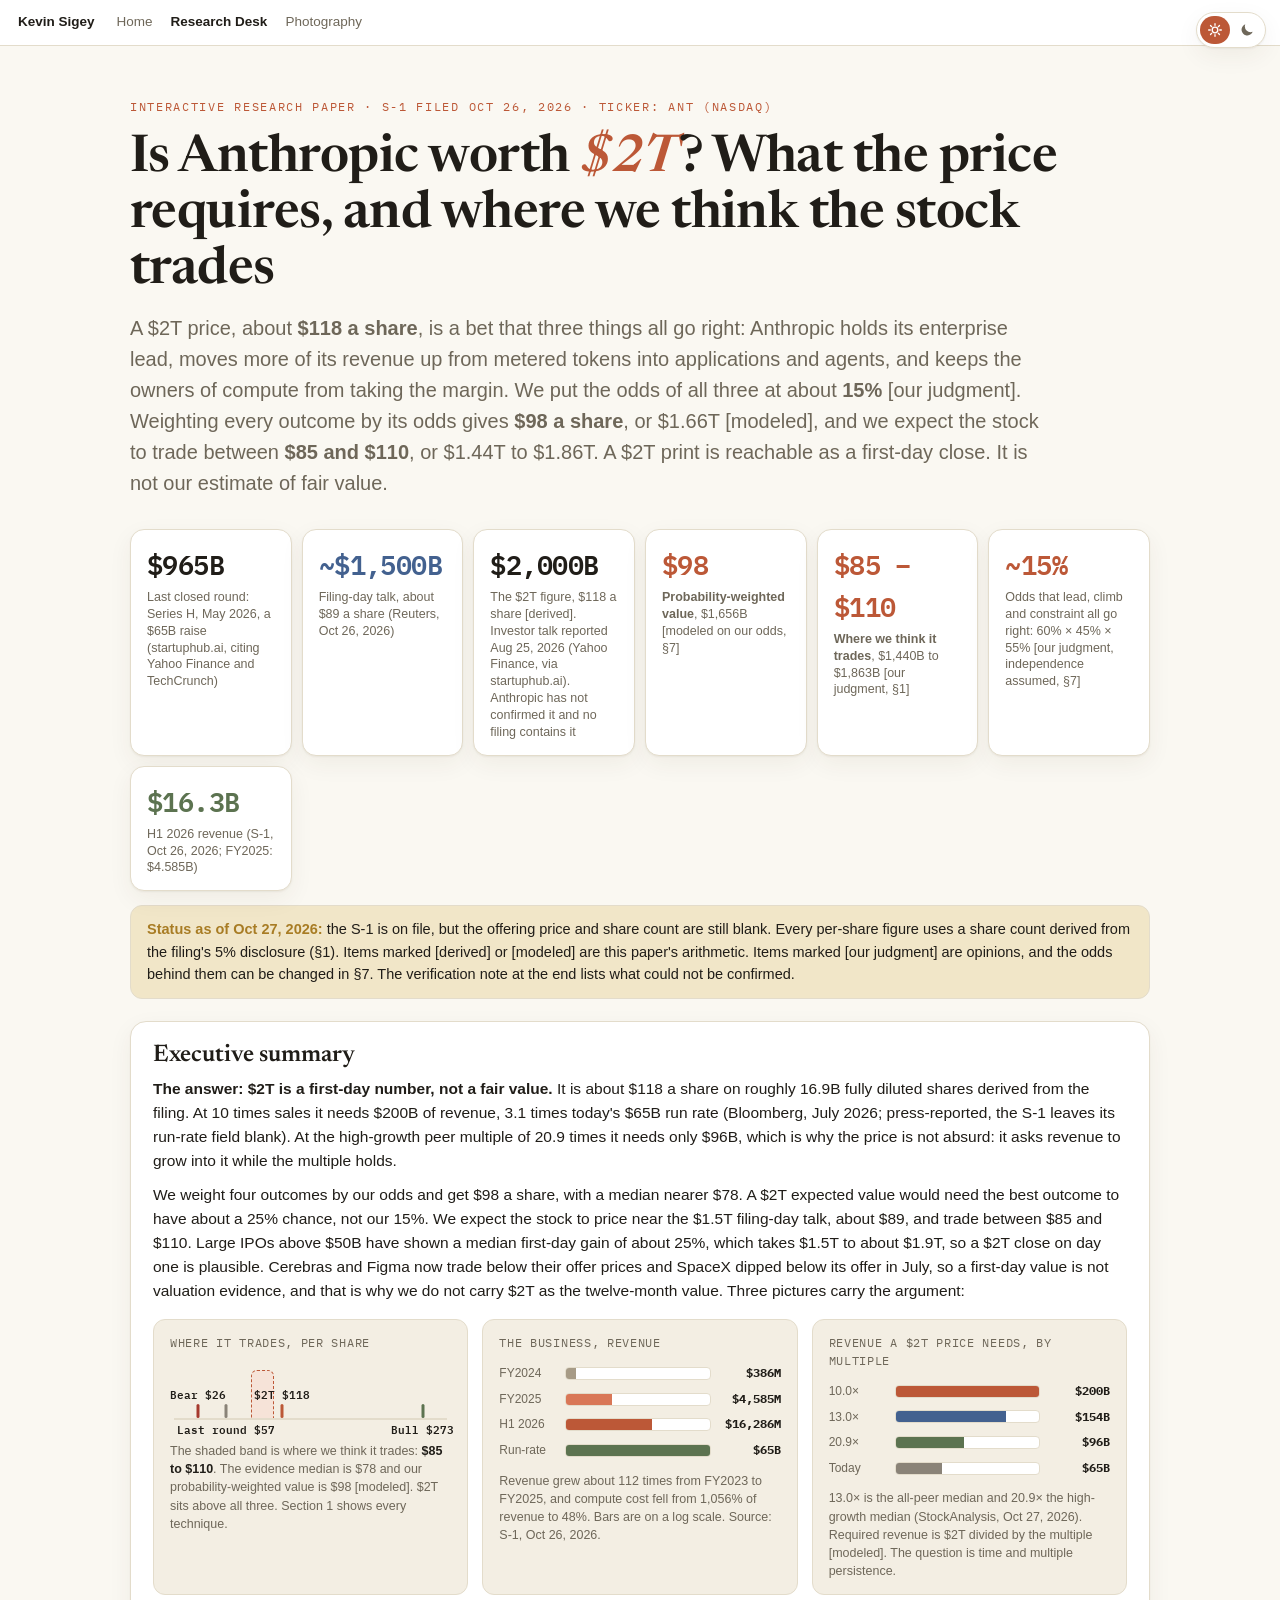
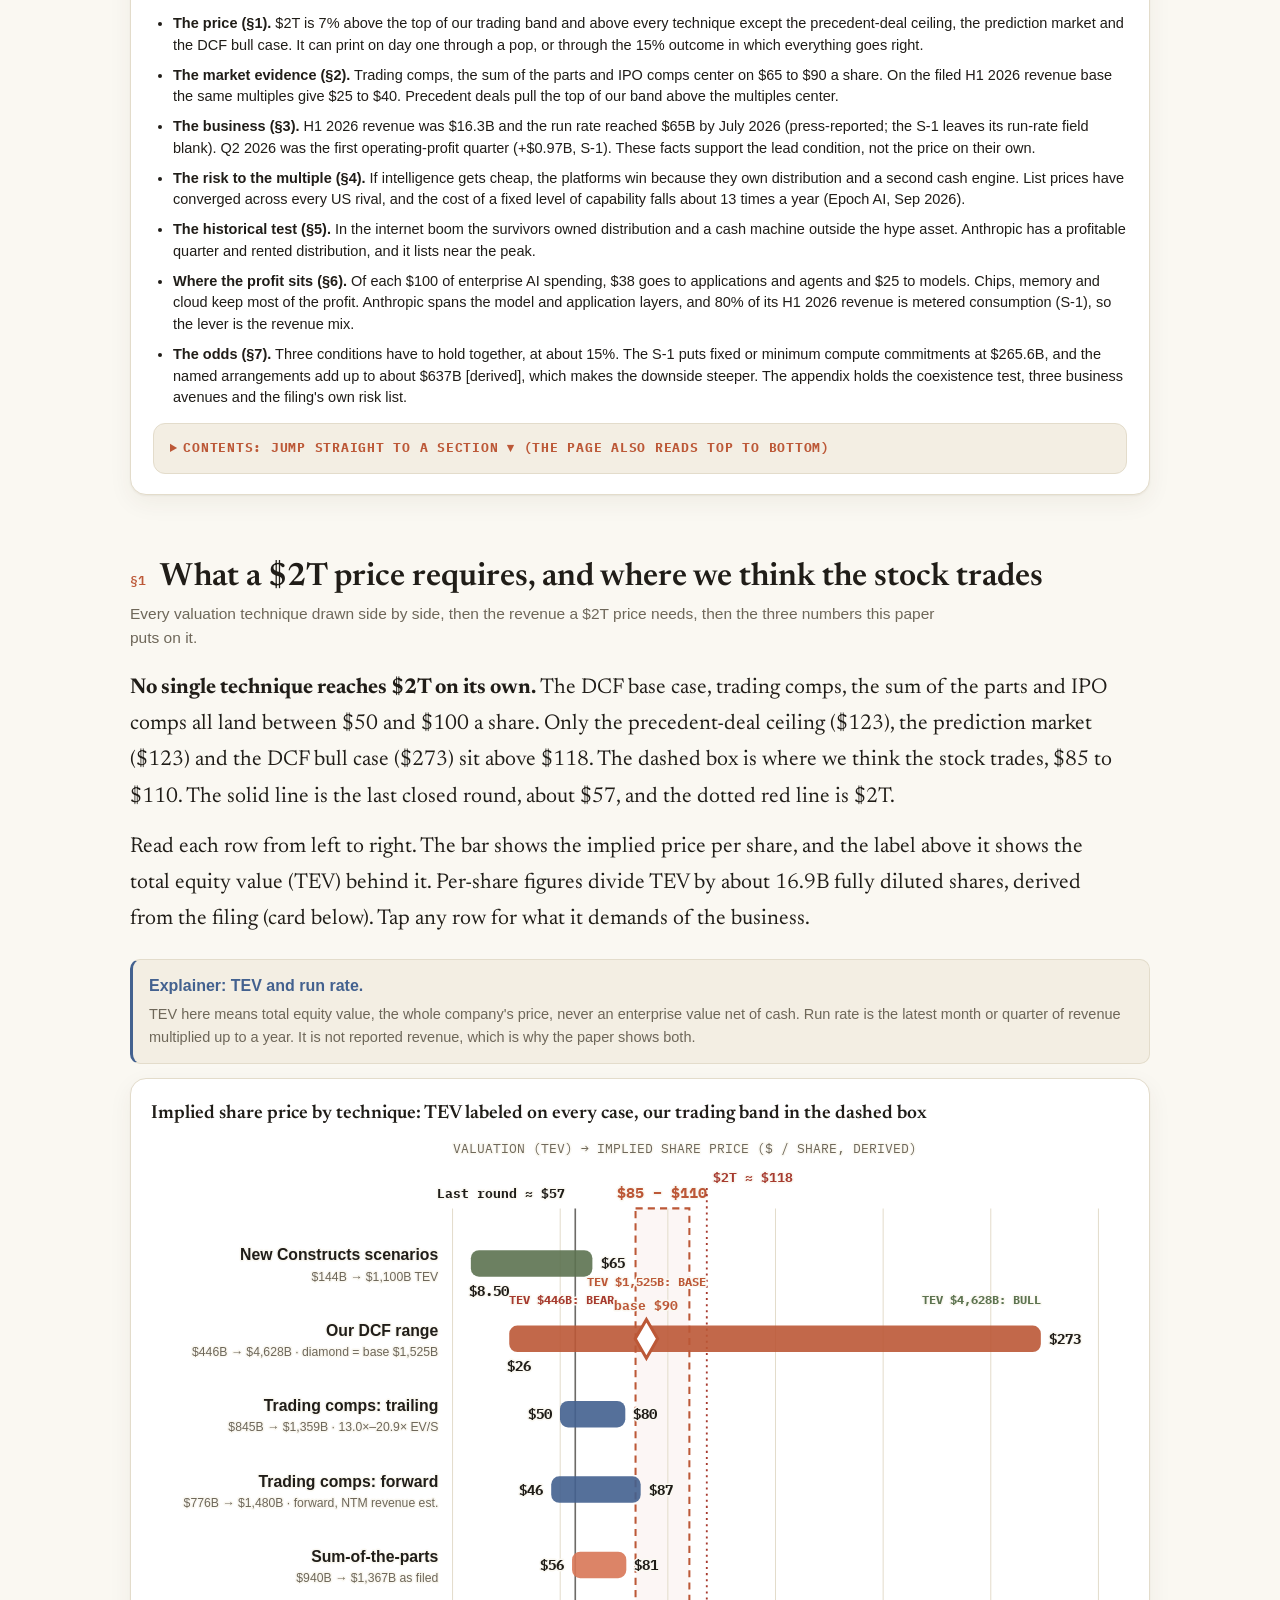
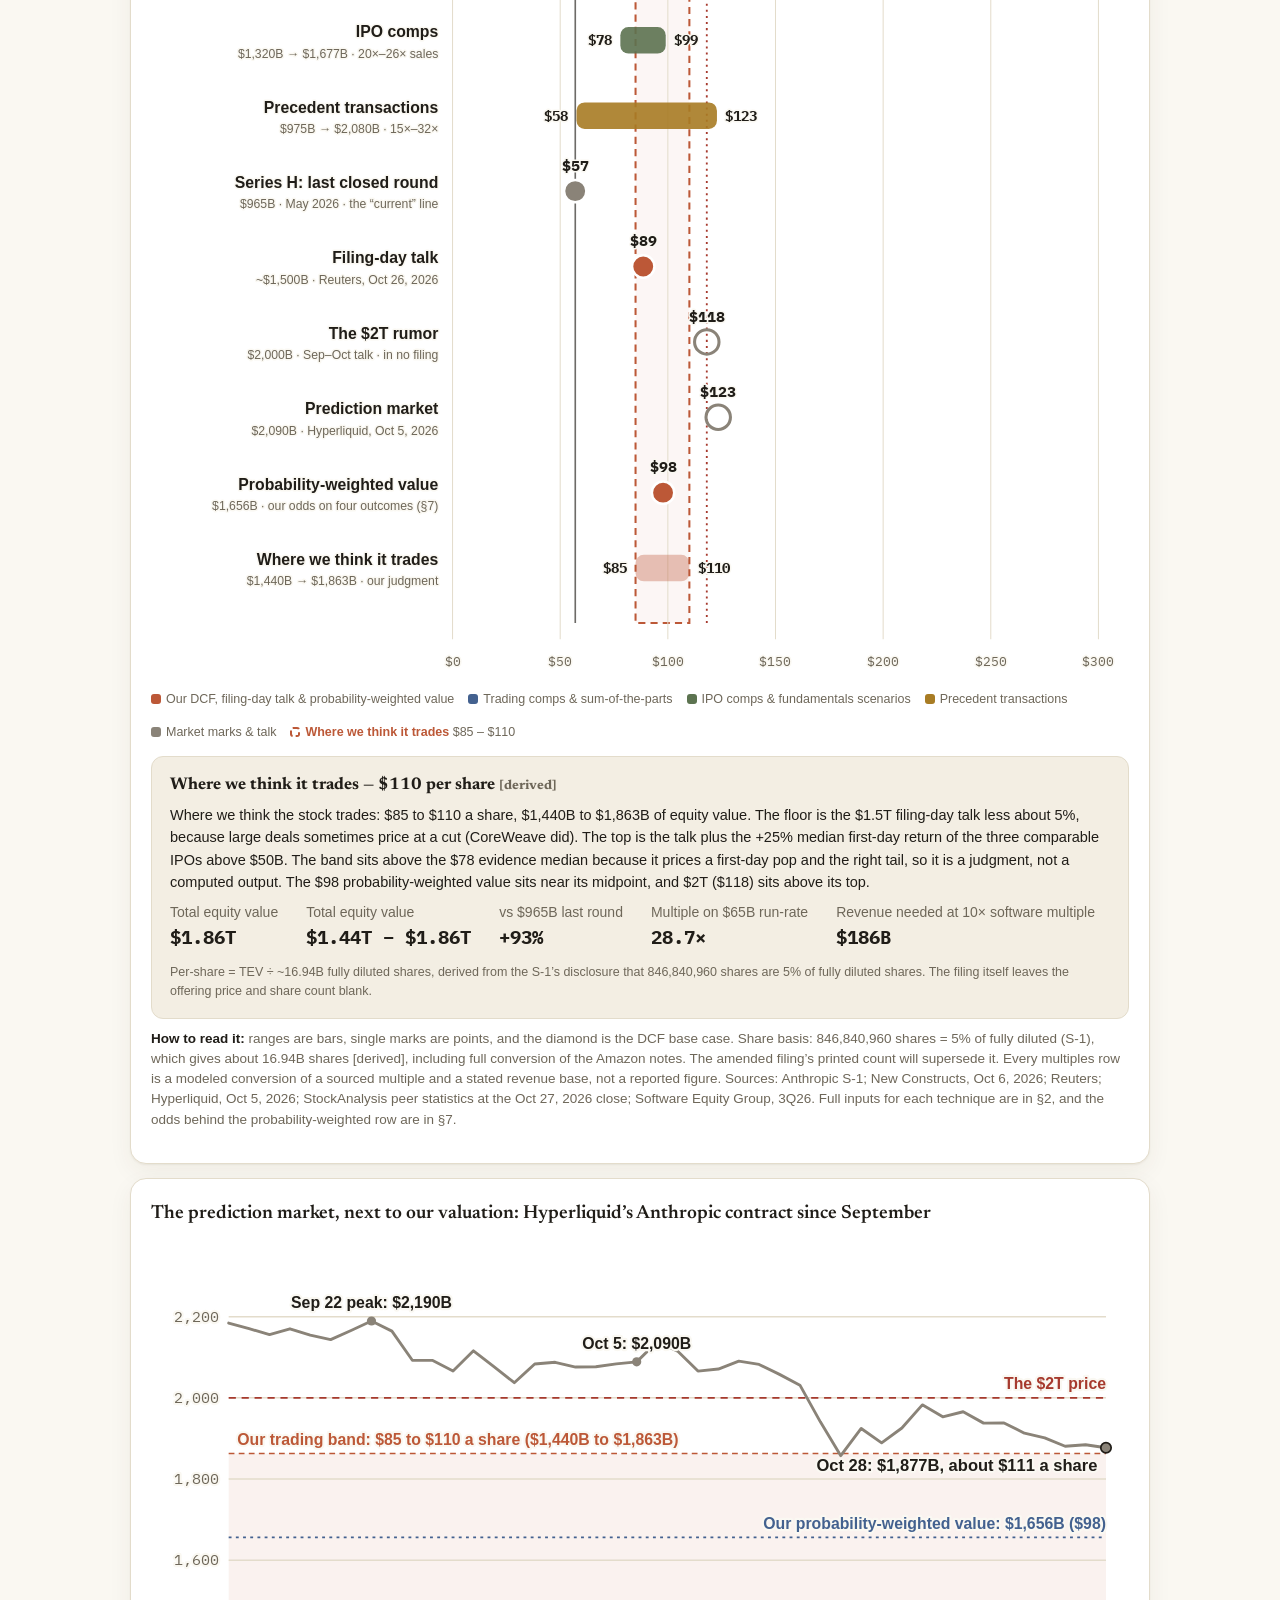
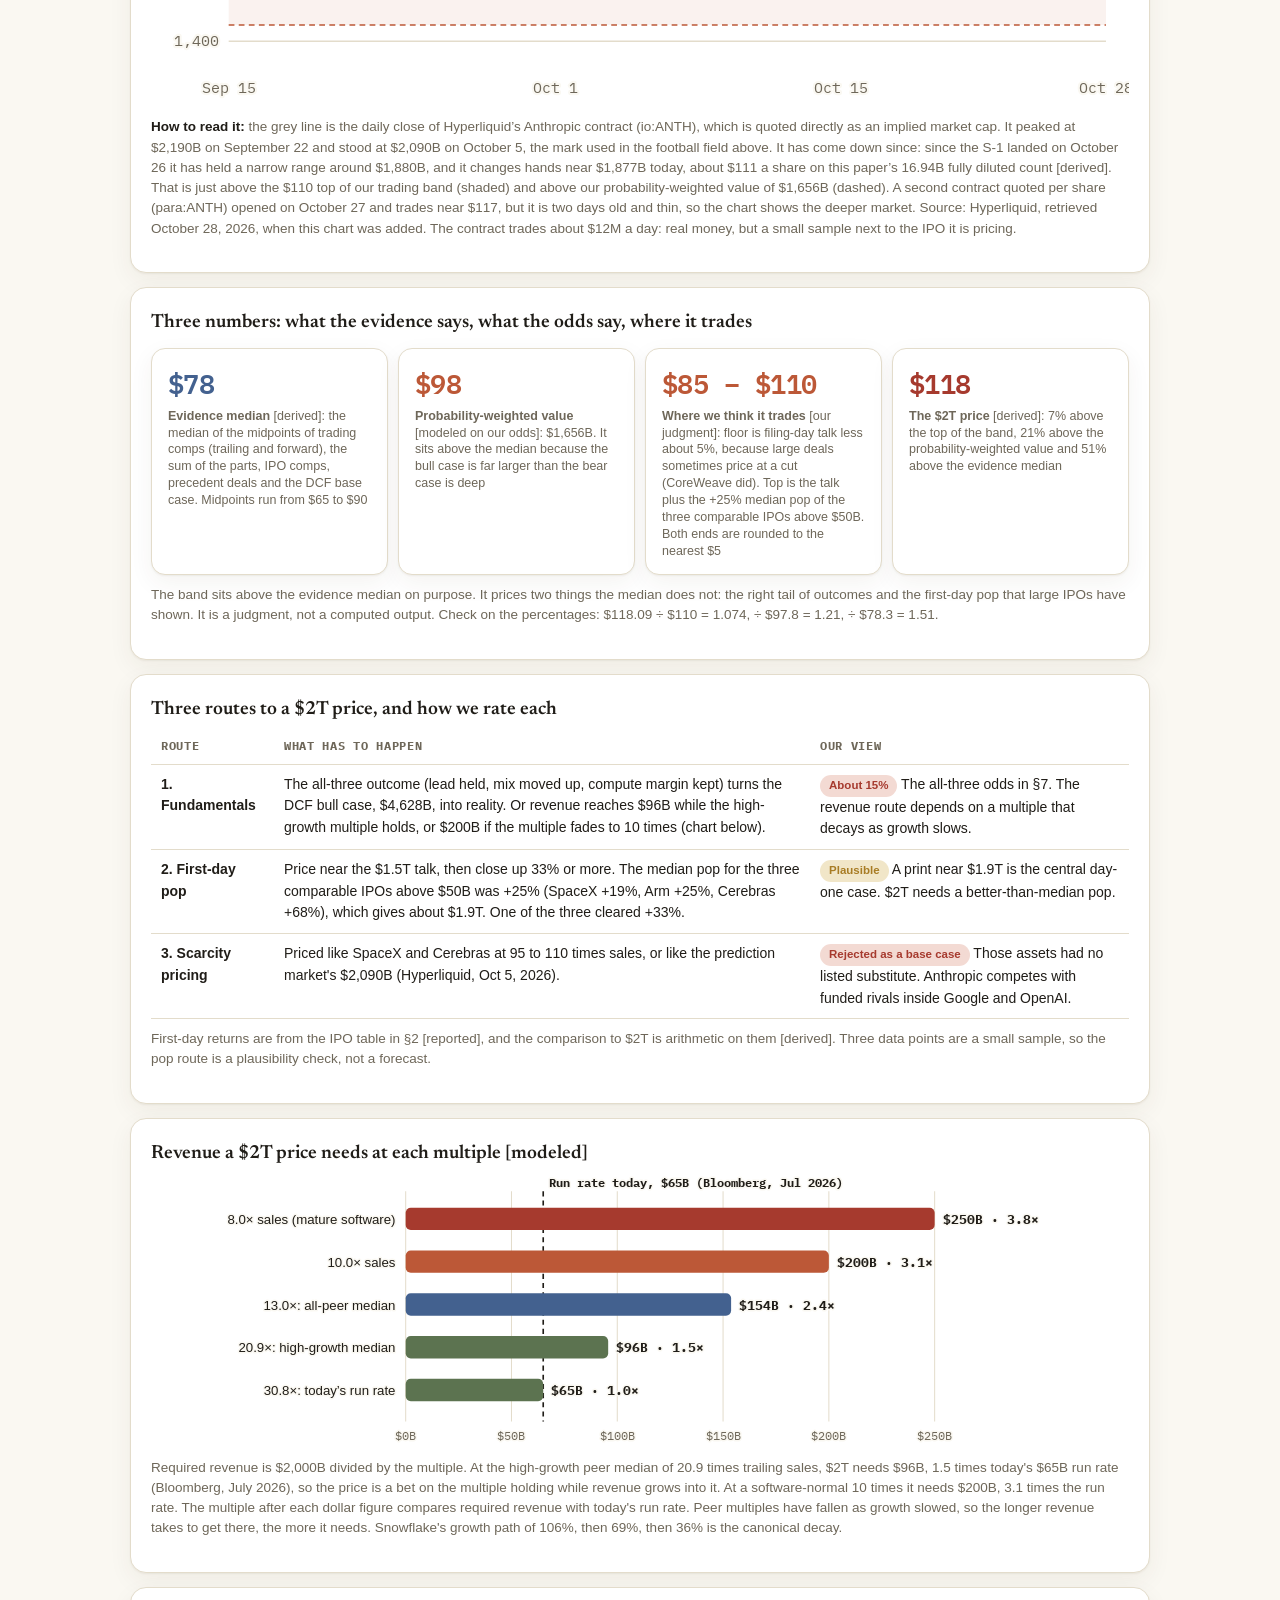
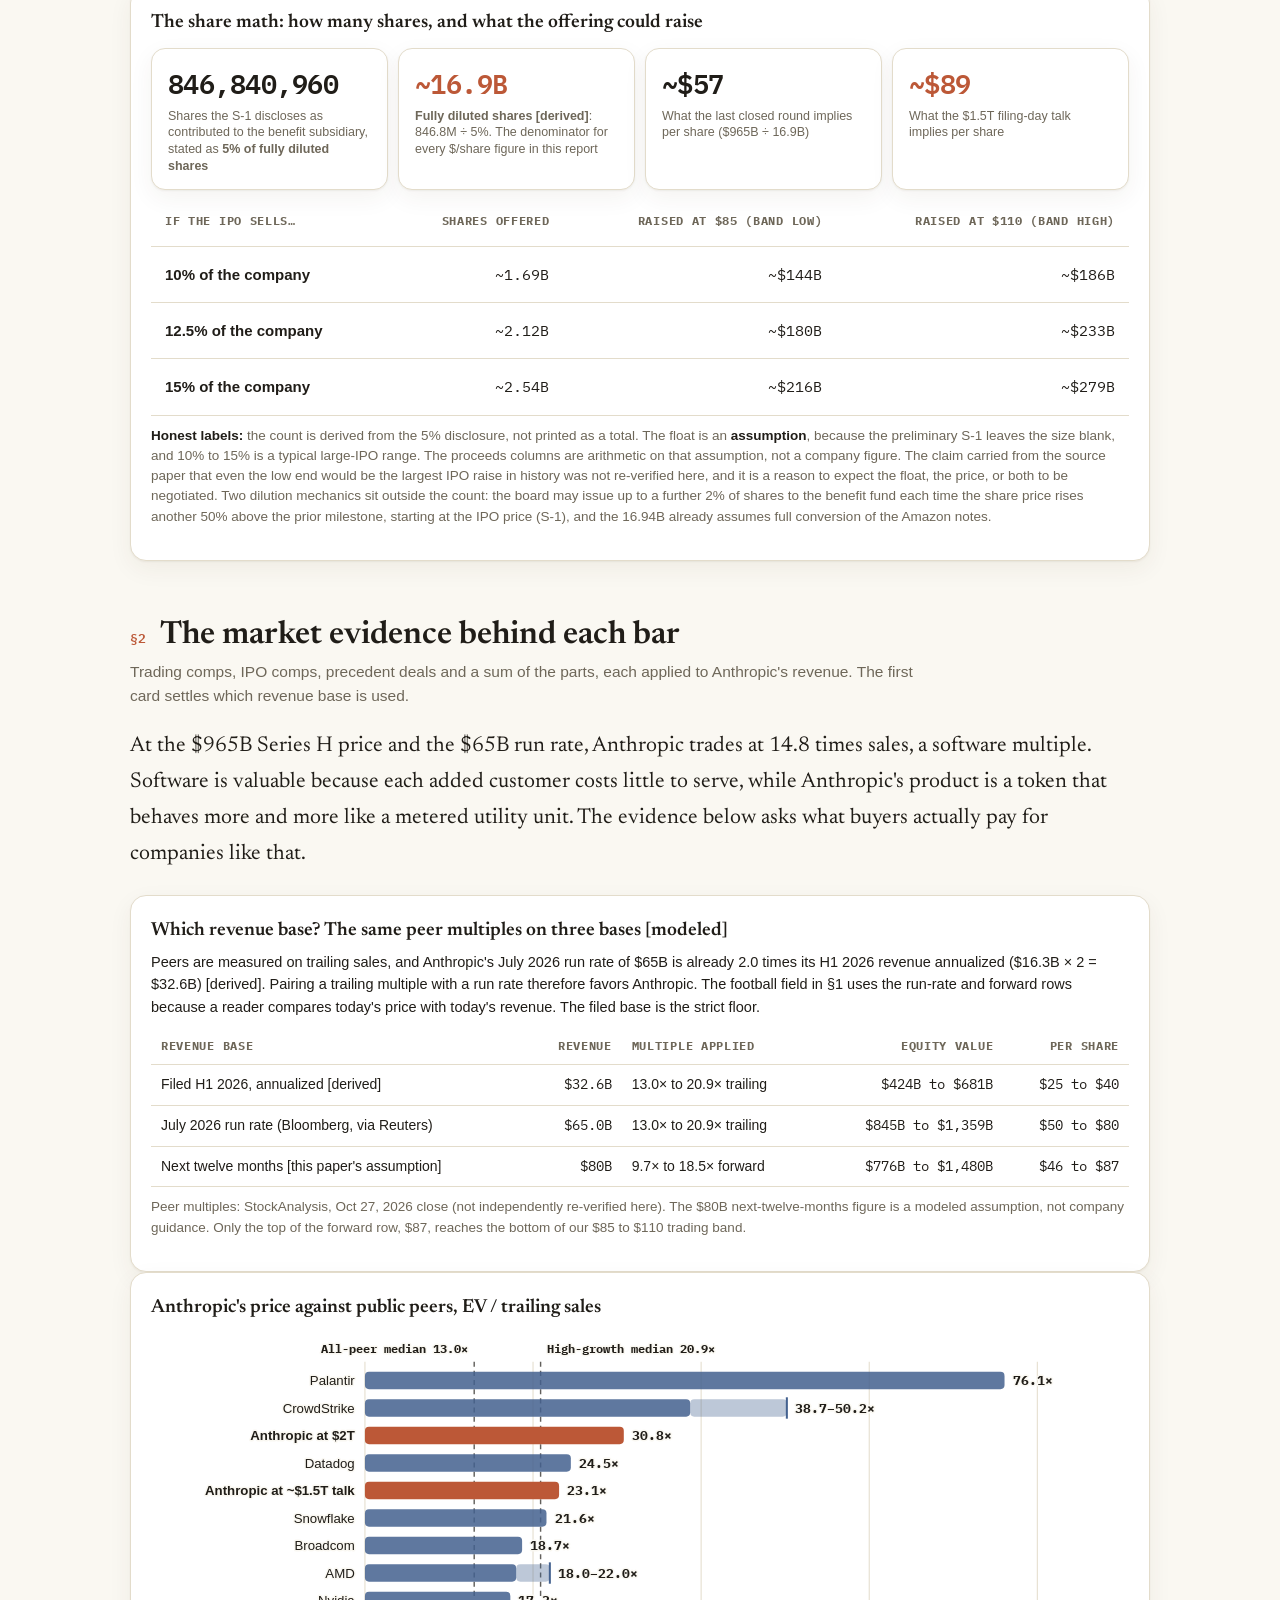
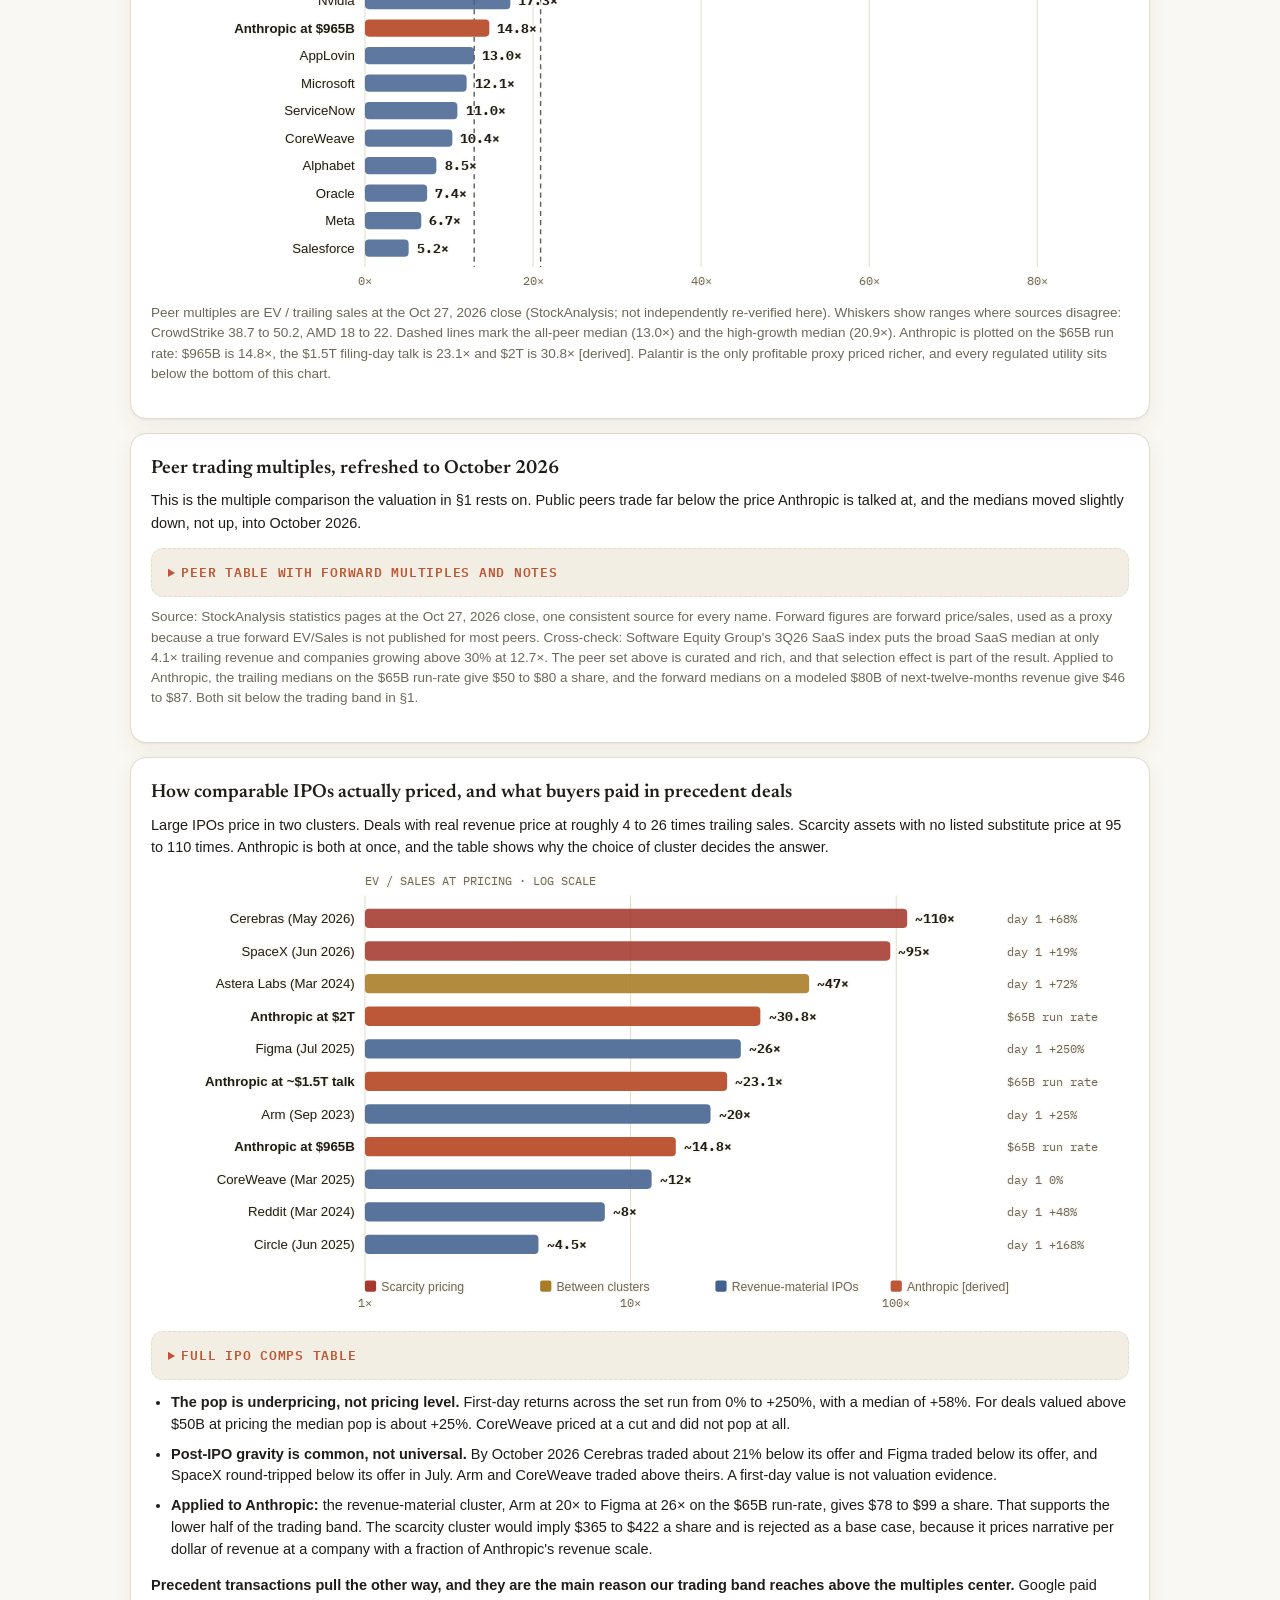
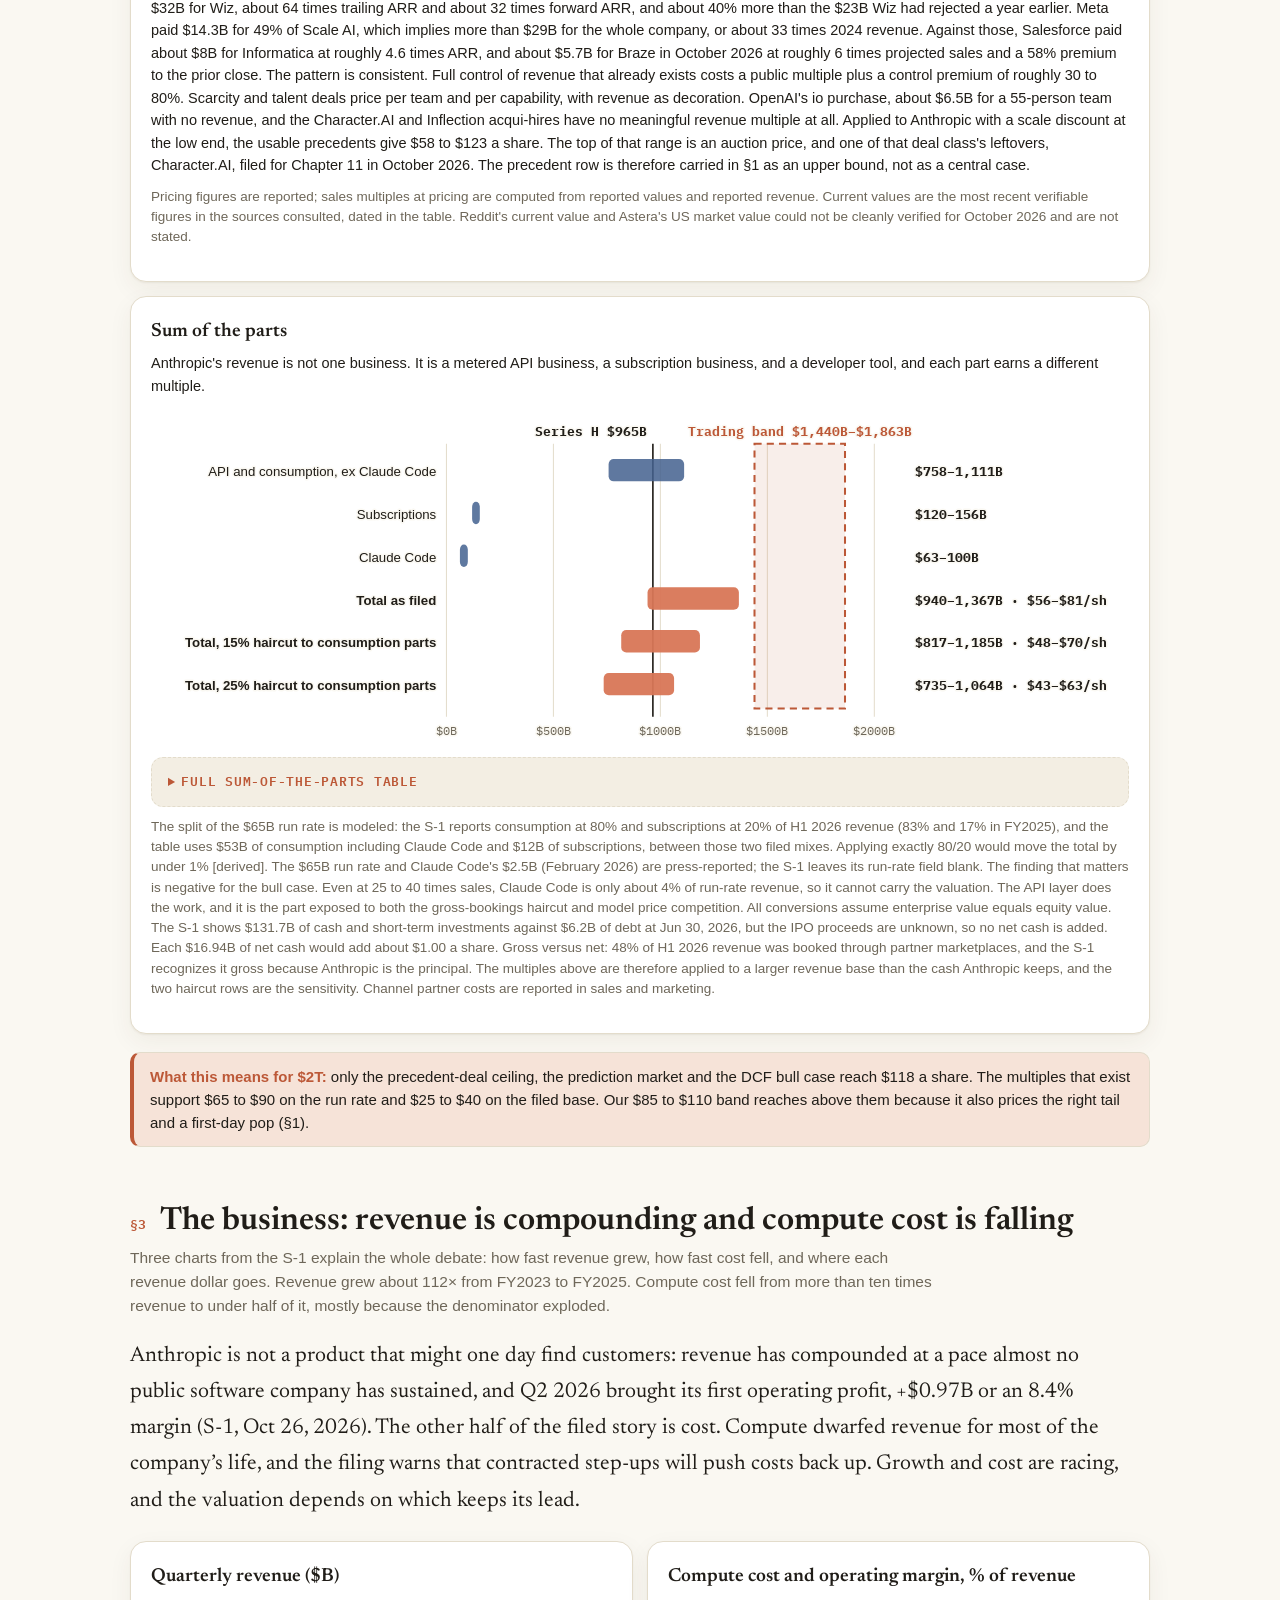
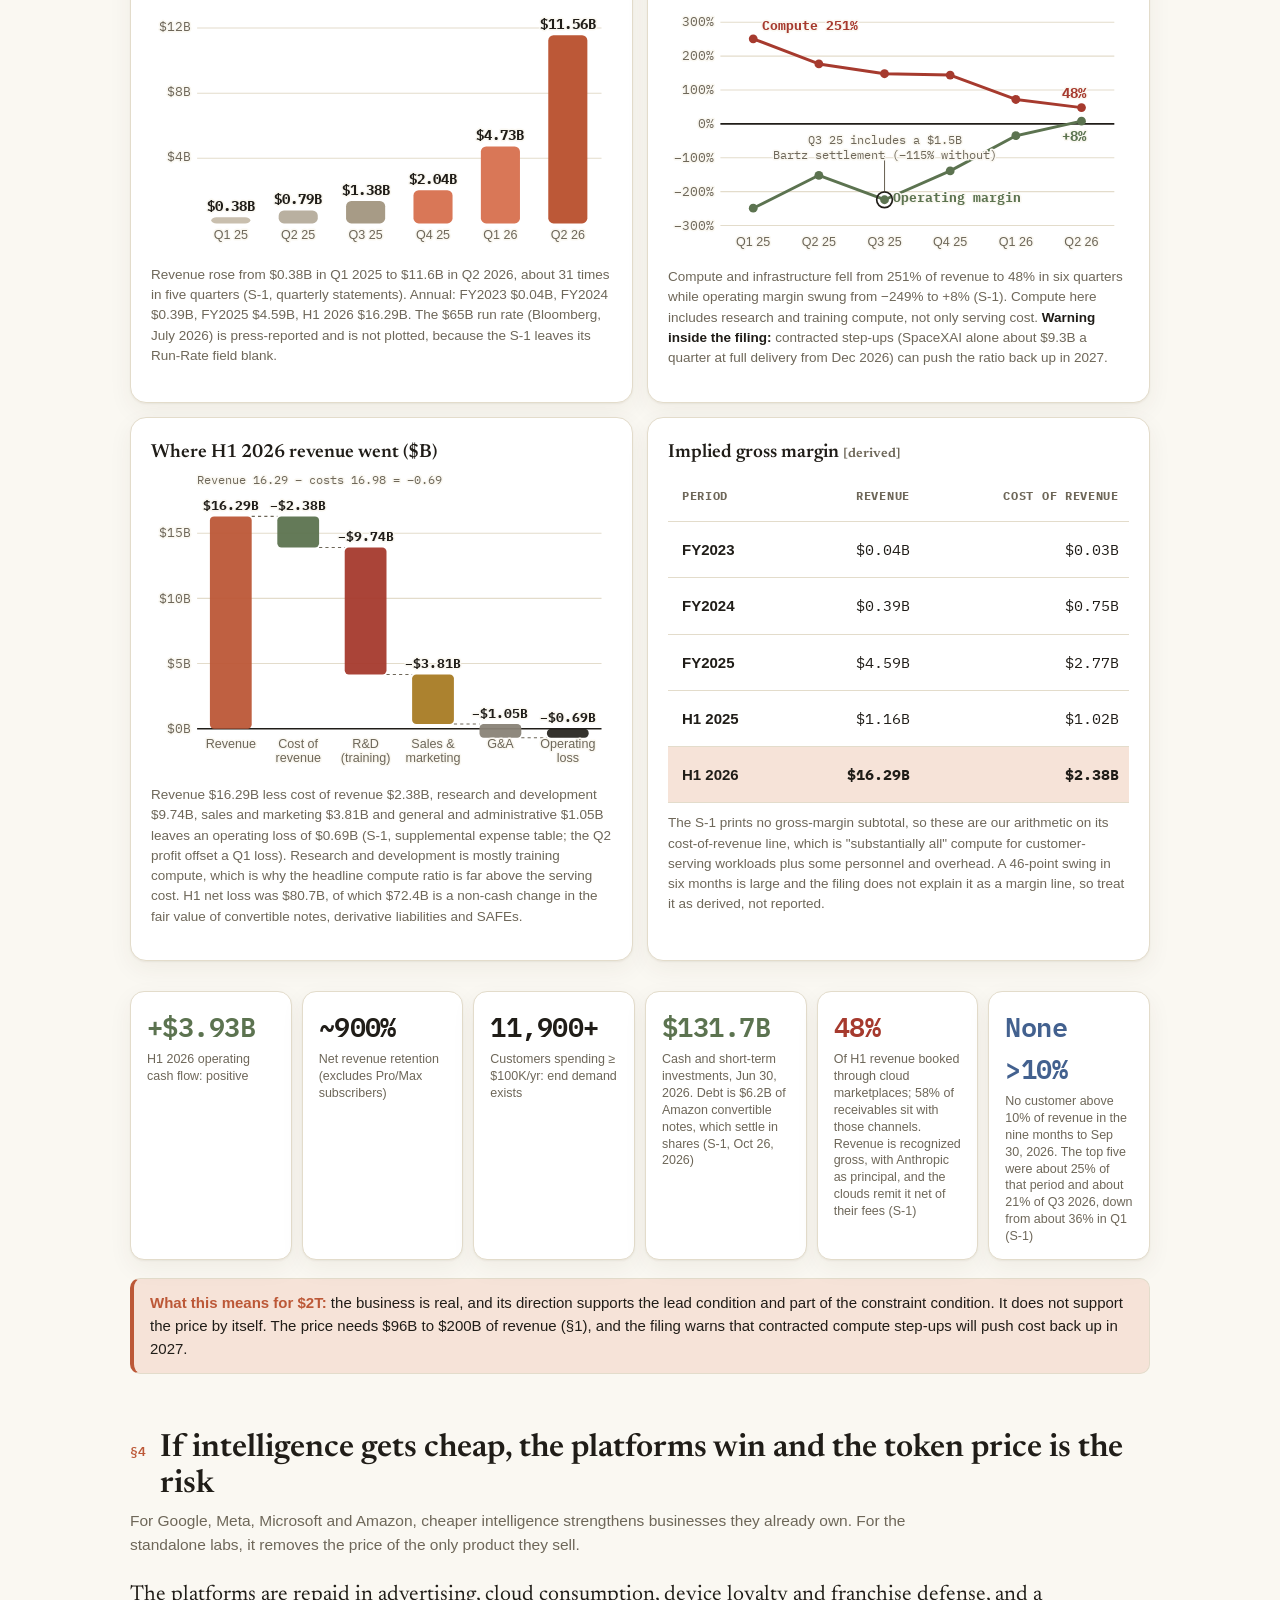
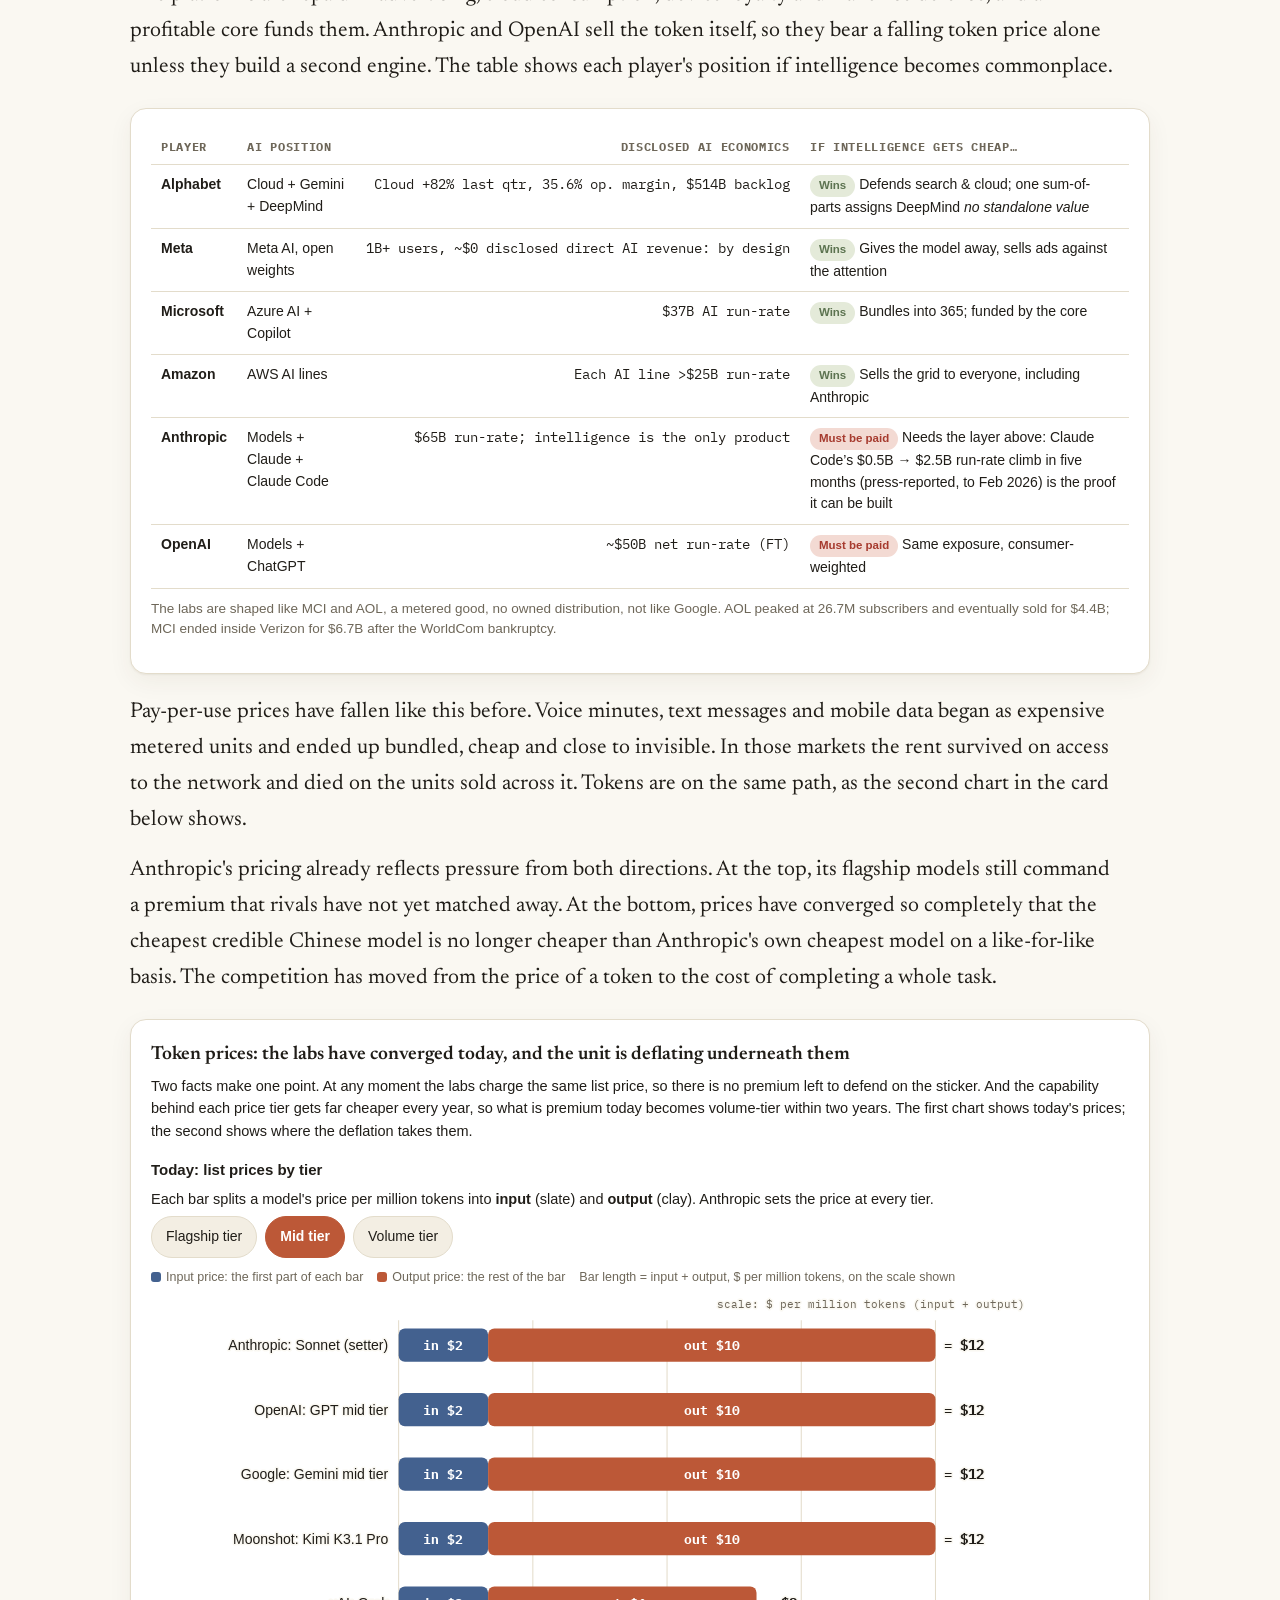
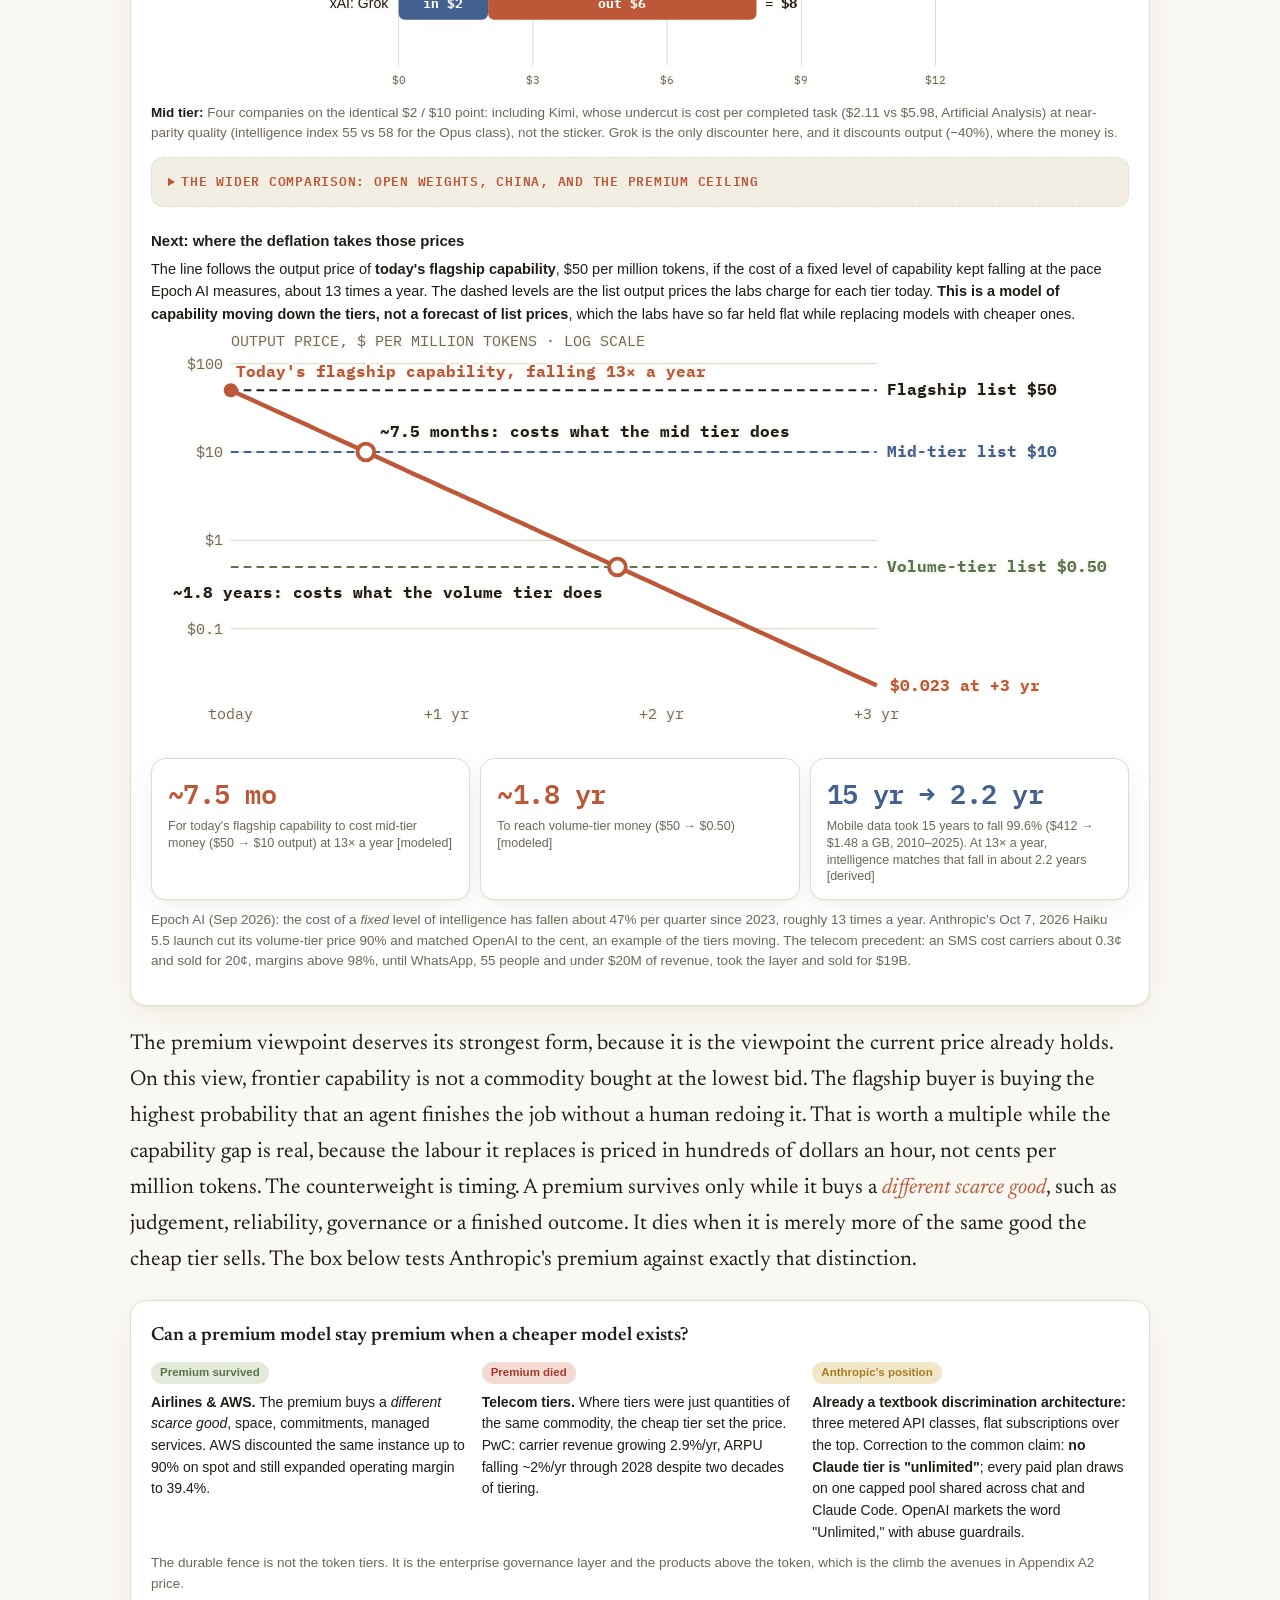
==== anthropic-ipo.html @ aace1b56 "Site integration: Research Desk bar with home link" ====
<!doctype html>
<html lang="en">
<head>
<meta charset="utf-8" />
<meta name="viewport" content="width=device-width, initial-scale=1, viewport-fit=cover" />
<meta name="color-scheme" content="light dark" />
<link rel="icon" href="data:," />
<title>Is Anthropic Worth $2T? What the Price Requires, and Where the Stock Trades</title>
<link rel="icon" href="favicon.ico" sizes="48x48">
<link rel="icon" href="assets/brand/favicon.svg" type="image/svg+xml">
<link rel="apple-touch-icon" href="assets/brand/apple-touch-icon.png">
<link rel="preconnect" href="https://fonts.googleapis.com">
<link href="https://fonts.googleapis.com/css2?family=Newsreader:opsz,wght@6..72,400;6..72,500;6..72,600;6..72,700&family=IBM+Plex+Mono:wght@400;500;600&display=swap" rel="stylesheet">
<script>try{var m=localStorage.getItem("ks-mode");if(m==="dark"||m==="light")localStorage.setItem("theme",m);}catch(e){}</script>
<script>try{var t=localStorage.getItem("theme");if(t==="light"||t==="dark")document.documentElement.setAttribute("data-theme",t);}catch(e){}</script>
<style>
:root{
  --on-accent:#FFFFFF; --bg:#FAF8F2; --panel:#FFFFFF; --panel2:#F3EEE3; --ink:#201D18; --muted:#6E6759;
  --line:#E3DCCB; --clay:#BC5837; --clay2:#D97757; --claysoft:#F6E3D8;
  --sage:#5C7350; --sagesoft:#E4EAD9; --slate:#43618F; --slatesoft:#DEE6F2;
  --gold:#A87C24; --goldsoft:#F1E6C8; --red:#A63A2E; --redsoft:#F3DAD3;
  --shadow:0 1px 2px rgba(60,45,25,.06),0 8px 24px rgba(60,45,25,.06);
}
@media (prefers-color-scheme: dark){
  :root:not([data-theme="light"]){
    /* matched to the Muse app's dark chrome: warm near-black, soft off-white, coral-clay accent */
    --on-accent:#1C1B19; --bg:#1C1B19; --panel:#252422; --panel2:#2E2C29; --ink:#EFECE5; --muted:#A8A29A;
    --line:#3C3A36; --clay:#E0865F; --clay2:#EBA07C; --claysoft:#38302A;
    --sage:#A3BC94; --sagesoft:#2C3325; --slate:#9DB8E4; --slatesoft:#28344A;
    --gold:#DDBB62; --goldsoft:#3B3319; --red:#E08D7C; --redsoft:#3E2723;
    --shadow:0 1px 2px rgba(0,0,0,.35),0 8px 24px rgba(0,0,0,.3);
  }
}
:root[data-theme="dark"]{
    /* matched to the Muse app's dark chrome: warm near-black, soft off-white, coral-clay accent */
    --on-accent:#1C1B19; --bg:#1C1B19; --panel:#252422; --panel2:#2E2C29; --ink:#EFECE5; --muted:#A8A29A;
    --line:#3C3A36; --clay:#E0865F; --clay2:#EBA07C; --claysoft:#38302A;
    --sage:#A3BC94; --sagesoft:#2C3325; --slate:#9DB8E4; --slatesoft:#28344A;
    --gold:#DDBB62; --goldsoft:#3B3319; --red:#E08D7C; --redsoft:#3E2723;
    --shadow:0 1px 2px rgba(0,0,0,.35),0 8px 24px rgba(0,0,0,.3);
}
:root[data-theme="light"]{color-scheme:light}:root[data-theme="dark"]{color-scheme:dark}
.theme-sw{position:fixed;top:12px;right:14px;z-index:60;display:flex;gap:2px;padding:3px;border-radius:999px;background:var(--panel);border:1px solid var(--line);box-shadow:var(--shadow);cursor:pointer}
.theme-sw span{width:30px;height:28px;border-radius:999px;display:grid;place-items:center;color:var(--muted)}
.theme-sw span.on{background:var(--clay);color:var(--on-accent)}
.theme-sw svg{width:16px;height:16px}
.theme-sw:focus-visible{outline:2px solid var(--clay);outline-offset:2px}
*{box-sizing:border-box}
html{scroll-behavior:smooth}
body{margin:0;background:var(--bg);color:var(--ink);
  font-family:-apple-system,BlinkMacSystemFont,"Segoe UI",Roboto,Helvetica,Arial,sans-serif;
  font-size:16px;line-height:1.55;-webkit-font-smoothing:antialiased}
.wrap{max-width:1060px;margin:0 auto;padding:0 20px 80px}
h1,h2,h3,.serif{font-family:"Newsreader",Georgia,"Times New Roman",serif}
.mono{font-family:"IBM Plex Mono",ui-monospace,SFMono-Regular,Menlo,monospace}
a{color:var(--clay)}
/* ---------- hero ---------- */
.hero{padding:52px 0 8px}
.hero .kicker{font-family:"IBM Plex Mono",monospace;font-size:12px;letter-spacing:.14em;text-transform:uppercase;color:var(--clay);margin:0 0 14px}
.hero h1{font-size:clamp(30px,5.2vw,52px);line-height:1.08;font-weight:600;margin:0 0 14px;letter-spacing:-.01em}
.hero h1 em{font-style:italic;color:var(--clay)}
.hero .lede{font-size:clamp(16px,2.2vw,20px);color:var(--muted);max-width:46em;margin:0}
.statgrid{display:grid;grid-template-columns:repeat(auto-fit,minmax(150px,1fr));gap:10px;margin:30px 0 6px}
.stat{background:var(--panel);border:1px solid var(--line);border-radius:14px;padding:14px 16px;box-shadow:var(--shadow)}
.stat .v{font-family:"IBM Plex Mono",monospace;font-size:clamp(20px,2.6vw,27px);font-weight:600;letter-spacing:-.02em}
.stat .v.clay{color:var(--clay)} .stat .v.sage{color:var(--sage)} .stat .v.slate{color:var(--slate)}
.stat .l{font-size:12.5px;color:var(--muted);margin-top:3px;line-height:1.35}
.verdict{margin:22px 0 0;background:var(--claysoft);border-radius:14px;padding:18px 20px;font-size:17px}
.verdict strong{color:var(--clay)}
/* ---------- sections ---------- */
section{margin-top:56px}
.sec-head{display:flex;align-items:baseline;gap:14px;margin-bottom:6px}
.sec-num{font-family:"IBM Plex Mono",monospace;font-size:13px;color:var(--clay);font-weight:600}
h2{font-size:clamp(23px,3.4vw,32px);font-weight:600;margin:0;line-height:1.15}
.sec-sub{color:var(--muted);max-width:52em;margin:6px 0 18px;font-size:15.5px}
.card{background:var(--panel);border:1px solid var(--line);border-radius:16px;box-shadow:var(--shadow);padding:20px}
.card h3{margin:0 0 4px;font-size:19px;font-weight:600}
.card .cap{color:var(--muted);font-size:13.5px;margin-top:10px;line-height:1.5}
.card .cap b{color:var(--ink)}
.grid2{display:grid;grid-template-columns:1fr 1fr;gap:14px}
.grid3{display:grid;grid-template-columns:repeat(3,1fr);gap:14px}
@media(max-width:760px){.grid2,.grid3{grid-template-columns:1fr}}
svg{display:block;width:100%;height:auto}
.axis text,.lbl{font-family:"IBM Plex Mono",monospace}
.legend{display:flex;flex-wrap:wrap;gap:14px;font-size:12.5px;color:var(--muted);margin-top:8px}
.legend i{display:inline-block;width:10px;height:10px;border-radius:3px;margin-right:5px;vertical-align:-1px}
/* ---------- gap bar ---------- */
.gapbar{display:flex;height:64px;border-radius:12px;overflow:hidden;margin:12px 0 6px;border:1px solid var(--line)}
.gapbar div{padding:10px 12px;color:#fff;display:flex;flex-direction:column;justify-content:center;min-width:0}
.gapbar .g1{background:#8A8378;flex:965}.gapbar .g2{background:var(--clay);flex:560}.gapbar .g3{background:#3E3A33;flex:475}
.gapbar b{font-family:"IBM Plex Mono",monospace;font-size:clamp(13px,2vw,19px);white-space:nowrap}
.gapbar span{font-size:11.5px;opacity:.85;white-space:nowrap;overflow:hidden;text-overflow:ellipsis}
@media(max-width:560px){.gapbar span{display:none}.gapbar{height:48px}}
/* ---------- interactive ---------- */
.forkrow{margin:14px 0}
.forkrow .fl{font-family:"IBM Plex Mono",monospace;font-size:12px;letter-spacing:.1em;text-transform:uppercase;color:var(--muted);margin-bottom:7px}
.seg{display:flex;flex-wrap:wrap;gap:8px}
.seg button{font:inherit;font-size:14px;padding:9px 14px;border-radius:999px;border:1px solid var(--line);background:var(--panel2);color:var(--ink);cursor:pointer}
.seg button[aria-pressed="true"]{background:var(--clay);border-color:var(--clay);color:var(--on-accent);font-weight:600}
.fork-out{display:grid;grid-template-columns:repeat(auto-fit,minmax(160px,1fr));gap:10px;margin-top:18px}
.fork-out .stat .v{font-size:clamp(19px,2.4vw,25px)}
input[type=range]{width:100%;accent-color:var(--clay);height:28px}
.slider-row{margin:16px 0}
.slider-row .sl{display:flex;justify-content:space-between;align-items:baseline;gap:10px}
.slider-row .sl b{font-size:15px}
.slider-row .sl output{font-family:"IBM Plex Mono",monospace;font-weight:600;color:var(--clay);font-size:15px}
.slider-row .hint{font-size:12.5px;color:var(--muted)}
.switch{display:flex;align-items:center;gap:10px;font-size:14.5px;margin-top:14px;cursor:pointer}
.switch input{width:20px;height:20px;accent-color:var(--clay)}
/* ---------- quotes / risks ---------- */
.quotes{display:grid;grid-template-columns:repeat(auto-fit,minmax(280px,1fr));gap:14px}
.quote{background:var(--panel);border:1px solid var(--line);border-radius:16px;padding:18px 20px;box-shadow:var(--shadow)}
.quote p{font-family:"Newsreader",Georgia,serif;font-size:18px;font-style:italic;margin:0 0 8px;line-height:1.4}
.quote .src{font-size:12.5px;color:var(--muted)}
.riskblock{border-left:4px solid var(--red);background:var(--redsoft);border-radius:0 12px 12px 0;padding:14px 18px;margin-top:14px;font-size:15px}
/* ---------- tables (contained scroll on phone) ---------- */
.twrap{overflow-x:auto;-webkit-overflow-scrolling:touch}
table{border-collapse:collapse;width:100%;font-size:14px;min-width:520px}
th,td{text-align:left;padding:9px 10px;border-bottom:1px solid var(--line);vertical-align:top}
th{font-family:"IBM Plex Mono",monospace;font-size:11.5px;letter-spacing:.06em;text-transform:uppercase;color:var(--muted)}
td.num,th.num{text-align:right;font-family:"IBM Plex Mono",monospace;white-space:nowrap}
.pill{display:inline-block;font-size:11.5px;font-weight:600;padding:2px 9px;border-radius:999px}
.pill.win{background:var(--sagesoft);color:var(--sage)} .pill.lose{background:var(--redsoft);color:var(--red)} .pill.mid{background:var(--goldsoft);color:var(--gold)}
footer{margin-top:64px;border-top:1px solid var(--line);padding-top:18px;color:var(--muted);font-size:13px}
footer li{margin-bottom:4px}
.tag{display:inline-block;background:var(--panel2);border:1px solid var(--line);border-radius:999px;padding:2px 10px;font-size:12px;color:var(--muted);margin:0 4px 6px 0}
.big-quote{font-family:"Newsreader",Georgia,serif;font-size:clamp(21px,3.4vw,30px);font-style:italic;line-height:1.3;margin:8px 0}
.narrative{font-family:"Newsreader",Georgia,serif;font-size:clamp(18.5px,2.5vw,21.5px);line-height:1.68;color:var(--ink);max-width:46em;margin:20px 0 22px;font-weight:400}
.narrative p{margin:0 0 14px}
.narrative p:last-child{margin-bottom:0}
.narrative em{color:var(--clay)}
.transition{border-top:1px solid var(--line);margin-top:44px;padding-top:6px}
.avenue-num{font-family:"Newsreader",serif;font-size:44px;font-weight:700;color:var(--clay2);line-height:1}
.timeline{display:flex;gap:0;margin:14px 0 4px;flex-wrap:wrap}
.timeline div{flex:1;min-width:120px;border-top:3px solid var(--clay2);padding:8px 10px 0 0;font-size:12.5px;color:var(--muted)}
.timeline div b{display:block;color:var(--ink);font-family:"IBM Plex Mono",monospace;font-size:13px}
/* ---------- bullets ---------- */
.bullets{margin:8px 0;padding-left:20px}
.bullets li{margin-bottom:8px;font-size:14.5px;line-height:1.5}
.bullets li:last-child{margin-bottom:0}
.bullets li b{color:var(--ink)}
/* ---------- spread-out prediction table ---------- */
.spread{font-size:15px;min-width:640px}
.spread th,.spread td{padding:16px 14px}
.spread td:first-child{font-weight:600}
.spread tr.hl td{background:var(--claysoft)}
/* ---------- TEV pop-out ---------- */
.tev-pop{margin-top:14px;background:var(--panel2);border:1px solid var(--line);border-radius:12px;padding:16px 18px;display:none}
.tev-pop.on{display:block}
.tev-pop h4{margin:0 0 4px;font-size:17px;font-family:"Newsreader",Georgia,serif}
.tev-pop .row{display:flex;flex-wrap:wrap;gap:8px 28px;margin-top:8px}
.tev-pop .row div{font-size:14px;color:var(--muted)}
.tev-pop .row b{display:block;font-family:"IBM Plex Mono",monospace;font-size:19px;color:var(--ink)}
.tev-pop .note{font-size:12.5px;color:var(--muted);margin-top:10px}
.ff-hit{cursor:pointer}
.ff-hit:hover{opacity:.85}
/* ---------- flow / io chart ---------- */
.io-legend{display:flex;flex-wrap:wrap;gap:14px;font-size:12.5px;color:var(--muted);margin:10px 0 4px}
.io-legend i{display:inline-block;width:10px;height:10px;border-radius:3px;margin-right:5px;vertical-align:-1px}
.flowtable{font-size:14.5px;min-width:620px}
.flowtable th,.flowtable td{padding:13px 12px}
/* ---------- pies ---------- */
.pie-legend{display:flex;flex-direction:column;gap:7px;font-size:13.5px}
.pie-legend .pr{display:flex;align-items:baseline;gap:8px;border-bottom:1px dashed var(--line);padding-bottom:6px}
.pie-legend .pr:last-child{border-bottom:none}
.pie-legend i{width:11px;height:11px;border-radius:3px;flex:0 0 auto;position:relative;top:1px}
.pie-legend .pl{flex:1;line-height:1.3}
.pie-legend .pl small{display:block;color:var(--muted);font-size:11.5px}
.pie-legend .pv{font-family:"IBM Plex Mono",monospace;font-weight:600;white-space:nowrap}
.pie-legend .pp{font-family:"IBM Plex Mono",monospace;color:var(--muted);white-space:nowrap;min-width:38px;text-align:right}
.negbar{margin-top:14px;border:1.5px dashed var(--red);border-radius:12px;padding:12px 16px;font-size:14px;background:var(--redsoft)}
.negbar b{color:var(--red)}
/* pies side by side + shared cross-legend */
.pies2{display:grid;grid-template-columns:1fr 1fr;gap:18px;align-items:start;margin-top:10px}
@media(max-width:760px){.pies2{grid-template-columns:1fr}}
.pie-head{font-family:"IBM Plex Mono",monospace;font-size:12px;letter-spacing:.08em;text-transform:uppercase;color:var(--muted);text-align:center;margin-bottom:2px}
.profit-frame{border:2.5px solid var(--clay);border-radius:14px;padding:12px 12px 8px;background:var(--claysoft)}
.profit-frame .pie-head{color:var(--clay);font-weight:700}
.missing-callout{margin-top:8px;border:1.5px dashed var(--red);background:var(--redsoft);color:var(--ink);border-radius:10px;padding:9px 12px;font-size:13.5px;text-align:center}
.missing-callout b{color:var(--red)}
path.seg{transition:opacity .15s ease;cursor:pointer}
.pie-dim path.seg{opacity:.28}
.pie-dim path.seg.hl{opacity:1}
.xlegend{margin-top:16px;border-top:1px solid var(--line)}
.xlegend .xhead,.xlegend .xrow{display:grid;grid-template-columns:14px 1fr 118px 118px;gap:10px;align-items:baseline;padding:8px 10px}
.xlegend .xhead{font-family:"IBM Plex Mono",monospace;font-size:11px;letter-spacing:.06em;text-transform:uppercase;color:var(--muted);border-bottom:1px solid var(--line);padding-bottom:4px}
.xlegend .xrow{border-bottom:1px dashed var(--line);border-radius:8px;cursor:pointer;transition:background .15s ease}
.xlegend .xrow:last-child{border-bottom:none}
.xlegend .xrow.hl{background:var(--panel2)}
.xlegend .xrow.missing{background:var(--redsoft)}
.xlegend i{width:11px;height:11px;border-radius:3px;position:relative;top:1px}
.xlegend .xl{line-height:1.3;font-size:14px}
.xlegend .xl small{display:block;color:var(--muted);font-size:11.5px}
.xlegend .xv{font-family:"IBM Plex Mono",monospace;font-weight:600;font-size:13.5px;text-align:right;white-space:nowrap}
.xlegend .xv small{display:block;font-weight:400;color:var(--muted);font-size:11px;white-space:normal}
.xlegend .xv.neg{color:var(--red)}
@media(max-width:640px){.xlegend .xhead,.xlegend .xrow{grid-template-columns:14px 1fr 86px 86px}.xlegend .xv{font-size:12px}}
/* ---------- visual layer stack ---------- */
.stackvis{display:flex;flex-direction:column;gap:6px;margin-top:12px}
.stack-band{display:flex;align-items:center;gap:14px;border:1px solid var(--line);border-radius:10px;padding:11px 14px;background:var(--panel)}
.stack-band .sb-main{flex:1;min-width:0}
.stack-band .sb-name{font-weight:700;font-size:15px}
.stack-band .sb-players{color:var(--muted);font-size:12.5px;line-height:1.4;margin-top:1px}
.stack-band .sb-chip{font-family:"IBM Plex Mono",monospace;font-size:12px;font-weight:600;white-space:nowrap;text-align:right;color:var(--muted)}
.stack-band .sb-chip b{display:block;color:var(--ink);font-size:13px}
.stack-band.here{border:2.5px solid var(--clay);background:var(--claysoft)}
.stack-band.here .sb-name{color:var(--clay)}
.here-tag{display:inline-block;background:var(--clay);color:var(--on-accent);font-size:11px;font-weight:700;letter-spacing:.05em;padding:2px 9px;border-radius:999px;margin-left:8px;vertical-align:2px;text-transform:uppercase}
.stack-arrow{text-align:center;color:var(--muted);font-size:11px;font-family:"IBM Plex Mono",monospace;letter-spacing:.08em}
@media(max-width:640px){.stack-band{flex-direction:column;align-items:flex-start;gap:4px}.stack-band .sb-chip{text-align:left;white-space:normal}}
/* ---------- avenues: full-width rows ---------- */
.avenue-row{display:grid;grid-template-columns:1.15fr .85fr;gap:22px;align-items:start}
@media(max-width:760px){.avenue-row{grid-template-columns:1fr}}
.avenue-vis{background:var(--panel2);border:1px solid var(--line);border-radius:12px;padding:14px 16px}
.avenue-vis h4{margin:0 0 8px;font-size:14.5px;font-family:"Newsreader",Georgia,serif}
.avenue-vis .cap{margin-top:8px}
/* ---------- phone: tables become stacked cards (no sideways scroll) ---------- */
@media(max-width:640px){
  .twrap{overflow-x:visible}
  table,table.spread,table.flowtable{min-width:0;width:100%;font-size:13.5px}
  table tr:first-child{display:none}
  table tr{display:block;border:1px solid var(--line);border-radius:12px;margin-bottom:10px;padding:8px 12px;background:var(--panel)}
  table tr.hl{background:var(--claysoft)}
  table td{display:block;border-bottom:1px dashed var(--line);padding:7px 0;text-align:left;overflow-wrap:anywhere}
  table td:last-child{border-bottom:none}
  table td::before{content:attr(data-label);display:block;font-family:"IBM Plex Mono",monospace;font-size:10.5px;letter-spacing:.05em;text-transform:uppercase;color:var(--muted);margin-bottom:2px}
  table td[data-label=""]::before{display:none}
  table td[data-label=""]{font-weight:600;font-size:14.5px}
  table td.num{text-align:left;white-space:normal;font-size:13.5px}
}

/* ---------- dropdowns (extra context, collapsed by default) ---------- */
details.more{margin-top:14px;border:1px dashed var(--line);border-radius:12px;background:var(--panel2);padding:4px 16px 10px}
details.more summary{cursor:pointer;font-family:"IBM Plex Mono",monospace;font-size:12.5px;letter-spacing:.06em;text-transform:uppercase;color:var(--clay);font-weight:600;padding:10px 0 4px}
details.more .bullets li{font-size:14px}
details.more table{min-width:0}
.footnote-block{font-size:13px;color:var(--muted)}
.footnote-block li{font-size:13px;color:var(--muted)}
.verdict-line{font-size:15px;margin:8px 0 4px;padding:10px 14px;background:var(--claysoft);border-radius:10px}
.verdict-line b{color:var(--clay)}
/* exec summary + TOC dropdown */
.exec{margin-top:22px;background:var(--panel);border:1px solid var(--line);border-radius:16px;box-shadow:var(--shadow);padding:20px 22px}
.exec h2{font-size:24px;margin:0 0 8px}
.exec p{margin:0 0 10px;font-size:15.5px}
details.toc{margin-top:14px;border:1px solid var(--line);border-radius:12px;background:var(--panel2);padding:4px 16px 10px}
details.toc summary{cursor:pointer;font-family:"IBM Plex Mono",monospace;font-size:12.5px;letter-spacing:.06em;text-transform:uppercase;color:var(--clay);font-weight:700;padding:10px 0 6px}
details.toc nav{display:grid;grid-template-columns:1fr 1fr;gap:4px 22px;padding-bottom:8px}
@media(max-width:640px){details.toc nav{grid-template-columns:1fr}}
details.toc nav a{font-size:14px;text-decoration:none;padding:3px 0}
details.toc nav a:hover{text-decoration:underline}
/* high-contrast chart labels with halo so nothing overlaps unreadably */
svg text{paint-order:stroke;stroke:var(--bg);stroke-width:3px;stroke-linejoin:round}
svg text.on-fill{stroke:none}
/* profit frame removed: Pie 2 has no outer box, only the Anthropic tag */
.profit-frame{border:none!important;background:transparent!important;padding:0!important}
.missing-callout{display:inline-block;margin:8px auto 0}
/* two-column pie legends: each column sits beneath its own pie */
.pie-cols{display:grid;grid-template-columns:1fr 1fr;gap:18px;margin-top:14px}
@media(max-width:760px){.pie-cols{grid-template-columns:1fr}}
.pie-col{border-top:1px solid var(--line)}
.pie-col .xhead,.pie-col .xrow{display:grid;grid-template-columns:14px 1fr 92px;gap:8px;align-items:baseline;padding:7px 8px}
.pie-col .xhead{font-family:"IBM Plex Mono",monospace;font-size:11px;letter-spacing:.05em;text-transform:uppercase;color:var(--muted);border-bottom:1px solid var(--line)}
.pie-col .xrow{border-bottom:1px dashed var(--line);cursor:pointer;border-radius:8px}
.pie-col .xrow.hl{background:var(--panel2)}
.pie-col .xrow.missing{background:var(--redsoft)}
.pie-col i{width:11px;height:11px;border-radius:3px;position:relative;top:1px}
.pie-col .xl{font-size:13.5px;line-height:1.3}.pie-col .xl small{display:block;color:var(--muted);font-size:11.5px}
.pie-col .xv{font-family:"IBM Plex Mono",monospace;font-weight:600;font-size:13px;text-align:right;white-space:nowrap}
.pie-col .xv small{display:block;font-weight:400;color:var(--muted);font-size:11px;white-space:normal}
.pie-col .xv.neg{color:var(--red)}
/* exec summary visuals */
.execviz{display:grid;grid-template-columns:repeat(3,1fr);gap:14px;margin:16px 0 18px}
@media(max-width:760px){.execviz{grid-template-columns:1fr}}
.ev{background:var(--panel2);border:1px solid var(--line);border-radius:12px;padding:14px 16px}
.ev-t{font-family:"IBM Plex Mono",monospace;font-size:11.5px;letter-spacing:.06em;text-transform:uppercase;color:var(--muted);margin-bottom:12px}
.ev-cap{font-size:12.5px;color:var(--muted);margin-top:12px;line-height:1.45}
.ev-cap b{color:var(--ink)}
.ev-band{position:relative;height:56px;border-bottom:2px solid var(--line);margin:0 4px}
.ev-zone{position:absolute;left:30%;width:11%;top:6px;bottom:0;background:var(--claysoft);border:1.5px dashed var(--clay);border-bottom:none;border-radius:6px 6px 0 0}
.ev-mark{position:absolute;bottom:0;transform:translateX(-50%)}
.ev-mark i{display:block;width:3px;height:14px;margin:0 auto;border-radius:2px}
.ev-mark span{position:absolute;left:50%;transform:translateX(-50%);white-space:nowrap;font-family:"IBM Plex Mono",monospace;font-size:11px;font-weight:600;color:var(--ink)}
.ev-bars{display:flex;flex-direction:column;gap:7px}
.ev-row{display:grid;grid-template-columns:58px 1fr 62px;gap:8px;align-items:center;font-size:12px}
.ev-row span{color:var(--muted)}
.ev-row b{font-family:"IBM Plex Mono",monospace;font-size:12px;text-align:right}
.ev-track{height:13px;background:var(--panel);border:1px solid var(--line);border-radius:4px;overflow:hidden}
.ev-fill{height:100%}
.ev-stack{display:flex;min-height:34px;border-radius:8px;overflow:hidden;border:1px solid var(--line)}
.ev-stack div{color:#fff;font-size:11px;font-weight:600;display:flex;align-items:center;justify-content:center;text-align:center;line-height:1.2;padding:3px 2px}
/* boom chart + side legend */
.boom-wrap{display:grid;grid-template-columns:1fr 238px;gap:18px;align-items:start}
@media(max-width:820px){.boom-wrap{grid-template-columns:1fr}}
.boom-legend h4{margin:2px 0 10px;font-size:15px}
.bl-row{display:flex;gap:9px;margin-bottom:12px;font-size:13px;line-height:1.45}
.bl-row i{flex:0 0 auto;width:22px;height:5px;border-radius:3px;margin-top:7px}
.bl-row b{color:var(--ink)}
.bl-note{font-size:12.5px;color:var(--muted);border-top:1px dashed var(--line);padding-top:10px;line-height:1.5}
/* pie hover tag */
.pie-tip{position:absolute;pointer-events:none;background:var(--ink);color:var(--bg);padding:9px 13px;border-radius:10px;font-size:13px;line-height:1.4;max-width:250px;opacity:0;transition:opacity .12s ease;z-index:6;box-shadow:var(--shadow)}
.pie-tip.on{opacity:1}
.pie-tip b{display:block;font-size:13.5px}
.pie-tip .pt-v{font-family:"IBM Plex Mono",monospace;font-weight:600}
/* pyramid stack bands */
.pyr-band{margin:0 auto;text-align:center;justify-content:center;flex-direction:column;gap:2px;align-items:center;border:1px solid var(--line)}
.pyr-band .sb-chip{text-align:center}
.pyr-band .sb-name{font-size:15px}
/* funnel stack: widest (most profit) at top, narrowing to the tip */
.stackvis{align-items:center}
.funnel-band{margin:0 auto;text-align:center;justify-content:center;flex-direction:column;gap:2px;align-items:center}
.funnel-band .sb-chip{text-align:center}
@media(max-width:640px){.funnel-band{width:94%!important}}


.explain{background:var(--panel2);border:1px solid var(--line);border-left:3px solid var(--slate);border-radius:10px;padding:14px 16px;margin:14px 0}
.explain b{color:var(--slate)}
.explain p{margin:4px 0 0;color:var(--muted);font-size:14.5px;line-height:1.6}
.asof{border:1px solid var(--line);border-radius:12px;padding:12px 16px;background:var(--goldsoft);font-size:14.5px;margin-top:14px}
.asof b{color:var(--gold)}

/* ---------- v2 additions ---------- */
.tlink{margin-top:18px;border:1px solid var(--line);border-left:4px solid var(--clay);border-radius:10px;background:var(--claysoft);padding:12px 16px;font-size:15px;line-height:1.55}
.tlink b{color:var(--clay)}
.chain{display:grid;grid-template-columns:minmax(0,1fr) 230px;gap:0 14px;margin-top:12px;align-items:stretch}
.chain .stack-band{margin:0}
.chain .conn{text-align:center;font-family:"IBM Plex Mono",monospace;font-size:11px;letter-spacing:.06em;color:var(--muted);padding:3px 0}
.chain .brk{border:2px solid var(--clay);border-left:none;border-radius:0 12px 12px 0;padding:12px 14px;font-size:13px;line-height:1.5;display:flex;flex-direction:column;justify-content:center;background:var(--panel)}
.chain .brk b{color:var(--clay)}
@media(max-width:760px){.chain{grid-template-columns:1fr}.chain .brk{grid-column:1!important;grid-row:12!important;border-left:2px solid var(--clay);border-radius:12px;margin-top:10px}}
.ev-band{margin-bottom:22px}
.sc-row{display:grid;grid-template-columns:minmax(0,1.7fr) 130px minmax(0,1.2fr);gap:12px;align-items:center;padding:11px 0;border-top:1px solid var(--line)}
.sc-name small,.sc-val small{display:block;color:var(--muted);font-size:12.5px;line-height:1.4;font-weight:400;font-family:inherit}
.sc-name b{font-size:15px}
.sc-val{font-family:"IBM Plex Mono",monospace;font-weight:600;font-size:14px}
.sc-ctl{display:flex;align-items:center;gap:10px}
.sc-ctl input{flex:1;accent-color:var(--clay);min-width:0}
.sc-ctl output{font-family:"IBM Plex Mono",monospace;font-weight:700;min-width:46px;text-align:right}
.sc-bar{display:flex;height:28px;border-radius:8px;overflow:hidden;border:1px solid var(--line);margin:14px 0 4px}
.sc-bar div{display:flex;align-items:center;justify-content:center;color:#fff;font-size:11.5px;font-weight:600;transition:width .15s ease;overflow:hidden;white-space:nowrap}
@media(max-width:640px){.sc-row{grid-template-columns:1fr;gap:6px}}
details.appx{margin-top:12px}
details.appx>summary{font-size:13.5px}
details.appx .sec-sub{margin-top:4px}

/* v3: boom/bust small multiples and strip */
.bp-grid{display:grid;grid-template-columns:repeat(3,1fr);gap:12px;margin-top:14px}
@media(max-width:900px){.bp-grid{grid-template-columns:repeat(2,1fr)}}
@media(max-width:560px){.bp-grid{grid-template-columns:1fr}}
.bp{border:1px solid var(--line);border-radius:12px;padding:10px 10px 8px;background:var(--panel)}
.bp h5{margin:0 0 2px;font-size:15px;font-weight:700;display:flex;justify-content:space-between;gap:8px;align-items:baseline}
.bp h5 span{font-size:11.5px;font-weight:600;color:var(--muted);text-transform:uppercase;letter-spacing:.04em}
.bp svg{width:100%;height:auto;display:block}
.bp .bp-stat{margin:4px 0 0;font-size:13px;line-height:1.45;color:var(--muted)}
.bp .bp-stat b{color:var(--ink)}
.bp-h{margin:22px 0 8px;font-size:15px}
.bs-row{display:grid;grid-template-columns:120px 1fr;gap:4px 12px;align-items:center;margin:0 0 12px}
.bs-name{font-size:14px;font-weight:700}
.bs-track{position:relative;height:22px;background:var(--panel2);border-radius:6px}
.bs-bar{position:absolute;top:3px;bottom:3px;border-radius:5px}
.bs-open{background-image:repeating-linear-gradient(135deg,rgba(0,0,0,.22) 0 4px,transparent 4px 8px)}
.bs-tick{position:absolute;top:0;bottom:0;width:2px;background:var(--ink);opacity:.55}
.bs-note{grid-column:2;font-size:13px;color:var(--muted);line-height:1.4}
.bs-note b{color:var(--ink)}
.bs-axis{display:grid;grid-template-columns:120px 1fr;gap:12px;margin-bottom:6px}
.bs-axis div:last-child{position:relative;height:16px;font-size:12px;color:var(--muted)}
.bs-axis i{position:absolute;transform:translateX(-50%);font-style:normal}
@media(max-width:560px){.bs-row,.bs-axis{grid-template-columns:1fr}.bs-note{grid-column:1}.bs-axis>div:first-child{display:none}}
</style>
</head>
<body><div style="position:fixed;top:0;left:0;right:0;z-index:55;height:46px;display:flex;align-items:center;gap:22px;padding:0 170px 0 18px;background:var(--panel);border-bottom:1px solid var(--line);font-size:13.5px"><a href="index.html" style="color:var(--ink);text-decoration:none;font-weight:700">Kevin Sigey</a><nav style="display:flex;gap:18px"><a href="index.html" style="color:var(--muted);text-decoration:none">Home</a><a href="writing.html" style="color:var(--ink);text-decoration:none;font-weight:600">Research Desk</a><a href="photos.html" style="color:var(--muted);text-decoration:none">Photography</a></nav></div><style>body{padding-top:46px !important}</style>
<button class="theme-sw" id="theme-sw" type="button" aria-label="Switch between light and dark mode" title="Light / dark">
  <span id="ts-sun"><svg viewBox="0 0 24 24" fill="none" stroke="currentColor" stroke-width="2" stroke-linecap="round"><circle cx="12" cy="12" r="4.2"/><path d="M12 2.5v2.4M12 19.1v2.4M2.5 12h2.4M19.1 12h2.4M5.3 5.3l1.7 1.7M17 17l1.7 1.7M18.7 5.3L17 7M7 17l-1.7 1.7"/></svg></span>
  <span id="ts-moon"><svg viewBox="0 0 24 24" fill="currentColor"><path d="M20.5 14.6A8.6 8.6 0 0 1 9.4 3.5a8.6 8.6 0 1 0 11.1 11.1z"/></svg></span>
</button>
<script>(function(){var r=document.documentElement,b=document.getElementById("theme-sw");
function cur(){var t=r.getAttribute("data-theme");if(t)return t;return(window.matchMedia&&matchMedia("(prefers-color-scheme: dark)").matches)?"dark":"light";}
function paint(){var d=cur()==="dark";document.getElementById("ts-moon").className=d?"on":"";document.getElementById("ts-sun").className=d?"":"on";b.setAttribute("aria-pressed",d?"true":"false");}
paint();
b.addEventListener("click",function(){var n=cur()==="dark"?"light":"dark";try{localStorage.setItem("theme",n);}catch(e){}r.setAttribute("data-theme",n);paint();location.reload();});})();</script>

<div class="wrap">

<header class="hero">
  <p class="kicker">Interactive research paper · S-1 filed Oct 26, 2026 · Ticker: ANT (Nasdaq)</p>
  <h1>Is Anthropic worth <em>$2T</em>? What the price requires, and where we think the stock trades</h1>
  <p class="lede">A $2T price, about <strong>$118 a share</strong>, is a bet that three things all go right: Anthropic holds its enterprise lead, moves more of its revenue up from metered tokens into applications and agents, and keeps the owners of compute from taking the margin. We put the odds of all three at about <strong>15%</strong> [our judgment]. Weighting every outcome by its odds gives <strong>$98 a share</strong>, or $1.66T [modeled], and we expect the stock to trade between <strong>$85 and $110</strong>, or $1.44T to $1.86T. A $2T print is reachable as a first-day close. It is not our estimate of fair value.</p>
  <div class="statgrid">
    <div class="stat"><div class="v">$965B</div><div class="l">Last closed round: Series H, May 2026, a $65B raise (startuphub.ai, citing Yahoo Finance and TechCrunch)</div></div>
    <div class="stat"><div class="v slate">~$1,500B</div><div class="l">Filing-day talk, about $89 a share (Reuters, Oct 26, 2026)</div></div>
    <div class="stat"><div class="v">$2,000B</div><div class="l">The $2T figure, $118 a share [derived]. Investor talk reported Aug 25, 2026 (Yahoo Finance, via startuphub.ai). Anthropic has not confirmed it and no filing contains it</div></div>
    <div class="stat"><div class="v clay">$98</div><div class="l"><b>Probability-weighted value</b>, $1,656B [modeled on our odds, §7]</div></div>
    <div class="stat"><div class="v clay">$85 – $110</div><div class="l"><b>Where we think it trades</b>, $1,440B to $1,863B [our judgment, §1]</div></div>
    <div class="stat"><div class="v clay">~15%</div><div class="l">Odds that lead, climb and constraint all go right: 60% × 45% × 55% [our judgment, independence assumed, §7]</div></div>
    <div class="stat"><div class="v sage">$16.3B</div><div class="l">H1 2026 revenue (S-1, Oct 26, 2026; FY2025: $4.585B)</div></div>
  </div>
  <div class="asof"><b>Status as of Oct 27, 2026:</b> the S-1 is on file, but the offering price and share count are still blank. Every per-share figure uses a share count derived from the filing's 5% disclosure (§1). Items marked [derived] or [modeled] are this paper's arithmetic. Items marked [our judgment] are opinions, and the odds behind them can be changed in §7. The verification note at the end lists what could not be confirmed.</div>
  <div class="exec" id="summary">
    <h2>Executive summary</h2>
    <p><strong>The answer: $2T is a first-day number, not a fair value.</strong> It is about $118 a share on roughly 16.9B fully diluted shares derived from the filing. At 10 times sales it needs $200B of revenue, 3.1 times today's $65B run rate (Bloomberg, July 2026; press-reported, the S-1 leaves its run-rate field blank). At the high-growth peer multiple of 20.9 times it needs only $96B, which is why the price is not absurd: it asks revenue to grow into it while the multiple holds.</p>
    <p>We weight four outcomes by our odds and get $98 a share, with a median nearer $78. A $2T expected value would need the best outcome to have about a 25% chance, not our 15%. We expect the stock to price near the $1.5T filing-day talk, about $89, and trade between $85 and $110. Large IPOs above $50B have shown a median first-day gain of about 25%, which takes $1.5T to about $1.9T, so a $2T close on day one is plausible. Cerebras and Figma now trade below their offer prices and SpaceX dipped below its offer in July, so a first-day value is not valuation evidence, and that is why we do not carry $2T as the twelve-month value. Three pictures carry the argument:</p>
    <div class="execviz">
      <div class="ev">
        <div class="ev-t">Where it trades, per share</div>
        <div class="ev-band">
          <div class="ev-zone" style="left:28.3%;width:8.4%"></div>
          <div class="ev-mark" style="left:8.7%"><i style="background:var(--red)"></i><span style="bottom:16px">Bear $26</span></div>
          <div class="ev-mark" style="left:19%"><i style="background:#8A8378"></i><span style="top:16px">Last round $57</span></div>
          <div class="ev-mark" style="left:39.4%"><i style="background:var(--clay)"></i><span style="bottom:16px">$2T $118</span></div>
          <div class="ev-mark" style="left:91%"><i style="background:var(--sage)"></i><span style="top:16px">Bull $273</span></div>
        </div>
        <div class="ev-cap">The shaded band is where we think it trades: <b>$85 to $110</b>. The evidence median is $78 and our probability-weighted value is $98 [modeled]. $2T sits above all three. Section 1 shows every technique.</div>
      </div>
      <div class="ev">
        <div class="ev-t">The business, revenue</div>
        <div class="ev-bars">
          <div class="ev-row"><span>FY2024</span><div class="ev-track"><div class="ev-fill" style="width:7%;background:#A79B86"></div></div><b>$386M</b></div>
          <div class="ev-row"><span>FY2025</span><div class="ev-track"><div class="ev-fill" style="width:32%;background:var(--clay2)"></div></div><b>$4,585M</b></div>
          <div class="ev-row"><span>H1 2026</span><div class="ev-track"><div class="ev-fill" style="width:60%;background:var(--clay)"></div></div><b>$16,286M</b></div>
          <div class="ev-row"><span>Run-rate</span><div class="ev-track"><div class="ev-fill" style="width:100%;background:var(--sage)"></div></div><b>$65B</b></div>
        </div>
        <div class="ev-cap">Revenue grew about 112 times from FY2023 to FY2025, and compute cost fell from 1,056% of revenue to 48%. Bars are on a log scale. Source: S-1, Oct 26, 2026.</div>
      </div>
      <div class="ev">
        <div class="ev-t">Revenue a $2T price needs, by multiple</div>
        <div class="ev-bars">
          <div class="ev-row"><span>10.0×</span><div class="ev-track"><div class="ev-fill" style="width:100%;background:var(--clay)"></div></div><b>$200B</b></div>
          <div class="ev-row"><span>13.0×</span><div class="ev-track"><div class="ev-fill" style="width:77%;background:var(--slate)"></div></div><b>$154B</b></div>
          <div class="ev-row"><span>20.9×</span><div class="ev-track"><div class="ev-fill" style="width:48%;background:var(--sage)"></div></div><b>$96B</b></div>
          <div class="ev-row"><span>Today</span><div class="ev-track"><div class="ev-fill" style="width:32.5%;background:#8A8378"></div></div><b>$65B</b></div>
        </div>
        <div class="ev-cap">13.0× is the all-peer median and 20.9× the high-growth median (StockAnalysis, Oct 27, 2026). Required revenue is $2T divided by the multiple [modeled]. The question is time and multiple persistence.</div>
      </div>
    </div>
    <ul class="bullets">
      <li><b>The price (§1).</b> $2T is 7% above the top of our trading band and above every technique except the precedent-deal ceiling, the prediction market and the DCF bull case. It can print on day one through a pop, or through the 15% outcome in which everything goes right.</li>
      <li><b>The market evidence (§2).</b> Trading comps, the sum of the parts and IPO comps center on $65 to $90 a share. On the filed H1 2026 revenue base the same multiples give $25 to $40. Precedent deals pull the top of our band above the multiples center.</li>
      <li><b>The business (§3).</b> H1 2026 revenue was $16.3B and the run rate reached $65B by July 2026 (press-reported; the S-1 leaves its run-rate field blank). Q2 2026 was the first operating-profit quarter (+$0.97B, S-1). These facts support the lead condition, not the price on their own.</li>
      <li><b>The risk to the multiple (§4).</b> If intelligence gets cheap, the platforms win because they own distribution and a second cash engine. List prices have converged across every US rival, and the cost of a fixed level of capability falls about 13 times a year (Epoch AI, Sep 2026).</li>
      <li><b>The historical test (§5).</b> In the internet boom the survivors owned distribution and a cash machine outside the hype asset. Anthropic has a profitable quarter and rented distribution, and it lists near the peak.</li>
      <li><b>Where the profit sits (§6).</b> Of each $100 of enterprise AI spending, $38 goes to applications and agents and $25 to models. Chips, memory and cloud keep most of the profit. Anthropic spans the model and application layers, and 80% of its H1 2026 revenue is metered consumption (S-1), so the lever is the revenue mix.</li>
      <li><b>The odds (§7).</b> Three conditions have to hold together, at about 15%. The S-1 puts fixed or minimum compute commitments at $265.6B, and the named arrangements add up to about $637B [derived], which makes the downside steeper. The appendix holds the coexistence test, three business avenues and the filing's own risk list.</li>
    </ul>
    <details class="toc">
      <summary>Contents: jump straight to a section ▾ (the page also reads top to bottom)</summary>
      <nav>
        <a href="#valuation">§1 What $2T requires, and where it trades</a>
        <a href="#multiples">§2 The market evidence</a>
        <a href="#filed">§3 The business</a>
        <a href="#tokens">§4 Why cheap tokens are the risk</a>
        <a href="#internet">§5 What the internet boom teaches</a>
        <a href="#stack">§6 Where the money goes and who keeps it</a>
        <a href="#forks">§7 The three conditions and the odds</a>
        <a href="#verdict">§8 Conclusion</a>
        <a href="#appendix">Appendix: coexistence, avenues, filing risks</a>
      </nav>
    </details>
  </div>
</header>

<!-- ============ 1. WHAT $2T REQUIRES ============ -->
<section id="valuation">
  <div class="sec-head"><span class="sec-num">§1</span><h2>What a $2T price requires, and where we think the stock trades</h2></div>
  <p class="sec-sub">Every valuation technique drawn side by side, then the revenue a $2T price needs, then the three numbers this paper puts on it.</p>
  <div class="narrative">
    <p><strong>No single technique reaches $2T on its own.</strong> The DCF base case, trading comps, the sum of the parts and IPO comps all land between $50 and $100 a share. Only the precedent-deal ceiling ($123), the prediction market ($123) and the DCF bull case ($273) sit above $118. The dashed box is where we think the stock trades, $85 to $110. The solid line is the last closed round, about $57, and the dotted red line is $2T.</p>
    <p>Read each row from left to right. The bar shows the implied price per share, and the label above it shows the total equity value (TEV) behind it. Per-share figures divide TEV by about 16.9B fully diluted shares, derived from the filing (card below). Tap any row for what it demands of the business.</p>
  </div>
  <div class="explain"><b>Explainer: TEV and run rate.</b><p>TEV here means total equity value, the whole company's price, never an enterprise value net of cash. Run rate is the latest month or quarter of revenue multiplied up to a year. It is not reported revenue, which is why the paper shows both.</p></div>
  <div class="card">
    <h3>Implied share price by technique: TEV labeled on every case, our trading band in the dashed box</h3>
    <div id="ff-chart"></div>
    <div class="legend">
      <span><i style="background:var(--clay)"></i>Our DCF, filing-day talk &amp; probability-weighted value</span>
      <span><i style="background:var(--slate)"></i>Trading comps &amp; sum-of-the-parts</span>
      <span><i style="background:var(--sage)"></i>IPO comps &amp; fundamentals scenarios</span>
      <span><i style="background:var(--gold)"></i>Precedent transactions</span>
      <span><i style="background:#8A8378"></i>Market marks &amp; talk</span>
      <span><i style="background:none;border:2px dashed var(--clay)"></i><b style="color:var(--clay)">Where we think it trades</b>&nbsp;$85 – $110</span>
    </div>
    <div class="tev-pop" id="tev-pop" role="status" aria-live="polite"></div>
    <p class="cap"><b>How to read it:</b> ranges are bars, single marks are points, and the diamond is the DCF base case. Share basis: 846,840,960 shares = 5% of fully diluted (S-1), which gives about 16.94B shares [derived], including full conversion of the Amazon notes. The amended filing’s printed count will supersede it. Every multiples row is a modeled conversion of a sourced multiple and a stated revenue base, not a reported figure. Sources: Anthropic S-1; New Constructs, Oct 6, 2026; Reuters; Hyperliquid, Oct 5, 2026; StockAnalysis peer statistics at the Oct 27, 2026 close; Software Equity Group, 3Q26. Full inputs for each technique are in §2, and the odds behind the probability-weighted row are in §7.</p>
  </div>

  <div class="card" style="margin-top:14px">
    <h3>The prediction market, next to our valuation: Hyperliquid’s Anthropic contract since September</h3>
    <svg viewBox="0 0 680 330" style="width:100%;height:auto;display:block" role="img" aria-label="Line chart of Hyperliquid's Anthropic prediction contract, daily closes from September 15 to October 28, 2026, quoted as implied market cap. It peaked at 2,190 billion dollars on September 22, stood at 2,090 billion on October 5, and has fallen since the October 26 filing to about 1,877 billion, just above the paper's trading band of 1,440 to 1,863 billion dollars.">
<rect x="54" y="153.3" width="610" height="119.3" fill="var(--clay)" opacity="0.08"/>
<line x1="54" y1="283.9" x2="664" y2="283.9" stroke="var(--line)" stroke-width="1"/><text x="47" y="287.4" text-anchor="end" font-size="10.5" fill="var(--muted)" font-family="'IBM Plex Mono',monospace">1,400</text><line x1="54" y1="227.5" x2="664" y2="227.5" stroke="var(--line)" stroke-width="1"/><text x="47" y="231.0" text-anchor="end" font-size="10.5" fill="var(--muted)" font-family="'IBM Plex Mono',monospace">1,600</text><line x1="54" y1="171.1" x2="664" y2="171.1" stroke="var(--line)" stroke-width="1"/><text x="47" y="174.6" text-anchor="end" font-size="10.5" fill="var(--muted)" font-family="'IBM Plex Mono',monospace">1,800</text><line x1="54" y1="114.6" x2="664" y2="114.6" stroke="var(--line)" stroke-width="1"/><text x="47" y="118.1" text-anchor="end" font-size="10.5" fill="var(--muted)" font-family="'IBM Plex Mono',monospace">2,000</text><line x1="54" y1="58.2" x2="664" y2="58.2" stroke="var(--line)" stroke-width="1"/><text x="47" y="61.7" text-anchor="end" font-size="10.5" fill="var(--muted)" font-family="'IBM Plex Mono',monospace">2,200</text>
<line x1="54" y1="114.6" x2="664" y2="114.6" stroke="var(--red)" stroke-width="1.2" stroke-dasharray="5 4"/>
<line x1="54" y1="153.3" x2="664" y2="153.3" stroke="var(--clay)" stroke-width="1" stroke-dasharray="4 3"/>
<line x1="54" y1="272.6" x2="664" y2="272.6" stroke="var(--clay)" stroke-width="1" stroke-dasharray="4 3"/>
<line x1="54" y1="211.7" x2="664" y2="211.7" stroke="var(--slate)" stroke-width="1.2" stroke-dasharray="2 3"/>
<text x="664" y="108.6" text-anchor="end" font-size="11" font-weight="600" fill="var(--red)">The $2T price</text>
<text x="60" y="147.3" font-size="11" font-weight="600" fill="var(--clay)">Our trading band: $85 to $110 a share ($1,440B to $1,863B)</text>
<text x="664" y="205.7" text-anchor="end" font-size="11" font-weight="600" fill="var(--slate)">Our probability-weighted value: $1,656B ($98)</text>
<path d="M 54.0 62.6 L 68.2 66.5 L 82.4 70.7 L 96.6 66.6 L 110.7 71.0 L 124.9 74.1 L 139.1 67.8 L 153.3 61.2 L 167.5 68.2 L 181.7 88.5 L 195.9 88.6 L 210.0 95.9 L 224.2 81.9 L 238.4 92.9 L 252.6 104.1 L 266.8 91.1 L 281.0 89.9 L 295.2 93.2 L 309.3 93.0 L 323.5 91.0 L 337.7 89.6 L 351.9 75.6 L 366.1 82.1 L 380.3 96.0 L 394.5 94.6 L 408.7 89.1 L 422.8 91.4 L 437.0 98.3 L 451.2 105.8 L 465.4 131.3 L 479.6 154.8 L 493.8 135.9 L 508.0 145.9 L 522.1 135.6 L 536.3 119.5 L 550.5 127.8 L 564.7 124.3 L 578.9 132.2 L 593.1 132.1 L 607.3 139.2 L 621.4 142.5 L 635.6 148.3 L 649.8 147.2 L 664.0 149.3" fill="none" stroke="#8A8378" stroke-width="2" stroke-linejoin="round" stroke-linecap="round"/>
<circle cx="153.3" cy="61.2" r="3.2" fill="#8A8378"/>
<text x="153.3" y="52.2" text-anchor="middle" font-size="11" font-weight="600" fill="var(--ink)">Sep 22 peak: $2,190B</text>
<circle cx="337.7" cy="89.6" r="3.2" fill="#8A8378"/>
<text x="337.7" y="80.6" text-anchor="middle" font-size="11" font-weight="600" fill="var(--ink)">Oct 5: $2,090B</text>
<circle cx="664.0" cy="149.3" r="3.6" fill="#8A8378" stroke="var(--ink)" stroke-width="1.2"/>
<text x="658.0" y="165.3" text-anchor="end" font-size="11.5" font-weight="700" fill="var(--ink)">Oct 28: $1,877B, about $111 a share</text>
<text x="54.0" y="320" text-anchor="middle" font-size="10.5" fill="var(--muted)" font-family="'IBM Plex Mono',monospace">Sep 15</text><text x="281.0" y="320" text-anchor="middle" font-size="10.5" fill="var(--muted)" font-family="'IBM Plex Mono',monospace">Oct 1</text><text x="479.6" y="320" text-anchor="middle" font-size="10.5" fill="var(--muted)" font-family="'IBM Plex Mono',monospace">Oct 15</text><text x="664.0" y="320" text-anchor="middle" font-size="10.5" fill="var(--muted)" font-family="'IBM Plex Mono',monospace">Oct 28</text>
</svg>
    <p class="cap"><b>How to read it:</b> the grey line is the daily close of Hyperliquid’s Anthropic contract (io:ANTH), which is quoted directly as an implied market cap. It peaked at $2,190B on September 22 and stood at $2,090B on October 5, the mark used in the football field above. It has come down since: since the S-1 landed on October 26 it has held a narrow range around $1,880B, and it changes hands near $1,877B today, about $111 a share on this paper’s 16.94B fully diluted count [derived]. That is just above the $110 top of our trading band (shaded) and above our probability-weighted value of $1,656B (dashed). A second contract quoted per share (para:ANTH) opened on October 27 and trades near $117, but it is two days old and thin, so the chart shows the deeper market. Source: Hyperliquid, retrieved October 28, 2026, when this chart was added. The contract trades about $12M a day: real money, but a small sample next to the IPO it is pricing.</p>
  </div>

  <div class="card" style="margin-top:14px">
    <h3>Three numbers: what the evidence says, what the odds say, where it trades</h3>
    <div class="statgrid" style="margin-top:10px">
      <div class="stat"><div class="v slate">$78</div><div class="l"><b>Evidence median</b> [derived]: the median of the midpoints of trading comps (trailing and forward), the sum of the parts, IPO comps, precedent deals and the DCF base case. Midpoints run from $65 to $90</div></div>
      <div class="stat"><div class="v clay">$98</div><div class="l"><b>Probability-weighted value</b> [modeled on our odds]: $1,656B. It sits above the median because the bull case is far larger than the bear case is deep</div></div>
      <div class="stat"><div class="v clay">$85 – $110</div><div class="l"><b>Where we think it trades</b> [our judgment]: floor is filing-day talk less about 5%, because large deals sometimes price at a cut (CoreWeave did). Top is the talk plus the +25% median pop of the three comparable IPOs above $50B. Both ends are rounded to the nearest $5</div></div>
      <div class="stat"><div class="v" style="color:var(--red)">$118</div><div class="l"><b>The $2T price</b> [derived]: 7% above the top of the band, 21% above the probability-weighted value and 51% above the evidence median</div></div>
    </div>
    <p class="cap">The band sits above the evidence median on purpose. It prices two things the median does not: the right tail of outcomes and the first-day pop that large IPOs have shown. It is a judgment, not a computed output. Check on the percentages: $118.09 ÷ $110 = 1.074, ÷ $97.8 = 1.21, ÷ $78.3 = 1.51.</p>
  </div>

  <div class="card" style="margin-top:14px">
    <h3>Three routes to a $2T price, and how we rate each</h3>
    <div class="twrap"><table>
      <tr><th>Route</th><th>What has to happen</th><th>Our view</th></tr>
      <tr><td><b>1. Fundamentals</b></td><td>The all-three outcome (lead held, mix moved up, compute margin kept) turns the DCF bull case, $4,628B, into reality. Or revenue reaches $96B while the high-growth multiple holds, or $200B if the multiple fades to 10 times (chart below).</td><td><span class="pill lose">About 15%</span> The all-three odds in §7. The revenue route depends on a multiple that decays as growth slows.</td></tr>
      <tr><td><b>2. First-day pop</b></td><td>Price near the $1.5T talk, then close up 33% or more. The median pop for the three comparable IPOs above $50B was +25% (SpaceX +19%, Arm +25%, Cerebras +68%), which gives about $1.9T. One of the three cleared +33%.</td><td><span class="pill mid">Plausible</span> A print near $1.9T is the central day-one case. $2T needs a better-than-median pop.</td></tr>
      <tr><td><b>3. Scarcity pricing</b></td><td>Priced like SpaceX and Cerebras at 95 to 110 times sales, or like the prediction market's $2,090B (Hyperliquid, Oct 5, 2026).</td><td><span class="pill lose">Rejected as a base case</span> Those assets had no listed substitute. Anthropic competes with funded rivals inside Google and OpenAI.</td></tr>
    </table></div>
    <p class="cap">First-day returns are from the IPO table in §2 [reported], and the comparison to $2T is arithmetic on them [derived]. Three data points are a small sample, so the pop route is a plausibility check, not a forecast.</p>
  </div>

  <div class="card" style="margin-top:14px">
    <h3>Revenue a $2T price needs at each multiple [modeled]</h3>
    <div id="req-chart"></div>
    <p class="cap">Required revenue is $2,000B divided by the multiple. At the high-growth peer median of 20.9 times trailing sales, $2T needs $96B, 1.5 times today's $65B run rate (Bloomberg, July 2026), so the price is a bet on the multiple holding while revenue grows into it. At a software-normal 10 times it needs $200B, 3.1 times the run rate. The multiple after each dollar figure compares required revenue with today's run rate. Peer multiples have fallen as growth slowed, so the longer revenue takes to get there, the more it needs. Snowflake's growth path of 106%, then 69%, then 36% is the canonical decay.</p>
  </div>

  <div class="card" style="margin-top:14px">
    <h3>The share math: how many shares, and what the offering could raise</h3>
    <div class="statgrid" style="margin-top:10px">
      <div class="stat"><div class="v">846,840,960</div><div class="l">Shares the S-1 discloses as contributed to the benefit subsidiary, stated as <b>5% of fully diluted shares</b></div></div>
      <div class="stat"><div class="v clay">~16.9B</div><div class="l"><b>Fully diluted shares [derived]</b>: 846.8M ÷ 5%. The denominator for every $/share figure in this report</div></div>
      <div class="stat"><div class="v">~$57</div><div class="l">What the last closed round implies per share ($965B ÷ 16.9B)</div></div>
      <div class="stat"><div class="v clay">~$89</div><div class="l">What the $1.5T filing-day talk implies per share</div></div>
    </div>
    <div class="twrap"><table class="spread">
      <tr><th>If the IPO sells…</th><th class="num">Shares offered</th><th class="num">Raised at $85 (band low)</th><th class="num">Raised at $110 (band high)</th></tr>
      <tr><td>10% of the company</td><td class="num">~1.69B</td><td class="num">~$144B</td><td class="num">~$186B</td></tr>
      <tr><td>12.5% of the company</td><td class="num">~2.12B</td><td class="num">~$180B</td><td class="num">~$233B</td></tr>
      <tr><td>15% of the company</td><td class="num">~2.54B</td><td class="num">~$216B</td><td class="num">~$279B</td></tr>
    </table></div>
    <p class="cap"><b>Honest labels:</b> the count is derived from the 5% disclosure, not printed as a total. The float is an <b>assumption</b>, because the preliminary S-1 leaves the size blank, and 10% to 15% is a typical large-IPO range. The proceeds columns are arithmetic on that assumption, not a company figure. The claim carried from the source paper that even the low end would be the largest IPO raise in history was not re-verified here, and it is a reason to expect the float, the price, or both to be negotiated. Two dilution mechanics sit outside the count: the board may issue up to a further 2% of shares to the benefit fund each time the share price rises another 50% above the prior milestone, starting at the IPO price (S-1), and the 16.94B already assumes full conversion of the Amazon notes.</p>
  </div>
</section>


<!-- ============ 2. THE MARKET EVIDENCE ============ -->
<section id="multiples">
  <div class="sec-head"><span class="sec-num">§2</span><h2>The market evidence behind each bar</h2></div>
  <p class="sec-sub">Trading comps, IPO comps, precedent deals and a sum of the parts, each applied to Anthropic's revenue. The first card settles which revenue base is used.</p>
  <div class="narrative">
    <p>At the $965B Series H price and the $65B run rate, Anthropic trades at 14.8 times sales, a software multiple. Software is valuable because each added customer costs little to serve, while Anthropic's product is a token that behaves more and more like a metered utility unit. The evidence below asks what buyers actually pay for companies like that.</p>
  </div>
  <div class="card">
    <h3>Which revenue base? The same peer multiples on three bases [modeled]</h3>
    <p style="font-size:14.5px;margin:6px 0 10px">Peers are measured on trailing sales, and Anthropic's July 2026 run rate of $65B is already 2.0 times its H1 2026 revenue annualized ($16.3B × 2 = $32.6B) [derived]. Pairing a trailing multiple with a run rate therefore favors Anthropic. The football field in §1 uses the run-rate and forward rows because a reader compares today's price with today's revenue. The filed base is the strict floor.</p>
    <div class="twrap"><table>
      <tr><th>Revenue base</th><th class="num">Revenue</th><th>Multiple applied</th><th class="num">Equity value</th><th class="num">Per share</th></tr>
      <tr><td>Filed H1 2026, annualized [derived]</td><td class="num">$32.6B</td><td>13.0× to 20.9× trailing</td><td class="num">$424B to $681B</td><td class="num">$25 to $40</td></tr>
      <tr><td>July 2026 run rate (Bloomberg, via Reuters)</td><td class="num">$65.0B</td><td>13.0× to 20.9× trailing</td><td class="num">$845B to $1,359B</td><td class="num">$50 to $80</td></tr>
      <tr><td>Next twelve months [this paper's assumption]</td><td class="num">$80B</td><td>9.7× to 18.5× forward</td><td class="num">$776B to $1,480B</td><td class="num">$46 to $87</td></tr>
    </table></div>
    <p class="cap">Peer multiples: StockAnalysis, Oct 27, 2026 close (not independently re-verified here). The $80B next-twelve-months figure is a modeled assumption, not company guidance. Only the top of the forward row, $87, reaches the bottom of our $85 to $110 trading band.</p>
  </div>

  <div class="grid2" style="grid-template-columns:1fr">
    <div class="card">
      <h3>Anthropic's price against public peers, EV / trailing sales</h3>
      <div id="mult-chart"></div>
      <p class="cap">Peer multiples are EV / trailing sales at the Oct 27, 2026 close (StockAnalysis; not independently re-verified here). Whiskers show ranges where sources disagree: CrowdStrike 38.7 to 50.2, AMD 18 to 22. Dashed lines mark the all-peer median (13.0×) and the high-growth median (20.9×). Anthropic is plotted on the $65B run rate: $965B is 14.8×, the $1.5T filing-day talk is 23.1× and $2T is 30.8× [derived]. Palantir is the only profitable proxy priced richer, and every regulated utility sits below the bottom of this chart.</p>
    </div>
  </div>

  <div class="card" style="margin-top:14px">
    <h3>Peer trading multiples, refreshed to October 2026</h3>
    <p style="font-size:14.5px;margin:6px 0 10px">This is the multiple comparison the valuation in §1 rests on. Public peers trade far below the price Anthropic is talked at, and the medians moved slightly down, not up, into October 2026.</p>
    <details class="more"><summary>Peer table with forward multiples and notes</summary>
    <div class="twrap"><table>
      <tr><th>Company</th><th class="num">EV / Sales, trailing</th><th class="num">Forward P / S</th><th>Note</th></tr>
      <tr><td data-label="">Palantir</td><td class="num" data-label="EV / Sales, trailing">76.1×</td><td class="num" data-label="Forward P / S">~58× (est.)</td><td data-label="Note">The outlier. Government and AI platform scarcity</td></tr>
      <tr><td data-label="">CrowdStrike</td><td class="num" data-label="EV / Sales, trailing">38.7–50.2×</td><td class="num" data-label="Forward P / S">41.3×</td><td data-label="Note">Sources disagree on the revenue base; shown as a range</td></tr>
      <tr><td data-label="">Datadog</td><td class="num" data-label="EV / Sales, trailing">24.5×</td><td class="num" data-label="Forward P / S">20.4×</td><td data-label="Note">NTM EV/Revenue 18.85× (TIKR)</td></tr>
      <tr><td data-label="">Snowflake</td><td class="num" data-label="EV / Sales, trailing">21.6×</td><td class="num" data-label="Forward P / S">16.6×</td><td data-label="Note">TTM revenue $5.43B, growing 32%</td></tr>
      <tr><td data-label="">AMD</td><td class="num" data-label="EV / Sales, trailing">18–22×</td><td class="num" data-label="Forward P / S">~9.8× (FY27)</td><td data-label="Note">Forward figure is a fiscal-year basis</td></tr>
      <tr><td data-label="">Broadcom</td><td class="num" data-label="EV / Sales, trailing">18.7×</td><td class="num" data-label="Forward P / S">10.4×</td><td data-label="Note">FinanceCharts prints 23.5× trailing; StockAnalysis used for consistency</td></tr>
      <tr><td data-label="">Nvidia</td><td class="num" data-label="EV / Sales, trailing">17.3×</td><td class="num" data-label="Forward P / S">9.8×</td><td data-label="Note">TTM revenue $303B, growing 83%</td></tr>
      <tr><td data-label="">AppLovin</td><td class="num" data-label="EV / Sales, trailing">13.0×</td><td class="num" data-label="Forward P / S">9.7×</td><td data-label="Note">The all-peer median company</td></tr>
      <tr><td data-label="">Microsoft</td><td class="num" data-label="EV / Sales, trailing">12.1×</td><td class="num" data-label="Forward P / S">10.1×</td><td data-label="Note"></td></tr>
      <tr><td data-label="">ServiceNow</td><td class="num" data-label="EV / Sales, trailing">11.0×</td><td class="num" data-label="Forward P / S">9.1×</td><td data-label="Note"></td></tr>
      <tr><td data-label="">CoreWeave</td><td class="num" data-label="EV / Sales, trailing">10.4×</td><td class="num" data-label="Forward P / S">1.7×</td><td data-label="Note">Only 4.3× on price/sales. The gap is debt inside enterprise value</td></tr>
      <tr><td data-label="">Alphabet</td><td class="num" data-label="EV / Sales, trailing">8.5×</td><td class="num" data-label="Forward P / S">7.1×</td><td data-label="Note"></td></tr>
      <tr><td data-label="">Oracle</td><td class="num" data-label="EV / Sales, trailing">7.4×</td><td class="num" data-label="Forward P / S">4.0×</td><td data-label="Note"></td></tr>
      <tr><td data-label="">Meta</td><td class="num" data-label="EV / Sales, trailing">6.7×</td><td class="num" data-label="Forward P / S">5.4×</td><td data-label="Note"></td></tr>
      <tr><td data-label="">Salesforce</td><td class="num" data-label="EV / Sales, trailing">5.2×</td><td class="num" data-label="Forward P / S">4.1×</td><td data-label="Note"></td></tr>
      <tr class="hl"><td data-label=""><b>Medians</b></td><td class="num" data-label="EV / Sales, trailing"><b>13.0× all peers · 20.9× high-growth · 18.7× AI infrastructure</b></td><td class="num" data-label="Forward P / S"><b>9.7×</b></td><td data-label="Note">High-growth software only, forward: 18.5×</td></tr>
    </table></div>
    </details>
    <p class="cap">Source: StockAnalysis statistics pages at the Oct 27, 2026 close, one consistent source for every name. Forward figures are forward price/sales, used as a proxy because a true forward EV/Sales is not published for most peers. Cross-check: Software Equity Group's 3Q26 SaaS index puts the broad SaaS median at only 4.1× trailing revenue and companies growing above 30% at 12.7×. The peer set above is curated and rich, and that selection effect is part of the result. Applied to Anthropic, the trailing medians on the $65B run-rate give $50 to $80 a share, and the forward medians on a modeled $80B of next-twelve-months revenue give $46 to $87. Both sit below the trading band in §1.</p>
  </div>

  <div class="card" style="margin-top:14px">
    <h3>How comparable IPOs actually priced, and what buyers paid in precedent deals</h3>
    <p style="font-size:14.5px;margin:6px 0 10px">Large IPOs price in two clusters. Deals with real revenue price at roughly 4 to 26 times trailing sales. Scarcity assets with no listed substitute price at 95 to 110 times. Anthropic is both at once, and the table shows why the choice of cluster decides the answer.</p>
    <div id="ipo-chart"></div>
    <details class="more"><summary>Full IPO comps table</summary>
    <div class="twrap"><table>
      <tr><th>IPO</th><th>Priced</th><th class="num">Offer</th><th class="num">Value at pricing</th><th class="num">Sales multiple</th><th class="num">First day</th><th>Where it stands</th></tr>
      <tr><td data-label=""><b>SpaceX (SPCX)</b></td><td data-label="Priced">Jun 2026</td><td class="num" data-label="Offer">$135</td><td class="num" data-label="Value at pricing">$1.77T</td><td class="num" data-label="Sales multiple">~95×</td><td class="num" data-label="First day">+19%</td><td data-label="Where it stands">Oct 27, 2026: $148.58, value $1.98–2.02T. It dipped below the offer price in July</td></tr>
      <tr><td data-label=""><b>Cerebras</b></td><td data-label="Priced">May 2026</td><td class="num" data-label="Offer">$185</td><td class="num" data-label="Value at pricing">~$56B</td><td class="num" data-label="Sales multiple">~110×</td><td class="num" data-label="First day">+68%</td><td data-label="Where it stands">Oct 2026: about $147, below the offer, value ~$39B</td></tr>
      <tr><td data-label=""><b>Figma</b></td><td data-label="Priced">Jul 2025</td><td class="num" data-label="Offer">$33</td><td class="num" data-label="Value at pricing">~$19.3B</td><td class="num" data-label="Sales multiple">~26×</td><td class="num" data-label="First day">+250%</td><td data-label="Where it stands">Oct 2026: below the $33 offer, value ~$12–15B</td></tr>
      <tr><td data-label=""><b>Arm</b></td><td data-label="Priced">Sep 2023</td><td class="num" data-label="Offer">$51</td><td class="num" data-label="Value at pricing">$54.5B</td><td class="num" data-label="Sales multiple">~20×</td><td class="num" data-label="First day">+25%</td><td data-label="Where it stands">Oct 27, 2026: $226.60, value $224.4B. The durable winner of the set</td></tr>
      <tr><td data-label=""><b>CoreWeave</b></td><td data-label="Priced">Mar 2025</td><td class="num" data-label="Offer">$40</td><td class="num" data-label="Value at pricing">~$23B diluted</td><td class="num" data-label="Sales multiple">~12×</td><td class="num" data-label="First day">0%</td><td data-label="Where it stands">Priced at a cut from the $47–55 range. Oct 27, 2026: $59.57</td></tr>
      <tr><td data-label=""><b>Reddit</b></td><td data-label="Priced">Mar 2024</td><td class="num" data-label="Offer">$34</td><td class="num" data-label="Value at pricing">~$6.5B</td><td class="num" data-label="Sales multiple">~8×</td><td class="num" data-label="First day">+48%</td><td data-label="Where it stands">A down round against its $10B private mark in 2021</td></tr>
      <tr><td data-label=""><b>Astera Labs</b></td><td data-label="Priced">Mar 2024</td><td class="num" data-label="Offer">$36</td><td class="num" data-label="Value at pricing">$5.45B</td><td class="num" data-label="Sales multiple">~47×</td><td class="num" data-label="First day">+72%</td><td data-label="Where it stands">AI connectivity scarcity, priced between the two clusters</td></tr>
      <tr><td data-label=""><b>Circle</b></td><td data-label="Priced">Jun 2025</td><td class="num" data-label="Offer">$31</td><td class="num" data-label="Value at pricing">~$8B diluted</td><td class="num" data-label="Sales multiple">~4–5×</td><td class="num" data-label="First day">+168%</td><td data-label="Where it stands">Upsized and priced above its range, and still left 168% on the table</td></tr>
    </table></div>
    </details>
    <ul class="bullets" style="margin-top:12px">
      <li><b>The pop is underpricing, not pricing level.</b> First-day returns across the set run from 0% to +250%, with a median of +58%. For deals valued above $50B at pricing the median pop is about +25%. CoreWeave priced at a cut and did not pop at all.</li>
      <li><b>Post-IPO gravity is common, not universal.</b> By October 2026 Cerebras traded about 21% below its offer and Figma traded below its offer, and SpaceX round-tripped below its offer in July. Arm and CoreWeave traded above theirs. A first-day value is not valuation evidence.</li>
      <li><b>Applied to Anthropic:</b> the revenue-material cluster, Arm at 20× to Figma at 26× on the $65B run-rate, gives $78 to $99 a share. That supports the lower half of the trading band. The scarcity cluster would imply $365 to $422 a share and is rejected as a base case, because it prices narrative per dollar of revenue at a company with a fraction of Anthropic's revenue scale.</li>
    </ul>
    <p style="font-size:14.5px;margin:14px 0 0"><b>Precedent transactions pull the other way, and they are the main reason our trading band reaches above the multiples center.</b> Google paid $32B for Wiz, about 64 times trailing ARR and about 32 times forward ARR, and about 40% more than the $23B Wiz had rejected a year earlier. Meta paid $14.3B for 49% of Scale AI, which implies more than $29B for the whole company, or about 33 times 2024 revenue. Against those, Salesforce paid about $8B for Informatica at roughly 4.6 times ARR, and about $5.7B for Braze in October 2026 at roughly 6 times projected sales and a 58% premium to the prior close. The pattern is consistent. Full control of revenue that already exists costs a public multiple plus a control premium of roughly 30 to 80%. Scarcity and talent deals price per team and per capability, with revenue as decoration. OpenAI's io purchase, about $6.5B for a 55-person team with no revenue, and the Character.AI and Inflection acqui-hires have no meaningful revenue multiple at all. Applied to Anthropic with a scale discount at the low end, the usable precedents give $58 to $123 a share. The top of that range is an auction price, and one of that deal class's leftovers, Character.AI, filed for Chapter 11 in October 2026. The precedent row is therefore carried in §1 as an upper bound, not as a central case.</p>
    <p class="cap">Pricing figures are reported; sales multiples at pricing are computed from reported values and reported revenue. Current values are the most recent verifiable figures in the sources consulted, dated in the table. Reddit's current value and Astera's US market value could not be cleanly verified for October 2026 and are not stated.</p>
  </div>

  <div class="card" style="margin-top:14px">
    <h3>Sum of the parts</h3>
    <p style="font-size:14.5px;margin:6px 0 10px">Anthropic's revenue is not one business. It is a metered API business, a subscription business, and a developer tool, and each part earns a different multiple.</p>
    <div id="sotp-chart"></div>
    <details class="more"><summary>Full sum-of-the-parts table</summary>
    <div class="twrap"><table>
      <tr><th>Part</th><th class="num">Run-rate revenue</th><th class="num">Multiple</th><th class="num">Value</th><th>Why that multiple</th></tr>
      <tr><td data-label="">API and consumption, excluding Claude Code</td><td class="num" data-label="Run-rate revenue">$50.5B</td><td class="num" data-label="Multiple">15–22×</td><td class="num" data-label="Value">$758–1,111B</td><td data-label="Why that multiple">Usage-based and price-competitive, with thinner margins than SaaS. Bracketed by the AI infrastructure median of 18.7× and the high-growth median of 20.9×</td></tr>
      <tr><td data-label="">Subscriptions</td><td class="num" data-label="Run-rate revenue">$12.0B</td><td class="num" data-label="Multiple">10–13×</td><td class="num" data-label="Value">$120–156B</td><td data-label="Why that multiple">Recurring seat revenue. Anchored on ServiceNow at 11.0×, Microsoft at 12.1× and the SEG median of 12.7× for fast growers</td></tr>
      <tr><td data-label="">Claude Code</td><td class="num" data-label="Run-rate revenue">$2.5B</td><td class="num" data-label="Multiple">25–40×</td><td class="num" data-label="Value">$63–100B</td><td data-label="Why that multiple">A hypergrowth developer tool with platform optionality. Anchored on Datadog at 24.5× and Cloudflare at 40.1×</td></tr>
      <tr class="hl"><td data-label=""><b>Total, as filed</b></td><td class="num" data-label="Run-rate revenue"><b>$65.0B</b></td><td class="num" data-label="Multiple"><b>14.5–21.0× blended</b></td><td class="num" data-label="Value"><b>$940–1,367B · $55–$81 a share</b></td><td data-label="Why that multiple"></td></tr>
      <tr><td data-label="">With a 15% haircut to the consumption parts</td><td class="num" data-label="Run-rate revenue"></td><td class="num" data-label="Multiple"></td><td class="num" data-label="Value">$817–1,185B · $48–$70</td><td data-label="Why that multiple">About 47 to 48% of revenue is booked gross through cloud marketplaces, which overstates the economic revenue on that slice</td></tr>
      <tr><td data-label="">With a 25% haircut to the consumption parts</td><td class="num" data-label="Run-rate revenue"></td><td class="num" data-label="Multiple"></td><td class="num" data-label="Value">$735–1,064B · $43–$63</td><td data-label="Why that multiple">The marketplace net take rate is not disclosed, so the haircut size is a modeled assumption</td></tr>
    </table></div>
    </details>
    <p class="cap">The split of the $65B run rate is modeled: the S-1 reports consumption at 80% and subscriptions at 20% of H1 2026 revenue (83% and 17% in FY2025), and the table uses $53B of consumption including Claude Code and $12B of subscriptions, between those two filed mixes. Applying exactly 80/20 would move the total by under 1% [derived]. The $65B run rate and Claude Code's $2.5B (February 2026) are press-reported; the S-1 leaves its run-rate field blank. The finding that matters is negative for the bull case. Even at 25 to 40 times sales, Claude Code is only about 4% of run-rate revenue, so it cannot carry the valuation. The API layer does the work, and it is the part exposed to both the gross-bookings haircut and model price competition. All conversions assume enterprise value equals equity value. The S-1 shows $131.7B of cash and short-term investments against $6.2B of debt at Jun 30, 2026, but the IPO proceeds are unknown, so no net cash is added. Each $16.94B of net cash would add about $1.00 a share. Gross versus net: 48% of H1 2026 revenue was booked through partner marketplaces, and the S-1 recognizes it gross because Anthropic is the principal. The multiples above are therefore applied to a larger revenue base than the cash Anthropic keeps, and the two haircut rows are the sensitivity. Channel partner costs are reported in sales and marketing.</p>
  </div>
  <div class="tlink"><b>What this means for $2T:</b> only the precedent-deal ceiling, the prediction market and the DCF bull case reach $118 a share. The multiples that exist support $65 to $90 on the run rate and $25 to $40 on the filed base. Our $85 to $110 band reaches above them because it also prices the right tail and a first-day pop (§1).</div>
</section>


<section id="filed">
  <div class="sec-head"><span class="sec-num">§3</span><h2>The business: revenue is compounding and compute cost is falling</h2></div>
  <p class="sec-sub">Three charts from the S-1 explain the whole debate: how fast revenue grew, how fast cost fell, and where each revenue dollar goes. Revenue grew about 112× from FY2023 to FY2025. Compute cost fell from more than ten times revenue to under half of it, mostly because the denominator exploded.</p>
  <div class="narrative">
    <p>Anthropic is not a product that might one day find customers: revenue has compounded at a pace almost no public software company has sustained, and Q2 2026 brought its first operating profit, +$0.97B or an 8.4% margin (S-1, Oct 26, 2026). The other half of the filed story is cost. Compute dwarfed revenue for most of the company’s life, and the filing warns that contracted step-ups will push costs back up. Growth and cost are racing, and the valuation depends on which keeps its lead.</p>
  </div>
  <div class="grid2">
    <div class="card">
      <h3>Quarterly revenue ($B)</h3>
      <div id="rev-chart"></div>
      <p class="cap">Revenue rose from $0.38B in Q1 2025 to $11.6B in Q2 2026, about 31 times in five quarters (S-1, quarterly statements). Annual: FY2023 $0.04B, FY2024 $0.39B, FY2025 $4.59B, H1 2026 $16.29B. The $65B run rate (Bloomberg, July 2026) is press-reported and is not plotted, because the S-1 leaves its Run-Rate field blank.</p>
    </div>
    <div class="card">
      <h3>Compute cost and operating margin, % of revenue</h3>
      <div id="compute-chart"></div>
      <p class="cap">Compute and infrastructure fell from 251% of revenue to 48% in six quarters while operating margin swung from −249% to +8% (S-1). Compute here includes research and training compute, not only serving cost. <b>Warning inside the filing:</b> contracted step-ups (SpaceXAI alone about $9.3B a quarter at full delivery from Dec 2026) can push the ratio back up in 2027.</p>
    </div>
  </div>
  <div class="grid2" style="margin-top:14px;grid-template-columns:minmax(0,1fr) minmax(0,1fr)">
    <div class="card">
      <h3>Where H1 2026 revenue went ($B)</h3>
      <div id="wf-chart"></div>
      <p class="cap">Revenue $16.29B less cost of revenue $2.38B, research and development $9.74B, sales and marketing $3.81B and general and administrative $1.05B leaves an operating loss of $0.69B (S-1, supplemental expense table; the Q2 profit offset a Q1 loss). Research and development is mostly training compute, which is why the headline compute ratio is far above the serving cost. H1 net loss was $80.7B, of which $72.4B is a non-cash change in the fair value of convertible notes, derivative liabilities and SAFEs.</p>
    </div>
    <div class="card">
      <h3>Implied gross margin <span style="font-size:13px;color:var(--muted)">[derived]</span></h3>
      <div class="twrap"><table class="spread">
        <tr><th>Period</th><th class="num">Revenue</th><th class="num">Cost of revenue</th><th class="num">Gross margin</th></tr>
        <tr><td data-label="">FY2023</td><td class="num" data-label="Revenue">$0.04B</td><td class="num" data-label="Cost of revenue">$0.03B</td><td class="num" data-label="Gross margin">36.6%</td></tr>
        <tr><td data-label="">FY2024</td><td class="num" data-label="Revenue">$0.39B</td><td class="num" data-label="Cost of revenue">$0.75B</td><td class="num" data-label="Gross margin">−94.8%</td></tr>
        <tr><td data-label="">FY2025</td><td class="num" data-label="Revenue">$4.59B</td><td class="num" data-label="Cost of revenue">$2.77B</td><td class="num" data-label="Gross margin">39.5%</td></tr>
        <tr><td data-label="">H1 2025</td><td class="num" data-label="Revenue">$1.16B</td><td class="num" data-label="Cost of revenue">$1.02B</td><td class="num" data-label="Gross margin">12.4%</td></tr>
        <tr class="hl"><td data-label=""><b>H1 2026</b></td><td class="num" data-label="Revenue"><b>$16.29B</b></td><td class="num" data-label="Cost of revenue"><b>$2.38B</b></td><td class="num" data-label="Gross margin"><b>85.4%</b></td></tr>
      </table></div>
      <p class="cap">The S-1 prints no gross-margin subtotal, so these are our arithmetic on its cost-of-revenue line, which is "substantially all" compute for customer-serving workloads plus some personnel and overhead. A 46-point swing in six months is large and the filing does not explain it as a margin line, so treat it as derived, not reported.</p>
    </div>
  </div>
  <div class="statgrid">
    <div class="stat"><div class="v sage">+$3.93B</div><div class="l">H1 2026 operating cash flow: positive</div></div>
    <div class="stat"><div class="v">~900%</div><div class="l">Net revenue retention (excludes Pro/Max subscribers)</div></div>
    <div class="stat"><div class="v">11,900+</div><div class="l">Customers spending ≥ $100K/yr: end demand exists</div></div>
    <div class="stat"><div class="v sage">$131.7B</div><div class="l">Cash and short-term investments, Jun 30, 2026. Debt is $6.2B of Amazon convertible notes, which settle in shares (S-1, Oct 26, 2026)</div></div>
    <div class="stat"><div class="v" style="color:var(--red)">48%</div><div class="l">Of H1 revenue booked through cloud marketplaces; 58% of receivables sit with those channels. Revenue is recognized gross, with Anthropic as principal, and the clouds remit it net of their fees (S-1)</div></div>
    <div class="stat"><div class="v slate">None &gt;10%</div><div class="l">No customer above 10% of revenue in the nine months to Sep 30, 2026. The top five were about 25% of that period and about 21% of Q3 2026, down from about 36% in Q1 (S-1)</div></div>
  </div>
  <div class="tlink"><b>What this means for $2T:</b> the business is real, and its direction supports the lead condition and part of the constraint condition. It does not support the price by itself. The price needs $96B to $200B of revenue (§1), and the filing warns that contracted compute step-ups will push cost back up in 2027.</div>
</section>

<section id="tokens">
  <div class="sec-head"><span class="sec-num">§4</span><h2>If intelligence gets cheap, the platforms win and the token price is the risk</h2></div>
  <p class="sec-sub">For Google, Meta, Microsoft and Amazon, cheaper intelligence strengthens businesses they already own. For the standalone labs, it removes the price of the only product they sell.</p>
  <div class="narrative">
    <p>The platforms are repaid in advertising, cloud consumption, device loyalty and franchise defense, and a profitable core funds them. Anthropic and OpenAI sell the token itself, so they bear a falling token price alone unless they build a second engine. The table shows each player's position if intelligence becomes commonplace.</p>
  </div>
  <div class="card">
    <div class="twrap"><table>
      <tr><th>Player</th><th>AI position</th><th class="num">Disclosed AI economics</th><th>If intelligence gets cheap…</th></tr>
      <tr><td><b>Alphabet</b></td><td>Cloud + Gemini + DeepMind</td><td class="num">Cloud +82% last qtr, 35.6% op. margin, $514B backlog</td><td><span class="pill win">Wins</span> Defends search &amp; cloud; one sum-of-parts assigns DeepMind <em>no standalone value</em></td></tr>
      <tr><td><b>Meta</b></td><td>Meta AI, open weights</td><td class="num">1B+ users, ~$0 disclosed direct AI revenue: by design</td><td><span class="pill win">Wins</span> Gives the model away, sells ads against the attention</td></tr>
      <tr><td><b>Microsoft</b></td><td>Azure AI + Copilot</td><td class="num">$37B AI run-rate</td><td><span class="pill win">Wins</span> Bundles into 365; funded by the core</td></tr>
      <tr><td><b>Amazon</b></td><td>AWS AI lines</td><td class="num">Each AI line &gt;$25B run-rate</td><td><span class="pill win">Wins</span> Sells the grid to everyone, including Anthropic</td></tr>
      <tr><td><b>Anthropic</b></td><td>Models + Claude + Claude Code</td><td class="num">$65B run-rate; intelligence is the only product</td><td><span class="pill lose">Must be paid</span> Needs the layer above: Claude Code’s $0.5B → $2.5B run-rate climb in five months (press-reported, to Feb 2026) is the proof it can be built</td></tr>
      <tr><td><b>OpenAI</b></td><td>Models + ChatGPT</td><td class="num">~$50B net run-rate (FT)</td><td><span class="pill lose">Must be paid</span> Same exposure, consumer-weighted</td></tr>
    </table></div>
    <p class="cap">The labs are shaped like MCI and AOL, a metered good, no owned distribution, not like Google. AOL peaked at 26.7M subscribers and eventually sold for $4.4B; MCI ended inside Verizon for $6.7B after the WorldCom bankruptcy.</p>
  </div>

  <div class="narrative">
    <p>Pay-per-use prices have fallen like this before. Voice minutes, text messages and mobile data began as expensive metered units and ended up bundled, cheap and close to invisible. In those markets the rent survived on access to the network and died on the units sold across it. Tokens are on the same path, as the second chart in the card below shows.</p>
    <p>Anthropic's pricing already reflects pressure from both directions. At the top, its flagship models still command a premium that rivals have not yet matched away. At the bottom, prices have converged so completely that the cheapest credible Chinese model is no longer cheaper than Anthropic's own cheapest model on a like-for-like basis. The competition has moved from the price of a token to the cost of completing a whole task.</p>
  </div>
    <div class="card">
      <h3>Token prices: the labs have converged today, and the unit is deflating underneath them</h3>
      <p style="font-size:14.5px;margin:6px 0 0">Two facts make one point. At any moment the labs charge the same list price, so there is no premium left to defend on the sticker. And the capability behind each price tier gets far cheaper every year, so what is premium today becomes volume-tier within two years. The first chart shows today's prices; the second shows where the deflation takes them.</p>
      <h4 style="margin:16px 0 4px;font-size:15px">Today: list prices by tier</h4>
      <p style="font-size:14.5px;margin:6px 0 0">Each bar splits a model's price per million tokens into <b>input</b> (slate) and <b>output</b> (clay). Anthropic sets the price at every tier.</p>
      <div class="seg" data-tier-seg style="margin:6px 0 2px">
        <button data-t="flagship" aria-pressed="false">Flagship tier</button>
        <button data-t="mid" aria-pressed="true">Mid tier</button>
        <button data-t="volume" aria-pressed="false">Volume tier</button>
      </div>
      <div class="io-legend">
        <span><i style="background:var(--slate)"></i>Input price: the first part of each bar</span>
        <span><i style="background:var(--clay)"></i>Output price: the rest of the bar</span>
        <span>Bar length = input + output, $ per million tokens, on the scale shown</span>
      </div>
      <div id="io-chart"></div>
      <p class="cap" id="io-note">All three US labs have converged on identical list points at every tier: <b>$0.10/$0.50</b> per M tokens (in/out) at volume, <b>$2/$10</b> mid, <b>$10/$50</b> flagship. The differences that survive are at the edges: Grok discounts output, Kimi matches the sticker and wins on cost per task, and DeepSeek's floor price now sits <em>above</em> Haiku's. Output is where the money is, at the flagship it is five-sixths of the combined price, which is why output discounts (Grok) matter more than input discounts.</p>
      <details class="more"><summary>The wider comparison: open weights, China, and the premium ceiling</summary><p style="font-size:13.5px;margin:6px 0">Chinese models took <b>57–67% of OpenRouter token volume</b> by mid-September 2026 (token share, not revenue; the US frontier still leads spending). Open weights set the ceiling, DeepSeek-class pricing sets the floor: Anthropic’s defensible premium for routable work caps at roughly <b>2–3×</b>. Counterweights: Kimi K3 hallucinates at ~51% on the Omniscience measure; DHS banned DeepSeek across federal civilian agencies in October; Anthropic’s Feb 2026 disclosure counted 24,000+ fraudulent accounts and 16M+ distillation exchanges by DeepSeek, Moonshot and MiniMax. Nobody in the chain is paid for the token itself anymore, aggregators pass through at list.</p></details>
      <h4 style="margin:22px 0 4px;font-size:15px">Next: where the deflation takes those prices</h4>
      <p style="font-size:14.5px;margin:6px 0 0">The line follows the output price of <b>today's flagship capability</b>, $50 per million tokens, if the cost of a fixed level of capability kept falling at the pace Epoch AI measures, about 13 times a year. The dashed levels are the list output prices the labs charge for each tier today. <b>This is a model of capability moving down the tiers, not a forecast of list prices</b>, which the labs have so far held flat while replacing models with cheaper ones.</p>
      <div id="defl-chart"></div>
      <div class="statgrid" style="margin-top:8px">
        <div class="stat"><div class="v clay">~7.5 mo</div><div class="l">For today's flagship capability to cost mid-tier money ($50 → $10 output) at 13× a year [modeled]</div></div>
        <div class="stat"><div class="v clay">~1.8 yr</div><div class="l">To reach volume-tier money ($50 → $0.50) [modeled]</div></div>
        <div class="stat"><div class="v slate">15 yr → 2.2 yr</div><div class="l">Mobile data took 15 years to fall 99.6% ($412 → $1.48 a GB, 2010–2025). At 13× a year, intelligence matches that fall in about 2.2 years [derived]</div></div>
      </div>
      <p class="cap">Epoch AI (Sep 2026): the cost of a <em>fixed</em> level of intelligence has fallen about 47% per quarter since 2023, roughly 13 times a year. Anthropic's Oct 7, 2026 Haiku 5.5 launch cut its volume-tier price 90% and matched OpenAI to the cent, an example of the tiers moving. The telecom precedent: an SMS cost carriers about 0.3¢ and sold for 20¢, margins above 98%, until WhatsApp, 55 people and under $20M of revenue, took the layer and sold for $19B.</p>
    </div>

  <div class="narrative">
    <p>The premium viewpoint deserves its strongest form, because it is the viewpoint the current price already holds. On this view, frontier capability is not a commodity bought at the lowest bid. The flagship buyer is buying the highest probability that an agent finishes the job without a human redoing it. That is worth a multiple while the capability gap is real, because the labour it replaces is priced in hundreds of dollars an hour, not cents per million tokens. The counterweight is timing. A premium survives only while it buys a <em>different scarce good</em>, such as judgement, reliability, governance or a finished outcome. It dies when it is merely more of the same good the cheap tier sells. The box below tests Anthropic's premium against exactly that distinction.</p>
  </div>

  <div class="card" style="margin-top:14px">
    <h3>Can a premium model stay premium when a cheaper model exists?</h3>
    <div class="grid3" style="margin-top:8px">
      <div><span class="pill win">Premium survived</span><p style="font-size:14px;margin:8px 0 0"><b>Airlines &amp; AWS.</b> The premium buys a <em>different scarce good</em>, space, commitments, managed services. AWS discounted the same instance up to 90% on spot and still expanded operating margin to 39.4%.</p></div>
      <div><span class="pill lose">Premium died</span><p style="font-size:14px;margin:8px 0 0"><b>Telecom tiers.</b> Where tiers were just quantities of the same commodity, the cheap tier set the price. PwC: carrier revenue growing 2.9%/yr, ARPU falling ~2%/yr through 2028 despite two decades of tiering.</p></div>
      <div><span class="pill mid">Anthropic's position</span><p style="font-size:14px;margin:8px 0 0"><b>Already a textbook discrimination architecture:</b> three metered API classes, flat subscriptions over the top. Correction to the common claim: <b>no Claude tier is "unlimited"</b>; every paid plan draws on one capped pool shared across chat and Claude Code. OpenAI markets the word "Unlimited," with abuse guardrails.</p></div>
    </div>
    <p class="cap">The durable fence is not the token tiers. It is the enterprise governance layer and the products above the token, which is the climb the avenues in Appendix A2 price.</p>
  </div>

  <div class="narrative">
    <p>The conclusion is narrower than either camp admits. The premium viewpoint is right about the present. Flagship buyers demonstrably pay for capability and reliability, and Anthropic's payer data shows customers choosing the expensive option on purpose. The precedents are right about the direction. None of that protects a premium whose only content is more of the same tokens. So the premium question and the layer question are the same question. If the flagship price is still charged per million tokens in five years, the telecom ending applies. If it has become a price per resolved ticket or per merged pull request, the airline and AWS endings apply. The three conditions in §7 ask which of those two prices Anthropic will be charging.</p>
  </div>
  <div class="tlink"><b>What this means for $2T:</b> this is the layer condition. A business priced per million tokens is exposed to a fall in the cost of fixed capability of about 13 times a year (Epoch AI, Sep 2026). The revenue under a $2T price has to come increasingly from products priced per outcome. Today 80% of revenue is metered consumption (S-1, H1 2026), and the filing does not split that between the API and metered applications.</div>
</section>

<section id="internet">
  <div class="sec-head"><span class="sec-num">§5</span><h2>What the internet boom teaches about who ends up on top</h2></div>
  <p class="sec-sub">The last time a technology was priced like this, the technology won and most of the pioneers did not. The survivors shared two things: distribution they owned, and customers and cash that did not depend on the hype asset itself. The financials below show which company had which.</p>
  <div class="narrative">
    <p>The internet boom is the closest precedent for who ends up owning the customer. It ran the sequence AI is running now: a transformative technology, capital pricing the future as if it had already arrived, a build-out far ahead of demand, and a crash that destroyed most of the pioneers while leaving their infrastructure behind for the survivors. The survivors were sorted by two things: <em>distribution they owned, and a cash machine that did not depend on the hype asset itself.</em></p>
  </div>
  <div class="card">
    <h3>Boom and bust: how far each company fell from its own peak, and how long it stayed there</h3>
    <p style="font-size:14.5px;margin:6px 0 0"><b>How to read it:</b> each panel shows the percent below that company's own previous high, so 0% means at its peak and −90% means the price lost nine tenths of it. The shared scale lets you compare depth and duration across panels. Solid lines are real monthly closes. Dashed lines connect only a few verified dates, because no price series was retrievable for them in this build.</p>
    <div class="statgrid bp-stats">
      <div class="stat"><div class="v" id="bps-ndx">−78%</div><div class="l">Nasdaq Composite, Mar 2000 → Oct 2002 (close 5,048.62 → 1,114.11)</div></div>
      <div class="stat"><div class="v" id="bps-amzn">−94%</div><div class="l">Amazon, monthly closes from its Dec 1999 peak to Sep 2001</div></div>
      <div class="stat"><div class="v" id="bps-yhoo">−97%</div><div class="l">Yahoo, peak to trough (paper anchors; secondary sources)</div></div>
      <div class="stat"><div class="v sage">×18</div><div class="l">Google from its $85 IPO to end-2015 (index 1,831; secondary anchors). It listed after the bust</div></div>
    </div>
    <div id="boom-chart" class="bp-grid"></div>
    <h4 class="bp-h">Years underwater: from the peak to the first close back at it</h4>
    <div id="boom-strip"></div>
    <p class="cap" id="boom-cap"></p>
    <ul class="bullets" style="margin-top:12px">
      <li><b>The benchmark:</b> the Nasdaq fell <b>5,048.62 → 1,114.11 (−78%)</b>, Mar 2000 → Oct 2002, and did not close above its peak again until April 2015. Amazon fell −94% and survived; Yahoo fell −96.6% peak to trough and never recovered its position.</li>
      <li><b>The build-out outlived the builders:</b> over $500B went into fiber in 1996–2001 and only 2–5% was lit by 2001; the dark fiber later carried the winners' cloud and streaming traffic. Grids get overbuilt; the question is who owns what runs on them.</li>
      <li><b>The IPO mania (Loughran &amp; Ritter):</b> 803 IPOs in 1999–2000, average first-day return 65%, and 79–86% of them unprofitable. Roughly $5 trillion of tech market value was destroyed.</li>
    </ul>
    <details class="more"><summary>Chart sourcing &amp; honesty notes: what is real data and what is not</summary>
      <ul class="bullets">
        <li><b>Real monthly closes:</b> Amazon, Microsoft and Google are monthly closing prices from the <code>vega_datasets</code> stocks file (a Yahoo Finance extract), January 2000 to March 2010, dated at month-end. Amazon's December 1999 peak close ($106.69) is a verified single-day anchor added to its series. The Microsoft series appears to be dividend-adjusted and starts one month after Microsoft's December 1999 high, so its drawdown is slightly understated. Google's series starts at its August 2004 IPO month.</li>
        <li><b>Anchor-only lines:</b> the Nasdaq Composite uses three verified dates (peak close 5,048.62 on Mar 10, 2000; trough close 1,114.11 on Oct 9, 2002; first close back at the peak, Apr 2015, set equal to the peak) and Yahoo uses two secondary-source anchors (peak Jan 2000, trough about −96.6% in Sep 2001). The straight dashed lines between anchors are not prices. The FRED <code>NASDAQCOM</code> daily series would replace the Nasdaq line, and Yahoo Finance (YHOO / AABA) the Yahoo line, when the fetch script in the portfolio repo runs.</li>
        <li><b>Basis:</b> closing prices only, split-adjusted, dividends excluded except where noted. Market capitalisations and transaction values are not plotted. Yahoo’s $4.48B (2017) was the price for its core business only; its investment stakes were retained by shareholders (Altaba).</li>
        <li><b>Monthly sampling understates intramonth lows.</b> Amazon's monthly-close low is $5.97 in September 2001, which gives −94.4% from the December 1999 peak; some sources put the low in October on sub-$6 intraday prints, so "Sep–Oct 2001" is the defensible label.</li>
        <li><b>Why the Google line changed:</b> the earlier version drew Google to 1,831 (index, end-2015) from secondary-source anchors, including a single Apr 2015 quote table (GOOGL $557.46, treat as ± a few dollars). The 1,831 figure is kept as a headline above, labeled secondary, but is no longer drawn as a line.</li>
        <li><b>Microsoft’s end-2002 cap ($276B)</b> comes from a table that says only "by 2002"; its Feb 2014 ~$300B cap is approximate and secondary only. Yahoo’s ~$125B peak cap is universal in secondary reporting but is not tied to a specific January day or share count.</li>
        <li><b>Pets.com’s exact IPO trading day</b> (Feb 9, 10 or 11 in different secondary sources) and the one-day variance on its liquidation announcement could not be pinned to a primary source; the paper prints Feb 2000 and Nov 7, 2000. Webvan’s peak value (~$4.8B–$8B) is not plotted because sources disagree.</li>
      </ul>
    </details>
  </div>

  <div class="card" style="margin-top:14px">
    <h3>The financials behind the lines: who had customers and cash that did not depend on the boom</h3>
    <p style="font-size:14.5px;margin:6px 0 0">A share price falls for many reasons, so the filings are the better test. The question for each company is whether its revenue kept coming, whether it made money, and whether its balance sheet could outlast the crash.</p>
    <div class="grid2" style="margin-top:12px;grid-template-columns:minmax(0,1fr) minmax(0,1fr)">
      <div>
        <h4 style="margin:0 0 4px;font-size:15px">Revenue after the 2000 peak (2000 = 100)</h4>
        <div id="fin-rev"></div>
        <p class="cap">Amazon: calendar 2001 and 2002 against 2000. Yahoo: 2001 against 2000. Microsoft: fiscal years ending June, FY2001 and FY2002 against FY2000. Google is omitted because it had no 2000 revenue base worth indexing ($19M).</p>
      </div>
      <div>
        <h4 style="margin:0 0 4px;font-size:15px">What each filing showed</h4>
        <ul class="bullets" style="margin-top:6px;font-size:14.5px">
          <li><b>Microsoft:</b> revenue grew every year, $22.96B in FY2000 to $28.37B in FY2002, with net income of $7.3B to $9.4B and cash and short-term investments rising from $23.8B to $38.7B. The crash was a share price event only.</li>
          <li><b>Google:</b> profitable from 2001 (net income $0.01B on $0.09B of revenue), $0.10B in 2002 and $0.11B in 2003 on $1.47B of revenue. It listed after the bust with its cash machine already running.</li>
          <li><b>Amazon:</b> customers kept buying, with sales up 42% from 2000 to 2002, but it lost $1.4B in 2000 and carried $2.1B of long-term debt against $1.1B of cash. It survived on funding raised during the boom, and free cash flow turned positive at $0.14B in 2002 and $0.35B in 2003.</li>
          <li><b>Yahoo:</b> profitable and holding $1.5B to $1.7B of cash, yet revenue fell 35% in 2001 and it lost $0.09B, because, in its own 10-K, "many of our advertisers are Internet companies" that could lack the money to pay. Cash was not enough when the customers were the boom.</li>
        </ul>
      </div>
    </div>
    <details class="more" open><summary>The numbers ($ billions, from each company's annual report or 10-K)</summary>
    <div class="twrap"><table class="spread">
      <tr><th>Company and period</th><th class="num">Revenue</th><th class="num">Net income (loss)</th><th class="num">Cash and investments</th><th class="num">Long-term debt</th></tr>
      <tr><td data-label="">Amazon 2000 → 2002</td><td class="num" data-label="Revenue">2.76 → 3.93</td><td class="num" data-label="Net income (loss)">(1.41) → (0.15)</td><td class="num" data-label="Cash and investments">1.10 → 1.30</td><td class="num" data-label="Long-term debt">2.13 → 2.28</td></tr>
      <tr><td data-label="">Yahoo 2000 → 2001</td><td class="num" data-label="Revenue">1.11 → 0.72</td><td class="num" data-label="Net income (loss)">0.07 → (0.09)</td><td class="num" data-label="Cash and investments">1.66 → 1.47</td><td class="num" data-label="Long-term debt">not in the selected data</td></tr>
      <tr><td data-label="">Microsoft FY2000 → FY2002</td><td class="num" data-label="Revenue">22.96 → 28.37</td><td class="num" data-label="Net income (loss)">9.42 → 7.83</td><td class="num" data-label="Cash and investments">23.80 → 38.65</td><td class="num" data-label="Long-term debt">not checked</td></tr>
      <tr><td data-label="">Google 2001 → 2003</td><td class="num" data-label="Revenue">0.09 → 1.47</td><td class="num" data-label="Net income (loss)">0.01 → 0.11</td><td class="num" data-label="Cash and investments">0.03 → 0.33</td><td class="num" data-label="Long-term debt">not checked</td></tr>
    </table></div>
    <p class="cap">Sources: Amazon Form 10-K for 2002 (selected data; cash is cash plus marketable securities, our sum) and its Jan 2004 earnings release (free cash flow $0.14B in 2002, $0.35B in 2003); Yahoo Form 10-K for 2001; Microsoft 2002 Annual Report, Financial Highlights; Google Form 10-K for 2004 (2003 revenue shown on the later gross basis, $1.47B; the original IPO filing showed $0.96B). Amazon's 2001 pro forma operating profit of $0.06B in Q4 is from its 2001 shareholder letter. Debt for Yahoo, Microsoft and Google was not retrieved, so none is claimed.</p>
    </details>
    <div class="tlink"><b>What this means for $2T:</b> the filings give three tests. Customers outside the boom: Yahoo failed it. A balance sheet funded before the crash: Amazon passed it narrowly, with debt at 1.9 times cash. Profit that is already running: Microsoft and Google passed it. Anthropic has $131.7B of cash against $6.2B of debt, but also $265.6B of fixed or minimum commitments (S-1), which is the Amazon pattern at far greater scale. The S-1 does not split revenue by customer type, so the Yahoo test, how much revenue comes from other AI companies, cannot be run from the filing. It does show no customer above 10% and more than 11,900 customers above $100K a year.</div>
  </div>

  <div class="card" style="margin-top:14px">
    <h3>How the winners actually won</h3>
    <div class="grid2" style="margin-top:8px">
      <div><span class="pill win">Microsoft</span><p style="font-size:14.5px;margin:8px 0 0">Its Windows and Office license cash never depended on internet revenue, so the crash was a share price event, not a solvency event. It gave Internet Explorer away inside Windows, and Netscape, whose 1995 IPO started the boom, was sold to AOL in 1998 and faded. Azure is now the second-largest cloud, and Microsoft holds about 27% of OpenAI after its October 2025 restructuring, on roughly $13B invested.</p></div>
      <div><span class="pill win">Google</span><p style="font-size:14.5px;margin:8px 0 0">The one pure play that won. It was profitable from 2001 because AdWords charged only per click. It rented distribution inside its rivals first, powering search for Yahoo in 2000 and AOL in 2002, then bought the next era's distribution: Android for about $50M in 2005, Chrome in 2008, and the Safari default for about $20B a year. It listed in August 2004 at $85 a share, about $23B, after the bust had cleared the field.</p></div>
    </div>
    <p style="font-size:14.5px;margin:12px 0 0"><span class="pill lose">The losers</span> Yahoo peaked at about $125B in January 2000 and sold its core business for $4.48B in 2017, with its Alibaba and Yahoo Japan stakes kept by shareholders in Altaba. Pets.com raised $82.5M, reached roughly $290M to $300M on $619K of revenue, and liquidated about 268 days after its IPO.</p>
    <ul class="bullets" style="margin-top:12px">
      <li><b>A cash machine that does not depend on the hype asset.</b> Google had one from 2001. Microsoft's sat outside the internet entirely.</li>
      <li><b>Distribution the winner controls.</b> Google rented it inside its rivals, then bought it. Microsoft already owned it on the desktop.</li>
      <li><b>A balance sheet that lasts through the crash.</b> Google raised public money after the bust, into a cleared field. Microsoft never needed the market's permission to survive.</li>
    </ul>
    <p class="cap">The table below turns that record into four things Anthropic must do now.</p>
  </div>

  <div class="card" style="margin-top:14px">
    <h3>Every hype wave ends with fewer owners</h3>
    <p style="font-size:14.5px;margin:6px 0 0">Every wave in this paper's evidence consolidated around <b>distribution plus funding endurance</b>, not around the best technology or the first mover. Carlota Perez described the mechanism in 2002. Financial capital overbuilds during the installation phase and is impaired in the crash. In the deployment phase that follows, the survivors capture the infrastructure the crash made cheap. Three waves are drawn below, at the size they actually contracted. Circle area is proportional to the count, scaled within each wave.</p>
    <svg viewBox="0 0 940 316" role="img" aria-label="Three contraction diagrams. Automobiles: at least 1,900 US makers became the Big Three. The internet: a dozen or more search engines and portals became one, Google, with about 90 percent of search. Telecom: seven Baby Bells became three carriers." style="margin-top:10px">
      <text x="157" y="26" text-anchor="middle" font-size="14" font-weight="700" fill="var(--ink)">AUTOMOBILES</text>
      <circle cx="118" cy="118" r="64" fill="var(--clay2)" opacity="0.5"/>
      <text x="118" y="124" text-anchor="middle" font-size="19" font-weight="700" fill="var(--ink)" class="lbl">1,900+</text>
      <text x="118" y="204" text-anchor="middle" font-size="11.5" fill="var(--muted)">US car makers formed</text>
      <path d="M192,118 L224,118" stroke="var(--clay)" stroke-width="2.5" marker-end="url(#arrW)"/>
      <circle cx="252" cy="118" r="11" fill="var(--clay)"/>
      <text x="252" y="152" text-anchor="middle" font-size="13" font-weight="700" fill="var(--ink)" class="lbl">3</text>
      <text x="157" y="238" text-anchor="middle" font-size="11.5" fill="var(--muted)">The Big Three: GM, Ford, Chrysler</text>
      <text x="157" y="258" text-anchor="middle" font-size="11.5" fill="var(--muted)">Survivors shared scale manufacturing</text>
      <text x="157" y="274" text-anchor="middle" font-size="11.5" fill="var(--muted)">and dealer distribution networks</text>
      <text x="470" y="26" text-anchor="middle" font-size="14" font-weight="700" fill="var(--ink)">THE INTERNET</text>
      <circle cx="428" cy="118" r="50" fill="var(--clay2)" opacity="0.5"/>
      <text x="428" y="124" text-anchor="middle" font-size="18" font-weight="700" fill="var(--ink)" class="lbl">12+</text>
      <text x="428" y="190" text-anchor="middle" font-size="11.5" fill="var(--muted)">search engines &amp; portals, 1995–99</text>
      <path d="M488,118 L516,118" stroke="var(--clay)" stroke-width="2.5" marker-end="url(#arrW)"/>
      <circle cx="544" cy="118" r="14" fill="var(--clay)"/>
      <text x="544" y="156" text-anchor="middle" font-size="13" font-weight="700" fill="var(--ink)" class="lbl">1</text>
      <text x="470" y="238" text-anchor="middle" font-size="11.5" fill="var(--muted)">Google, at about 90% of global search</text>
      <text x="470" y="258" text-anchor="middle" font-size="11.5" fill="var(--muted)">Survivors shared a better core product,</text>
      <text x="470" y="274" text-anchor="middle" font-size="11.5" fill="var(--muted)">an intent-ad cash machine, syndication</text>
      <text x="783" y="26" text-anchor="middle" font-size="14" font-weight="700" fill="var(--ink)">TELECOM</text>
      <circle cx="742" cy="118" r="42" fill="var(--clay2)" opacity="0.5"/>
      <text x="742" y="124" text-anchor="middle" font-size="18" font-weight="700" fill="var(--ink)" class="lbl">7</text>
      <text x="742" y="182" text-anchor="middle" font-size="11.5" fill="var(--muted)">Baby Bells after the 1984 breakup</text>
      <path d="M794,118 L820,118" stroke="var(--clay)" stroke-width="2.5" marker-end="url(#arrW)"/>
      <circle cx="850" cy="118" r="28" fill="var(--clay)"/>
      <text x="850" y="124" text-anchor="middle" font-size="14" font-weight="700" fill="var(--on-accent)" class="lbl on-fill">3</text>
      <text x="783" y="238" text-anchor="middle" font-size="11.5" fill="var(--muted)">AT&amp;T, Verizon and T-Mobile</text>
      <text x="783" y="258" text-anchor="middle" font-size="11.5" fill="var(--muted)">Survivors owned the local loop, the</text>
      <text x="783" y="274" text-anchor="middle" font-size="11.5" fill="var(--muted)">spectrum and the billing relationship</text>
      <defs><marker id="arrW" markerWidth="8" markerHeight="8" refX="7" refY="4" orient="auto"><path d="M0,0 L8,4 L0,8 Z" fill="var(--clay)"/></marker></defs>
    </svg>
    <p style="font-size:14.5px;margin:4px 0 0">Railroads and airlines followed the same path. Hundreds of railroad companies became six Class I freight railroads, and the airline entry rush after deregulation in 1978 became four carriers flying roughly 80 to 85% of passengers. The survivors carried low leverage through the panic and owned the through-routes and hubs, which is distribution.</p>
    <p class="cap">Across all five waves, consolidation happens around <b>distribution plus funding endurance</b>. That is the standard Anthropic is measured against in the table below.</p>
  </div>

  <div class="card" style="margin-top:14px">
    <h3>What Anthropic must do to become the best AI player: and remain top dog</h3>
    <p style="font-size:14.5px;margin:6px 0 10px">The winners' playbook and Anthropic's task are the same table, because they are the same problem: survive the repricing of a hype asset while ending up owning the customer. Each requirement ties back to the thesis, <b>hold the enterprise lead (share) and own the layer above the token (layer), without letting the constraint owners take the margin</b>.</p>
    <div class="twrap"><table class="flowtable">
      <tr><th>How the winners actually won</th><th>What Anthropic must do</th><th>Where it stands</th></tr>
      <tr><td><b>A cash machine that prints early</b>: Google profitable from 2001, paid per click; Microsoft's license cash was independent of the internet</td><td>Sustain the filed turn to profit, compute at 48% of revenue and a first operating-profit quarter (Q2 2026), through a price war against owners who can give models away. Without this, nothing else funds itself</td><td><span class="pill mid">Evidence filed, not proven</span> Thesis link: layer economics (§3, §6)</td></tr>
      <tr><td><b>Distribution inside rivals before foreclosure</b>: Google powered Yahoo (2000) and AOL (2002), then bought Android, Chrome and the Apple default</td><td>Stay embedded in all three hyperscalers at once <em>and</em> build owned distribution on top, Claude Code and the agent surface, so no cloud's own model can become the default that forecloses it</td><td><span class="pill win">In place: rented, not owned</span> Thesis link: share (§7, condition 1)</td></tr>
      <tr><td><b>Refusal of the portal move</b>: Yahoo, AltaVista, Excite and Lycos died of breadth; Google stayed a single product with a single price</td><td>Hold the focus on frontier models, enterprise and coding, depth over breadth, against a rival broadening into consumer, devices and social. Breadth is how the leader becomes the portal</td><td><span class="pill win">Holding</span> Thesis link: share + layer (Appendix A2)</td></tr>
      <tr><td><b>A balance sheet that funds through the crash</b>: Google IPO'd <em>after</em> the bust, profitable, into a cleared field; Microsoft was never a solvency story</td><td>Convert this IPO window into a fortress balance sheet <em>before</em> the ~$637B commitment stack (§7) bites; Anthropic is IPO-ing into the peak, not after it, so the sequencing has to be manufactured, not inherited</td><td><span class="pill lose">The weakest leg</span> Thesis link: constraint (§7, condition 3)</td></tr>
    </table></div>
    <div class="grid2" style="margin-top:14px">
      <div class="quote"><p>"OpenAI is the next Netscape, doomed and hemorrhaging cash", with Microsoft "trying to keep it afloat."</p><div class="src"><b>Michael Burry</b>, Dec 2025 (attributed argument). Henry Blodget (2026) makes the same Netscape call on OpenAI, and explicitly favours <b>Anthropic</b>, on enterprise and coding strength and on focus. The label, notably, does not land on Anthropic.</div></div>
      <div class="quote"><p>Today's highly valued AI companies "actually have earnings… If you go back to the 90s and the dot-com, these were ideas more than they were companies."</p><div class="src"><b>Jerome Powell</b>: the lead counter-argument, and Anthropic's version is filed: $4.59B in FY2025 and $16.29B in H1 2026, against Pets.com's $619K of revenue. The earnings exist; the question is whether they survive the layer and constraint conditions.</div></div>
    </div>
    <p class="cap">No credible 2025–26 source names a "Yahoo of AI" or a "Pets.com of AI", and none is invented here. The conclusion returns to these four conditions. They are the strategy, not a historical detour.</p>
  </div>
  <div class="tlink"><b>What this means for $2T:</b> the precedent argues for caution on the day-one price, not against the company. Anthropic has the early profit turn the winners had, but it rents its distribution, and it lists near the peak where Google listed after the bust. The weakest leg is the balance sheet before the commitments arrive (§7).</div>
</section>

<section id="stack">
  <div class="sec-head"><span class="sec-num">§6</span><h2>Where each $100 of enterprise AI spending goes, who keeps it, and where Anthropic sits</h2></div>
  <p class="sec-sub">Applications and agents collect the largest share of the bill, and chips and cloud keep the most profit. Anthropic sits in two layers at once, so the question is the mix.</p>
<div class="statgrid">
    <div class="stat"><div class="v clay">$38 of $100</div><div class="l"><b>Applications and agents take the largest share of the bill</b> (Menlo Ventures, Dec 2025, with Gartner services restored) [derived]</div></div>
    <div class="stat"><div class="v" style="color:var(--red)">−$29.0B</div><div class="l"><b>The model layer lost money in 2025</b>: Anthropic and OpenAI combined operating result [filed / reported]. It is a layer figure, not Anthropic's own: Anthropic alone reported +$0.97B of operating profit in Q2 2026 (S-1)</div></div>
    <div class="stat"><div class="v slate">~42%</div><div class="l"><b>Of the positive profit pool sits with silicon</b>: chips, memory, networking and foundry (~$14.60 of every $100) [derived, assumption-driven; see the note under the pies]</div></div>
  </div>

  <div class="card" style="margin-top:14px;position:relative">
    <h3>The $100 model: who gets paid, and who keeps it</h3>
    <p style="font-size:14.5px;margin:6px 0 0">The left pie shows who the enterprise pays, counted once, out of $100. The right pie shows who keeps the profit, out of a positive pool of about $34.60. A layer keeps its color in both pies. Hover or tap a slice to see the layer and its value, and to light it up in both pies and both columns.</p>
    <div class="pie-tip" id="pie-tip" role="status"></div>
    <div class="pies2">
      <div>
        <div class="pie-head">Pie 1: Revenue: who gets paid</div>
        <div id="pie-rev"></div>
      </div>
      <div class="profit-frame">
        <div class="pie-head">Pie 2: Profit: who keeps the money</div>
        <div id="pie-profit"></div>
        <div class="missing-callout"><b>The model layer (Anthropic and OpenAI) is not in the profit pie.</b> It lost money in 2025. Anthropic alone turned operating-profitable in Q2 2026, so this is a layer picture, not Anthropic's P&amp;L.</div>
      </div>
    </div>
    <div class="pie-cols"><div class="pie-col" id="legend-rev"></div><div class="pie-col" id="legend-profit"></div></div>
    <div class="seg" data-loss-seg style="margin-top:16px">
      <button data-l="asfiled" aria-pressed="true">As filed: with the model layer's current loss</button>
      <button data-l="removed" aria-pressed="false">Model it: the big loss removed</button>
    </div>
    <div class="negbar" id="negbar-asfiled"><b>The model layer, as filed (Anthropic and OpenAI combined, not Anthropic alone):</b> the combined operating result was <b>−$29.0B in calendar 2025</b> [filed / leaked-audited] and about <b>−$22.3B in H1 2026</b> [filed / reported], a drag of roughly <b>−$26 to +$3 per $100 bill (midpoint about −$10)</b> [derived]. So of the $34.60 of positive profit, only <b>about $24.60 is kept</b> once the loss is netted. Anthropic's own results are better than the layer figure: Q2 2026 operating profit was +$0.97B, an 8.4% margin, and H1 2026 operating cash flow was +$3.93B (S-1, Oct 26, 2026). How the combined loss divides between the two companies is not disclosed in the sources used here, and the S-1 warns that margins will compress again as contracted compute arrives.</div>
    <div class="negbar" id="negbar-removed" style="display:none;border-color:var(--sage);background:var(--sagesoft)"><b>With the loss removed:</b> if the model layer merely <b>broke even</b>, nothing is netted away and the full <b>$34.60 per $100</b> is kept, but the layer's profit is <b>still $0</b>, because removing a loss is not earning a profit. To <em>appear</em> in Pie 2 at cloud-like margins (~37%) on its $25 to $33 gross pool, the model layer would need to keep roughly <b>$9 to $12 of every $100</b>, the second-largest slice in the stack. That gap, between −$10 and +$10 per $100, is the layer condition in §7.</div>
    <details class="more"><summary>Methods: how the two pies were derived</summary><p style="font-size:13.5px;margin:6px 0"><b>Pie 1 [derived]:</b> Menlo Ventures (Dec 2025; 495 US enterprise decision-makers) measured $37B of GenAI product spend (applications 51%, model APIs 34%, training infrastructure 11%, data orchestration 4%) but excluded services; restoring services (Gartner: 22.6% of total AI spend) dilutes those shares to the midpoints shown, ranges in the legend. Chips, fabrication and memory never appear in Pie 1; enterprises don’t pay them directly; they are traced through in the bridge panel. <b>Pie 2 [derived]:</b> each slice = the layer’s gross receipt per $100 × its filed operating margin, cloud ~37% blended (AWS 39.4%, Google Cloud 35.6%, Q2 2026 segment filings; blended, not AI-only; Azure’s standalone margin is undisclosed), chips ~58% (Nvidia 60.4% FY2026, 66.2% Q2 FY27), TSMC 50.8% FY2025, memory ~70% (Micron 80.4% FQ3 2026; a whole-company supercycle margin, <b>not</b> a disclosed HBM margin; none exists), applications ~15% blended GAAP SaaS. In the sensitivity runs of the source paper (not reproduced here), the hardware bloc rivals or beats cloud alone, and no plausible input makes apps or models the largest profit slice. Menlo is an Anthropic investor, disclosed because its vendor shares are used in this report.</p></details>
  </div>

  <p style="font-size:15px;margin-top:14px"><b>Where the profit goes:</b> the enterprise pays applications, models and services directly, but the profit is kept underneath them. Traced through the pass-throughs, cloud and compute providers ultimately book $25 to $30 of each $100, chip vendors $16 to $19, memory makers $3 to $4 and foundries $2 to $3. These are derived ranges. They overlap by construction, so they do not add to Pie 1, and they are assumption-driven: the pass-through shares are estimates, the margins mix gross, operating and net definitions, and memory uses a company-wide supercycle margin, not a disclosed HBM margin. Treat the 42% silicon share as an order of magnitude, not a reported figure. The model layer passes about 48% of its revenue straight to compute, at Anthropic's filed rate for Q2 2026. Revenue pools at the top of the stack. Profit pools at the bottom.</p>

  <div class="card" style="margin-top:14px">
    <h3>The growth asymmetry: Nvidia out-grows the model layer: in dollars, not percent</h3>
    <div id="growth-chart"></div>
    <div class="statgrid" style="margin-top:12px">
      <div class="stat"><div class="v slate">+$118.0B</div><div class="l">Nvidia <b>net income in H1 FY27 alone</b> [filed]: roughly its whole FY2026 net income, in six months</div></div>
      <div class="stat"><div class="v" style="color:var(--red)">≈ −$22.3B</div><div class="l">Model layer's combined <b>operating result, H1 2026</b> [filed / reported]; a ~$140B six-month gap to Nvidia [derived]</div></div>
      <div class="stat"><div class="v clay">~$8–9</div><div class="l">Nvidia's <b>net profit per $100</b> of enterprise AI bill [derived], from a ~$14–15 gross receipt at a 56–62% net margin</div></div>
      <div class="stat"><div class="v">$265.6B</div><div class="l">Anthropic’s expected fixed or minimum purchase commitments, Jun 30, 2026 (S-1 Note 13; $54.6B of it was non-cancelable beyond one year at Dec 31, 2025), growth is <em>contracted into</em> supplier revenue before it is earned</div></div>
    </div>
    <p class="cap"><b>Verdict on "while the model companies’ revenues grow, Nvidia’s grows more": true in dollars, false in percent, in every window tested.</b> The labs win percent by an order of magnitude (Anthropic +1,088% FY2024→FY2025) off bases 50–500× smaller; in dollars it isn’t close: Nvidia’s single-quarter YoY increment (+$49.5B, Q2 FY27) is 3× Anthropic’s entire H1 2026 revenue. The mechanism is filed: chip profit is taken at the time of the build; model profit, if any, only at the time of use. (Nvidia FY2024 revenue is taken from its own release, $60,922M, not the ~$79.8B in some secondary coverage.)</p>
  </div>

  <div class="card" style="margin-top:14px">
    <h3>The stack as a dependency chain, and the two layers Claude sits in</h3>
    <p style="font-size:14.5px;margin:6px 0 0">Each layer is built on the one below it and pays the one below it. Claude is both a model and a set of applications, so Anthropic occupies the top two bands, not the base. Every band shows what it collects from each $100 of enterprise spending and what it keeps as profit [derived].</p>
    <div class="chain">
      <div class="stack-band here" style="grid-column:1;grid-row:1"><div class="sb-main"><div class="sb-name">Applications &amp; agents</div><div class="sb-players">Copilot · Agentforce · Cursor · Claude Code · Claude apps</div></div><div class="sb-chip"><b>$38 of the bill · keeps $5.70</b>about 15% margin</div></div>
      <div class="conn" style="grid-column:1;grid-row:2">▼ BUILT ON</div>
      <div class="stack-band here" style="grid-column:1;grid-row:3"><div class="sb-main"><div class="sb-name">Foundation models / APIs</div><div class="sb-players">Anthropic · OpenAI · DeepMind · xAI</div></div><div class="sb-chip"><b>$25 of the bill · layer lost money in 2025</b>−$29.0B combined; Anthropic alone +$0.97B in Q2 2026</div></div>
      <div class="conn" style="grid-column:1;grid-row:4">▼ RUNS ON</div>
      <div class="stack-band" style="grid-column:1;grid-row:5;background:var(--sagesoft);border-left:7px solid var(--sage)"><div class="sb-main"><div class="sb-name">Cloud &amp; compute</div><div class="sb-players">AWS · Azure · Google Cloud · neoclouds</div></div><div class="sb-chip"><b>$8 direct, $25 to $30 traced · keeps $10.40</b>the largest single profit slice</div></div>
      <div class="conn" style="grid-column:1;grid-row:6">▼ BUYS FROM</div>
      <div class="stack-band" style="grid-column:1;grid-row:7;background:var(--slatesoft);border-left:7px solid var(--slate)"><div class="sb-main"><div class="sb-name">Chips, systems &amp; networking</div><div class="sb-players">NVIDIA · AMD · custom ASICs · Broadcom · Arista</div></div><div class="sb-chip"><b>keeps $10.70</b>chips $9.30 at about 58% margin, networking $1.40</div></div>
      <div class="conn" style="grid-column:1;grid-row:8">▼ BUYS FROM</div>
      <div class="stack-band" style="grid-column:1;grid-row:9;background:var(--goldsoft);border-left:7px solid var(--gold)"><div class="sb-main"><div class="sb-name">Memory (HBM) &amp; fabrication</div><div class="sb-players">SK hynix · Samsung · Micron · TSMC</div></div><div class="sb-chip"><b>keeps $3.90</b>memory $2.50 (supercycle margin), foundry $1.40 (TSMC 50.8%)</div></div>
      <div class="conn" style="grid-column:1;grid-row:10">▼ NEEDS</div>
      <div class="stack-band" style="grid-column:1;grid-row:11;background:var(--panel2);border-left:7px solid var(--muted)"><div class="sb-main"><div class="sb-name">Power &amp; facilities</div><div class="sb-players">Utilities · Vertiv · Equinix</div></div><div class="sb-chip"><b>$2 of the bill · keeps $0.50</b>the binding constraint</div></div>
      <div class="brk" style="grid-column:2;grid-row:1 / 4"><div><b>ANTHROPIC SPANS BOTH</b><br>Filed mix, H1 2026 revenue:<br>Metered consumption <b>80%</b> ($13.1B)<br>Subscriptions <b>20%</b> ($3.2B)<br><span style="color:var(--muted)">Consumption mixes API calls and metered applications, and the S-1 does not split them. Subscriptions were 17% in FY2025, so the application-style share is rising. Moving it up is the lever.</span></div></div>
    </div>
    <p class="cap">Services &amp; integration sits beside the chain: enterprises pay it $22 of each $100 and it keeps $2.60. Data &amp; labeling collects $3 and keeps $0.80, and other categories collect $2. The shape shows order of dependency, not size, and the money figures carry the sizes. The revenue split is filed: consumption was 80% of H1 2026 revenue and subscriptions 20% (83% and 17% in FY2025; 75% and 25% in FY2024). The S-1 does not separate API from metered application revenue, so the application share could be higher than the subscription share shown. Sources: company filings; TrendForce; Synergy; Counterpoint; Menlo (Dec 2025); derived steps are labeled in line.</p>
  </div>

  <div class="tlink"><b>What this means for $2T:</b> 80% of Anthropic's H1 2026 revenue is billed per token of consumption, the part most exposed to the contested model layer, where the profit is thin. The thesis is not that Anthropic must climb out of a base layer. It is that it must shift its mix upward, because only a rising application share lets the revenue line and the profit line both reach a $2T company. The silicon-share figures are order-of-magnitude estimates, so treat them as direction, not precision.</div>
</section>

<!-- ============ 7. CONDITIONS, ODDS, COMMITMENTS ============ -->
<section id="forks">
  <div class="sec-head"><span class="sec-num">§7</span><h2>The three conditions, the odds, and the commitments that raise the stakes</h2></div>
  <p class="sec-sub">A $2T price needs three things to go right at once. This section puts odds on them, converts the odds into a probability-weighted value, and shows what the compute commitments do to the downside.</p>
  <div class="narrative">
    <p>The earlier sections each tested one piece of the price. The filing answers none of the three open questions: does Anthropic <b>hold its enterprise share</b>, does the profit sit in the <b>models</b> or in the <b>applications and agents</b> above them, and do the owners of the scarce inputs underneath <b>claim the margin</b>? The odds below are this paper's judgment. They are meant to be argued with, which is why the sliders are live.</p>
  </div>

  <div class="card">
    <h3>The three conditions, the evidence, and our odds [our judgment]</h3>
    <div class="twrap"><table>
      <tr><th>Condition</th><th>Evidence for</th><th>Evidence against</th><th class="num">Our odds</th></tr>
      <tr><td><b>1. Hold the enterprise lead</b> (share)</td><td>40% of enterprise LLM spend and 54% of coding (Menlo Ventures, Dec 2025). No customer above 10% of revenue. 11,900+ customers at $100K a year or more (S-1).</td><td>List prices have converged across US rivals (§4). 81% of the Global 2000 use three or more model families. Funded rivals sit inside Google, Meta and xAI.</td><td class="num">60%</td></tr>
      <tr><td><b>2. Shift the mix up</b> (layer)</td><td>Claude Code went from $0.5B to $2.5B of run rate in five months (press-reported, to Feb 2026). Subscriptions rose from 17% of revenue in FY2025 to 20% in H1 2026 (S-1).</td><td>80% is still metered consumption. Applications keep only about $5.70 of each $100. Anthropic has made no consumer acquisitions, and only 4.5% of US consumers pay for a chatbot (Appendix A2).</td><td class="num">45%</td></tr>
      <tr><td><b>3. Keep compute owners from taking the margin</b> (constraint)</td><td>Compute fell from 1,056% to 48% of revenue (S-1), a ratio that includes research and training compute. H1 2026 operating cash flow was +$3.93B and cash was $131.7B (S-1).</td><td>$265.6B of fixed or minimum purchase commitments at Jun 30, 2026 (S-1, Note 13). Silicon keeps about 42% of the profit pool [derived, §6]. Contracted step-ups push compute cost up in 2027.</td><td class="num">55%</td></tr>
      <tr class="hl"><td><b>All three together</b></td><td colspan="2">60% × 45% × 55% = 14.85%, rounded to 15%. The conditions are not truly independent, since a successful climb eases the compute constraint, so 15% is a rough guide and not a precise figure.</td><td class="num"><b>~15%</b></td></tr>
    </table></div>
  </div>

  <div class="card" style="margin-top:14px">
    <h3>Four outcomes, weighted by our odds [our judgment]: move a slider to change the weights</h3>
    <p style="font-size:14.5px;margin:6px 0 4px">Each outcome carries a value from this paper's own work. Outcome 4 requires all three conditions. Weights are renormalized to 100%, and every result below updates as you move them. Presets are one tap.</p>
    <div class="seg" data-sc-presets style="margin:8px 0 6px">
      <button data-p="ours" aria-pressed="true">Our odds</button>
      <button data-p="bear" aria-pressed="false">Bear-leaning</button>
      <button data-p="be" aria-pressed="false">Odds that make $2T the expected value</button>
    </div>
    <div class="sc-row" style="border-top:none">
      <div class="sc-name"><b>1 · Token utility</b><small>Share erodes, or tokens stay the only product and compute owners take the margin. DCF bear case.</small></div>
      <div class="sc-val">$446B<small>$26 a share</small></div>
      <div class="sc-ctl"><input type="range" min="0" max="100" value="20" id="w-s1" aria-label="Weight of outcome 1, token utility"><output id="p-s1">20%</output></div>
    </div>
    <div class="sc-row">
      <div class="sc-name"><b>2 · Software multiple on today's mix</b><small>Lead held, revenue stays mostly API, rents stay priced. Equals the center of trading comps and the sum of the parts [derived: mean of the midpoints $1,102B, $1,128B and $1,154B].</small></div>
      <div class="sc-val">$1,130B<small>$67 a share</small></div>
      <div class="sc-ctl"><input type="range" min="0" max="100" value="30" id="w-s2" aria-label="Weight of outcome 2, software multiple on today's mix"><output id="p-s2">30%</output></div>
    </div>
    <div class="sc-row">
      <div class="sc-name"><b>3 · Partial climb</b><small>Lead held, part of the application layer won, rents neutral. DCF base case.</small></div>
      <div class="sc-val">$1,525B<small>$90 a share</small></div>
      <div class="sc-ctl"><input type="range" min="0" max="100" value="35" id="w-s3" aria-label="Weight of outcome 3, partial climb"><output id="p-s3">35%</output></div>
    </div>
    <div class="sc-row">
      <div class="sc-name"><b>4 · All three go right</b><small>Lead held, the layer above owned, constraint kept cheap. DCF bull case.</small></div>
      <div class="sc-val">$4,628B<small>$273 a share</small></div>
      <div class="sc-ctl"><input type="range" min="0" max="100" value="15" id="w-s4" aria-label="Weight of outcome 4, all three go right"><output id="p-s4">15%</output></div>
    </div>
    <div class="sc-bar" id="sc-bar" aria-hidden="true"></div>
    <div class="fork-out">
      <div class="stat"><div class="v clay" id="sc-tev">$1,656B</div><div class="l">Probability-weighted equity value<br><b id="sc-ps">$98 a share</b></div></div>
      <div class="stat"><div class="v" id="sc-gap">−17%</div><div class="l">Weighted value versus the $2T price ($118 a share)</div></div>
      <div class="stat"><div class="v" id="sc-p2t">15%</div><div class="l">Odds of an outcome at or above $2T (outcome 4 only)</div></div>
      <div class="stat"><div class="v" id="sc-be">25%</div><div class="l">Odds outcome 4 would need for $2T to be the expected value, with the other weights in their current proportions</div></div>
    </div>
    <p class="cap">Values come from this paper's DCF bear ($446B), base ($1,525B) and bull ($4,628B) cases, plus the comps-and-sum-of-the-parts center for outcome 2. The odds are a judgment, not an estimate from data. The weighted value is a mean, so the bull case lifts it: with our odds the mean is $98 while the median outcome sits between outcomes 2 and 3, near the $78 evidence median. The DCF cases are the source paper's models and were not rebuilt here. This replaces the earlier fork explorer, whose multipliers were not tied to stated assumptions.</p>
  </div>

  <div class="card" style="margin-top:14px">
    <h3>Why the downside is steeper than it looks: the compute commitments</h3>
    <p style="font-size:14.5px;margin:6px 0 0">Anthropic's grid is contracted compute, hundreds of billions of dollars of commitments signed ahead of the revenue that must pay for them. Customer revenue can be cancelled on 30 to 90 days' notice, while much of this stack cannot be, or only on terms that hand suppliers equity instead of cash. If growth continues, the stack looks like foresight. If it slows, the same stack is how stress turns into dilution.</p>
  </div>
  <div class="card">
    <h3>The named commitments in the filing, by supplier</h3>
    <div id="stack-chart"></div>
    <p class="cap">The stack is <b>not</b> one obligation type: Broadcom’s $161.2B is non-cancellable 5-yr leases; Google (≥$114.5B, to 2033) and Amazon (≥$110B, to 2036) are pay-regardless minimums; SpaceXAI (up to $120.5B) is <b>cancellable on 90 days’ notice</b> after initial periods ending Jan/Mar 2027. Counting rules differ. The filed S-1 puts fixed or minimum commitments at $265.6B at Jun 30, 2026 (Note 13), while the named arrangements here add up to about $637B [derived] because they include cancellable (SpaceXAI) and lease (Broadcom) items. A subsequent-events note also describes agreements signed since Dec 31, 2025 with about $417B of minimum payments, plus $125B to $150B estimated for capacity delivered 2028–31, and the S-1 does not say how those overlap with the $265.6B. Separately, Anthropic can issue up to $42.0B of convertible notes to finance Broadcom lease payments, and $6.2B of Amazon notes are outstanding. New Constructs counted $518B. If revenue plateaus at $30–65B, the stack consumes ~100–200% of it; stress transmits as <b>dilution</b>, because much of it is supplier-financed in equity-linked notes that settle in stock.</p>
  </div>

  <div class="card" style="margin-top:14px">
    <h3>Money flowing in a circle between the same AI companies</h3>
    <div class="statgrid" style="margin-top:10px">
      <div class="stat"><div class="v" style="color:var(--red)">~$1.4T</div><div class="l">Future revenue commitments flowing back to capital providers across 14 AI deals (IMF, Oct 2026)</div></div>
      <div class="stat"><div class="v">48%</div><div class="l">Of Anthropic's H1 revenue via partner marketplaces . Revenue is booked gross (S-1), which inflates the revenue denominator by about 7 to 8% on our assumption [modeled], real but not a scandal</div></div>
      <div class="stat"><div class="v sage">11,900+</div><div class="l">Customers at ≥$100K/yr: the defense: somebody's enterprise budget is still the terminal buyer</div></div>
    </div>
    <p class="cap">The circle buys time; it does not manufacture end demand. OpenAI’s own CRO has written internally that Anthropic’s "stated run rate is inflated"; the labs audit each other’s arithmetic because both need the same terminal buyer.</p>
  </div>

  <div class="card" style="margin-top:14px">
    <h3>Stress inputs behind the outcomes</h3>
    <details class="more"><summary>Show the stress inputs and dials</summary>
      <p style="font-size:14px;margin:6px 0">The stress test that used to sit in its own section pushed the same valuation with four dials; its unique inputs now live here, as the pressures that move you between the four outcomes above. Its verdict logic is unchanged and worth keeping next to the outcomes: <b>commitment coverage near 1× is the whole game</b>, on the base path, 2027–31 cumulative contribution roughly covers the ~$320B of the commitment stack due in-window; push the dials adversely and coverage falls through 0.85× (base case fails) toward 0.5×, where the FY2024 condition returns, compute eating the P&amp;L at ten times the absolute scale, with ~2 years of cash cover, and below that, the dilution-spiral zone, where supplier notes settle in stock at trailing prices.</p>
      <ul class="bullets">
        <li><b>Token volume growth</b> (base +110%/yr, decaying annually, Snowflake’s 106% → 69% → 36% is the canonical decay): agentic workloads multiply tokens per task; the bull case is elasticity &gt; 1 (Opus 4.5: price ↓, per-task cost ↓, revenue growth ↑↑).</li>
        <li><b>Blended API price deflation</b> (base −30%/yr): realized range −20%/yr (bull) to −70%/yr (bear), with a −90% tail in a single-model repricing year (Haiku 5.5). Fixed-capability cost falls far faster, ~13×/yr (Epoch, Sep 2026).</li>
        <li><b>Compute cost, % of revenue</b> (base 45%): filed path 1,056% (2023) → 48% (Q2 2026); settlement range 30% bull / 40–55% base / 80%+ stress. GPU rents are not monotonic, SemiAnalysis’ H100 index rose +17% in 2026 to Oct 5 after two years of falls.</li>
        <li><b>The doom dial</b> (Anthropic’s own factors, bundled): the S-1’s slow-market risk · Amodei’s May 2025 warning (50% of entry-level white-collar jobs in 1–5 yrs) · export-control shutdowns (Jun 2026: two models disabled for <em>all</em> customers) · Economic Index adoption shallowness. Note: no Amodei plateau claim exists, his stated position is the opposite.</li>
        <li><b>The 2027 commitment step-up:</b> SpaceXAI full delivery (~$9.3B/qtr) plus the Microsoft start adds ~8 points to compute’s share of revenue in 2027–28 on the stressed path. The model behind all of this is illustrative, anchored to filed inputs ($65B exit run-rate, Rule A stack, Q2 2026 cost level), not a forecast.</li>
      </ul>
    </details>

  </div>

  <div class="tlink"><b>What this means for $2T:</b> at our odds the weighted value is $98, 17% below $2T, and $2T becomes the expected value only if the all-three outcome carries about a 25% chance. The commitment stack is why the bad outcomes are worse than a simple revenue miss: stress arrives as dilution, not just as a lower multiple.</div>
</section>

<section id="verdict">
  <div class="sec-head"><span class="sec-num">§8</span><h2>Conclusion: $2T is a first-day close, not a fair value</h2></div>
  <div class="narrative">
    <p>Nothing here says the company fails. The price has run ahead of the current business and is waiting for a larger one to arrive: more share, a higher place in the stack, and costs that do not claim the difference. The table shows how each section bears on that.</p>
  </div>
  <div class="card" style="margin:0 0 14px">
    <h3>How each section bears on the thesis</h3>
    <p style="font-size:14.5px;margin:6px 0 10px">The thesis has three conditions: keep the enterprise lead (share), move the revenue mix above the token (layer), and keep the owners of scarce inputs from taking the margin (constraint). The right column says whether each section supports a $2T price.</p>
    <div class="twrap"><table>
      <tr><th>Section</th><th>Condition tested</th><th>What it found</th><th>For a $2T price</th></tr>
      <tr><td>§1 Price</td><td>All three</td><td>$2T is $118 a share, 7% above the top of the $85 to $110 band and above every technique except three.</td><td><span class="pill mid">Stretched</span></td></tr>
      <tr><td>§2 Evidence</td><td>Layer</td><td>Comps, sum of the parts and IPO comps center on $65 to $90, and fall to $25 to $40 on the filed base.</td><td><span class="pill lose">Against</span></td></tr>
      <tr><td>§3 Business</td><td>Share</td><td>Revenue grew 112× from FY2023 to FY2025, compute fell from 1,056% to 48% of revenue, and Q2 2026 was profitable.</td><td><span class="pill win">Supports</span></td></tr>
      <tr><td>§4 Tokens</td><td>Layer</td><td>List prices have converged, and fixed-capability cost falls about 13× a year. The platforms win if AI gets cheap.</td><td><span class="pill lose">Against</span></td></tr>
      <tr><td>§5 Internet boom</td><td>All three</td><td>Survivors owned distribution and an outside cash machine. Anthropic has the profit turn and rents its distribution.</td><td><span class="pill mid">Mixed</span></td></tr>
      <tr><td>§6 Stack</td><td>Layer</td><td>Anthropic spans two layers, 80% of its revenue is metered consumption (S-1), and silicon keeps more profit than models [derived].</td><td><span class="pill mid">Mixed</span></td></tr>
      <tr><td>§7 Odds</td><td>All three</td><td>Joint odds of about 15%, a weighted value of $98, and a $2T expected value only at about 25% odds.</td><td><span class="pill lose">Against</span></td></tr>
      <tr><td>A1 Coexistence</td><td>Share</td><td>Both labs fit only at software multiples ($183B to $275B combined revenue).</td><td><span class="pill mid">Mixed</span></td></tr>
      <tr><td>A3 Filing risks</td><td>Constraint</td><td>The filing leads with compute supply and insurability, not competitors.</td><td><span class="pill lose">Against</span></td></tr>
    </table></div>
  </div>
  <div class="verdict" style="margin-top:0">
    <p style="margin:0 0 8px"><strong>The takeaway: $2T is what the stock earns if everything goes right, and we think that is about a 15% outcome.</strong></p>
    <div class="statgrid" style="margin:10px 0 14px">
      <div class="stat"><div class="v slate">$78</div><div class="l">What the evidence says: the median technique [derived]</div></div>
      <div class="stat"><div class="v clay">$98</div><div class="l">What our odds say: the probability-weighted value [modeled]</div></div>
      <div class="stat"><div class="v clay">$85 – $110</div><div class="l">Where we think it trades: pricing near talk, plus a first-day pop [our judgment]</div></div>
      <div class="stat"><div class="v" style="color:var(--red)">$118</div><div class="l">The $2T price: above all three [derived]</div></div>
    </div>
    <p style="margin:0 0 10px">The price makes three demands at once:</p>
    <ul class="bullets" style="margin-top:0">
      <li><b>Keep the lead:</b> enterprise spending keeps compounding and Anthropic holds top-tier share of it, a strong first or second place, not a winner-take-all monopoly (Appendix A1).</li>
      <li><b>Shift the mix up:</b> move more of the revenue from metered tokens, whose price is collapsing, to applications and agents that customers pay for by the outcome.</li>
      <li><b>Keep the grid owners from taking the margin:</b> if compute, energy or distribution captures the profit instead, the other two demands fail even with share intact.</li>
    </ul>
    <p style="margin:0 0 10px">Telecom's history states the bear case plainly: the carriers built the grid, and Apple ended up worth about ten times all three of them combined. The internet's history sharpens it. After a 78% crash and about $5T destroyed, the winners owned distribution and a cash machine outside the hype asset. Microsoft had its license empire, and Google was profitable early and sat inside its rivals' distribution.</p>
    <p style="margin:0">That is the question the IPO price asks. It is not whether intelligence becomes commonplace, because on every precedent in this report it will. It is whether Anthropic ends as the carrier that built the grid for others to profit on, as the Netscape that created a category a distribution owner gave away, or as the Google of this wave: the focused pure play whose model printed cash early enough, and whose product sat inside everyone else's distribution, to still own the customer when the hype reached the station. At our odds the Google ending is a 15% outcome, and most of the probability sits in the middle, where Anthropic is a durable, well-valued company worth less than $2T. A $2T print is therefore more likely to be a day-one close than a place the stock stays.</p>
  </div>
  <p style="margin-top:16px">
    <button id="dl" style="font:inherit;font-weight:600;padding:11px 18px;border-radius:999px;border:1px solid var(--clay);background:var(--clay);color:var(--on-accent);cursor:pointer">Download this paper as Markdown</button>
  </p>
</section>

<section id="appendix">
  <div class="sec-head"><span class="sec-num">A</span><h2>Appendix: supporting analysis</h2></div>
  <p class="sec-sub">Three pieces of analysis that support the argument but are not needed to follow it. Each opens on tap and prints open in the Markdown download.</p>
  <details class="more appx" id="coexist"><summary>A1 · Can Anthropic and OpenAI both succeed at these prices?</summary>
<p class="sec-sub">Both companies' prices assume each becomes a dominant winner. Adding the two together tests whether the market they are chasing is large enough for both stories to come true at once.</p>
  <div class="narrative">
    <p>Each lab’s price is easiest to justify if it ends up the clear leader, yet both are priced that way at once, alongside funded rivals inside Google, Meta and xAI. They cannot all be the single winner. Coexistence is still possible, because cloud settled into a few large, durable competitors rather than a monopoly. The chart below shows what a shared ending requires of the two labs together, measured against markets that exist today. The dropdown under it explains why sharing is plausible and compares the two labs side by side.</p>
  </div>
  <div class="card">
    <h3>How much revenue both companies would need, compared with markets that exist today</h3>
    <div id="coex-chart"></div>
    <p class="cap"><b>Software frame (10×):</b> the two labs need $183–275B together, 6–9× Gartner’s entire GenAI-models category (~$28–33B), or 15–23% of <em>all</em> global software spend. <b>Utility frame:</b> $680B–$1.13T; a market that does not exist. Combined run-rate today: ~$115B.</p>
  </div>
  <p style="font-size:15px;margin-top:14px">At software multiples, the shared ending needs $183B to $275B of combined revenue. That is demanding, but a few years of 30 to 50% growth from both labs gets there. At utility multiples it needs $680B to $1.13T, and that market does not exist. Coexistence is therefore possible <em>only in the software frame</em>. It is the point §1 makes, reached from the other direction.</p>
  <details class="more"><summary>Supporting detail: why sharing is plausible, and the two labs side by side</summary>
    <div class="grid2" style="margin-top:10px">
      <div>
        <h4 style="margin:0 0 6px;font-family:Newsreader,Georgia,serif">Why the market may be shared rather than winner-take-all</h4>
        <ul class="bullets">
          <li><span class="pill win">81%</span> of the Global 2000 already multi-home across <b>three or more</b> model families.</li>
          <li>Cloud, the last infrastructure land-grab, settled into a durable <b>28 / 20 / 15</b> three-way split, not a monopoly.</li>
          <li>Anthropic leads enterprise LLM share at <b>40%</b> and coding at <b>54%</b> (Menlo Ventures); a strong #1 in enterprise, not an only.</li>
        </ul>
      </div>
      <div>
        <h4 style="margin:0 0 6px;font-family:Newsreader,Georgia,serif">Anthropic and OpenAI, side by side</h4>
        <div class="twrap"><table>
          <tr><th></th><th>Anthropic</th><th>OpenAI</th></tr>
          <tr><td data-label="">Filing</td><td data-label="Anthropic">Public S-1, Oct 26, 2026 (ANT)</td><td data-label="OpenAI">Confidential; IPO a 2027 story</td></tr>
          <tr><td data-label="">Last closed mark</td><td class="num" data-label="Anthropic">$965B</td><td class="num" data-label="OpenAI">$852B</td></tr>
          <tr><td data-label="">Current talk</td><td class="num" data-label="Anthropic">~$1.5T</td><td class="num" data-label="OpenAI">~$1.25T (unclosed)</td></tr>
          <tr><td data-label="">Run-rate revenue</td><td class="num" data-label="Anthropic">$65B</td><td class="num" data-label="OpenAI">~$50B net (FT)</td></tr>
        </table></div>
        <p class="cap">There is no OpenAI filing to compare against: its numbers here are reported, not filed. That asymmetry is itself information.</p>
      </div>
    </div>
  </details>
  </details>
  <details class="more appx" id="avenues"><summary>A2 · Three ways to build a business above the model</summary>
<p class="big-quote">"Consumer AI is a power-user business wearing a mass-market costume."</p>
  <p class="sec-sub">Only 4.5% of US consumers pay for ChatGPT, Gemini or Claude, and spending is concentrated in a small group of heavy users. The three directions below start from that reality rather than from the costume.</p>
  <div class="narrative">
    <p>The public image of consumer AI is mass-market, but the economics are the opposite. A small group of power users, paying meaningful monthly sums, accounts for a disproportionate share of the money, and Anthropic’s base is the clearest example: far smaller than ChatGPT’s, and unusually heavy on its most expensive tier. If the token is heading to commodity pricing, the durable businesses sit around that base. The three avenues are deliberately distinct: <b>deepen the consumer base, de-risk renting the grid, and protect the feedback advantage.</b></p>
  </div>
  <div class="card">
    <div class="avenue-row">
      <div>
        <div class="avenue-num">A</div>
        <h3>Grow the consumer business Anthropic already has</h3>
        <p class="verdict-line"><b>Verdict:</b> build and buy capability, not users: the payer quality is already there (chart, right); the gap is distribution.</p>
        <ul class="bullets">
          <li>Acquire consumer capability and improve the current offering until the client base compounds. The honest starting fact: <b>Anthropic has made zero consumer acquisitions</b>; every deal on record is enterprise or developer infrastructure (Humanloop, Bun, Vercept, Coefficient Bio ~$400M stock, Stainless &gt;$300M).</li>
          <li>Precedents price consumer capability as talent + interface, not users: OpenAI paid ~$6.5B for io (~55 people, no users); Google paid $2.7B for a non-exclusive Character.AI license + founders; Microsoft/Inflection ~$620M.</li>
          <li><b>The asset worth scaling is payer quality</b> (chart, right): the gap is distribution, not willingness to pay.</li>
        </ul>
        <p class="cap">No public source shows Anthropic pursuing this yet; its revealed preference is enterprise. Character.AI's Chapter 11 (filed Oct 12, 2026; $23.6M 2025 revenue vs $56.1M compute in Jan–Aug 2026, <b>carried hedged; sourcing is thinner than other figures here</b>) is what standalone consumer economics look like without a lab behind them.</p>
      </div>
      <div class="avenue-vis">
        <h4>The payer-quality gap: and the distribution gap</h4>
        <div id="avenue-a-chart"></div>
        <p class="cap">Claude's subscribers choose the expensive tier at ~7× ChatGPT's rate (Sensor Tower panel), while ChatGPT has 14× the mobile users and 3× the US paid subscribers. Avenue A is buying reach for a base that already pays.</p>
      </div>
    </div>
  </div>

  <div class="card" style="margin-top:14px">
    <div class="avenue-row">
      <div>
        <div class="avenue-num">B</div>
        <h3>Reduce the risk of renting the whole grid</h3>
        <p class="verdict-line"><b>Verdict:</b> don’t buy the plant: minority stakes buy information, not supply. The version that fits is Broadcom-style co-design plus PPAs: a post-2030 hedge and a bargaining chip for the 2028–31 renegotiation window.</p>
        <ul class="bullets">
          <li><b>Nobody in the precedent set bought a power plant.</b> Microsoft’s Three Mile Island deal is a 20-yr PPA (835 MW, restart 2027); Amazon’s $650M Talen deal bought the data-center <em>campus</em>, not the plant; Meta’s ~6.6 GW is PPAs and funding agreements; Google’s Kairos deal is 500 MW by 2035, first power 2030.</li>
          <li><b>The timing doesn’t close:</b> new nuclear delivers 2030–35; the commitments bite 2026–33. At fully-loaded campus costs, $131.7B prudently funds ~0.5–1 GW owned (15–25% of cash), a single-digit share of what’s rented.</li>
          <li><b>The cost collapse was achieved <em>as a renter</em></b>: 1,056% → 48% of revenue, arbitraging four chip platforms. Ownership would trade that arbitrage for exposure to a single technology’s timeline (the Oklo chart, right).</li>
        </ul>
      </div>
      <div class="avenue-vis">
        <h4>Why not just buy the power? The Oklo warning</h4>
        <div id="oklo-chart"></div>
        <p class="cap">Oklo, the most direct "own the reactor" trade, carries a ~$4.9B market cap and fell ~79% in a year (monthly closes, right). An equity stake in a pre-revenue reactor company is exposure to the theme, not contracted megawatts.</p>
      </div>
    </div>
  </div>

  <div class="card" style="margin-top:14px">
    <div class="avenue-row">
      <div>
        <div class="avenue-num">C</div>
        <h3>Protect the data and feedback advantage behind the product</h3>
        <p class="verdict-line"><b>Verdict:</b> protect the loop, don’t buy the vendor: the Scale AI purchase (visual, right) shows how buying the supplier destroys the neutrality that made it valuable.</p>
        <ul class="bullets">
          <li>Anthropic’s edge is customer focus. Its products are the best to use, and that quality <em>generates</em> the first-party feedback loop (diagram, right). The right investment secures that loop; it does not buy a vendor.</li>
          <li><b>What Anthropic actually owns:</b> Constitutional AI / RLAIF (in-house synthetic feedback since Dec 2022), Surge AI as reported core feedback partner ($1.2B reported 2024 revenue, bootstrapped), Mercor expert supply, and Claude writing &gt;90% of its own codebase (Sep 2026, per S-1 summaries), "closing the loop."</li>
          <li>The moat is verifiers + a fresh real-data anchor (~10% real data retained avoids model collapse, <i>Nature</i>, 2024) + exclusive <em>domain-expert</em> supply. Licensed data is a commodity (~$800M/yr disclosed, all non-exclusive); Anthropic’s largest data cash flow so far is a liability: the $1.5B Bartz settlement (approved Jul 2026).</li>
        </ul>
      </div>
      <div class="avenue-vis">
        <h4>The loop to protect: and the purchase that broke one</h4>
        <svg viewBox="0 0 460 118" role="img" aria-label="Feedback loop: best-to-use products generate first-party feedback, which trains better models, which ship as better products" style="width:100%;height:auto">
          <rect x="2" y="18" width="138" height="52" rx="10" fill="var(--claysoft)"/>
          <text x="71" y="40" text-anchor="middle" font-size="12.5" font-weight="700" fill="var(--ink)">Best-to-use</text>
          <text x="71" y="57" text-anchor="middle" font-size="12.5" font-weight="700" fill="var(--ink)">products</text>
          <rect x="161" y="18" width="138" height="52" rx="10" fill="var(--goldsoft)"/>
          <text x="230" y="40" text-anchor="middle" font-size="12.5" font-weight="700" fill="var(--ink)">First-party</text>
          <text x="230" y="57" text-anchor="middle" font-size="12.5" font-weight="700" fill="var(--ink)">feedback (RLAIF)</text>
          <rect x="320" y="18" width="138" height="52" rx="10" fill="var(--sagesoft)"/>
          <text x="389" y="40" text-anchor="middle" font-size="12.5" font-weight="700" fill="var(--ink)">Better models,</text>
          <text x="389" y="57" text-anchor="middle" font-size="12.5" font-weight="700" fill="var(--ink)">&gt;90% self-coded</text>
          <path d="M140,44 L157,44" stroke="var(--clay)" stroke-width="2.5" marker-end="url(#arrC)"/>
          <path d="M299,44 L316,44" stroke="var(--clay)" stroke-width="2.5" marker-end="url(#arrC)"/>
          <path d="M389,74 C389,102 71,102 71,74" fill="none" stroke="var(--clay)" stroke-width="2" stroke-dasharray="5 4" marker-end="url(#arrC)"/>
          <text x="230" y="112" text-anchor="middle" font-size="11.5" fill="var(--muted)">the loop compounds: if the data stays first-party and fresh</text>
          <defs><marker id="arrC" markerWidth="8" markerHeight="8" refX="7" refY="4" orient="auto"><path d="M0,0 L8,4 L0,8 Z" fill="var(--clay)"/></marker></defs>
        </svg>
        <div class="statgrid" style="margin-top:10px">
          <div class="stat"><div class="v" style="color:var(--red);font-size:20px">$14.3B</div><div class="l">Meta paid for <b>49% non-voting</b> of Scale AI (Jun 2025, $29B valuation)</div></div>
          <div class="stat"><div class="v" style="color:var(--red);font-size:20px">3 labs</div><div class="l">Google, OpenAI and xAI cut ties within weeks; ~14% of staff laid off. <b>Neutrality was Scale's product, buying the vendor destroyed it</b></div></div>
        </div>
      </div>
    </div>
  </div>
  </details>
  <details class="more appx" id="risks"><summary>A3 · The risks Anthropic lists in its own filing</summary>
<p class="sec-sub">The filing's risk section runs to roughly ninety pages. Its order is revealing: the first risks concern compute and supply, not competitors.</p>
  <div class="narrative">
    <p>The filing’s emphasis is informative: Anthropic leads not with a rival’s better model, but with securing, affording and directing enough compute, and with catastrophic liabilities for which insurance may not exist at scale. This paper adds one risk of its own, labeled as such: the open/Chinese undercut, acting on the same variable the whole valuation turns on: the price of a token.</p>
  </div>
  <div class="quotes">
    <div class="quote"><p>"If we are unable to secure adequate compute or if we fail to direct our compute effectively across our workloads, we may be unable to train models that remain competitive."</p><div class="src">S-1 risk summary: the lead risk</div></div>
    <div class="quote"><p>"…no single insurer, and potentially the insurance industry in the aggregate, may have sufficient capacity or expertise to underwrite insurance commensurate with such exposure."</p><div class="src">S-1, p.50: on a catastrophic AI incident (verbatim)</div></div>
    <div class="quote"><p>On chip supply: the company "have not always been able to obtain sufficient quantities of chips on a timely basis."</p><div class="src">S-1: chip concentration; plus the FTC demand and Jun 2026 export-control episode</div></div>
  </div>
  <ul class="bullets" style="margin-top:14px">
    <li><b>Revenue from policy violators:</b> Anthropic estimates that 5% to 7% of revenue in the nine months to Sep 30, 2026 came from customers using its models in violation of its usage policy or commercial terms, and it expects that share to fall (S-1). A multiple applied to revenue that includes a slice the company may have to shut off deserves a quality-of-revenue discount.</li>
    <li><b>Compute &amp; supply lead the filing</b>: the first risks are securing and directing enough compute, and chip concentration ("have not always been able to obtain sufficient quantities of chips on a timely basis"), ahead of any competitor risk.</li>
    <li><b>Catastrophic liability may be uninsurable</b> at the required scale; the p.50 quote above, in the filing’s own words.</li>
    <li><b>State action is a live risk, not a hypothetical:</b> an FTC investigative demand (Oct 2026) and the Jun 2026 export-control episode, in which two models were disabled for <em>all</em> customers.</li>
    <li><b>The commitment stack turns stress into dilution</b>: §7: if revenue plateaus, supplier-financed notes settle in stock at trailing prices.</li>
  </ul>
  <div class="riskblock"><b>Added risk: the Chinese undercut (this paper's addition, labeled as such):</b> open weights set the ceiling and DeepSeek-class pricing sets the floor. Kimi K3.1 Pro matches Sonnet's sticker ($2/$10) and undercuts on cost per completed task ($2.11 vs $5.98, Artificial Analysis) at near-parity performance (index 55 vs 58). Chinese models hold 57–67% of OpenRouter token volume. With fixed-capability costs falling ~13×/yr, each lab needs volume growth on the order of <b>10–18×/yr just to hold and grow revenue</b> if prices track costs down. Counterweights (hallucination rates, the DHS DeepSeek ban, distillation enforcement) are in §4.</div>
  <details class="more"><summary>Footnote: what could not be verified from the public sources</summary>
    <ul class="bullets footnote-block">
      <li><b>Pure consumer revenue:</b> the S-1 never splits Pro/Max from Team/Enterprise inside the $0.79B (FY2025) / $3.2B (H1 2026) subscription lines. Avenue A therefore argues from payer quality, not a disclosed P&amp;L.</li>
      <li><b>The S-1’s verbatim "market developing slower" sentence</b> was not retrieved line-by-line; only the insurance quote above is carried as verbatim.</li>
      <li><b>Where compute cost settles:</b> no company guidance exists; the range behind §7’s stress notes is a synthesis from Q2 actuals, Morningstar’s reconstruction (~44% gross margin now, ~70% required to justify $2T), and rental indices.</li>
      <li><b>Kairos Power’s valuation</b> spans $0.4B–$4B across trackers; <b>Last Energy’s</b> is unverifiable; X-energy’s round history conflicts across sources.</li>
      <li><b>RSI timelines:</b> METR’s corrected task-horizon doubling is ~129 days; Claude’s 50% horizon is ~12–16 hours, its 80%-reliability horizon ~3 hours; the big expert survey’s median for human-level AI is 2047. No credible source quantifies an RSI output multiplier; that gap is a finding, not an omission.</li>
    </ul>
  </details>
  </details>
</section>

<details class="more" style="margin-top:40px"><summary>Verification note: what was checked against the filed S-1 and what was not (Oct 27, 2026)</summary>
  <ul class="bullets footnote-block">
    <li><b>Checked against the filed S-1 (full text read, Oct 27, 2026):</b> the filing is public (EDGAR data/2130357) and lists the Class A stock on Nasdaq under ANT; quarterly revenue and operating results for Q1 2025 to Q2 2026; the function-based expense table behind cost of revenue; cash and short-term investments of $131.7B and operating cash flow of +$3.93B for H1 2026; debt of $6.2B in Amazon convertible notes; the 80% consumption and 20% subscription split of H1 2026 revenue (83/17 in FY2025, 75/25 in FY2024); the 48% marketplace share, gross revenue recognition and 58% receivables share; no customer above 10% and the top-five shares; the $265.6B fixed or minimum commitments (Note 13); the 846,840,960-share disclosure equal to 5% of fully diluted shares; the benefit-fund issuance mechanic; the 5% to 7% policy-violation revenue estimate; and the 1,088% FY2025 revenue growth.</li>
    <li><b>Press-reported, not in the S-1:</b> the $65B run rate (Bloomberg, July 2026; the S-1 leaves its Run-Rate field blank), Claude Code's $2.5B (February 2026), the $965B Series H valuation, the $1.5T and $2T pricing talk, and the OpenAI figures. The outside confirmation for the first three is one secondary page (startuphub.ai, Aug 25, 2026).</li>
    <li><b>Not re-checked:</b> the StockAnalysis peer multiples, current IPO prices, and the Menlo, Gartner and IMF statistics. They keep their original attributions. In the internet-boom chart, Amazon, Microsoft and Google are now real monthly closes (2000 to Mar 2010, Yahoo Finance extract); the Nasdaq and Yahoo lines still rest on a few verified or secondary dates until the portfolio repo's fetch script supplies full series.</li>
    <li><b>Our judgments, not facts:</b> the 60% / 45% / 55% condition odds, the 20 / 30 / 35 / 15 outcome weights, and the $85 to $110 trading band. The band's floor assumes a 5% pricing cut to the $1.5T filing-day talk, and its top applies the +25% median first-day return of three comparable IPOs above $50B (SpaceX, Arm, Cerebras), a small sample.</li>
    <li><b>Derived in this version:</b> the $1,130B outcome-2 value (mean of three technique midpoints), the $78 evidence median, the 25% break-even odds, the $424B to $681B filed-base row, the implied gross margins (cost of revenue against revenue), and the SOTP split of the $65B run rate (modeled between the FY2025 and H1 2026 filed mixes).</li>
    <li><b>Corrected from the previous draft after reading the S-1:</b> "no drawn debt" (there are $6.2B of Amazon notes); the "about 25% from two customers in 2025" concentration claim (not in the filing; replaced with the filed top-five shares); 1,087% growth (the filing says 1,088%); the "78% API / 22% application" split (not a filed split, and the filing's consumption line includes metered applications; replaced with the filed 80/20 consumption and subscription mix); the open gross-versus-net question (answered: gross); the statement that the S-1 has no cost-of-revenue information (it does, in a supplemental table); and $265.6B was described as non-cancelable when the filing calls it fixed or minimum commitments.</li>
    <li><b>Open items:</b> how the combined −$29.0B and −$22.3B model-layer results divide between Anthropic and OpenAI; the claim that a $144B raise would be the largest IPO in history; how the $417B of post-December 2025 agreements overlap with the $265.6B; and the DCF bear, base and bull values, which come from the source paper's models and were not rebuilt. The utility-frame revenue bar from the earlier draft was removed from §1 because its price basis was never stated; the utility-frame totals in Appendix A1 keep the source paper's inputs and could not be re-derived.</li>
    <li><b>Judgment calls carried over:</b> the day in "May 28, 2026" was dropped because only the month is confirmed. The IPO-comps range ($1,320B to $1,677B) is slightly narrower than 20× to 26× on $65B ($1,300B to $1,690B), most likely from unrounded multiples.</li>
  </ul>
</details>
<footer>
  <p><b>Sources (all research Oct 26–27, 2026; full citations and source labels are in-line throughout).</b> Anthropic S-1 (filed Oct 26, 2026; SEC EDGAR data/2130357) and reporting by Reuters, Bloomberg, WSJ, FT · New Constructs (Oct 6, 2026) · Epoch AI · a16z Top 100 Gen AI Consumer Apps (Oct 2026) · Menlo Ventures enterprise data (Dec 2025) · Gartner · Artificial Analysis · IMF Financial Stability Report (Oct 2026) · Shumailov et al., <i>Nature</i> (2024) · Loughran &amp; Ritter (2004) · Perez, <i>Technological Revolutions and Financial Capital</i> (2002) · company filings and segment disclosures (NVIDIA, TSMC, Micron, Amazon, Alphabet, Microsoft, CoreWeave, Arista) · TrendForce, Synergy, Counterpoint · multiples and IPO research (Oct 27–28, 2026): StockAnalysis peer statistics at the Oct 27, 2026 close · Software Equity Group SaaS Index, 3Q26 · TIKR · Renaissance Capital IPO data via DealRoom · Sacra (Wiz) · Barron's (Braze) · boom/bust chart sourcing pass (Oct 27, 2026): AP/AFP, SEC 424B4, contemporaneous press and aggregators as labeled in §5’s sourcing dropdown · Burry (Dec 2025) and Blodget (2026), attributed as arguments; Powell remarks (2025), attributed. Disagreements are shown as ranges in-line.</p>
  <p>Estimates, forecasts and analyst scenarios are labeled as such in-line. Figures whose sources disagree are shown as ranges. Independent valuation analysis, not investment advice.</p>
</footer>

</div>

<script type="application/json" id="boom-data">{"meta":{"asOf":"2026-10-27","basis":"closing prices, split-adjusted, dividends excluded unless noted","notes":[]},"series":[{"id":"ndx","name":"Nasdaq Composite","color":"slate","kind":"anchors","source":"paper anchors only (no price series retrieved)","fate":"Back to its March 2000 close only in April 2015.","points":[["2000-03-10",5048.62],["2002-10-09",1114.11],["2015-04-23",5048.62]]},{"id":"amzn","name":"Amazon","color":"grey","kind":"monthly","source":"vega_datasets monthly closes (Jan 2000 to Mar 2010)","fate":"Fell 94% and survived: customers kept buying, and it carried $2.1B of long-term debt through the bust until free cash flow turned positive in 2002 ($0.14B).","points":[["1999-12-10",106.69],["2000-01",64.56],["2000-02",68.87],["2000-03",67.0],["2000-04",55.19],["2000-05",48.31],["2000-06",36.31],["2000-07",30.12],["2000-08",41.5],["2000-09",38.44],["2000-10",36.62],["2000-11",24.69],["2000-12",15.56],["2001-01",17.31],["2001-02",10.19],["2001-03",10.23],["2001-04",15.78],["2001-05",16.69],["2001-06",14.15],["2001-07",12.49],["2001-08",8.94],["2001-09",5.97],["2001-10",6.98],["2001-11",11.32],["2001-12",10.82],["2002-01",14.19],["2002-02",14.1],["2002-03",14.3],["2002-04",16.69],["2002-05",18.23],["2002-06",16.25],["2002-07",14.45],["2002-08",14.94],["2002-09",15.93],["2002-10",19.36],["2002-11",23.35],["2002-12",18.89],["2003-01",21.85],["2003-02",22.01],["2003-03",26.03],["2003-04",28.69],["2003-05",35.89],["2003-06",36.32],["2003-07",41.64],["2003-08",46.32],["2003-09",48.43],["2003-10",54.43],["2003-11",53.97],["2003-12",52.62],["2004-01",50.4],["2004-02",43.01],["2004-03",43.28],["2004-04",43.6],["2004-05",48.5],["2004-06",54.4],["2004-07",38.92],["2004-08",38.14],["2004-09",40.86],["2004-10",34.13],["2004-11",39.68],["2004-12",44.29],["2005-01",43.22],["2005-02",35.18],["2005-03",34.27],["2005-04",32.36],["2005-05",35.51],["2005-06",33.09],["2005-07",45.15],["2005-08",42.7],["2005-09",45.3],["2005-10",39.86],["2005-11",48.46],["2005-12",47.15],["2006-01",44.82],["2006-02",37.44],["2006-03",36.53],["2006-04",35.21],["2006-05",34.61],["2006-06",38.68],["2006-07",26.89],["2006-08",30.83],["2006-09",32.12],["2006-10",38.09],["2006-11",40.34],["2006-12",39.46],["2007-01",37.67],["2007-02",39.14],["2007-03",39.79],["2007-04",61.33],["2007-05",69.14],["2007-06",68.41],["2007-07",78.54],["2007-08",79.91],["2007-09",93.15],["2007-10",89.15],["2007-11",90.56],["2007-12",92.64],["2008-01",77.7],["2008-02",64.47],["2008-03",71.3],["2008-04",78.63],["2008-05",81.62],["2008-06",73.33],["2008-07",76.34],["2008-08",80.81],["2008-09",72.76],["2008-10",57.24],["2008-11",42.7],["2008-12",51.28],["2009-01",58.82],["2009-02",64.79],["2009-03",73.44],["2009-04",80.52],["2009-05",77.99],["2009-06",83.66],["2009-07",85.76],["2009-08",81.19],["2009-09",93.36],["2009-10",118.81],["2009-11",135.91],["2009-12",134.52],["2010-01",125.41],["2010-02",118.4],["2010-03",128.82]]},{"id":"yhoo","name":"Yahoo","color":"gold","kind":"anchors","source":"paper anchors only (no price series retrieved)","fate":"Never regained its peak; the core business sold for $4.48B in 2017.","points":[["2000-01-03",100.0],["2001-09",3.4]],"openThrough":"2017-06"},{"id":"msft","name":"Microsoft","color":"sage","kind":"monthly","source":"vega_datasets monthly closes (Jan 2000 to Mar 2010)","fate":"License cash never depended on internet revenue: a price event, not a solvency event.","points":[["2000-01",39.81],["2000-02",36.35],["2000-03",43.22],["2000-04",28.37],["2000-05",25.45],["2000-06",32.54],["2000-07",28.4],["2000-08",28.4],["2000-09",24.53],["2000-10",28.02],["2000-11",23.34],["2000-12",17.65],["2001-01",24.84],["2001-02",24.0],["2001-03",22.25],["2001-04",27.56],["2001-05",28.14],["2001-06",29.7],["2001-07",26.93],["2001-08",23.21],["2001-09",20.82],["2001-10",23.65],["2001-11",26.12],["2001-12",26.95],["2002-01",25.92],["2002-02",23.73],["2002-03",24.53],["2002-04",21.26],["2002-05",20.71],["2002-06",22.25],["2002-07",19.52],["2002-08",19.97],["2002-09",17.79],["2002-10",21.75],["2002-11",23.46],["2002-12",21.03],["2003-01",19.31],["2003-02",19.34],["2003-03",19.76],["2003-04",20.87],["2003-05",20.09],["2003-06",20.93],["2003-07",21.56],["2003-08",21.65],["2003-09",22.69],["2003-10",21.45],["2003-11",21.1],["2003-12",22.46],["2004-01",22.69],["2004-02",21.77],["2004-03",20.46],["2004-04",21.45],["2004-05",21.53],["2004-06",23.44],["2004-07",23.38],["2004-08",22.47],["2004-09",22.76],["2004-10",23.02],["2004-11",24.6],["2004-12",24.52],["2005-01",24.11],["2005-02",23.15],["2005-03",22.24],["2005-04",23.28],["2005-05",23.82],["2005-06",22.93],["2005-07",23.64],["2005-08",25.35],["2005-09",23.83],["2005-10",23.8],["2005-11",25.71],["2005-12",24.29],["2006-01",26.14],["2006-02",25.04],["2006-03",25.36],["2006-04",22.5],["2006-05",21.19],["2006-06",21.8],["2006-07",22.51],["2006-08",24.13],["2006-09",25.68],["2006-10",26.96],["2006-11",27.66],["2006-12",28.13],["2007-01",29.07],["2007-02",26.63],["2007-03",26.35],["2007-04",28.3],["2007-05",29.11],["2007-06",27.95],["2007-07",27.5],["2007-08",27.34],["2007-09",28.04],["2007-10",35.03],["2007-11",32.09],["2007-12",34.0],["2008-01",31.13],["2008-02",26.07],["2008-03",27.21],["2008-04",27.34],["2008-05",27.25],["2008-06",26.47],["2008-07",24.75],["2008-08",26.36],["2008-09",25.78],["2008-10",21.57],["2008-11",19.66],["2008-12",18.91],["2009-01",16.63],["2009-02",15.81],["2009-03",17.99],["2009-04",19.84],["2009-05",20.59],["2009-06",23.42],["2009-07",23.18],["2009-08",24.43],["2009-09",25.49],["2009-10",27.48],["2009-11",29.27],["2009-12",30.34],["2010-01",28.05],["2010-02",28.67],["2010-03",28.8]]},{"id":"goog","name":"Google","color":"clay","kind":"monthly","source":"vega_datasets monthly closes (Jan 2000 to Mar 2010)","fate":"Listed after the bust, profitable; its only deep drawdown was 2008.","points":[["2004-08",102.37],["2004-09",129.6],["2004-10",190.64],["2004-11",181.98],["2004-12",192.79],["2005-01",195.62],["2005-02",187.99],["2005-03",180.51],["2005-04",220.0],["2005-05",277.27],["2005-06",294.15],["2005-07",287.76],["2005-08",286.0],["2005-09",316.46],["2005-10",372.14],["2005-11",404.91],["2005-12",414.86],["2006-01",432.66],["2006-02",362.62],["2006-03",390.0],["2006-04",417.94],["2006-05",371.82],["2006-06",419.33],["2006-07",386.6],["2006-08",378.53],["2006-09",401.9],["2006-10",476.39],["2006-11",484.81],["2006-12",460.48],["2007-01",501.5],["2007-02",449.45],["2007-03",458.16],["2007-04",471.38],["2007-05",497.91],["2007-06",522.7],["2007-07",510.0],["2007-08",515.25],["2007-09",567.27],["2007-10",707.0],["2007-11",693.0],["2007-12",691.48],["2008-01",564.3],["2008-02",471.18],["2008-03",440.47],["2008-04",574.29],["2008-05",585.8],["2008-06",526.42],["2008-07",473.75],["2008-08",463.29],["2008-09",400.52],["2008-10",359.36],["2008-11",292.96],["2008-12",307.65],["2009-01",338.53],["2009-02",337.99],["2009-03",348.06],["2009-04",395.97],["2009-05",417.23],["2009-06",421.59],["2009-07",443.05],["2009-08",461.67],["2009-09",495.85],["2009-10",536.12],["2009-11",583.0],["2009-12",619.98],["2010-01",529.94],["2010-02",526.8],["2010-03",560.19]]}]}</script>
<script>
(function(){
"use strict";
var NS="http://www.w3.org/2000/svg";
function el(tag,attrs,parent){var e=document.createElementNS(NS,tag);for(var k in attrs)e.setAttribute(k,attrs[k]);if(parent)parent.appendChild(e);return e;}
function txt(parent,x,y,str,attrs){var t=el("text",attrs||{},parent);t.setAttribute("x",x);t.setAttribute("y",y);t.textContent=str;return t;}
function css(v){return getComputedStyle(document.documentElement).getPropertyValue(v).trim();}
var C={};
function loadColors(){C={panel:css("--panel"),ink:css("--ink"),muted:css("--muted"),line:css("--line"),clay:css("--clay"),clay2:css("--clay2"),sage:css("--sage"),slate:css("--slate"),gold:css("--gold"),red:css("--red"),panel2:css("--panel2")};}
loadColors();
function textOn(hex){var h=String(hex).replace('#','');if(h.length===3)h=h.replace(/(.)/g,'$1$1');var r=parseInt(h.substr(0,2),16)/255,g=parseInt(h.substr(2,2),16)/255,b=parseInt(h.substr(4,2),16)/255;function f(v){return v<=0.03928?v/12.92:Math.pow((v+0.055)/1.055,2.4);}var L=0.2126*f(r)+0.7152*f(g)+0.0722*f(b);return L>0.30?'#1C1B19':'#FFFFFF';}
function fmtB(v){return v>=1000?"$"+(v/1000).toFixed(v>=2000?1:2).replace(/\.?0+$/,"")+"T":"$"+Math.round(v)+"B";}

/* ---------- FOOTBALL FIELD: PER-SHARE, MY VIEW DASHED BOX ---------- */
var FD_SHARES=16.9368; /* billion fully diluted shares [derived]: 846,840,960 = 5% per S-1 */
function ps(tevB){return tevB/FD_SHARES;}
function fmtPS(v){return "$"+(v>=100?Math.round(v):v.toFixed(v<10?2:0));}
var ffRows=[
  {id:"nc",label:"New Constructs scenarios",sub:"$144B → $1,100B TEV",lo:144,hi:1100,ckey:"sage",detail:"A fundamentals-anchored range: $144B if only filed earnings power counts, $1,100B in their middle case. Their published math: a $2T price would need $3.6T of revenue by 2035 at a 10% margin held for a decade."},
  {id:"dcf",label:"Our DCF range",sub:"$446B → $4,628B · diamond = base $1,525B",lo:446,hi:4628,base:1525,ckey:"clay",detail:"Our scenario DCFs: bear $446B, base $1,525B, bull $4,628B. The base case, $90 a share, sits inside the trading band, just above its floor. The bull case runs far past every market marker on the field."},
  {id:"compsltm",label:"Trading comps: trailing",sub:"$845B → $1,359B · 13.0×–20.9× EV/S",lo:845,hi:1359,ckey:"slate",detail:"Public peers trade at a median of 13.0× trailing sales across all peers and 20.9× for high-growth names (StockAnalysis, Oct 27, 2026). Applied to the $65B run-rate, the whole range sits below the trading band. On the filed H1 2026 annualized base ($32.6B) it would be lower still, at $25 to $40 a share."},
  {id:"compsntm",label:"Trading comps: forward",sub:"$776B → $1,480B · forward, NTM revenue est.",lo:776,hi:1480,ckey:"slate",detail:"Forward multiples are lower than trailing ones because the market pays for this kind of growth on a trailing base. The forward median is 9.7× across peers and 18.5× for high-growth software, applied here to a modeled $80B of next-twelve-months revenue. The top end only just reaches the floor of the band."},
  {id:"sotp",label:"Sum-of-the-parts",sub:"$940B → $1,367B as filed",lo:940,hi:1367,ckey:"clay2",detail:"The parts: API and consumption at 15× to 22×, subscriptions at 10× to 13×, and Claude Code at 25× to 40×. With a 15% haircut to the consumption parts, because about 47 to 48% of revenue is booked gross through cloud marketplaces, the range falls to $48 to $70 a share. Claude Code is only about 4% of run-rate revenue at its last reported figure, so it cannot carry the valuation. The API layer does the work. Full table in §2."},
  {id:"ipo",label:"IPO comps",sub:"$1,320B → $1,677B · 20×–26× sales",lo:1320,hi:1677,ckey:"sage",detail:"Scaled technology IPOs price at about 4× to 26× trailing sales. SpaceX (~95×) and Cerebras (~110×) priced far above that on scarcity. The revenue-material cluster, Arm at 20× to Figma at 26×, applied to the run-rate gives $78 to $99 a share, which supports the lower half of the trading band. Full table in §2."},
  {id:"prec",label:"Precedent transactions",sub:"$975B → $2,080B · 15×–32×",lo:975,hi:2080,ckey:"gold",detail:"Control deals with real revenue run from about 5× sales for mature software (Salesforce and Informatica) to 29× to 33× for Wiz and Scale AI. Applied with a scale discount at the low end, the range is $58 to $123 a share. This is the technique that pulls the high end of the trading band above the multiples center. Its top end is an auction price for a scarce asset, paid by a strategic buyer, so the row is an upper bound rather than a central case."},
  {id:"seriesh",label:"Series H: last closed round",sub:"$965B · May 2026 · the “current” line",point:965,ckey:"grey",detail:"The last price actually paid in a closed round: ~$57 a share on the derived basis. Everything above it is talk, a model, or a prediction market, not a transaction."},
  {id:"talk",label:"Filing-day talk",sub:"~$1,500B · Reuters, Oct 26, 2026",point:1500,ckey:"clay",detail:"Where the talk actually landed on filing morning. It came down from the rumor, landed within about 2% of the DCF base case, and sits inside the trading band, just above its floor."},
  {id:"rumor",label:"The $2T rumor",sub:"$2,000B · Sep–Oct talk · in no filing",point:2000,ckey:"grey",hollow:true,detail:"The late-September / early-October talking number. It was never in any filing, and filing-day reporting moved the talk down to ~$1.5T."},
  {id:"pred",label:"Prediction market",sub:"$2,090B · Hyperliquid, Oct 5, 2026",point:2090,ckey:"grey",hollow:true,detail:"A traded prediction contract, not an analyst estimate. It is the market's own highest marker, and it sits above the top of the trading band."},
  {id:"pw",label:"Probability-weighted value",sub:"$1,656B \u00b7 our odds on four outcomes (\u00a77)",point:1656,ckey:"clay",detail:"Weights four outcomes by our odds: 20% token utility ($446B), 30% software multiple on today\u2019s mix ($1,130B), 35% partial climb ($1,525B) and 15% all three go right ($4,628B). The mean is $1,656B, or $98 a share. It sits above the $78 evidence median because the bull case is far larger than the bear case is deep. Change the odds in \u00a77."},
  {id:"view",label:"Where we think it trades",sub:"$1,440B \u2192 $1,863B \u00b7 our judgment",lo:1440,hi:1863,ckey:"clay",view:true,detail:"Where we think the stock trades: $85 to $110 a share, $1,440B to $1,863B of equity value. The floor is the $1.5T filing-day talk less about 5%, because large deals sometimes price at a cut (CoreWeave did). The top is the talk plus the +25% median first-day return of the three comparable IPOs above $50B. The band sits above the $78 evidence median because it prices a first-day pop and the right tail, so it is a judgment, not a computed output. The $98 probability-weighted value sits near its midpoint, and $2T ($118) sits above its top."}
];
function ffImplied(v){return {mult:(v/65).toFixed(1)+"\u00d7",req:"$"+Math.round(v/10)+"B",vs:(v>=965?"+":"\u2212")+Math.abs(Math.round((v/965-1)*100))+"%"};}
function ffShow(r){
  var pop=document.getElementById("tev-pop"); if(!pop)return;
  var main=(r.point!==undefined)?r.point:(r.base||r.hi);
  var im=ffImplied(main);
  var range=(r.lo!==undefined)?('<div>Total equity value<b>'+fmtB(r.lo)+" \u2013 "+fmtB(r.hi)+'</b></div>'):'';
  pop.innerHTML='<h4>'+r.label+' \u2014 '+fmtPS(ps(main))+' per share <span style="font-size:13px;color:var(--muted)">[derived]</span></h4>'
    +'<div style="font-size:14.5px">'+r.detail+'</div>'
    +'<div class="row">'
    +'<div>Total equity value<b>'+fmtB(main)+'</b></div>'+range
    +'<div>vs $965B last round<b>'+im.vs+'</b></div>'
    +'<div>Multiple on $65B run-rate<b>'+im.mult+'</b></div>'
    +'<div>Revenue needed at 10\u00d7 software multiple<b>'+im.req+'</b></div></div>'
    +'<div class="note">Per-share = TEV \u00f7 ~16.94B fully diluted shares, derived from the S-1\u2019s disclosure that 846,840,960 shares are 5% of fully diluted shares. The filing itself leaves the offering price and share count blank.</div>';
  pop.classList.add("on");
}
function football(){
  var host=document.getElementById("ff-chart"); if(!host)return;
  var W=960,ml=296,mr=30,mt=100,rowH=56,gap=18;
  var H=mt+ffRows.length*(rowH+gap)+66,axisY=H-42;
  var max=300, x0=ml, x1=W-mr;
  var X=function(v){return x0+(Math.max(0,v)/max)*(x1-x0);};
  var svg=el("svg",{viewBox:"0 0 "+W+" "+H,role:"img","aria-label":"Football field of implied share prices by scenario. A dashed box marks where we think the stock trades, 85 to 110 dollars per share. A dotted red line marks the 2 trillion dollar price at about 118 dollars. Tap a row for what it implies."},host);
  txt(svg,ml,20,"VALUATION (TEV) \u2192 IMPLIED SHARE PRICE ($ / SHARE, DERIVED)",{fill:C.muted,"font-size":12.5,"class":"lbl"});
  var rowsTop=mt, rowsBot=mt+ffRows.length*(rowH+gap)-gap;
  /* Valuation dashed box (behind rows): price range on top, identified in the legend */
  el("rect",{x:X(85),y:rowsTop-26,width:X(110)-X(85),height:(rowsBot-rowsTop)+52,fill:C.clay,opacity:.05},svg);
  el("rect",{x:X(85),y:rowsTop-26,width:X(110)-X(85),height:(rowsBot-rowsTop)+52,fill:"none",stroke:C.clay,"stroke-width":2,"stroke-dasharray":"7 5"},svg);
  txt(svg,(X(85)+X(110))/2,rowsTop-36,"$85 \u2013 $110",{fill:C.clay,"font-size":15,"font-weight":700,"text-anchor":"middle","class":"lbl"});
  /* last-round vertical line */
  el("line",{x1:X(57),y1:rowsTop-26,x2:X(57),y2:rowsBot+26,stroke:C.ink,"stroke-width":1.6,opacity:.65},svg);
  txt(svg,X(57)-10,rowsTop-36,"Last round \u2248 $57",{fill:C.ink,"font-size":13,"font-weight":700,"text-anchor":"end","class":"lbl"});
  /* $2T line */
  el("line",{x1:X(118.09),y1:rowsTop-46,x2:X(118.09),y2:rowsBot+26,stroke:C.red,"stroke-width":1.8,"stroke-dasharray":"2 4"},svg);
  txt(svg,X(118.09)+6,rowsTop-52,"$2T \u2248 $118",{fill:C.red,"font-size":13,"font-weight":700,"text-anchor":"start","class":"lbl"});
  [0,50,100,150,200,250,300].forEach(function(g){
    el("line",{x1:X(g),y1:rowsTop-26,x2:X(g),y2:axisY,stroke:C.line,"stroke-width":1},svg);
    txt(svg,X(g),H-16,"$"+g,{fill:C.muted,"font-size":13,"text-anchor":"middle","class":"lbl"});
  });
  ffRows.forEach(function(r,i){
    var color=(r.ckey==="grey")?"#8A8378":C[r.ckey];
    var y=mt+i*(rowH+gap), cy=y+rowH/2;
    txt(svg,ml-14,cy-3,r.label,{fill:C.ink,"font-size":15.5,"font-weight":600,"text-anchor":"end"});
    txt(svg,ml-14,cy+17,r.sub,{fill:C.muted,"font-size":12,"text-anchor":"end"});
    var hit=el("rect",{x:ml-6,y:y-4,width:(x1-ml)+12,height:rowH+8,fill:"transparent","class":"ff-hit"},svg);
    hit.addEventListener("click",function(){ffShow(r);});
    if(r.lo!==undefined){
      var bx=X(ps(r.lo)), bw=Math.max(4,X(ps(r.hi))-bx);
      var bar=el("rect",{x:bx,y:cy-13,width:bw,height:26,rx:8,fill:color,opacity:r.view?.35:.9,"class":"ff-hit"},svg);
      bar.addEventListener("click",function(){ffShow(r);});
      if(bx-ml<64){txt(svg,bx-2,cy+32,fmtPS(ps(r.lo)),{fill:C.ink,"font-size":14,"font-weight":700,"class":"lbl"});}
      else{txt(svg,bx-8,cy+5,fmtPS(ps(r.lo)),{fill:C.ink,"font-size":14,"font-weight":700,"text-anchor":"end","class":"lbl"});}
      txt(svg,bx+bw+8,cy+5,fmtPS(ps(r.hi)),{fill:C.ink,"font-size":14,"font-weight":700,"class":"lbl"});
      if(r.id==="dcf"){
        txt(svg,bx,cy-34,"TEV $446B: BEAR",{fill:C.red,"font-size":11.5,"font-weight":700,"class":"lbl"});
        txt(svg,bx+bw,cy-34,"TEV $4,628B: BULL",{fill:C.sage,"font-size":11.5,"font-weight":700,"text-anchor":"end","class":"lbl"});
      }
      if(r.base){
        var mx=X(ps(r.base));
        txt(svg,mx,cy-52,"TEV $1,525B: BASE",{fill:color,"font-size":11.5,"font-weight":700,"text-anchor":"middle","class":"lbl"});
        var dia=el("path",{d:"M"+mx+","+(cy-19)+" L"+(mx+11)+","+cy+" L"+mx+","+(cy+19)+" L"+(mx-11)+","+cy+" Z",fill:C.panel,stroke:color,"stroke-width":3,"class":"ff-hit"},svg);
        dia.addEventListener("click",function(){ffShow(r);});
        txt(svg,mx,cy-28,"base "+fmtPS(ps(r.base)),{fill:color,"font-size":12.5,"font-weight":700,"text-anchor":"middle","class":"lbl"});
      }
    }
    if(r.point!==undefined){
      var px=X(ps(r.point)), circ;
      if(r.hollow){circ=el("circle",{cx:px,cy:cy,r:12,fill:"none",stroke:color,"stroke-width":3,"class":"ff-hit"},svg);}
      else{circ=el("circle",{cx:px,cy:cy,r:11,fill:color,stroke:C.panel,"stroke-width":2.5,"class":"ff-hit"},svg);}
      circ.addEventListener("click",function(){ffShow(r);});
      txt(svg,px,cy-20,fmtPS(ps(r.point)),{fill:C.ink,"font-size":14.5,"font-weight":700,"text-anchor":"middle","class":"lbl"});
    }
  });
  ffShow(ffRows[ffRows.length-1]);
}
football();

/* ---------- generic bar chart ---------- */
function bars(hostId,data,opts){
  var host=document.getElementById(hostId); if(!host)return;
  var W=440,H=opts.h||250,ml=opts.ml||44,mr=10,mt=16,mb=30;
  var svg=el("svg",{viewBox:"0 0 "+W+" "+H,role:"img"},host);
  var max=opts.max, log=opts.log;
  var y0=H-mb, y1=mt;
  function Y(v){ if(log){var lo=Math.log10(opts.min),hi=Math.log10(max);return y0-((Math.log10(v)-lo)/(hi-lo))*(y0-y1);} return y0-(v/max)*(y0-y1); }
  (opts.grid||[]).forEach(function(g){
    el("line",{x1:ml,y1:Y(g.v),x2:W-mr,y2:Y(g.v),stroke:C.line},svg);
    txt(svg,ml-6,Y(g.v)+3,g.t,{fill:C.muted,"font-size":12,"text-anchor":"end","class":"lbl"});
  });
  var bw=(W-ml-mr)/data.length;
  data.forEach(function(d,i){
    var w=Math.min(64,bw*0.58), x=ml+bw*i+(bw-w)/2, y=Y(d.v);
    el("rect",{x:x,y:y,width:w,height:y0-y,rx:5,fill:d.c||C.clay,opacity:d.o||1},svg);
    txt(svg,x+w/2,y-6,d.t,{fill:C.ink,"font-size":13,"font-weight":700,"text-anchor":"middle","class":"lbl"});
    txt(svg,x+w/2,y0+15,d.l,{fill:C.muted,"font-size":12,"text-anchor":"middle"});
    if(d.l2)txt(svg,x+w/2,y0+28,d.l2,{fill:C.muted,"font-size":12,"text-anchor":"middle"});
  });
}
/* Quarterly revenue (linear, $B): S-1 quarterly statements */
bars("rev-chart",[
  {v:0.376,t:"$0.38B",l:"Q1 25",c:"#C9BFAE"},
  {v:0.787,t:"$0.79B",l:"Q2 25",c:"#B9B0A0"},
  {v:1.382,t:"$1.38B",l:"Q3 25",c:"#A79B86"},
  {v:2.040,t:"$2.04B",l:"Q4 25",c:C.clay2},
  {v:4.731,t:"$4.73B",l:"Q1 26",c:C.clay2},
  {v:11.555,t:"$11.56B",l:"Q2 26",c:C.clay}
],{max:13,h:248,ml:44,grid:[{v:4,t:"$4B"},{v:8,t:"$8B"},{v:12,t:"$12B"}]});
/* Revenue after the 2000 peak, indexed (annual reports and 10-Ks) */
bars("fin-rev",[
  {v:113,t:"113",l:"Amazon",l2:"2001",c:"#8A8378"},
  {v:142,t:"142",l:"Amazon",l2:"2002",c:"#8A8378"},
  {v:65,t:"65",l:"Yahoo",l2:"2001",c:C.gold},
  {v:110,t:"110",l:"Microsoft",l2:"FY01",c:C.sage},
  {v:124,t:"124",l:"Microsoft",l2:"FY02",c:C.sage}
],{max:160,h:240,ml:40,grid:[{v:50,t:"50"},{v:100,t:"100"},{v:150,t:"150"}]});
/* Compute % of revenue and operating margin, quarterly (S-1) */
(function(){
  var host=document.getElementById("compute-chart"); if(!host)return;
  var W=440,H=250,ml=50,mr=14,mt=26,mb=30,lo=-300,hi=300;
  var svg=el("svg",{viewBox:"0 0 "+W+" "+H,role:"img","aria-label":"Quarterly compute and infrastructure as a percent of revenue falls from 251 to 48, while operating margin rises from minus 249 to plus 8 percent"},host);
  function X(i){return ml+(i+0.5)*(W-ml-mr)/6;}
  function Y(v){return mt+((hi-v)/(hi-lo))*(H-mt-mb);}
  [-300,-200,-100,0,100,200,300].forEach(function(g){
    el("line",{x1:ml,y1:Y(g),x2:W-mr,y2:Y(g),stroke:g===0?C.ink:C.line,"stroke-width":g===0?1.6:1},svg);
    txt(svg,ml-6,Y(g)+4,(g<0?"\u2212":"")+Math.abs(g)+"%",{fill:C.muted,"font-size":12,"text-anchor":"end","class":"lbl"});
  });
  var Q=["Q1 25","Q2 25","Q3 25","Q4 25","Q1 26","Q2 26"];
  Q.forEach(function(q,i){txt(svg,X(i),H-10,q,{fill:C.muted,"font-size":12,"text-anchor":"middle"});});
  var comp=[251,177,148,144,72,48], marg=[-249,-152,-224,-139,-35,8];
  function line(arr,col,dash){
    var d=arr.map(function(v,i){return (i?"L":"M")+X(i).toFixed(1)+","+Y(v).toFixed(1);}).join(" ");
    el("path",{d:d,fill:"none",stroke:col,"stroke-width":2.8,"stroke-linejoin":"round"},svg);
    arr.forEach(function(v,i){el("circle",{cx:X(i),cy:Y(v),r:4.2,fill:col},svg);});
  }
  line(comp,C.red); line(marg,C.sage);
  txt(svg,X(0)+8,Y(251)-8,"Compute 251%",{fill:C.red,"font-size":12.5,"font-weight":700,"class":"lbl"});
  txt(svg,X(5)+4,Y(48)-9,"48%",{fill:C.red,"font-size":13,"font-weight":700,"text-anchor":"end","class":"lbl"});
  txt(svg,X(3.1),Y(-139)+30,"Operating margin",{fill:C.sage,"font-size":12.5,"font-weight":700,"text-anchor":"middle","class":"lbl"});
  txt(svg,X(5)+4,Y(8)+19,"+8%",{fill:C.sage,"font-size":13,"font-weight":700,"text-anchor":"end","class":"lbl"});
  el("circle",{cx:X(2),cy:Y(-224),r:7.5,fill:"none",stroke:C.ink,"stroke-width":1.6},svg);
  el("line",{x1:X(2),y1:Y(-224)-8,x2:X(2),y2:Y(-95),stroke:C.muted,"stroke-width":1},svg);
  txt(svg,X(2),Y(-60),"Q3 25 includes a $1.5B",{fill:C.muted,"font-size":11.5,"text-anchor":"middle","class":"lbl"});
  txt(svg,X(2),Y(-60)+14,"Bartz settlement (\u2212115% without)",{fill:C.muted,"font-size":11.5,"text-anchor":"middle","class":"lbl"});
})();
/* H1 2026 waterfall: revenue to operating loss ($B), S-1 supplemental expense table */
(function(){
  var host=document.getElementById("wf-chart"); if(!host)return;
  var W=440,H=290,ml=44,mr=10,mt=22,mb=44,max=18;
  var svg=el("svg",{viewBox:"0 0 "+W+" "+H,role:"img","aria-label":"Waterfall from H1 2026 revenue of 16.29 billion dollars through cost of revenue, research and development, sales and marketing and general and administrative to an operating loss of 0.69 billion"},host);
  function Y(v){return H-mb-(v/max)*(H-mb-mt);}
  [0,5,10,15].forEach(function(g){
    el("line",{x1:ml,y1:Y(g),x2:W-mr,y2:Y(g),stroke:g===0?C.ink:C.line,"stroke-width":g===0?1.4:1},svg);
    txt(svg,ml-6,Y(g)+4,"$"+g+"B",{fill:C.muted,"font-size":12,"text-anchor":"end","class":"lbl"});
  });
  var steps=[
    {l:"Revenue",l2:"",v:16.286,start:0,c:C.clay,t:"$16.29B"},
    {l:"Cost of",l2:"revenue",v:2.380,c:C.sage,t:"\u2212$2.38B"},
    {l:"R&D",l2:"(training)",v:9.741,c:C.red,t:"\u2212$9.74B"},
    {l:"Sales &",l2:"marketing",v:3.808,c:C.gold,t:"\u2212$3.81B"},
    {l:"G&A",l2:"",v:1.050,c:"#8A8378",t:"\u2212$1.05B"},
    {l:"Operating",l2:"loss",v:0.693,c:C.ink,t:"\u2212$0.69B",end:true}
  ];
  var n=steps.length,bw=(W-ml-mr)/n,run=0;
  steps.forEach(function(st,i){
    var w=Math.min(46,bw*0.62), x=ml+bw*i+(bw-w)/2, top, bot;
    if(i===0){top=st.v;bot=0;run=st.v;}
    else if(st.end){top=0;bot=-st.v;}
    else{top=run;bot=run-st.v;run=bot;}
    var y1=Y(Math.max(top,bot)), y2=Y(Math.min(top,bot));
    el("rect",{x:x,y:y1,width:w,height:Math.max(3,y2-y1),rx:4,fill:st.c,opacity:st.end?.9:.95},svg);
    txt(svg,x+w/2,y1-6,st.t,{fill:C.ink,"font-size":12.5,"font-weight":700,"text-anchor":"middle","class":"lbl"});
    txt(svg,x+w/2,H-26,st.l,{fill:C.muted,"font-size":12,"text-anchor":"middle"});
    if(st.l2)txt(svg,x+w/2,H-12,st.l2,{fill:C.muted,"font-size":12,"text-anchor":"middle"});
    if(i<n-1){ /* connector to next */
      el("line",{x1:x+w,y1:Y(run),x2:x+bw,y2:Y(run),stroke:C.muted,"stroke-width":1,"stroke-dasharray":"3 3"},svg);
    }
  });
  txt(svg,ml,12,"Revenue 16.29 \u2212 costs 16.98 = \u22120.69",{fill:C.muted,"font-size":11.5,"class":"lbl"});
})();
/* Multiples: all peers, medians, whiskers for source disagreement */
(function(){
  var host=document.getElementById("mult-chart"); if(!host)return;
  var data=[
    ["Palantir",76.1,0,"s"],["CrowdStrike",38.7,50.2,"s"],["Anthropic at $2T",30.8,0,"a"],["Datadog",24.5,0,"s"],
    ["Anthropic at ~$1.5T talk",23.1,0,"a"],["Snowflake",21.6,0,"s"],["Broadcom",18.7,0,"s"],["AMD",18.0,22,"s"],["Nvidia",17.3,0,"s"],
    ["Anthropic at $965B",14.8,0,"a"],["AppLovin",13.0,0,"s"],["Microsoft",12.1,0,"s"],["ServiceNow",11.0,0,"s"],
    ["CoreWeave",10.4,0,"s"],["Alphabet",8.5,0,"s"],["Oracle",7.4,0,"s"],["Meta",6.7,0,"s"],["Salesforce",5.2,0,"s"]];
  var W=960,ml=210,mr=90,top=40,rh=27,H=top+data.length*rh+30,max=80;
  var svg=el("svg",{viewBox:"0 0 "+W+" "+H,role:"img","aria-label":"Horizontal bars of EV to trailing sales for 15 public peers and three Anthropic price points, with median lines at 13.0 and 20.9 times"},host);
  var X=function(v){return ml+(v/max)*(W-ml-mr);};
  [0,20,40,60,80].forEach(function(g){el("line",{x1:X(g),y1:top-6,x2:X(g),y2:H-26,stroke:C.line},svg);txt(svg,X(g),H-8,g+"×",{fill:C.muted,"font-size":12,"text-anchor":"middle","class":"lbl"});});
  [[13.0,"All-peer median 13.0×","start"],[20.9,"High-growth median 20.9×","start"]].forEach(function(m,i){
    el("line",{x1:X(m[0]),y1:top-6,x2:X(m[0]),y2:H-26,stroke:C.ink,"stroke-width":1.4,"stroke-dasharray":"5 4",opacity:.7},svg);
    txt(svg,X(m[0])+(i?6:-6),top-14,m[1],{fill:C.ink,"font-size":12,"font-weight":700,"text-anchor":i?"start":"end","class":"lbl"});
  });
  data.forEach(function(d,i){
    var y=top+i*rh, isA=d[3]==="a", col=isA?C.clay:C.slate;
    txt(svg,ml-10,y+17,d[0],{fill:C.ink,"font-size":13,"font-weight":isA?700:500,"text-anchor":"end"});
    el("rect",{x:ml,y:y+4,width:X(d[1])-ml,height:17,rx:4,fill:col,opacity:isA?1:.85},svg);
    if(d[2]){var x1=X(d[1]),x2=X(d[2]);el("rect",{x:x1,y:y+4,width:x2-x1,height:17,rx:4,fill:col,opacity:.35},svg);el("line",{x1:x2,y1:y+2,x2:x2,y2:y+23,stroke:col,"stroke-width":2},svg);}
    txt(svg,X(d[2]||d[1])+8,y+17,d[2]?d[1].toFixed(1)+"–"+d[2].toFixed(1)+"×":d[1].toFixed(1)+"×",{fill:C.ink,"font-size":13,"font-weight":700,"class":"lbl"});
  });
})();
/* Required revenue for a $2T price at each multiple */
(function(){
  var host=document.getElementById("req-chart"); if(!host)return;
  var data=[["8.0× sales (mature software)",250,C.red,"$250B · 3.8×"],["10.0× sales",200,C.clay,"$200B · 3.1×"],["13.0×: all-peer median",153.8,C.slate,"$154B · 2.4×"],["20.9×: high-growth median",95.7,C.sage,"$96B · 1.5×"],["30.8×: today’s run rate",65,C.sage,"$65B · 1.0×"]];
  var W=960,ml=250,mr=170,top=26,rh=42,H=top+data.length*rh+34;
  var svg=el("svg",{viewBox:"0 0 "+W+" "+H,role:"img","aria-label":"Revenue needed to justify a 2 trillion dollar price at each sales multiple, compared with the 65 billion dollar run rate"},host);
  var X=function(v){return ml+(v/260)*(W-ml-mr);};
  [0,50,100,150,200,250].forEach(function(g){el("line",{x1:X(g),y1:top-8,x2:X(g),y2:H-26,stroke:C.line},svg);txt(svg,X(g),H-8,"$"+g+"B",{fill:C.muted,"font-size":12,"text-anchor":"middle","class":"lbl"});});
  el("line",{x1:X(65),y1:top-8,x2:X(65),y2:H-26,stroke:C.ink,"stroke-width":1.6,"stroke-dasharray":"5 4"},svg);
  txt(svg,X(65)+6,top-12,"Run rate today, $65B (Bloomberg, Jul 2026)",{fill:C.ink,"font-size":12,"font-weight":700,"class":"lbl"});
  data.forEach(function(d,i){var y=top+i*rh;
    txt(svg,ml-10,y+24,d[0],{fill:C.ink,"font-size":13,"text-anchor":"end"});
    el("rect",{x:ml,y:y+8,width:X(d[1])-ml,height:22,rx:5,fill:d[2]},svg);
    txt(svg,X(d[1])+8,y+24,d[3],{fill:C.ink,"font-size":13,"font-weight":700,"class":"lbl"});});
})();
/* IPO comps: sales multiple at pricing, log scale */
(function(){
  var host=document.getElementById("ipo-chart"); if(!host)return;
  var data=[["Cerebras (May 2026)",110,"s","day 1 +68%"],["SpaceX (Jun 2026)",95,"s","day 1 +19%"],["Astera Labs (Mar 2024)",47,"m","day 1 +72%"],
    ["Anthropic at $2T",30.8,"a","$65B run rate"],["Figma (Jul 2025)",26,"r","day 1 +250%"],["Anthropic at ~$1.5T talk",23.1,"a","$65B run rate"],["Arm (Sep 2023)",20,"r","day 1 +25%"],
    ["Anthropic at $965B",14.8,"a","$65B run rate"],["CoreWeave (Mar 2025)",12,"r","day 1 0%"],["Reddit (Mar 2024)",8,"r","day 1 +48%"],["Circle (Jun 2025)",4.5,"r","day 1 +168%"]];
  var col={s:C.red,m:C.gold,r:C.slate,a:C.clay};
  var W=960,ml=210,mr=150,top=34,rh=32,H=top+data.length*rh+54;
  var svg=el("svg",{viewBox:"0 0 "+W+" "+H,role:"img","aria-label":"Sales multiple at pricing for comparable IPOs on a log scale, with Anthropic at three prices"},host);
  var X=function(v){return ml+(Math.log10(v)/Math.log10(200))*(W-ml-mr);};
  [1,10,100].forEach(function(g){el("line",{x1:X(g),y1:top-8,x2:X(g),y2:H-28,stroke:C.line},svg);txt(svg,X(g),H-10,g+"×",{fill:C.muted,"font-size":12,"text-anchor":"middle","class":"lbl"});});
  txt(svg,ml,16,"EV / SALES AT PRICING · LOG SCALE",{fill:C.muted,"font-size":12,"class":"lbl"});
  data.forEach(function(d,i){var y=top+i*rh,a=d[2]==="a";
    txt(svg,ml-10,y+19,d[0],{fill:C.ink,"font-size":13,"font-weight":a?700:500,"text-anchor":"end"});
    el("rect",{x:ml,y:y+5,width:X(d[1])-ml,height:19,rx:4,fill:col[d[2]],opacity:a?1:.88},svg);
    txt(svg,X(d[1])+8,y+19,"~"+d[1]+"×",{fill:C.ink,"font-size":13,"font-weight":700,"class":"lbl"});
    txt(svg,W-mr+30,y+19,d[3],{fill:C.muted,"font-size":12,"class":"lbl"});});
  var lg=[["Scarcity pricing",C.red],["Between clusters",C.gold],["Revenue-material IPOs",C.slate],["Anthropic [derived]",C.clay]];
  lg.forEach(function(l,i){var lx=ml+i*172;el("rect",{x:lx,y:H-36,width:11,height:11,rx:2,fill:l[1]},svg);txt(svg,lx+16,H-26,l[0],{fill:C.muted,"font-size":12});});
})();
/* SOTP: ranges against the trading band */
(function(){
  var host=document.getElementById("sotp-chart"); if(!host)return;
  var rows=[["API and consumption, ex Claude Code",758,1111],["Subscriptions",120,156],["Claude Code",63,100],["Total as filed",940,1367],["Total, 15% haircut to consumption parts",817,1185],["Total, 25% haircut to consumption parts",735,1064]];
  var W=960,ml=290,mr=250,top=44,rh=42,H=top+rows.length*rh+34,max=2000,fm=function(v){return v.toLocaleString("en-US");};
  var svg=el("svg",{viewBox:"0 0 "+W+" "+H,role:"img","aria-label":"Sum-of-the-parts value ranges against the 1,440 to 1,863 billion trading band and the 965 billion Series H mark"},host);
  var X=function(v){return ml+(v/max)*(W-ml-mr);};
  [0,500,1000,1500,2000].forEach(function(g){el("line",{x1:X(g),y1:top-8,x2:X(g),y2:H-26,stroke:C.line},svg);txt(svg,X(g),H-8,"$"+g+"B",{fill:C.muted,"font-size":12,"text-anchor":"middle","class":"lbl"});});
  el("rect",{x:X(1440),y:top-8,width:X(1863)-X(1440),height:rows.length*rh+8,fill:C.clay,opacity:.1},svg);
  el("rect",{x:X(1440),y:top-8,width:X(1863)-X(1440),height:rows.length*rh+8,fill:"none",stroke:C.clay,"stroke-width":2,"stroke-dasharray":"7 5"},svg);
  txt(svg,(X(1440)+X(1863))/2,top-16,"Trading band $1,440B–$1,863B",{fill:C.clay,"font-size":12.5,"font-weight":700,"text-anchor":"middle","class":"lbl"});
  el("line",{x1:X(965),y1:top-8,x2:X(965),y2:H-26,stroke:C.ink,"stroke-width":1.6},svg);
  txt(svg,X(965)-6,top-16,"Series H $965B",{fill:C.ink,"font-size":12.5,"font-weight":700,"text-anchor":"end","class":"lbl"});
  rows.forEach(function(r,i){var y=top+i*rh,tot=i>=3;
    txt(svg,ml-10,y+24,r[0],{fill:C.ink,"font-size":13,"font-weight":tot?700:500,"text-anchor":"end"});
    el("rect",{x:X(r[1]),y:y+7,width:Math.max(4,X(r[2])-X(r[1])),height:22,rx:5,fill:tot?C.clay2:C.slate,opacity:tot?.95:.85},svg);
    txt(svg,W-mr+40,y+24,"$"+fm(r[1])+"–"+fm(r[2])+"B"+(tot?" · $"+Math.round(r[1]/16.9368)+"–$"+Math.round(r[2]/16.9368)+"/sh":""),{fill:C.ink,"font-size":12.5,"font-weight":700,"class":"lbl"});});
})();
/* Coexistence */
(function(){
  var host=document.getElementById("coex-chart"); if(!host)return;
  var data=[
    ["GenAI models category, entire (Gartner)",31,"#8A8378","~$28–33B"],
    ["Combined run-rate today",115,C.slate,"$115B"],
    ["Required: low end (software)",183,C.clay,"$183B"],
    ["Required: high end (software)",275,C.clay,"$275B"],
    ["Required: utility frame (low)",680,C.red,"$680B"],
    ["Required: utility frame (high)",1130,C.red,"$1,130B"]
  ];
  var W=960,H=268,ml=308,mr=70,top=6,rh=40;
  var svg=el("svg",{viewBox:"0 0 "+W+" "+H,role:"img"},host);
  [0,250,500,750,1000].forEach(function(g){var x=ml+(g/1200)*(W-ml-mr);el("line",{x1:x,y1:top,x2:x,y2:H-24,stroke:C.line},svg);txt(svg,x,H-6,"$"+g+"B",{fill:C.muted,"font-size":10.5,"text-anchor":"middle","class":"lbl"});});
  data.forEach(function(d,i){
    var y=top+i*rh, w=(d[1]/1200)*(W-ml-mr);
    txt(svg,ml-10,y+19,d[0],{fill:C.ink,"font-size":12.5,"text-anchor":"end"});
    el("rect",{x:ml,y:y+5,width:Math.max(3,w),height:20,rx:5,fill:d[2]},svg);
    txt(svg,ml+w+8,y+20,d[3],{fill:C.ink,"font-size":12,"font-weight":700,"class":"lbl"});
  });
})();
/* Commitment stack */
(function(){
  var host=document.getElementById("stack-chart"); if(!host)return;
  var data=[
    ["Broadcom: TPU leases (non-cancellable)",161.2,C.red],
    ["SpaceXAI: GPUs (90-day cancel from 2027)",120.5,C.gold],
    ["Google Cloud: minimum, to 2033",114.5,C.clay],
    ["Amazon AWS: minimum, to 2036",110.0,C.clay],
    ["Microsoft Azure: from Nov 2026",44.9,C.clay2],
    ["Nscale: GPUs, to 2033",44.6,C.clay2],
    ["Lambda: GPUs, to 2034",41.3,C.clay2]
  ];
  var W=960,H=306,ml=330,mr=64,top=6,rh=41;
  var svg=el("svg",{viewBox:"0 0 "+W+" "+H,role:"img"},host);
  data.forEach(function(d,i){
    var y=top+i*rh, w=(d[1]/175)*(W-ml-mr);
    txt(svg,ml-10,y+19,d[0],{fill:C.ink,"font-size":12.5,"text-anchor":"end"});
    el("rect",{x:ml,y:y+5,width:w,height:20,rx:5,fill:d[2]},svg);
    txt(svg,ml+w+8,y+20,"$"+d[1].toFixed(1)+"B",{fill:C.ink,"font-size":12,"font-weight":700,"class":"lbl"});
  });
})();
/* Deflation: today's flagship capability falling at Epoch's ~13x/yr, against today's tier list prices (output $/M tokens) */
window.drawDefl=function(){
  var host=document.getElementById("defl-chart"); if(!host)return; host.innerHTML="";
  var narrow=host.clientWidth<560;
  var W=narrow?400:760,H=narrow?340:330,ml=narrow?46:62,mr=narrow?14:196,mt=narrow?34:30,mb=46,RATE=13,P0=50,T=3;
  var svg=el("svg",{viewBox:"0 0 "+W+" "+H,role:"img","aria-label":"Log-scale chart of output price per million tokens. Today's flagship capability at 50 dollars falls to the 10 dollar mid-tier price in about 7.5 months and the 50 cent volume-tier price in about 1.8 years if it keeps falling 13 times a year"},host);
  var y0=H-mb,y1=mt,lo=Math.log10(0.02),hi=Math.log10(100), fs=narrow?12.5:12.5;
  function X(t){return ml+(t/T)*(W-ml-mr);}
  function Y(v){return y0-((Math.log10(v)-lo)/(hi-lo))*(y0-y1);}
  txt(svg,ml-(narrow?40:0),16,"OUTPUT PRICE, $ PER MILLION TOKENS · LOG SCALE",{fill:C.muted,"font-size":narrow?11.5:12,"class":"lbl"});
  [0.1,1,10,100].forEach(function(g){el("line",{x1:ml,y1:Y(g),x2:W-mr,y2:Y(g),stroke:C.line},svg);txt(svg,ml-6,Y(g)+4,"$"+g,{fill:C.muted,"font-size":12,"text-anchor":"end","class":"lbl"});});
  [0,1,2,3].forEach(function(t){txt(svg,X(t),H-24,t===0?"today":"+"+t+" yr",{fill:C.muted,"font-size":12,"text-anchor":t===3&&narrow?"end":"middle","class":"lbl"});});
  [[50,"Flagship list","$50",C.ink],[10,"Mid-tier list","$10",C.slate],[0.5,"Volume-tier list","$0.50",C.sage]].forEach(function(l){
    el("line",{x1:ml,y1:Y(l[0]),x2:W-mr,y2:Y(l[0]),stroke:l[3],"stroke-width":1.6,"stroke-dasharray":"6 4"},svg);
    if(narrow) txt(svg,W-mr,Y(l[0])-6,l[1]+" "+l[2],{fill:l[3],"font-size":12,"font-weight":700,"text-anchor":"end","class":"lbl"});
    else txt(svg,W-mr+8,Y(l[0])+4,l[1]+" "+l[2],{fill:l[3],"font-size":12.5,"font-weight":700,"class":"lbl"});
  });
  var dd="";for(var k=0;k<=60;k++){var t=T*k/60;dd+=(k?"L":"M")+X(t).toFixed(1)+","+Y(P0/Math.pow(RATE,t)).toFixed(1)+" ";}
  el("path",{d:dd,fill:"none",stroke:C.clay,"stroke-width":3.4,"stroke-linejoin":"round"},svg);
  el("circle",{cx:X(0),cy:Y(P0),r:5.5,fill:C.clay},svg);
  [[Math.log(P0/10)/Math.log(RATE),10,narrow?"~7.5 months: mid-tier price":"~7.5 months: costs what the mid tier does"],[Math.log(P0/0.5)/Math.log(RATE),0.5,narrow?"~1.8 years: volume-tier price":"~1.8 years: costs what the volume tier does"]].forEach(function(c){
    el("circle",{cx:X(c[0]),cy:Y(c[1]),r:6.5,fill:C.panel,stroke:C.clay,"stroke-width":3},svg);
    txt(svg,X(c[0])+(c[1]>1?11:-11),Y(c[1])+(c[1]>1?(narrow?24:-12):24),c[2],{fill:C.ink,"font-size":fs,"font-weight":700,"text-anchor":c[1]>1?"start":"end","class":"lbl"});
  });
  txt(svg,X(0)+4,Y(P0)+(narrow?24:-10),narrow?"Today's flagship capability":"Today's flagship capability, falling 13× a year",{fill:C.clay,"font-size":fs,"font-weight":700,"class":"lbl"});
  var endv="$"+(P0/Math.pow(RATE,T)).toFixed(3)+" at +3 yr";
  if(narrow) txt(svg,X(T)-8,Y(P0/Math.pow(RATE,T))-12,endv,{fill:C.clay,"font-size":fs,"font-weight":700,"text-anchor":"end","class":"lbl"});
  else txt(svg,X(T)+10,Y(P0/Math.pow(RATE,T))+4,endv,{fill:C.clay,"font-size":fs,"font-weight":700,"class":"lbl"});
};
window.drawDefl();
/* Input / output SPLIT bars: pick a tier, bars partition in vs out */
var ioData={
  flagship:{max:60,grid:[0,15,30,45,60],rows:[
    ["Anthropic: Opus (setter)",10,50],
    ["OpenAI: GPT flagship",10,50],
    ["Google: Gemini flagship",10,50]
  ],note:"The three US labs sit on the identical $10 in / $50 out list point: Anthropic set it, the others matched. Output is $50 of the $60 combined price: five-sixths of the bar: which is why the flagship premium is really an output premium, and the last defended price point in the market."},
  mid:{max:14,grid:[0,3,6,9,12],rows:[
    ["Anthropic: Sonnet (setter)",2,10],
    ["OpenAI: GPT mid tier",2,10],
    ["Google: Gemini mid tier",2,10],
    ["Moonshot: Kimi K3.1 Pro",2,10],
    ["xAI: Grok",2,6]
  ],note:"Four companies on the identical $2 / $10 point: including Kimi, whose undercut is cost per completed task ($2.11 vs $5.98, Artificial Analysis) at near-parity quality (intelligence index 55 vs 58 for the Opus class), not the sticker. Grok is the only discounter here, and it discounts output (−40%), where the money is."},
  volume:{max:0.8,grid:[0,0.2,0.4,0.6,0.8],dec:2,rows:[
    ["Anthropic: Haiku 5.5",0.10,0.50],
    ["OpenAI: cheapest tier",0.10,0.50],
    ["Google: volume tier",0.10,0.50],
    ["DeepSeek: Flash",0.15,0.60]
  ],note:"Haiku 5.5's 90% cut at launch (Oct 7, 2026) matched OpenAI's cheapest model to the cent: and left DeepSeek Flash ($0.15 / $0.60), the market's floor-setter, more expensive than the US floor. The floor moved under it: there is no Chinese undercut at the bottom of the market."}
};
var ioTier="mid";
function ioDraw(tier){
  var host=document.getElementById("io-chart"); if(!host)return;
  ioTier=tier; host.innerHTML="";
  var d=ioData[tier], dec=d.dec||0, narrow=host.clientWidth<560;
  var rh=narrow?66:62, W=narrow?380:940, ml=narrow?6:238, mr=narrow?66:100, top=narrow?30:36, H=top+d.rows.length*rh+40;
  var svg=el("svg",{viewBox:"0 0 "+W+" "+H,role:"img","aria-label":"Stacked bars splitting each model's price into input and output, dollars per million tokens"},host);
  var X=function(v){return ml+(v/d.max)*(W-ml-mr);};
  d.grid.forEach(function(g){
    el("line",{x1:X(g),y1:top-8,x2:X(g),y2:H-26,stroke:C.line},svg);
    txt(svg,X(g),H-8,"$"+g.toFixed(dec),{fill:C.muted,"font-size":narrow?12:11,"text-anchor":"middle","class":"lbl"});
  });
  txt(svg,narrow?ml:W-mr,16,"scale: $ per million tokens (input + output)",{fill:C.muted,"font-size":narrow?12:11,"text-anchor":narrow?"start":"end","class":"lbl"});
  d.rows.forEach(function(r,i){
    var y=top+i*rh+(narrow?16:0), h=narrow?28:32, fs=narrow?13:12.5;
    if(narrow) txt(svg,ml,y-4,r[0],{fill:C.ink,"font-size":13.5,"font-weight":600});
    else txt(svg,ml-10,y+h/2+5,r[0],{fill:C.ink,"font-size":13.5,"text-anchor":"end"});
    var wi=Math.max(2,X(r[1])-ml), wo=Math.max(2,X(r[1]+r[2])-X(r[1]));
    el("rect",{x:ml,y:y,width:wi,height:h,rx:6,fill:C.slate},svg);
    el("rect",{x:ml+wi,y:y,width:wo,height:h,rx:6,fill:C.clay},svg);
    if(wi>44) txt(svg,ml+wi/2,y+h/2+5,"in $"+r[1].toFixed(dec),{fill:textOn(C.slate),"font-size":fs,"font-weight":700,"text-anchor":"middle","class":"lbl on-fill"});
    txt(svg,ml+wi+wo/2,y+h/2+5,"out $"+r[2].toFixed(dec),{fill:textOn(C.clay),"font-size":fs,"font-weight":700,"text-anchor":"middle","class":"lbl on-fill"});
    txt(svg,ml+wi+wo+8,y+h/2+5,"= $"+(r[1]+r[2]).toFixed(dec),{fill:C.ink,"font-size":13,"font-weight":700,"class":"lbl"});
    if(wi<=44) txt(svg,ml+wi+wo+8,y+h/2+19,"in $"+r[1].toFixed(dec),{fill:C.slate,"font-size":11.5,"font-weight":700,"class":"lbl"});
  });
  var note=document.getElementById("io-note");
  if(note) note.innerHTML="<b>"+tier.charAt(0).toUpperCase()+tier.slice(1)+" tier:</b> "+d.note;
}
document.querySelectorAll("[data-tier-seg] button").forEach(function(b){
  b.addEventListener("click",function(){
    document.querySelectorAll("[data-tier-seg] button").forEach(function(x){x.setAttribute("aria-pressed","false");});
    b.setAttribute("aria-pressed","true");
    ioDraw(b.getAttribute("data-t"));
  });
});
ioDraw("mid");
var _rz;window.addEventListener("resize",function(){clearTimeout(_rz);_rz=setTimeout(function(){ioDraw(ioTier);if(window.drawDefl)window.drawDefl();},200);});
/* ---------- PIES: $100 of enterprise AI spending ---------- */
var DARK=(function(){var t=document.documentElement.getAttribute("data-theme");if(t)return t==="dark";return !!(window.matchMedia&&window.matchMedia("(prefers-color-scheme: dark)").matches);})();
function pick(pair){return DARK?pair[1]:pair[0];}
var pieRev=[
  {key:"apps",label:"Applications & agent software",v:38,c:pick(["#BC5837","#E0865F"])},
  {key:"models",label:"Foundation models / APIs (direct)",v:25,c:pick(["#43618F","#9DB8E4"])},
  {key:"services",label:"Services & integration",v:22,c:pick(["#A87C24","#DDBB62"])},
  {key:"cloud",label:"Cloud & compute (bought directly)",v:8,c:pick(["#5C7350","#A3BC94"])},
  {key:"data",label:"Data, labeling & orchestration (direct)",v:3,c:pick(["#96876A","#BFAF8E"])},
  {key:"power",label:"Power (paid directly: on-prem & colo)",v:2,c:pick(["#8A8378","#A79E8C"])},
  {key:"other",label:"Other (AI security, governance)",v:2,c:pick(["#C9C2B2","#6B6558"])}
];
var pieProfit=[
  {key:"cloud",label:"Cloud & compute (hyperscalers)",v:10.4,c:pick(["#5C7350","#A3BC94"])},
  {key:"chips",label:"Chips & accelerators / systems",v:9.3,c:pick(["#8C4A2F","#C08A5F"])},
  {key:"apps",label:"Applications & agents",v:5.7,c:pick(["#BC5837","#E0865F"])},
  {key:"services",label:"Services & integration",v:2.6,c:pick(["#A87C24","#DDBB62"])},
  {key:"memory",label:"Memory / HBM",v:2.5,c:pick(["#5B7DA6","#84A3CC"])},
  {key:"networking",label:"Networking",v:1.4,c:pick(["#56706B","#7FA39C"])},
  {key:"fab",label:"Fabrication (foundry)",v:1.4,c:pick(["#7A6C4F","#B3A077"])},
  {key:"data",label:"Data & labeling",v:0.8,c:pick(["#96876A","#BFAF8E"])},
  {key:"power",label:"Power & facilities",v:0.5,c:pick(["#8A8378","#A79E8C"])}
];
function drawPie(hostId,data,centerTop,centerBot){
  var host=document.getElementById(hostId); if(!host)return;
  var W=430,H=430,cx=215,cy=205,R=168,rIn=104;
  var svg=el("svg",{viewBox:"0 0 "+W+" "+H,role:"img","aria-label":centerTop+" pie chart","class":"pie-svg"},host);
  var total=data.reduce(function(s,d){return s+d.v;},0);
  var a0=-Math.PI/2;
  function pt(r,a){return [cx+r*Math.cos(a),cy+r*Math.sin(a)];}
  data.forEach(function(d){
    var a1=a0+(d.v/total)*Math.PI*2;
    var large=(a1-a0)>Math.PI?1:0;
    var p1=pt(R,a0),p2=pt(R,a1),p3=pt(rIn,a1),p4=pt(rIn,a0);
    el("path",{d:"M"+p1[0].toFixed(1)+","+p1[1].toFixed(1)+" A"+R+","+R+" 0 "+large+" 1 "+p2[0].toFixed(1)+","+p2[1].toFixed(1)+" L"+p3[0].toFixed(1)+","+p3[1].toFixed(1)+" A"+rIn+","+rIn+" 0 "+large+" 0 "+p4[0].toFixed(1)+","+p4[1].toFixed(1)+" Z",fill:d.c,stroke:css("--bg"),"stroke-width":2,"class":"seg","data-key":d.key},svg);
    var pct=d.v/total*100;
    if(pct>=9){
      var mid=(a0+a1)/2, lp=pt((R+rIn)/2,mid);
      txt(svg,lp[0],lp[1]+5,Math.round(pct)+"%",{fill:textOn(d.c),"font-size":15,"font-weight":700,"text-anchor":"middle","class":"lbl on-fill"});
    }
    a0=a1;
  });
  txt(svg,cx,cy-6,centerTop,{fill:C.ink,"font-size":19,"font-weight":700,"text-anchor":"middle","class":"lbl"});
  txt(svg,cx,cy+16,centerBot,{fill:C.muted,"font-size":11.5,"text-anchor":"middle","class":"lbl"});
}
drawPie("pie-rev",pieRev,"of $100","paid out, counted once");
drawPie("pie-profit",pieProfit,"of ~$34.6","positive profit per $100");
/* Two-column legends: Pie 1 column under Pie 1, Pie 2 column under Pie 2.
   Hover/tap on any slice or row lights that layer in both pies and both columns. */
var xRows=[
  {key:"apps",label:"Applications & agents",note:"Copilot · Agentforce · Cursor · Claude Code the largest single share of the bill",bill:"$38",bsub:"range $30–51",profit:"$5.70",psub:"~15% SaaS margin"},
  {key:"models",label:"Foundation models / APIs: the layer Claude's models sit in",note:"Anthropic · OpenAI · DeepMind · xAI: a layer figure. In the revenue pie, missing from the profit pie; Anthropic alone was operating-profitable in Q2 2026",bill:"$25",bsub:"range $20–34",profit:"−$10",psub:"drag, midpoint [derived]",missing:true},
  {key:"services",label:"Services & integration",note:"Accenture · Deloitte · PwC · McKinsey: Gartner: 22.6% of total AI spend",bill:"$22",bsub:"range $15–30",profit:"$2.60",psub:"~12% margin"},
  {key:"cloud",label:"Cloud & compute",note:"AWS · Azure · Google Cloud: only $8 is bought in the enterprise's own name; the rest arrives embedded in model and app prices",bill:"$8 direct",bsub:"$25–30 traced",profit:"$10.40",psub:"~37% margin: biggest keeper"},
  {key:"chips",label:"Chips & systems",note:"NVIDIA · AMD · custom ASICs: reached through cloud and model pass-throughs",bill:"—",bsub:"$16–19 traced",profit:"$9.30",psub:"~58% margin"},
  {key:"memory",label:"Memory / HBM",note:"SK hynix · Samsung · Micron: only three suppliers exist",bill:"—",bsub:"$3–4 traced",profit:"$2.50",psub:"~70% margin"},
  {key:"networking",label:"Networking",note:"NVIDIA · Broadcom · Arista: inside the compute bill, not on the enterprise's invoice",bill:"—",bsub:"in traced cloud",profit:"$1.40",psub:"~45% margin"},
  {key:"fab",label:"Fabrication (foundry)",note:"TSMC · Samsung: the layer under the chips",bill:"—",bsub:"$2–3 traced",profit:"$1.40",psub:"TSMC 50.8% margin"},
  {key:"data",label:"Data & labeling",note:"Surge · Scale · Mercor: the labs buy most labeling themselves, so the direct line is small",bill:"$3",bsub:"range $2–5",profit:"$0.80",psub:"~15% [est.]"},
  {key:"power",label:"Power & facilities",note:"Utilities · Vertiv · Equinix: in a cloud-delivered bill, power hides inside the cloud price",bill:"$2",bsub:"range $0–4",profit:"$0.50",psub:"small profit, binding constraint"},
  {key:"other",label:"Other (AI security, governance)",note:"Gartner: AI cybersecurity ≈ 2.0% of total AI spend: no separately tracked profit pool",bill:"$2",bsub:"range $1–4",profit:"—",psub:"not tracked"}
];
function pieColor(which,key){
  var arr=(which==="rev")?pieRev:pieProfit;
  for(var i=0;i<arr.length;i++) if(arr[i].key===key) return arr[i].c;
  return null;
}
(function(){
  var lr=document.getElementById("legend-rev"), lp=document.getElementById("legend-profit");
  if(!lr||!lp)return;
  function rowHtml(r,side){
    var c=pieColor(side==="rev"?"rev":"profit",r.key);
    var chip=c?('background:'+c):(r.missing?'background:transparent;border:2px dashed var(--red);width:9px;height:9px':'background:transparent;border:1px solid var(--line)');
    var val=side==="rev"?r.bill:r.profit, sub=side==="rev"?r.bsub:r.psub;
    var neg=side==="profit"&&r.missing;
    return '<div class="xrow'+(r.missing&&side==="profit"?" missing":"")+'" data-key="'+r.key+'"><i style="'+chip+'"></i><span class="xl">'+r.label+'<small>'+r.note+'</small></span><span class="xv'+(neg?" neg":"")+'"'+(neg?' id="xl-models-profit"':'')+'>'+val+'<small>'+sub+'</small></span></div>';
  }
  lr.innerHTML='<div class="xhead"><span></span><span>Layer: of the $100 bill · Pie 1</span><span style="text-align:right">Revenue</span></div>'+xRows.map(function(r){return rowHtml(r,"rev");}).join("");
  lp.innerHTML='<div class="xhead"><span></span><span>Layer: kept as profit · Pie 2</span><span style="text-align:right">Profit</span></div>'+xRows.map(function(r){return rowHtml(r,"profit");}).join("");
  var pinned=null;
  function setHL(key){
    document.querySelectorAll(".pie-svg").forEach(function(sv){sv.classList.toggle("pie-dim",!!key);});
    document.querySelectorAll("path.seg").forEach(function(pth){pth.classList.toggle("hl",pth.getAttribute("data-key")===key);});
    document.querySelectorAll(".pie-col .xrow").forEach(function(row){row.classList.toggle("hl",row.getAttribute("data-key")===key);});
  }
  function bind(node){
    var key=node.getAttribute("data-key"); if(!key)return;
    node.addEventListener("mouseenter",function(){setHL(key);});
    node.addEventListener("mouseleave",function(){setHL(pinned);});
    node.addEventListener("click",function(){pinned=(pinned===key)?null:key;setHL(pinned||key);});
  }
  /* Hover tag: names the layer and its value at the cursor, no scrolling to the legend */
  var tip=document.getElementById("pie-tip");
  var tipData={};
  pieRev.forEach(function(d){tipData["rev|"+d.key]={label:d.label,v:"$"+d.v+" of every $100",s:"revenue, "+Math.round(d.v)+"% of the bill"};});
  pieProfit.forEach(function(d){tipData["profit|"+d.key]={label:d.label,v:"$"+d.v.toFixed(1)+" kept per $100",s:"profit, "+Math.round(d.v/34.6*100)+"% of the positive pool"};});
  function showTip(node,key,which,evt){
    var d=tipData[which+"|"+key]; if(!d||!tip)return;
    tip.innerHTML="<b>"+d.label+"</b><span class='pt-v'>"+d.v+"</span> · "+d.s;
    var card=tip.parentNode, r=card.getBoundingClientRect(), x, y;
    if(evt&&evt.clientX){x=evt.clientX-r.left+14; y=evt.clientY-r.top+16;}
    else{var b=node.getBoundingClientRect(); x=b.left-r.left+b.width/2-60; y=b.top-r.top-46;}
    x=Math.max(4,Math.min(x,r.width-262)); y=Math.max(4,y);
    tip.style.left=x+"px"; tip.style.top=y+"px";
    tip.classList.add("on");
  }
  function hideTip(){if(tip)tip.classList.remove("on");}
  document.querySelectorAll("path.seg").forEach(function(node){
    bind(node);
    var key=node.getAttribute("data-key");
    var hostEl=node;
    while(hostEl&&hostEl.id!=="pie-rev"&&hostEl.id!=="pie-profit") hostEl=hostEl.parentNode;
    var which=(hostEl&&hostEl.id==="pie-rev")?"rev":"profit";
    node.addEventListener("mouseenter",function(e){showTip(node,key,which,e);});
    node.addEventListener("mousemove",function(e){showTip(node,key,which,e);});
    node.addEventListener("mouseleave",hideTip);
    node.addEventListener("click",function(){showTip(node,key,which,null);});
  });
  document.querySelectorAll(".pie-col .xrow").forEach(bind);
})();
/* Loss-removal toggle: as filed vs the big loss modelled out */
document.querySelectorAll("[data-loss-seg] button").forEach(function(b){
  b.addEventListener("click",function(){
    document.querySelectorAll("[data-loss-seg] button").forEach(function(x){x.setAttribute("aria-pressed","false");});
    b.setAttribute("aria-pressed","true");
    var removed=b.getAttribute("data-l")==="removed";
    document.getElementById("negbar-asfiled").style.display=removed?"none":"block";
    document.getElementById("negbar-removed").style.display=removed?"block":"none";
    var cell=document.getElementById("xl-models-profit");
    if(cell) cell.innerHTML=removed?'$0<small>break-even: loss removed, still no layer profit</small>':'−$10<small>drag, midpoint [derived]</small>';
  });
});
/* Growth asymmetry bars: revenue added, dollars */
(function(){
  var host=document.getElementById("growth-chart"); if(!host)return;
  var data=[
    ["NVIDIA: added FY2024 → FY2026 [filed]",155.0,C.slate,"+$155.0B · +254%"],
    ["OpenAI: added CY2024 → CY2025 [reported]",9.4,"#8A8378","+$9.4B · +253%"],
    ["Anthropic: added FY2024 → FY2025 [filed]",4.2,C.clay,"+$4.2B · +1,088%"]
  ];
  var W=920,H=176,ml=330,mr=190,top=10,rh=46;
  var svg=el("svg",{viewBox:"0 0 "+W+" "+H,role:"img","aria-label":"Revenue added in dollars: Nvidia plus 155 billion, OpenAI plus 9.4 billion, Anthropic plus 4.2 billion"},host);
  var X=function(v){return ml+(v/160)*(W-ml-mr);};
  data.forEach(function(d,i){
    var y=top+i*rh;
    txt(svg,ml-10,y+18,d[0],{fill:C.ink,"font-size":12.5,"text-anchor":"end"});
    el("rect",{x:ml,y:y+4,width:Math.max(3,X(d[1])-ml),height:20,rx:5,fill:d[2]},svg);
    txt(svg,X(d[1])+8,y+19,d[3],{fill:C.ink,"font-size":12,"font-weight":700,"class":"lbl"});
  });
  txt(svg,ml,H-20,"Same windows, opposite stories: the labs grow ~4–17× faster in percent, off bases 50–500× smaller.",{fill:C.muted,"font-size":11.5});
  txt(svg,ml,H-4,"Anthropic's entire H1 2026 revenue ($16.3B) is smaller than NVIDIA's single-quarter increment (+$49.5B, Q2 FY27).",{fill:C.muted,"font-size":11.5});
})();
/* Avenue A: payer quality vs distribution */
(function(){
  var host=document.getElementById("avenue-a-chart"); if(!host)return;
  var W=460,H=196,ml=118,mr=64;
  var svg=el("svg",{viewBox:"0 0 "+W+" "+H,role:"img","aria-label":"Claude subscribers on the top tier 7.3 percent versus ChatGPT 1.1 percent; mobile users indexed, ChatGPT 14 versus Claude 1"},host);
  function grp(y,label,rows,max,fmt){
    txt(svg,0,y-8,label,{fill:C.muted,"font-size":11,"font-weight":700,"class":"lbl"});
    rows.forEach(function(r,i){
      var yy=y+i*30, w=(r[1]/max)*(W-ml-mr);
      txt(svg,ml-8,yy+15,r[0],{fill:C.ink,"font-size":11.5,"text-anchor":"end"});
      el("rect",{x:ml,y:yy,width:Math.max(3,w),height:18,rx:5,fill:r[2]},svg);
      txt(svg,ml+w+7,yy+14,fmt(r[1]),{fill:C.ink,"font-size":11.5,"font-weight":700,"class":"lbl"});
    });
  }
  grp(26,"% OF SUBSCRIBERS ON THE TOP TIER (MAX)",[["Claude",7.3,C.clay],["ChatGPT",1.1,"#8A8378"]],8,function(v){return v.toFixed(1)+"%";});
  grp(122,"MOBILE USERS, INDEXED (CLAUDE = 1)",[["ChatGPT",14,C.slate],["Claude",1,C.clay]],15,function(v){return v+"×";});
})();
/* OKLO sparkline */
(function(){
  var host=document.getElementById("oklo-chart"); if(!host)return;
  var pts=[["Oct 25",171.0],["Nov",104.2],["Dec",103.0],["Jan 26",97.1],["Feb",63.9],["Mar",59.7],["Apr",63.4],["May",67.2],["Jun",60.7],["Jul",41.7],["Aug",44.4],["Sep",36.0],["Oct 26",26.4]];
  var W=460,H=150,ml=8,mr=8,mt=18,mb=20;
  var svg=el("svg",{viewBox:"0 0 "+W+" "+H,role:"img","aria-label":"Oklo share price, monthly closes, October 2025 to October 2026"},host);
  var max=180;
  function X(i){return ml+(i/(pts.length-1))*(W-ml-mr);}
  function Y(v){return mt+(1-v/max)*(H-mt-mb);}
  var d=pts.map(function(p,i){return (i?"L":"M")+X(i).toFixed(1)+","+Y(p[1]).toFixed(1);}).join(" ");
  el("path",{d:d+" L"+X(pts.length-1)+","+(H-mb)+" L"+X(0)+","+(H-mb)+" Z",fill:C.red,opacity:.12,stroke:"none"},svg);
  el("path",{d:d,fill:"none",stroke:C.red,"stroke-width":2.2,"stroke-linejoin":"round"},svg);
  txt(svg,X(0)+2,Y(171)-5,"$171",{fill:C.red,"font-size":10.5,"font-weight":700,"class":"lbl"});
  txt(svg,X(pts.length-1)-2,Y(26.4)-5,"$26",{fill:C.red,"font-size":10.5,"font-weight":700,"text-anchor":"end","class":"lbl"});
  txt(svg,ml,H-3,"OKLO monthly closes, Oct 2025 → Oct 2026 (−79% 1-yr)",{fill:C.muted,"font-size":10});
})();

/* Boom & bust: drawdown small multiples + years underwater. Data layer: #boom-data JSON,
   overridable by data/boom-bust.json (written by scripts/fetch_boom_bust.py in the portfolio repo). */
(function(){
  var host=document.getElementById("boom-chart"); if(!host)return;
  var MON=["Jan","Feb","Mar","Apr","May","Jun","Jul","Aug","Sep","Oct","Nov","Dec"];
  function tOf(d){var p=String(d).split("-"),y=+p[0],m=+p[1];
    if(p.length===2)return y+m/12;
    var doy=(Date.UTC(y,m-1,+p[2])-Date.UTC(y,0,1))/864e5; return y+doy/365.25;}
  function lab(d){var p=String(d).split("-");return MON[+p[1]-1]+" "+p[0];}
  function colorOf(k){return k==="grey"?"#8A8378":C[k]||C.ink;}
  function stats(sr){
    var pts=sr.points.slice().sort(function(a,b){return tOf(a[0])-tOf(b[0]);});
    var pk=-1,pkI=0,dd=[],mn=0,mnI=0;
    pts.forEach(function(p,i){ if(p[1]>pk){pk=p[1];pkI=i;} var d=(p[1]/pk-1)*100; dd.push(d); if(d<mn){mn=d;mnI=i;} });
    /* peak that precedes the deepest trough */
    var pk2=-1,pk2I=0; for(var i=0;i<=mnI;i++){ if(pts[i][1]>pk2){pk2=pts[i][1];pk2I=i;} }
    var rec=null; for(var k=mnI+1;k<pts.length;k++){ if(pts[k][1]>=pk2){rec=k;break;} }
    return {pts:pts,dd:dd,min:mn,peakI:pk2I,troughI:mnI,recI:rec,peakT:tOf(pts[pk2I][0]),troughT:tOf(pts[mnI][0]),
            recT:rec===null?null:tOf(pts[rec][0]),endT:tOf(pts[pts.length-1][0])};
  }
  var X0=1999.4,X1=2016.2;
  function panel(sr,st,parent){
    var W=300,H=190,ml=36,mr=8,mt=48,mb=24, col=colorOf(sr.color), anchors=sr.kind==="anchors";
    var box=document.createElement("div"); box.className="bp"; parent.appendChild(box);
    var h=document.createElement("h5"); h.innerHTML=sr.name+"<span>"+(anchors?"anchors only":sr.kind==="weekly"?"weekly closes":"monthly closes")+"</span>"; box.appendChild(h);
    var svg=el("svg",{viewBox:"0 0 "+W+" "+H,role:"img","aria-label":sr.name+": deepest fall "+Math.round(st.min)+" percent from its peak, "+lab(sr.points[st.peakI]?st.pts[st.peakI][0]:st.pts[0][0])+" to "+lab(st.pts[st.troughI][0])},box);
    function X(t){return ml+((t-X0)/(X1-X0))*(W-ml-mr);}
    function Y(d){return mt+(-d/100)*(H-mt-mb);}
    [0,-25,-50,-75,-100].forEach(function(g){
      el("line",{x1:ml,y1:Y(g),x2:W-mr,y2:Y(g),stroke:g===0?C.ink:C.line,"stroke-width":g===0?1.4:1},svg);
      txt(svg,ml-5,Y(g)+4,g===0?"0":"−"+Math.abs(g)+"%",{fill:C.muted,"font-size":11,"text-anchor":"end","class":"lbl"});
    });
    [2000,2005,2010,2015].forEach(function(y){txt(svg,X(y),H-7,y,{fill:C.muted,"font-size":11,"text-anchor":"middle","class":"lbl"});});
    var d=st.pts.map(function(p,i){return (i?"L":"M")+X(tOf(p[0])).toFixed(1)+","+Y(st.dd[i]).toFixed(1);}).join(" ");
    if(!anchors){
      el("path",{d:d+" L"+X(st.endT).toFixed(1)+","+Y(0)+" L"+X(tOf(st.pts[0][0])).toFixed(1)+","+Y(0)+" Z",fill:C.red,opacity:.12,stroke:"none"},svg);
      el("path",{d:d,fill:"none",stroke:col,"stroke-width":2.2,"stroke-linejoin":"round"},svg);
    } else {
      el("path",{d:d,fill:"none",stroke:col,"stroke-width":2.2,"stroke-dasharray":"6 4","stroke-linejoin":"round"},svg);
      st.pts.forEach(function(p,i){el("circle",{cx:X(tOf(p[0])),cy:Y(st.dd[i]),r:4,fill:C.panel,stroke:col,"stroke-width":2},svg);});
    }
    if(!anchors&&st.endT<2015){
      el("line",{x1:X(st.endT),y1:mt,x2:X(st.endT),y2:H-mb,stroke:C.muted,"stroke-width":1,"stroke-dasharray":"2 3"},svg);
    }
    /* peak marker */
    el("circle",{cx:X(st.peakT),cy:Y(0),r:4.5,fill:C.ink},svg);
    txt(svg,X(st.peakT),mt-28,"peak "+lab(st.pts[st.peakI][0]),{fill:C.ink,"font-size":11,"font-weight":700,"text-anchor":st.peakT>2010?"end":"start","class":"lbl"});
    /* trough marker */
    var tx=X(st.troughT), ty=Y(st.min), right=tx<W-90;
    el("circle",{cx:tx,cy:ty,r:5.5,fill:C.red,stroke:C.panel,"stroke-width":1.5},svg);
    txt(svg,tx+(right?9:-9),ty+4,"−"+Math.abs(st.min).toFixed(st.min<-90?1:0)+"%",{fill:C.red,"font-size":13,"font-weight":700,"text-anchor":right?"start":"end","class":"lbl"});
    /* recovery marker */
    if(st.recT!==null){
      el("circle",{cx:X(st.recT),cy:Y(0),r:5,fill:C.sage,stroke:C.panel,"stroke-width":1.5},svg);
      txt(svg,X(st.recT),mt-12,"back "+lab(st.pts[st.recI][0]),{fill:C.sage,"font-size":11,"font-weight":700,"text-anchor":"end","class":"lbl"});
    }
    var p=document.createElement("p"); p.className="bp-stat";
    var yrs=st.recT!==null?(st.recT-st.peakT):null;
    p.innerHTML="<b>−"+Math.abs(st.min).toFixed(1)+"%</b> from "+lab(st.pts[st.peakI][0])+" to "+lab(st.pts[st.troughI][0])+". "+
      (st.recT!==null?"Back at the peak in "+lab(st.pts[st.recI][0])+" ("+yrs.toFixed(1)+" years after it).":(sr.openThrough?"Never regained its peak (secondary sources).":"No close back at the peak in this series."));
    box.appendChild(p);
  }
  function keyCard(parent){
    var box=document.createElement("div"); box.className="bp"; box.style.background="var(--panel2)";
    box.innerHTML='<h5>What each panel shows</h5><p class="bp-stat"><b>Black dot:</b> the previous high. <b style="color:var(--red)">Red dot:</b> the deepest point after it. <b style="color:var(--sage)">Green dot:</b> the first close back at the high. The shaded area is the time spent below it. A dotted vertical line marks where a real-data series ends (Mar 2010).</p><p class="bp-stat">Every panel uses the same horizontal and vertical scale, so a deeper or longer shaded area is a worse and slower recovery. <b>Microsoft and Google fall to the same scale but never sat on a boom-era peak this high</b>; they are the survivors, shown for contrast.</p>';
    parent.appendChild(box);
  }
  function strip(list){
    var el2=document.getElementById("boom-strip"); if(!el2)return; el2.innerHTML="";
    var A0=1999,A1=2017.6; function pct(t){return ((t-A0)/(A1-A0))*100;}
    var axis=document.createElement("div"); axis.className="bs-axis"; axis.innerHTML="<div></div><div></div>";
    [2000,2005,2010,2015].forEach(function(y){var i=document.createElement("i");i.style.left=pct(y)+"%";i.textContent=y;axis.lastChild.appendChild(i);});
    el2.appendChild(axis);
    list.forEach(function(it){
      var sr=it.sr, st=it.st, col=colorOf(sr.color), row=document.createElement("div"); row.className="bs-row";
      var open=(st.recT===null), endT=open?(sr.openThrough?tOf(sr.openThrough):st.endT):st.recT;
      var nm=document.createElement("div"); nm.className="bs-name"; nm.textContent=sr.name; row.appendChild(nm);
      var tr=document.createElement("div"); tr.className="bs-track";
      var bar=document.createElement("div"); bar.className="bs-bar"+(open?" bs-open":""); bar.style.left=pct(st.peakT)+"%"; bar.style.width=Math.max(0.6,pct(endT)-pct(st.peakT))+"%"; bar.style.background=col; tr.appendChild(bar);
      var tk=document.createElement("div"); tk.className="bs-tick"; tk.style.left=pct(st.troughT)+"%"; tr.appendChild(tk);
      row.appendChild(tr);
      var note=document.createElement("div"); note.className="bs-note";
      var yrs=endT-st.peakT;
      note.innerHTML=open
        ? "<b>"+(sr.openThrough?"Never recovered":"Not recovered by "+lab(st.pts[st.pts.length-1][0])+" (series end)")+".</b> "+(sr.openThrough?"":"At least "+yrs.toFixed(1)+" years below the peak. ")+sr.fate
        : "<b>"+yrs.toFixed(1)+" years underwater</b> ("+lab(st.pts[st.peakI][0])+" to "+lab(st.pts[st.recI][0])+"). "+sr.fate;
      row.appendChild(note); el2.appendChild(row);
    });
  }
  function render(data){
    host.innerHTML="";
    var list=data.series.map(function(sr){return {sr:sr,st:stats(sr)};});
    list.forEach(function(it){panel(it.sr,it.st,host);});
    keyCard(host);
    strip(list.filter(function(it){return it.sr.id!=="goog";}));
    list.forEach(function(it){var e=document.getElementById("bps-"+it.sr.id); if(e)e.textContent="−"+Math.abs(it.st.min).toFixed(0)+"%";});
    var cap=document.getElementById("boom-cap"); if(cap){
      var kinds=list.map(function(it){return it.sr.name+": "+it.sr.source;}).join(" · ");
      cap.innerHTML="<b>Data:</b> "+kinds+". Drawdown = close ÷ highest earlier close − 1. A bar ends at the first close back at the previous high; hatched bars mean it had not happened by the end of the series. Black tick = trough.";
    }
  }
  var inline=null; try{inline=JSON.parse(document.getElementById("boom-data").textContent);}catch(e){}
  if(inline)render(inline);
  if(/^https?:/.test(location.protocol))try{ fetch("data/boom-bust.json",{cache:"no-store"}).then(function(r){return r.ok?r.json():null;}).then(function(d){ if(d&&d.series&&d.series.length>2)render(d); }).catch(function(){}); }catch(e){}
})();

/* ---------- OUTCOME SLIDERS: probability-weighted value ---------- */
(function(){
  var V=[446,1130,1525,4628], K=["s1","s2","s3","s4"], T2=2000, SH=FD_SHARES;
  var COLS=[C.red,C.slate,C.clay2,C.sage], PRESETS={ours:[20,30,35,15],bear:[35,35,22,8]};
  if(!document.getElementById("w-s1"))return;
  function pct(x){return Math.round(x*100)+"%";}
  function update(){
    var w=K.map(function(k){return +document.getElementById("w-"+k).value;});
    var tot=w.reduce(function(a,b){return a+b;},0);
    var p=w.map(function(x){return tot?x/tot:0.25;});
    K.forEach(function(k,i){document.getElementById("p-"+k).textContent=pct(p[i]);});
    var bar=document.getElementById("sc-bar"); bar.innerHTML="";
    p.forEach(function(x,i){var d=document.createElement("div");d.style.width=(x*100)+"%";d.style.background=COLS[i];d.style.color=textOn(COLS[i]);d.textContent=x>=0.07?pct(x):"";bar.appendChild(d);});
    var tev=p.reduce(function(s,x,i){return s+x*V[i];},0);
    document.getElementById("sc-tev").textContent=fmtB(tev);
    document.getElementById("sc-ps").textContent=fmtPS(tev/SH)+" a share";
    var gap=Math.round((tev/T2-1)*100);
    document.getElementById("sc-gap").textContent=(gap>=0?"+":"−")+Math.abs(gap)+"%";
    document.getElementById("sc-p2t").textContent=pct(p[3]);
    var others=p[0]+p[1]+p[2], be=null;
    if(others>0){var m=(p[0]*V[0]+p[1]*V[1]+p[2]*V[2])/others; be=(T2-m)/(V[3]-m);}
    document.getElementById("sc-be").textContent=(be===null)?"n/a":(be<=0?"already met":Math.round(be*100)+"%");
  }
  function setW(arr){K.forEach(function(k,i){document.getElementById("w-"+k).value=Math.round(arr[i]);});update();}
  K.forEach(function(k){document.getElementById("w-"+k).addEventListener("input",function(){
    document.querySelectorAll("[data-sc-presets] button").forEach(function(x){x.setAttribute("aria-pressed","false");});
    update();});});
  document.querySelectorAll("[data-sc-presets] button").forEach(function(b){
    b.addEventListener("click",function(){
      document.querySelectorAll("[data-sc-presets] button").forEach(function(x){x.setAttribute("aria-pressed","false");});
      b.setAttribute("aria-pressed","true");
      var key=b.getAttribute("data-p");
      if(key==="be"){
        var base=PRESETS.ours, o=base[0]+base[1]+base[2];
        var m=(base[0]*V[0]+base[1]*V[1]+base[2]*V[2])/o, be=(T2-m)/(V[3]-m);
        var rest=(1-be)*100;
        setW([base[0]/o*rest, base[1]/o*rest, base[2]/o*rest, be*100]);
      } else setW(PRESETS[key]);
    });
  });
  update();
})();

/* ---------- PHONE TABLES: label each cell from its column header ---------- */
document.querySelectorAll("table").forEach(function(t){
  var rows=t.querySelectorAll("tr"); if(rows.length<2)return;
  var heads=[];
  rows[0].querySelectorAll("th,td").forEach(function(c){heads.push(c.textContent.trim());});
  for(var i=1;i<rows.length;i++){
    rows[i].querySelectorAll("td").forEach(function(td,j){td.setAttribute("data-label",heads[j]||"");});
  }
});

/* ---------- DOWNLOAD ---------- */
document.getElementById("dl").addEventListener("click",function(){
  var main=document.querySelector(".wrap");
  var clone=main.cloneNode(true);
  clone.querySelectorAll("details").forEach(function(d){d.setAttribute("open","");});
  clone.style.cssText="position:absolute;left:-99999px;top:0;width:900px";
  document.body.appendChild(clone);
  var text="# Is Anthropic Worth $2T? What the Price Requires, and Where We Think the Stock Trades\n\n"+clone.innerText.replace(/\n{3,}/g,"\n\n");
  clone.remove();
  var blob=new Blob([text],{type:"text/markdown"});
  var a=document.createElement("a");a.href=URL.createObjectURL(blob);a.download="anthropic-2t-what-the-price-requires.md";a.click();
  setTimeout(function(){URL.revokeObjectURL(a.href);},2000);
});
})();
</script>
<script>
/* Portfolio bridge: keep this paper's theme and the portfolio's ks-mode in agreement. */
(function(){try{
  var root=document.documentElement;
  function toDesk(t){ if(t==="dark"||t==="light"){ try{localStorage.setItem("ks-mode",t);}catch(e){} } }
  toDesk(root.getAttribute("data-theme"));
  new MutationObserver(function(){ toDesk(root.getAttribute("data-theme")); }).observe(root,{attributes:true,attributeFilter:["data-theme"]});
  window.addEventListener("storage",function(e){ if(e.key==="ks-mode"&&(e.newValue==="dark"||e.newValue==="light")){ try{localStorage.setItem("theme",e.newValue);}catch(err){} root.setAttribute("data-theme",e.newValue); } });
}catch(e){}})();
</script>
</body>
</html>
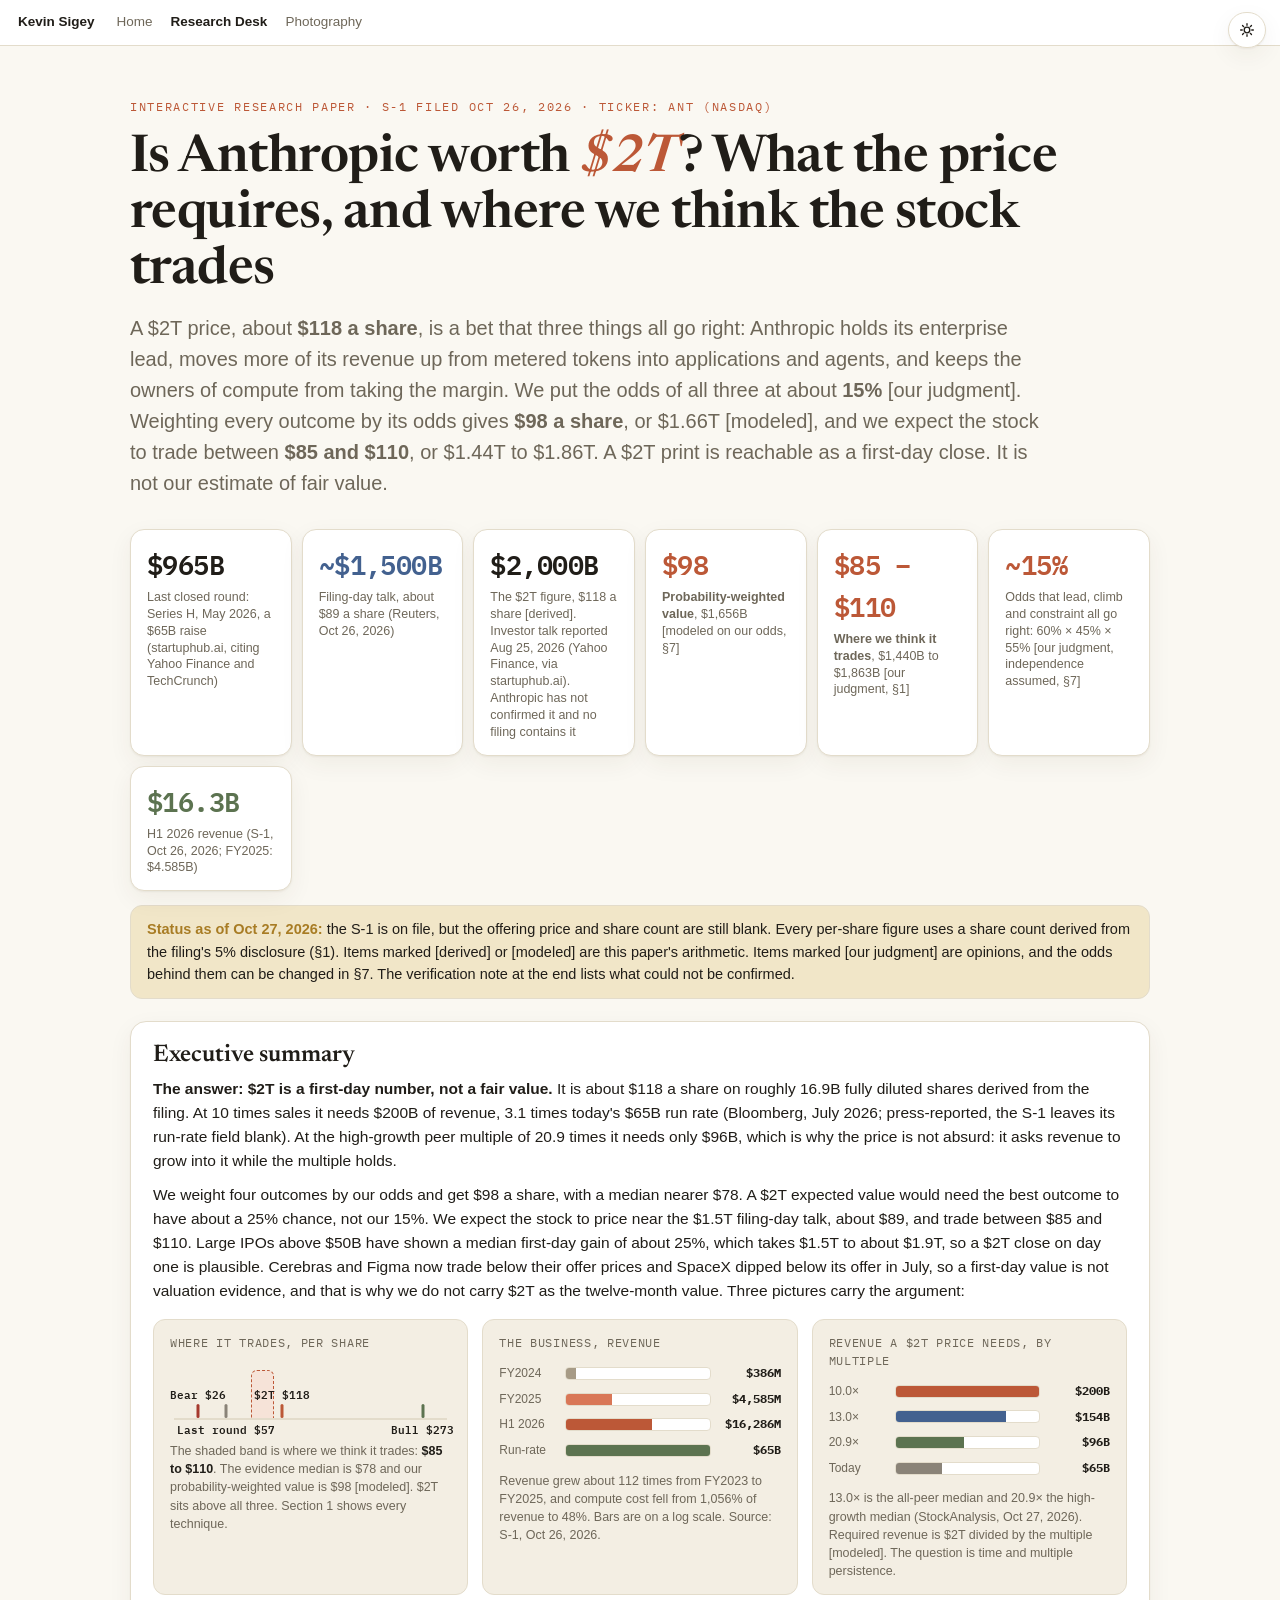
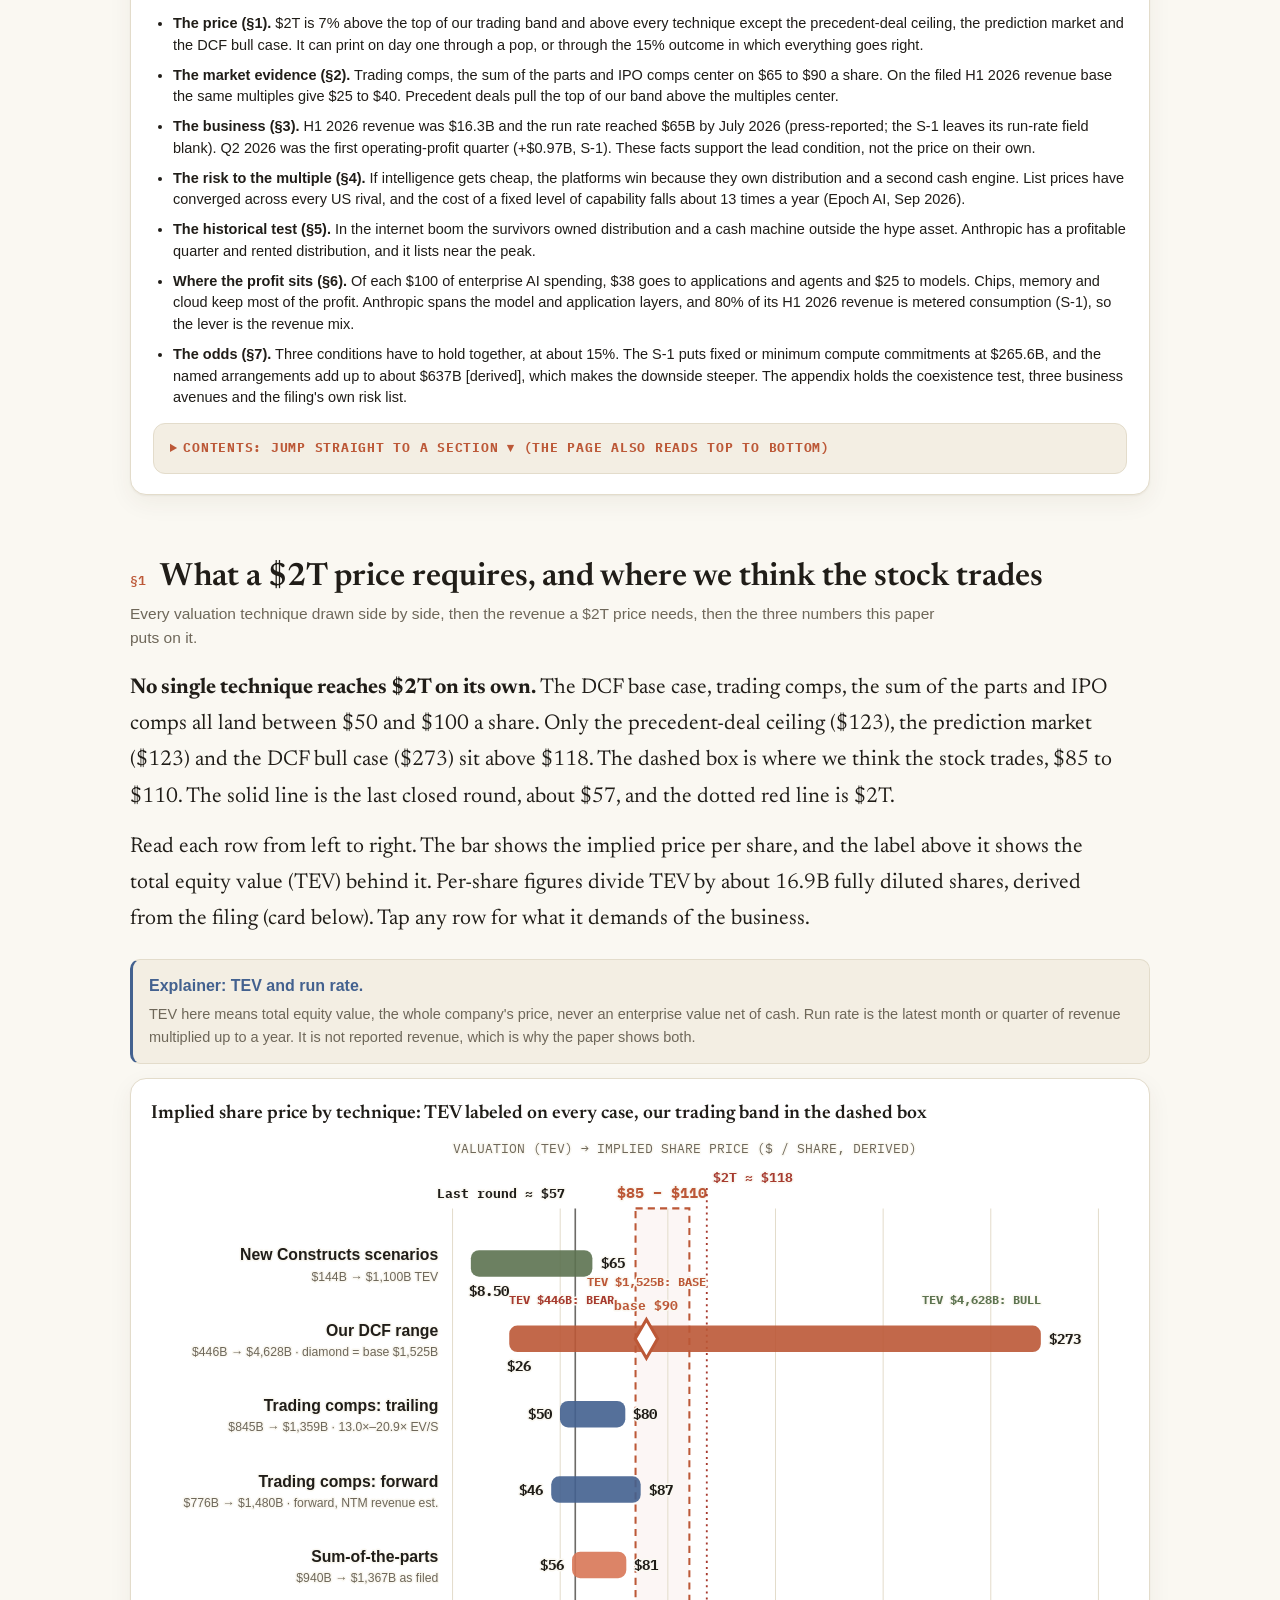
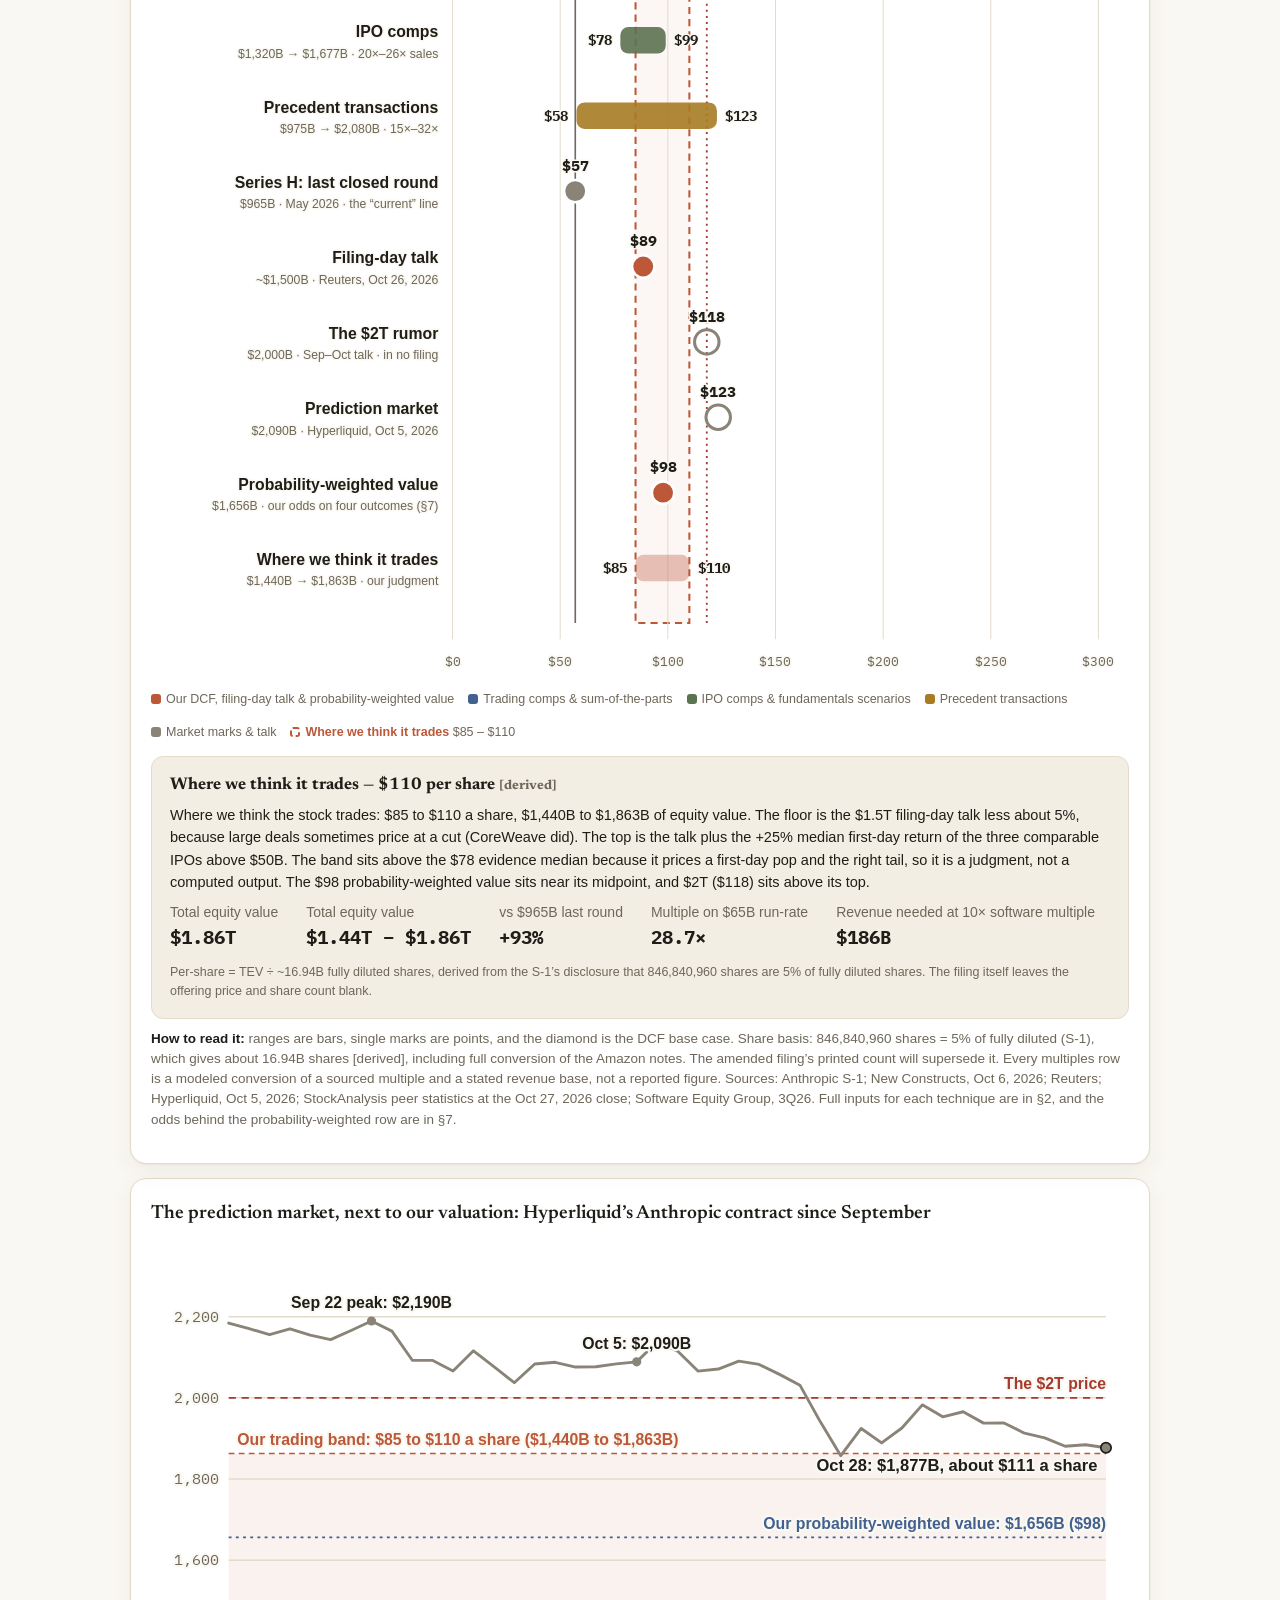
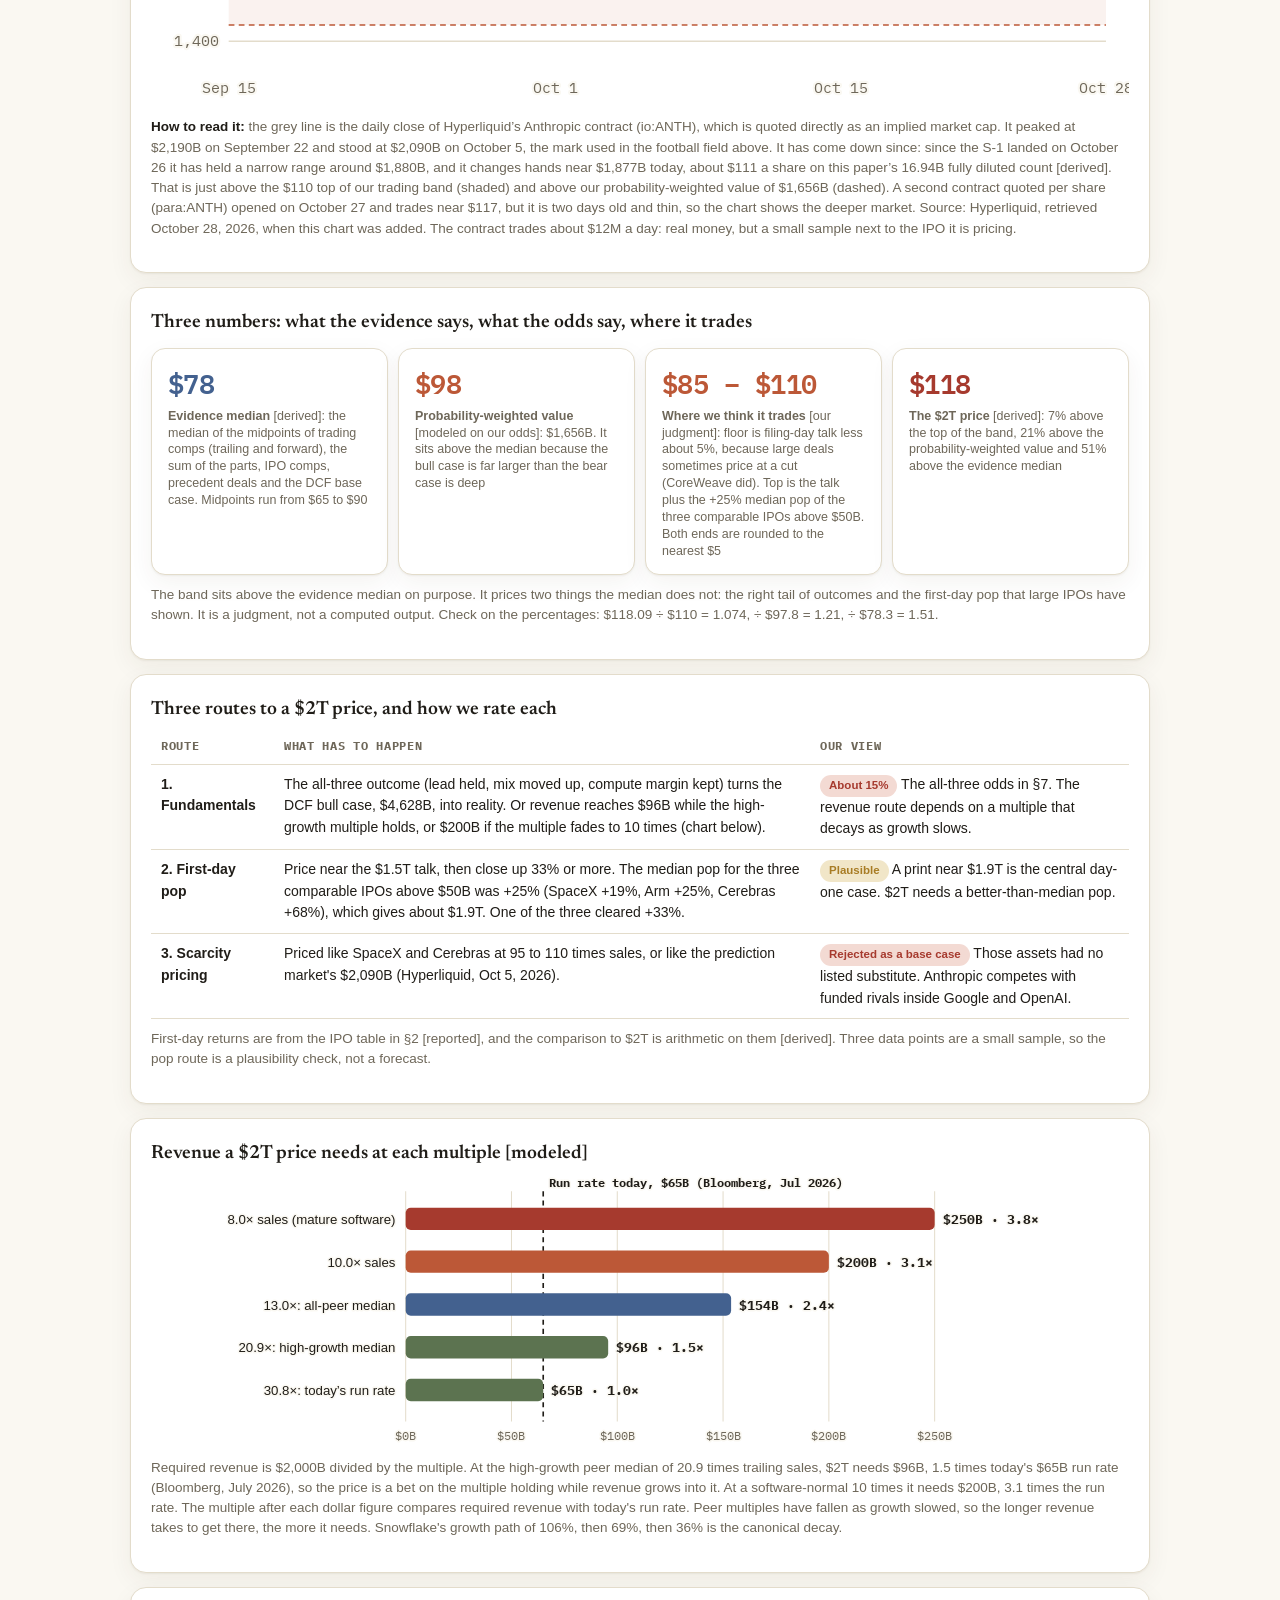
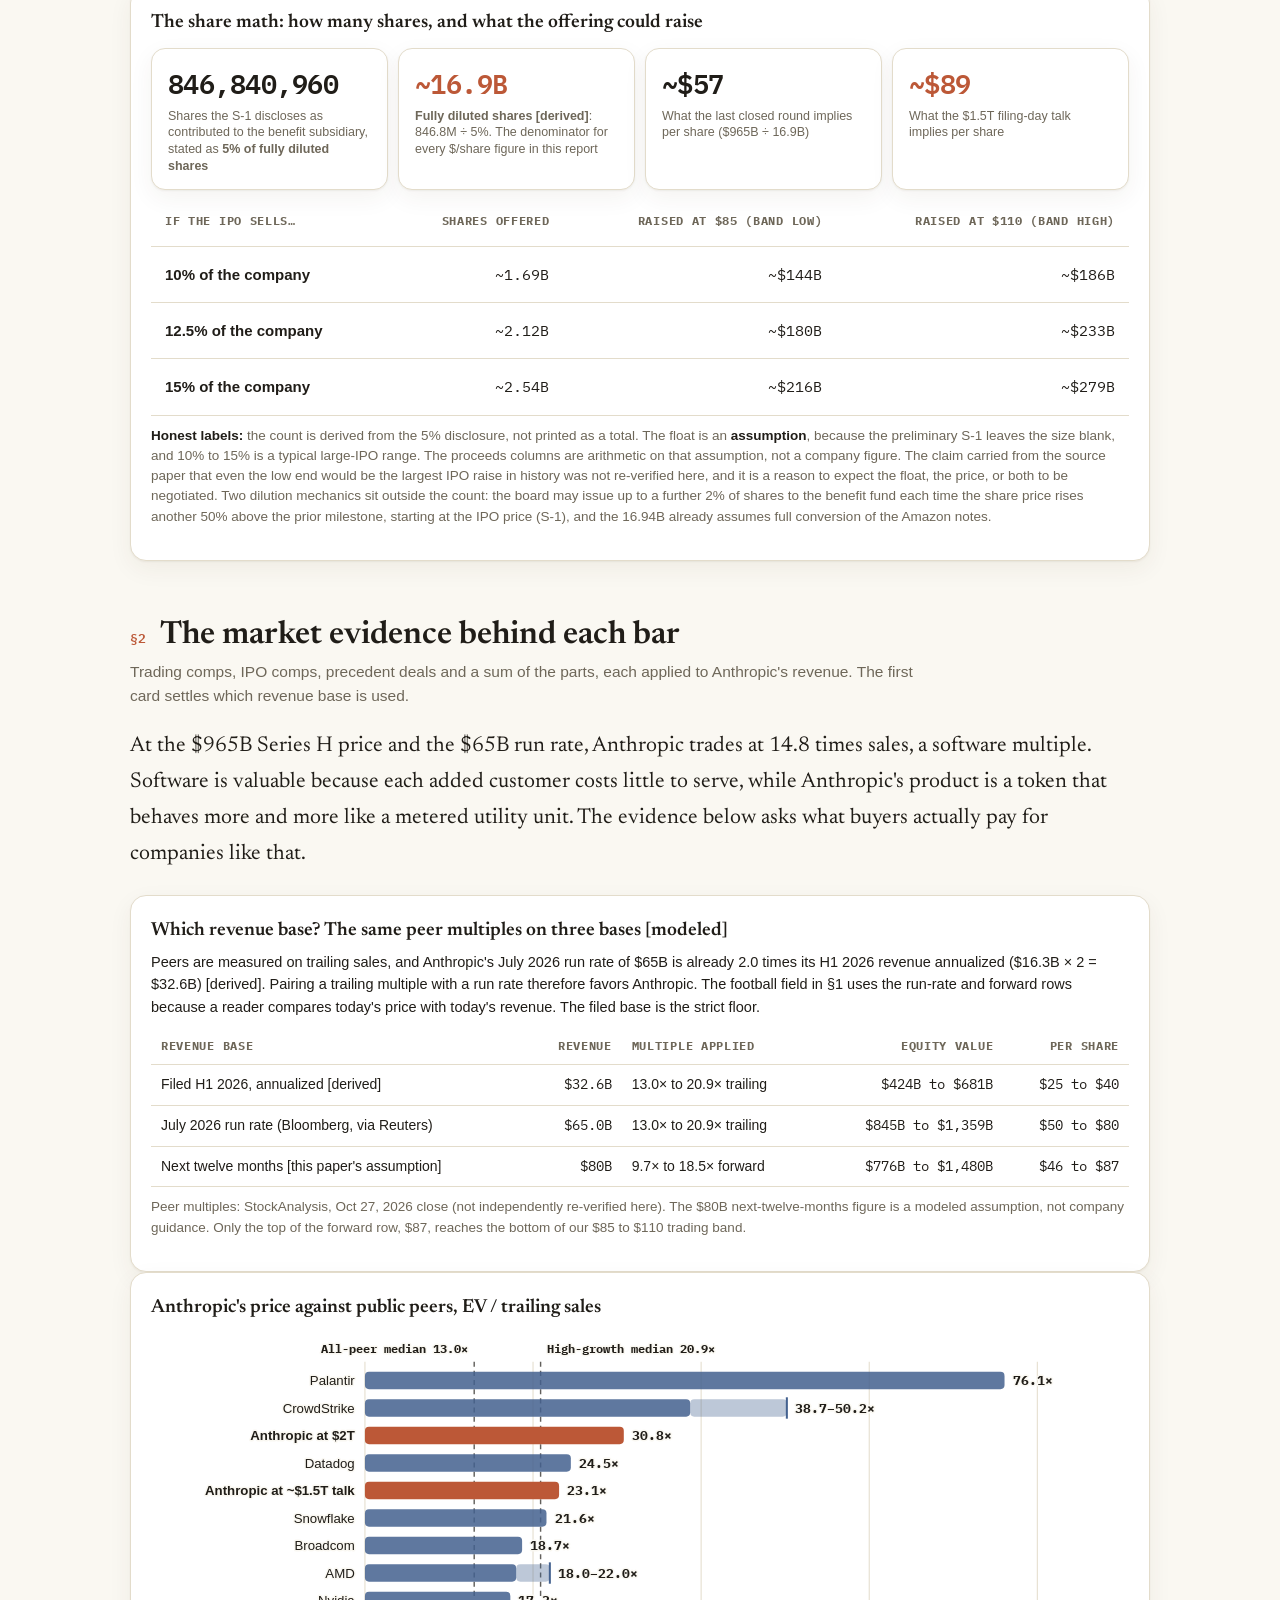
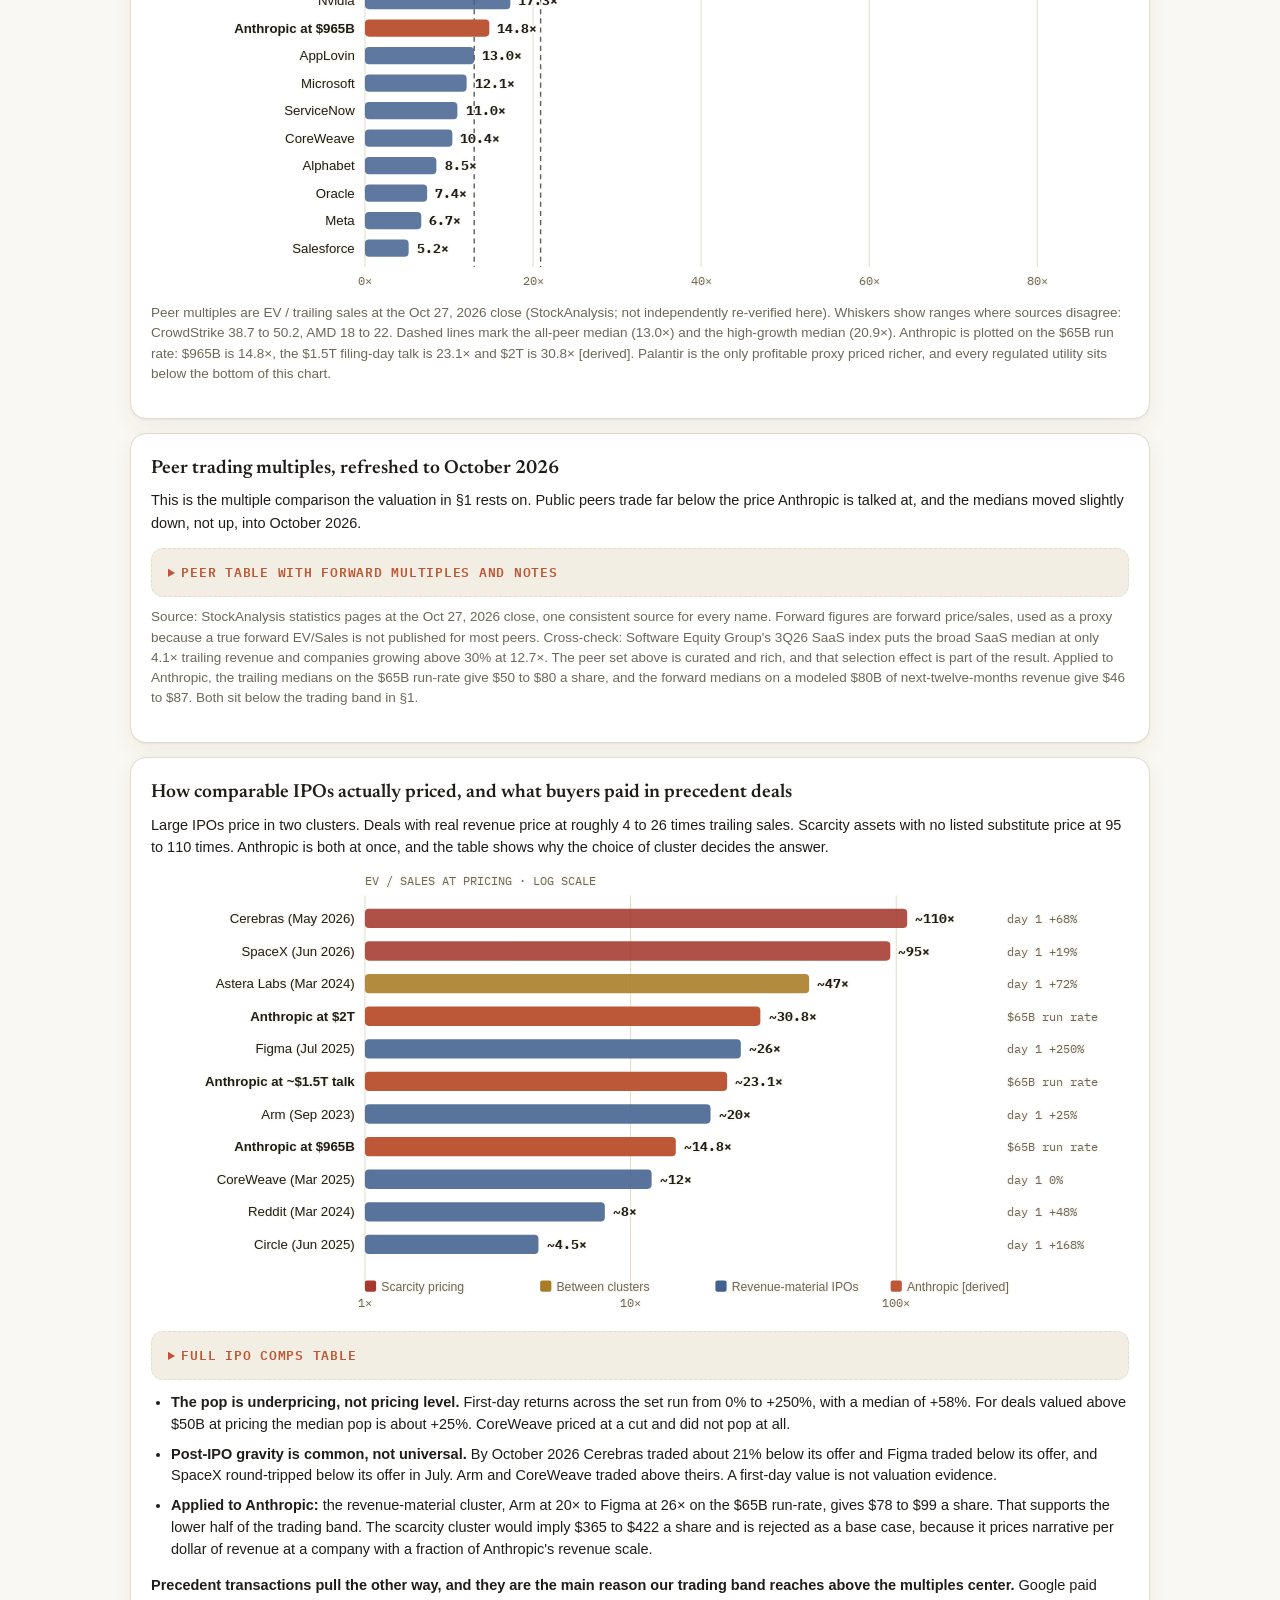
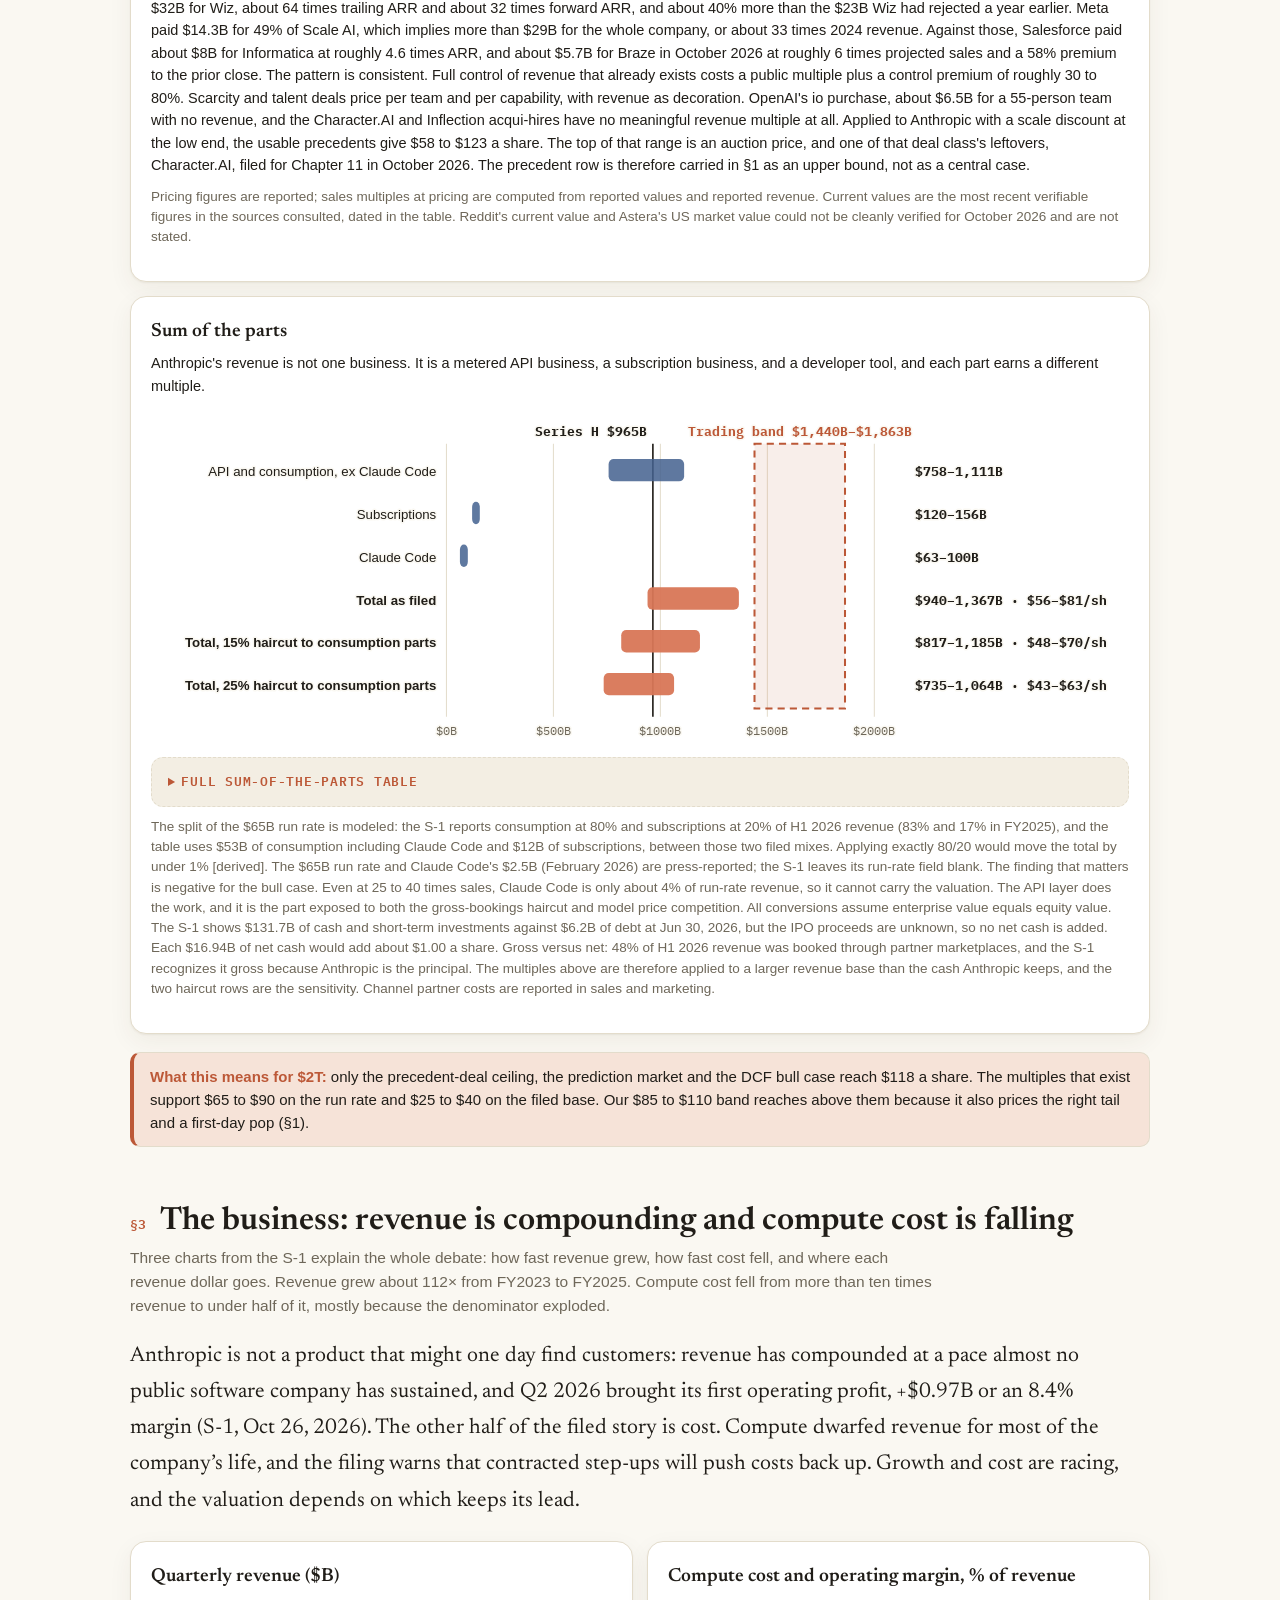
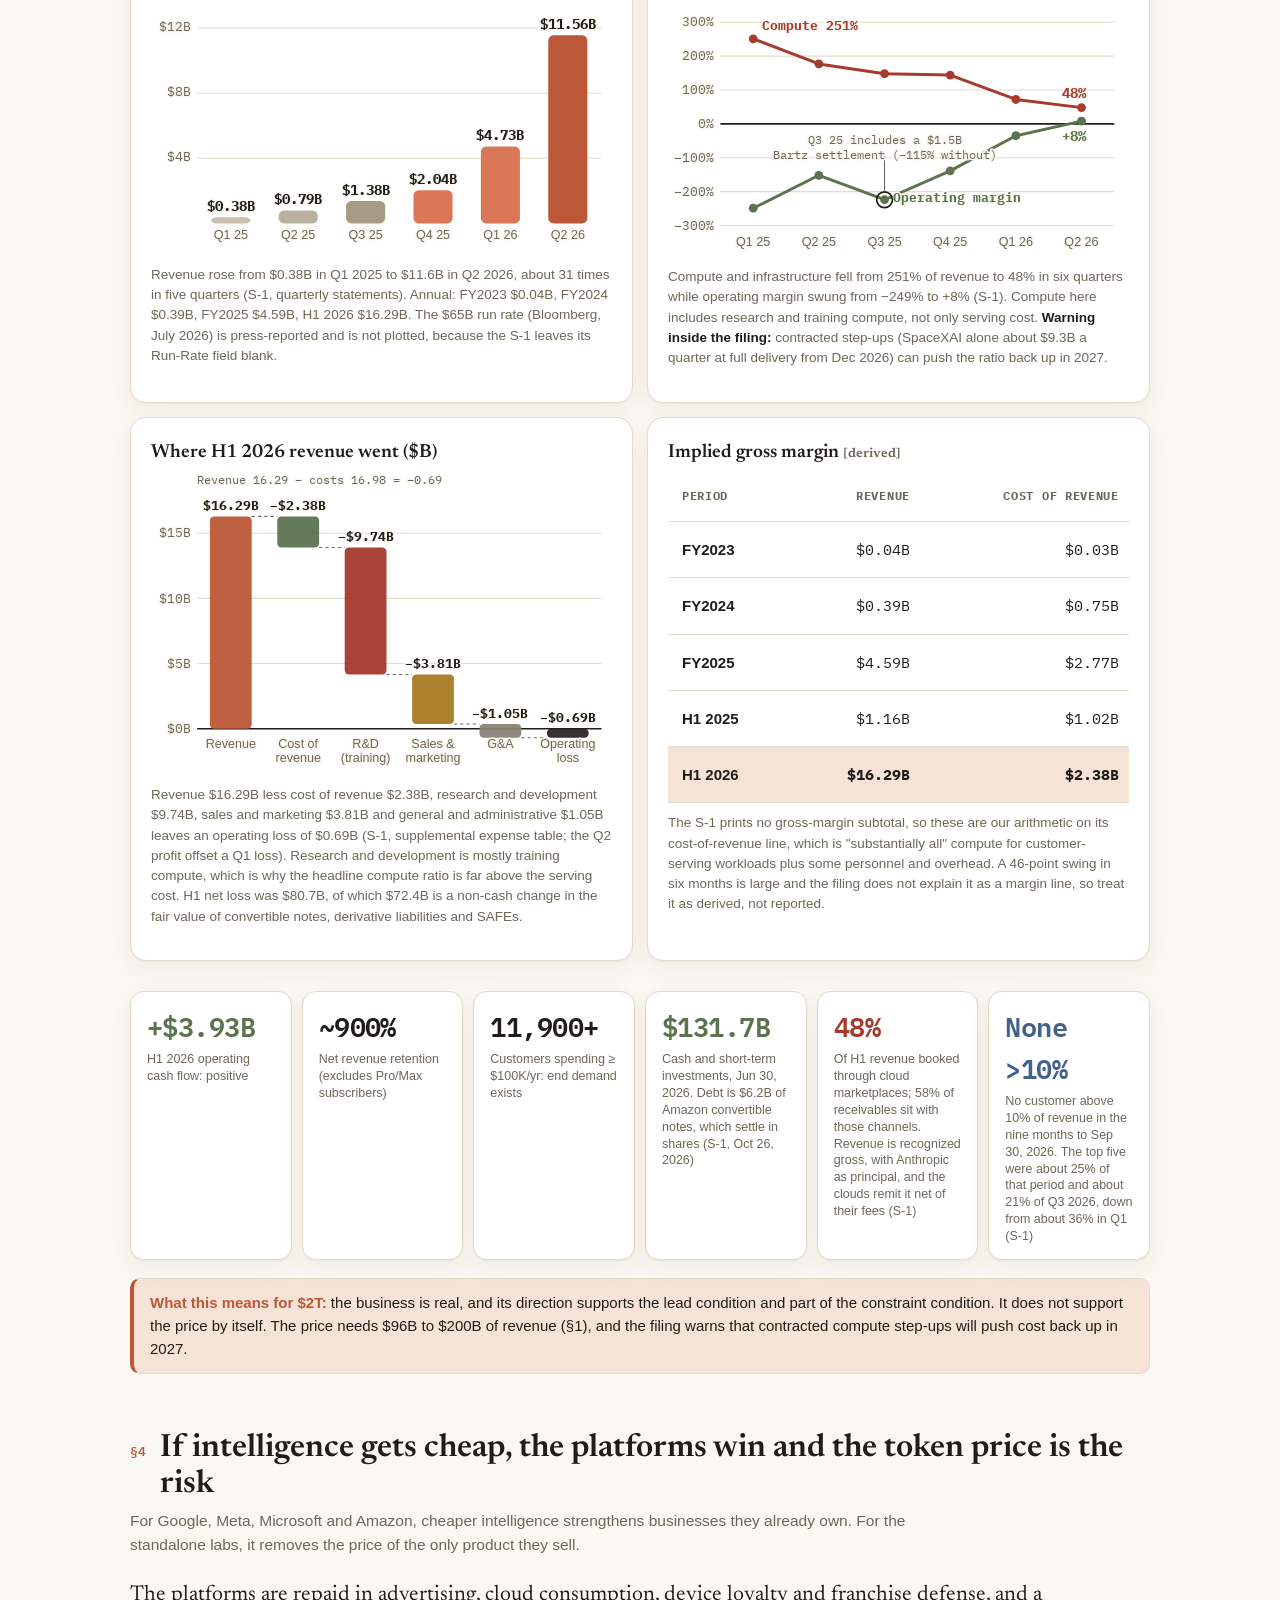
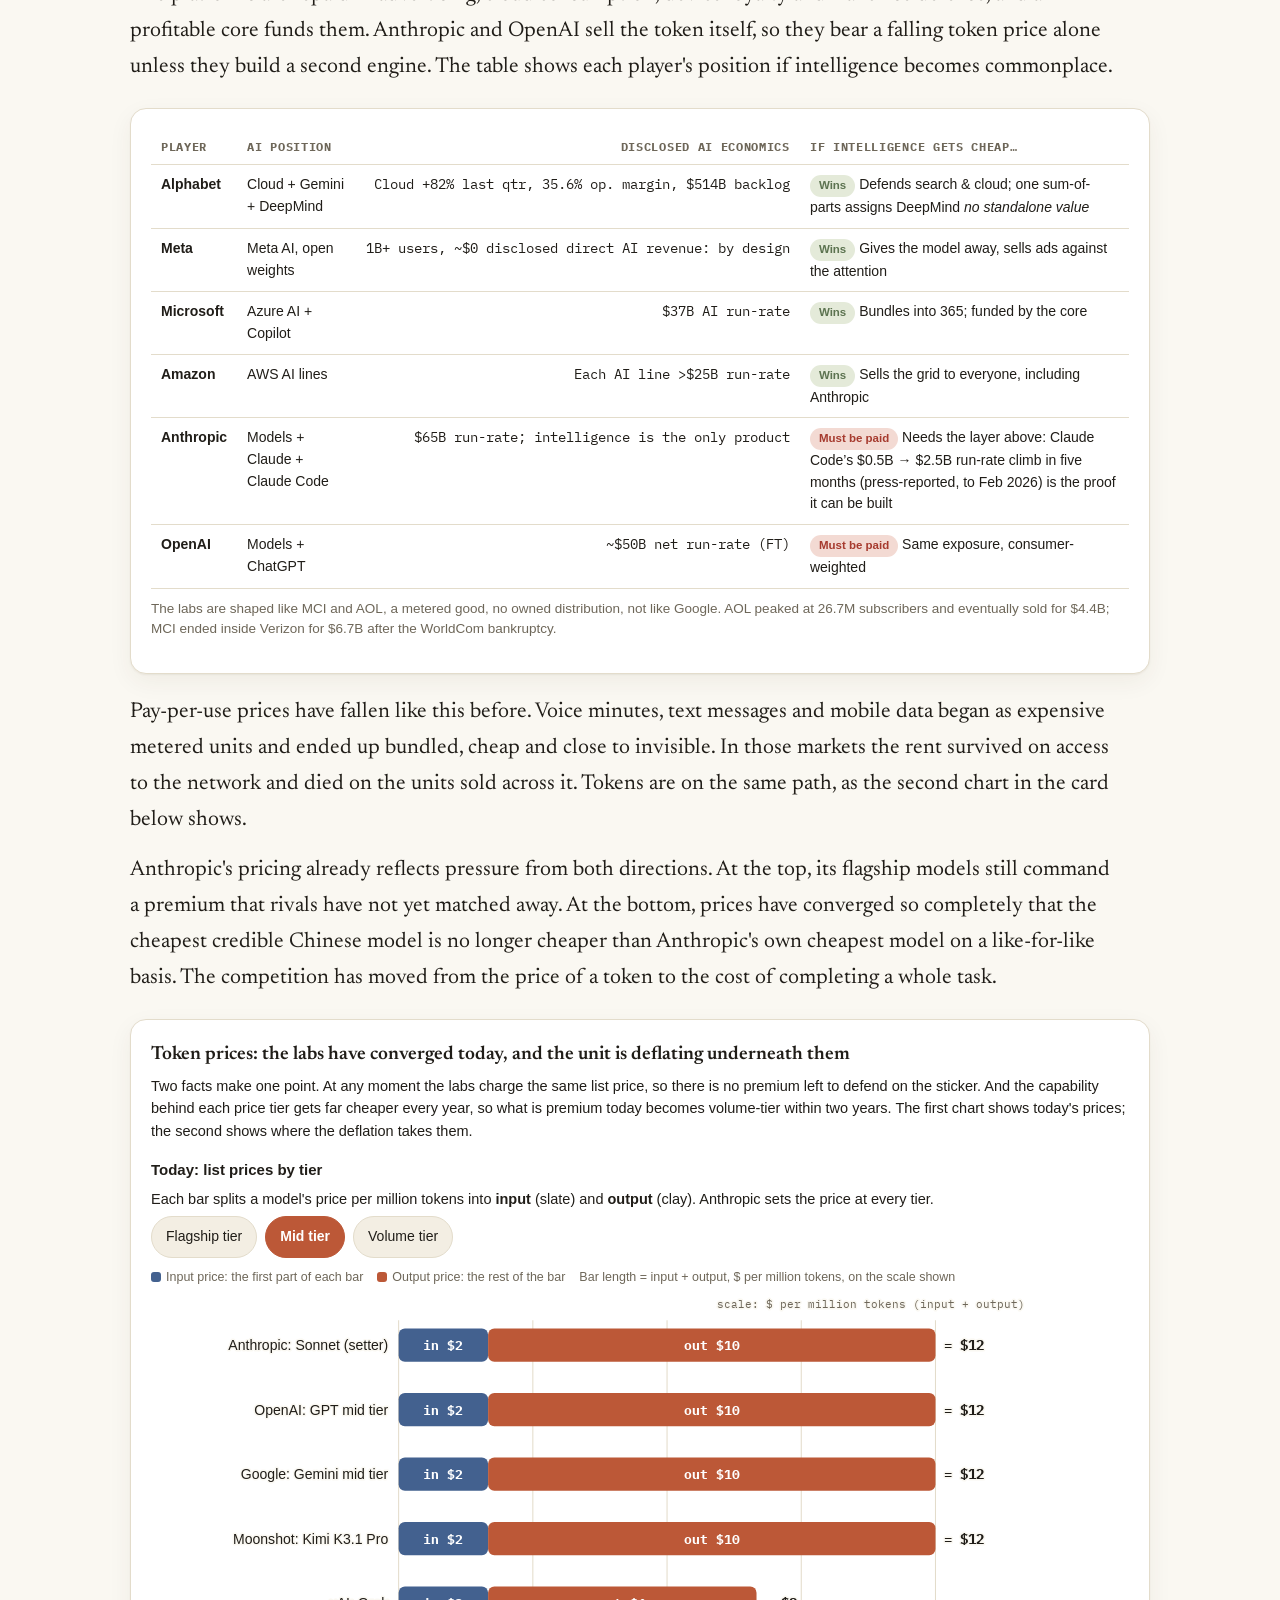
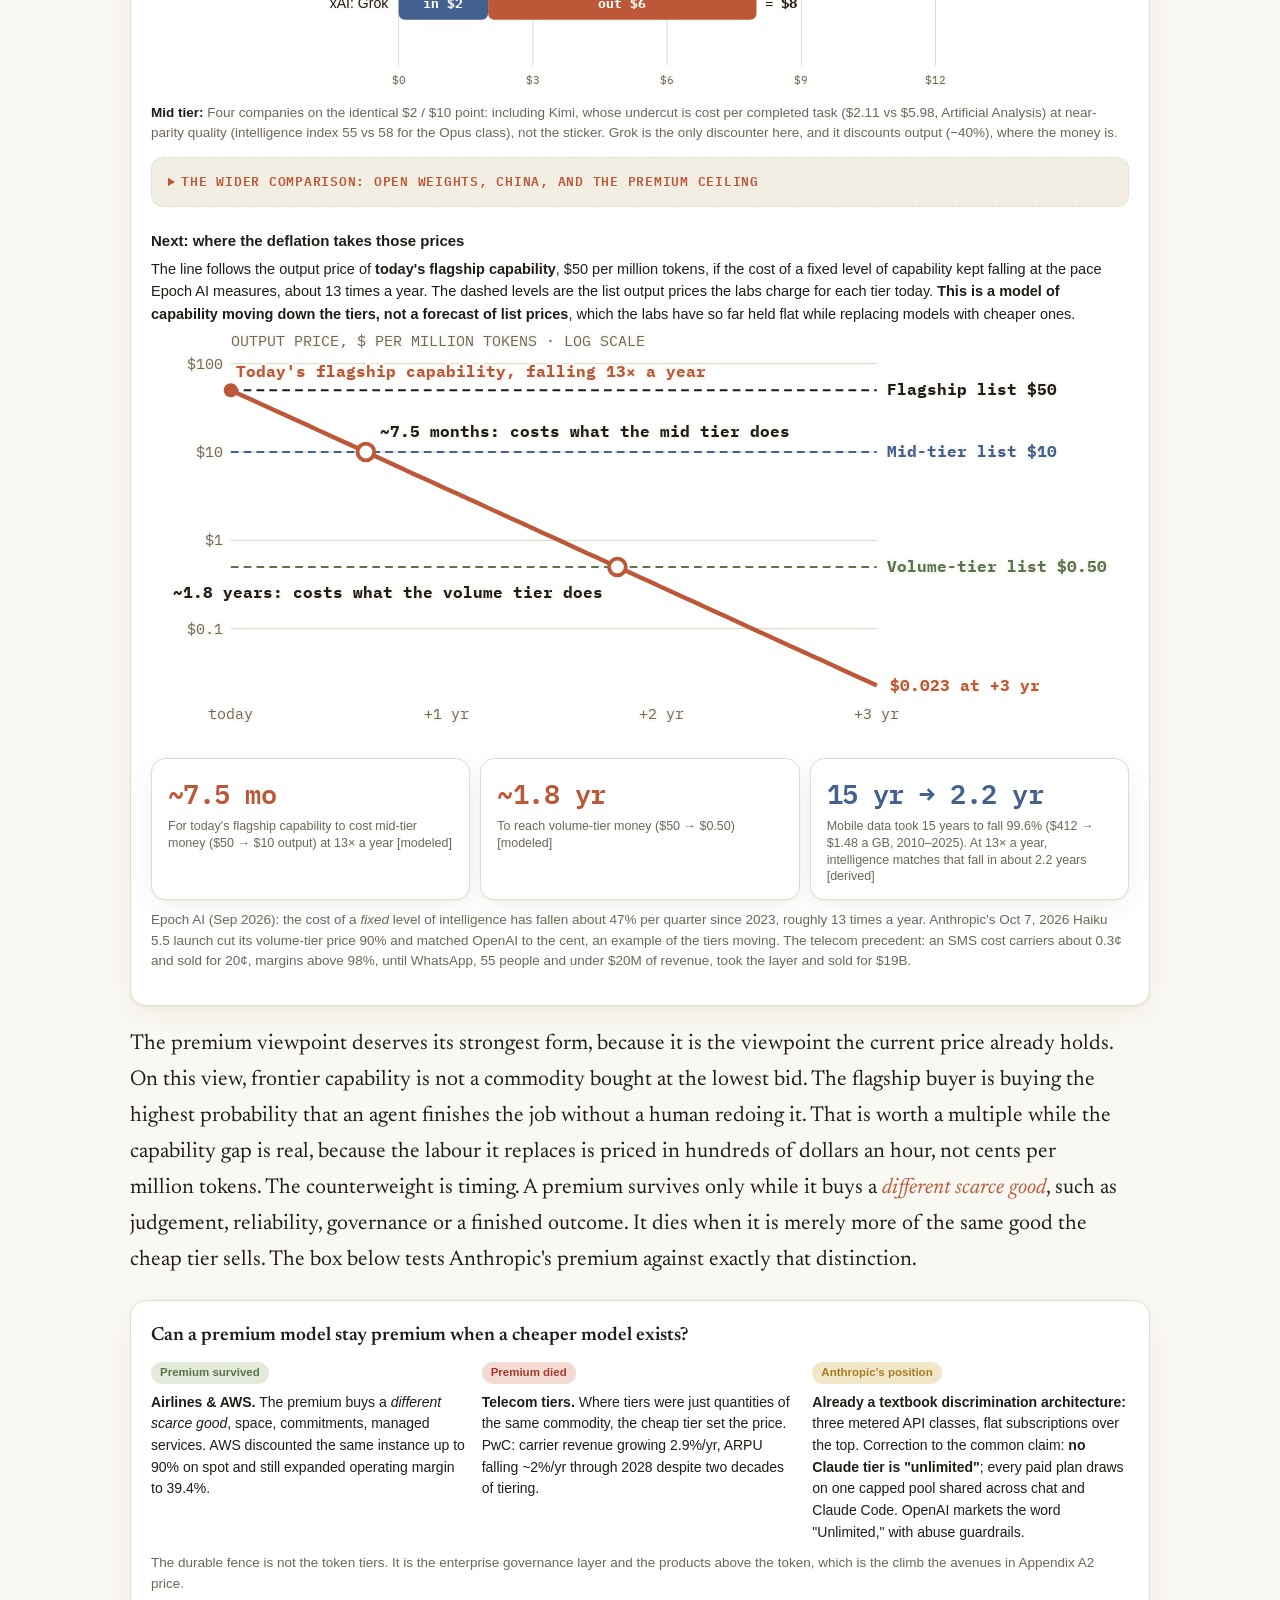
==== commit db4bb555: "Mobile pass: sun/moon mode toggle with light theme, chart panel pop-outs (anthropic-ipo)" ====
--- a/anthropic-ipo.html
+++ b/anthropic-ipo.html
@@ -4,10 +4,18 @@
 <meta charset="utf-8" />
 <meta name="viewport" content="width=device-width, initial-scale=1, viewport-fit=cover" />
 <meta name="color-scheme" content="light dark" />
-<link rel="icon" href="data:," />
 <title>Is Anthropic Worth $2T? What the Price Requires, and Where the Stock Trades</title>
 <link rel="icon" href="favicon.ico" sizes="48x48">
-<link rel="icon" href="assets/brand/favicon.svg" type="image/svg+xml">
+<link rel="icon" href="favicons/research.svg" type="image/svg+xml">
+<meta property="og:title" content="Is Anthropic Worth $2T?">
+<meta property="og:description" content="A $2T price, about $118 a share, is a bet that three things all go right: Anthropic holds its enterprise lead, moves more of its revenue up from metered tokens into applications and agents, and keeps the owners of compute from taking the margin. We put the odds of all three at about 15% [our…">
+<meta property="og:image" content="https://kevinsigey.github.io/portfolio/og/anthropic-ipo.png">
+<meta property="og:url" content="https://kevinsigey.github.io/portfolio/anthropic-ipo.html">
+<meta property="og:type" content="article">
+<meta name="twitter:card" content="summary_large_image">
+<meta name="twitter:title" content="Is Anthropic Worth $2T?">
+<meta name="twitter:description" content="A $2T price, about $118 a share, is a bet that three things all go right: Anthropic holds its enterprise lead, moves more of its revenue up from metered tokens into applications and agents, and keeps the owners of compute from taking the margin. We put the odds of all three at about 15% [our…">
+<meta name="twitter:image" content="https://kevinsigey.github.io/portfolio/og/anthropic-ipo.png">
 <link rel="apple-touch-icon" href="assets/brand/apple-touch-icon.png">
 <link rel="preconnect" href="https://fonts.googleapis.com">
 <link href="https://fonts.googleapis.com/css2?family=Newsreader:opsz,wght@6..72,400;6..72,500;6..72,600;6..72,700&family=IBM+Plex+Mono:wght@400;500;600&display=swap" rel="stylesheet">
@@ -41,8 +49,11 @@
 }
 :root[data-theme="light"]{color-scheme:light}:root[data-theme="dark"]{color-scheme:dark}
 .theme-sw{position:fixed;top:12px;right:14px;z-index:60;display:flex;gap:2px;padding:3px;border-radius:999px;background:var(--panel);border:1px solid var(--line);box-shadow:var(--shadow);cursor:pointer}
-.theme-sw span{width:30px;height:28px;border-radius:999px;display:grid;place-items:center;color:var(--muted)}
-.theme-sw span.on{background:var(--clay);color:var(--on-accent)}
+.theme-sw span{width:30px;height:28px;border-radius:999px;display:none;place-items:center;color:var(--ink)}
+:root[data-theme="light"] .theme-sw #ts-sun{display:grid}
+:root[data-theme="dark"] .theme-sw #ts-moon{display:grid}
+:root:not([data-theme]) .theme-sw #ts-sun{display:grid}
+@media (prefers-color-scheme: dark){:root:not([data-theme]) .theme-sw #ts-sun{display:none}:root:not([data-theme]) .theme-sw #ts-moon{display:grid}}
 .theme-sw svg{width:16px;height:16px}
 .theme-sw:focus-visible{outline:2px solid var(--clay);outline-offset:2px}
 *{box-sizing:border-box}
@@ -366,9 +377,29 @@
 .bs-axis i{position:absolute;transform:translateX(-50%);font-style:normal}
 @media(max-width:560px){.bs-row,.bs-axis{grid-template-columns:1fr}.bs-note{grid-column:1}.bs-axis>div:first-child{display:none}}
 </style>
+<style>
+/* panelpop: chart-panel pop-out viewer (site-wide, Nov 2026).
+   A marked panel ([data-panel-pop]) opens whole: chart, title, caption,
+   in a full-screen viewer, the way photos open on the Photography page. */
+[data-panel-pop]{cursor:zoom-in;position:relative}
+[data-panel-pop]:focus-visible{outline:2px solid var(--accent,#b4552d);outline-offset:3px}
+.pp-badge{position:absolute;top:10px;right:10px;width:30px;height:30px;border-radius:999px;display:grid;place-items:center;background:var(--card,var(--paper,#fffdf8));color:var(--ink-2,var(--muted,#8b96a5));border:1px solid var(--line,#ccc);opacity:0;pointer-events:none;transition:opacity .15s;z-index:6}
+[data-panel-pop]:hover .pp-badge,[data-panel-pop]:focus-visible .pp-badge{opacity:.94}
+@media(hover:none){.pp-badge{opacity:.78}}
+.pp-overlay{position:fixed;inset:0;z-index:400;background:rgba(8,10,12,.76);-webkit-backdrop-filter:blur(3px);backdrop-filter:blur(3px);display:none;overflow-y:auto;overscroll-behavior:contain;padding:26px 14px 44px;box-sizing:border-box}
+.pp-overlay.open{display:block}
+.pp-stage{max-width:920px;margin:0 auto;position:relative}
+.pp-stage [data-panel-pop]{cursor:default}
+.pp-close{position:fixed;top:12px;right:12px;z-index:410;width:42px;height:42px;border-radius:999px;border:1px solid rgba(255,255,255,.4);background:rgba(14,16,20,.88);color:#fff;display:grid;place-items:center;cursor:pointer;padding:0}
+.pp-close svg{width:19px;height:19px;display:block}
+body.pp-lock{overflow:hidden}
+.pp-ph{border:1px dashed var(--line,#ccc);border-radius:8px;box-sizing:border-box}
+@media(max-width:720px){.pp-overlay{padding:14px 8px 30px}.pp-stage{max-width:100%}}
+.pp-badge{background:var(--panel);color:var(--muted);border-color:var(--line)}
+</style>
 </head>
 <body><div style="position:fixed;top:0;left:0;right:0;z-index:55;height:46px;display:flex;align-items:center;gap:22px;padding:0 170px 0 18px;background:var(--panel);border-bottom:1px solid var(--line);font-size:13.5px"><a href="index.html" style="color:var(--ink);text-decoration:none;font-weight:700">Kevin Sigey</a><nav style="display:flex;gap:18px"><a href="index.html" style="color:var(--muted);text-decoration:none">Home</a><a href="writing.html" style="color:var(--ink);text-decoration:none;font-weight:600">Research Desk</a><a href="photos.html" style="color:var(--muted);text-decoration:none">Photography</a></nav></div><style>body{padding-top:46px !important}</style>
-<button class="theme-sw" id="theme-sw" type="button" aria-label="Switch between light and dark mode" title="Light / dark">
+<button class="theme-sw" id="theme-sw" type="button" data-mode-toggle aria-label="Switch between light and dark mode" title="Light / dark">
   <span id="ts-sun"><svg viewBox="0 0 24 24" fill="none" stroke="currentColor" stroke-width="2" stroke-linecap="round"><circle cx="12" cy="12" r="4.2"/><path d="M12 2.5v2.4M12 19.1v2.4M2.5 12h2.4M19.1 12h2.4M5.3 5.3l1.7 1.7M17 17l1.7 1.7M18.7 5.3L17 7M7 17l-1.7 1.7"/></svg></span>
   <span id="ts-moon"><svg viewBox="0 0 24 24" fill="currentColor"><path d="M20.5 14.6A8.6 8.6 0 0 1 9.4 3.5a8.6 8.6 0 1 0 11.1 11.1z"/></svg></span>
 </button>
@@ -2086,5 +2117,101 @@
   window.addEventListener("storage",function(e){ if(e.key==="ks-mode"&&(e.newValue==="dark"||e.newValue==="light")){ try{localStorage.setItem("theme",e.newValue);}catch(err){} root.setAttribute("data-theme",e.newValue); } });
 }catch(e){}})();
 </script>
+<script data-goatcounter="https://kevinsigey.goatcounter.com/count" async src="//gc.zgo.at/count.js"></script>
+<script>
+['boom-chart','ff-chart','coex-chart','compute-chart','defl-chart','avenue-a-chart'].forEach(function(id){
+  var e=document.getElementById(id);
+  if(e){var c=e.closest('.card')||e.parentElement;c.setAttribute('data-panel-pop','');}
+});
+</script>
+<script>
+/* panelpop: chart-panel pop-out viewer (site-wide, Nov 2026).
+   Clicking a marked panel moves the whole panel (chart, title, caption)
+   into a full-screen viewer; closing returns it to its exact place.
+   Interactive elements inside a panel keep their own behavior. */
+(function () {
+  "use strict";
+  var overlay = null, stage = null, closeBtn = null, current = null, ph = null, lastFocus = null;
+  var INTERACTIVE = 'a,button,input,select,textarea,summary,label,[data-bucket],[role="slider"]';
+  function build() {
+    overlay = document.createElement('div');
+    overlay.className = 'pp-overlay';
+    overlay.setAttribute('role', 'dialog');
+    overlay.setAttribute('aria-modal', 'true');
+    overlay.setAttribute('aria-label', 'Expanded panel');
+    closeBtn = document.createElement('button');
+    closeBtn.className = 'pp-close';
+    closeBtn.type = 'button';
+    closeBtn.setAttribute('aria-label', 'Close expanded panel');
+    closeBtn.innerHTML = '<svg viewBox="0 0 24 24" fill="none" stroke="currentColor" stroke-width="2.2" stroke-linecap="round" aria-hidden="true"><path d="M5 5l14 14M19 5L5 19"/></svg>';
+    stage = document.createElement('div');
+    stage.className = 'pp-stage';
+    overlay.appendChild(closeBtn);
+    overlay.appendChild(stage);
+    document.body.appendChild(overlay);
+    closeBtn.addEventListener('click', close);
+    overlay.addEventListener('click', function (e) { if (e.target === overlay) close(); });
+  }
+  function refit() { try { window.dispatchEvent(new Event('resize')); } catch (e) {} }
+  function open(panel) {
+    if (!overlay) build();
+    if (current) return;
+    lastFocus = document.activeElement;
+    ph = document.createElement('div');
+    ph.className = 'pp-ph';
+    ph.style.height = panel.offsetHeight + 'px';
+    panel.parentNode.insertBefore(ph, panel);
+    stage.appendChild(panel);
+    current = panel;
+    overlay.classList.add('open');
+    document.body.classList.add('pp-lock');
+    overlay.scrollTop = 0;
+    closeBtn.focus();
+    setTimeout(refit, 60);
+  }
+  function close() {
+    if (!current) return;
+    ph.parentNode.insertBefore(current, ph);
+    ph.remove(); ph = null; current = null;
+    overlay.classList.remove('open');
+    document.body.classList.remove('pp-lock');
+    if (lastFocus && lastFocus.focus) lastFocus.focus();
+    setTimeout(refit, 60);
+  }
+  document.addEventListener('click', function (e) {
+    if (current) return;
+    var t = e.target;
+    if (!t.closest) return;
+    var panel = t.closest('[data-panel-pop]');
+    if (!panel) return;
+    if (t.closest(INTERACTIVE)) return;
+    open(panel);
+  });
+  document.addEventListener('keydown', function (e) {
+    if (e.key === 'Escape' && current) { close(); return; }
+    if (current) return;
+    if ((e.key === 'Enter' || e.key === ' ') && e.target && e.target.hasAttribute && e.target.hasAttribute('data-panel-pop')) {
+      e.preventDefault(); open(e.target);
+    }
+  });
+  function dress(scope) {
+    var ps = (scope || document).querySelectorAll('[data-panel-pop]');
+    for (var i = 0; i < ps.length; i++) {
+      var p = ps[i];
+      if (!p.hasAttribute('tabindex')) p.setAttribute('tabindex', '0');
+      if (!p.querySelector('.pp-badge')) {
+        var b = document.createElement('span');
+        b.className = 'pp-badge';
+        b.setAttribute('aria-hidden', 'true');
+        b.innerHTML = '<svg viewBox="0 0 24 24" width="15" height="15" fill="none" stroke="currentColor" stroke-width="2" stroke-linecap="round" stroke-linejoin="round"><path d="M9 4H4v5M15 4h5v5M9 20H4v-5M15 20h5v-5"/></svg>';
+        p.appendChild(b);
+      }
+    }
+  }
+  if (document.readyState === 'loading') document.addEventListener('DOMContentLoaded', function () { dress(); });
+  else dress();
+  window.__panelpop = { open: open, close: close, dress: dress };
+})();
+</script>
 </body>
 </html>
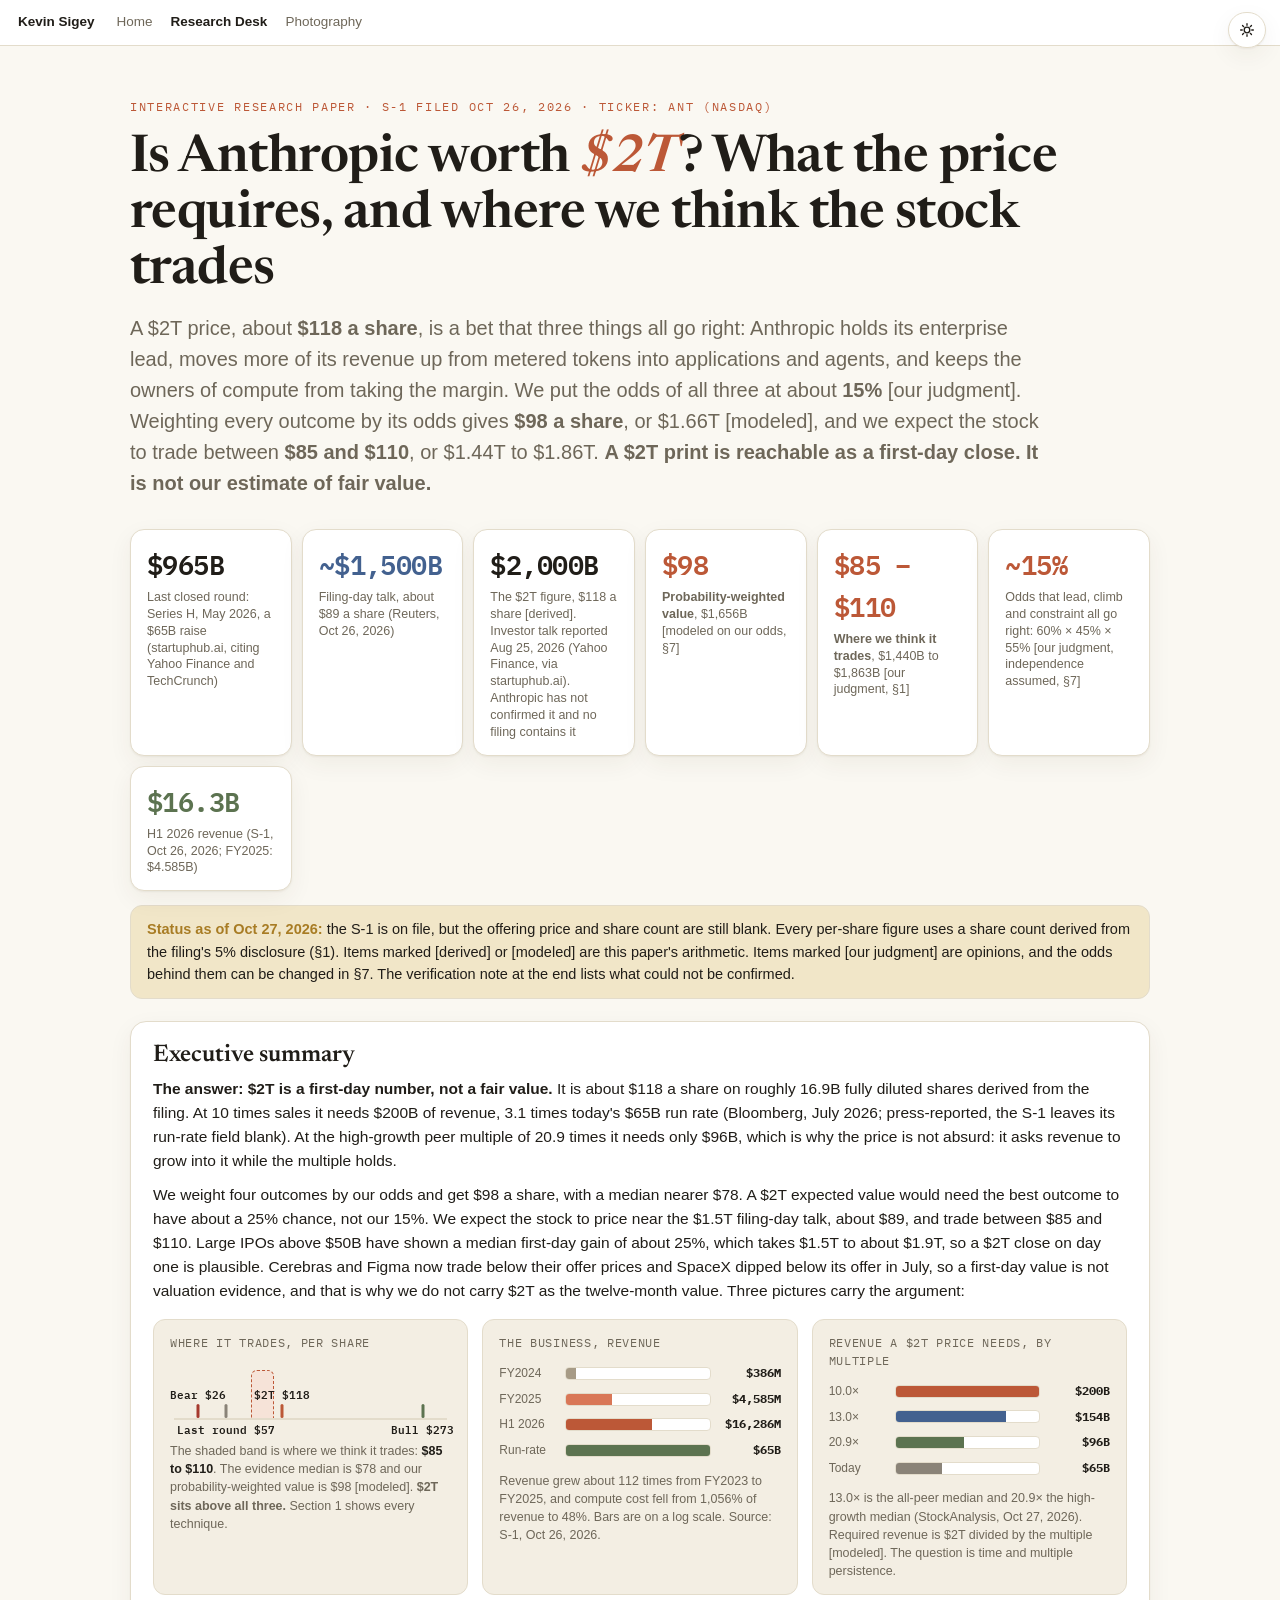
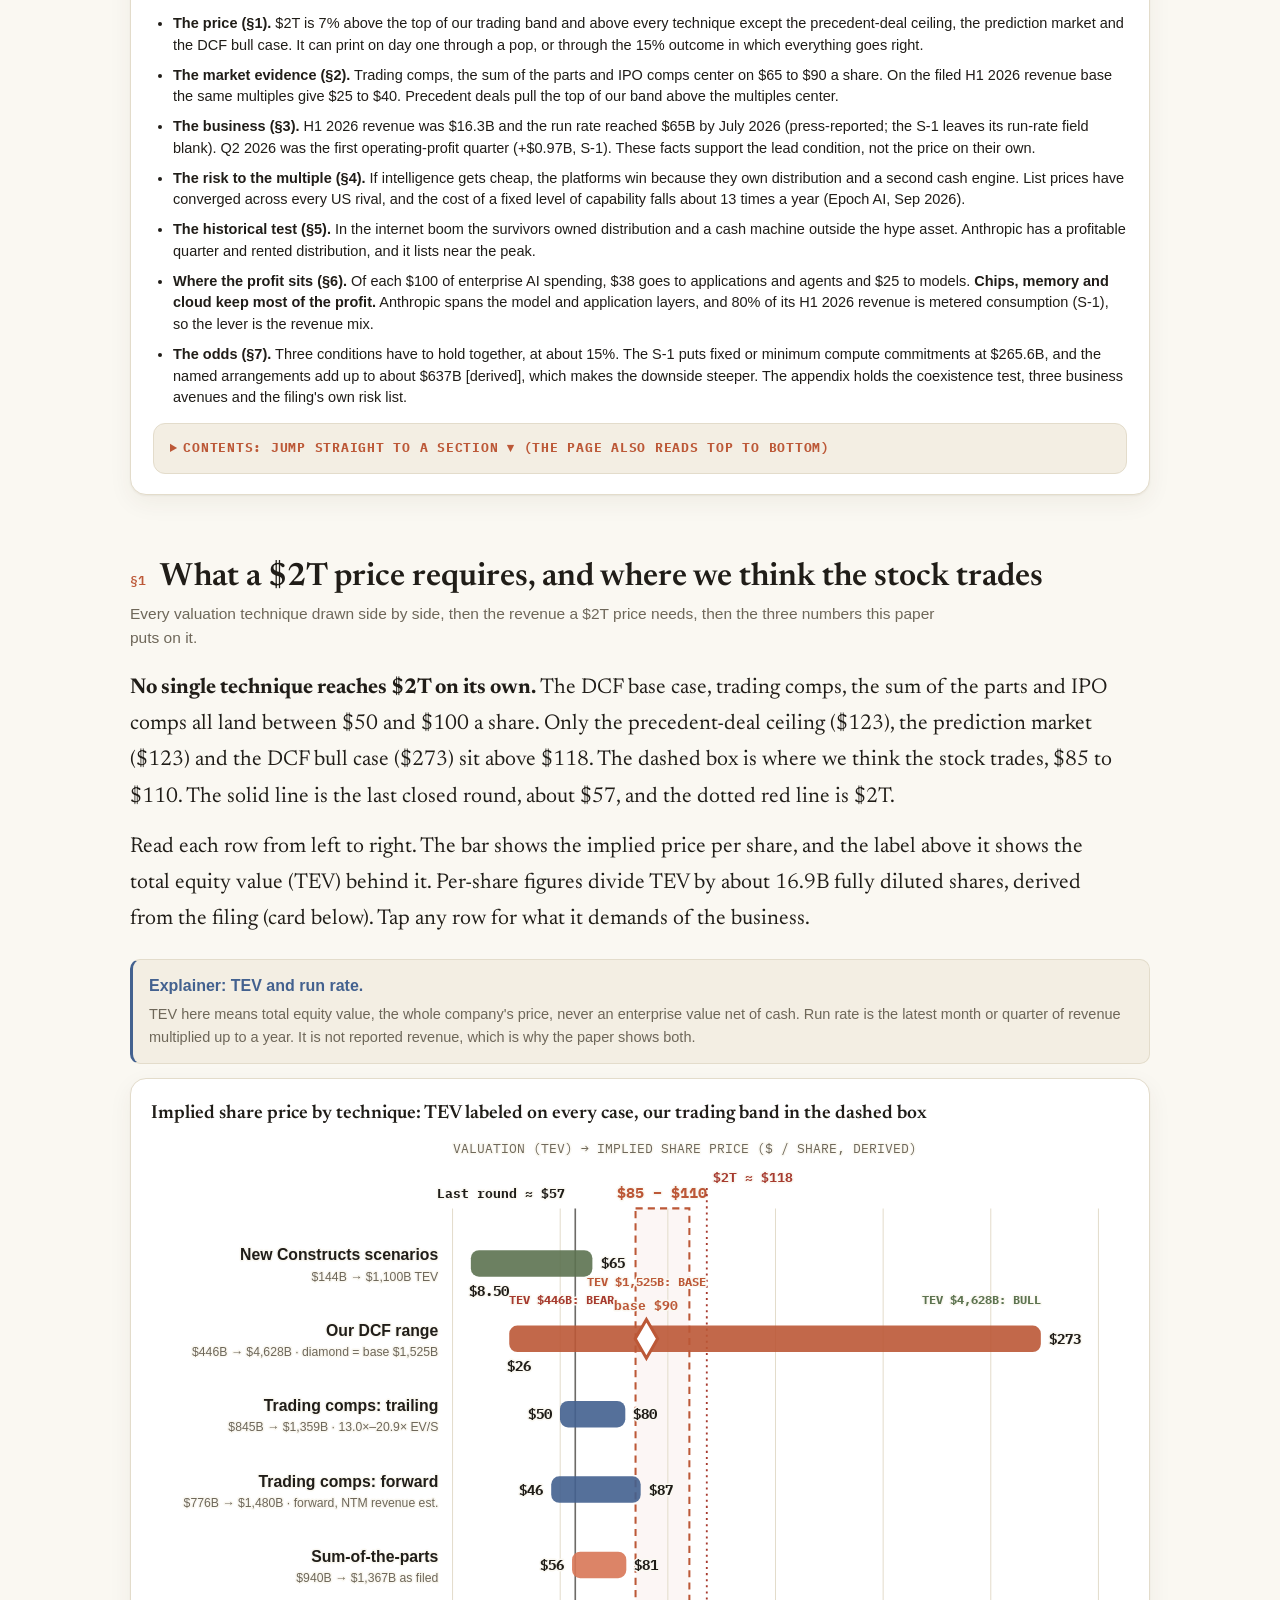
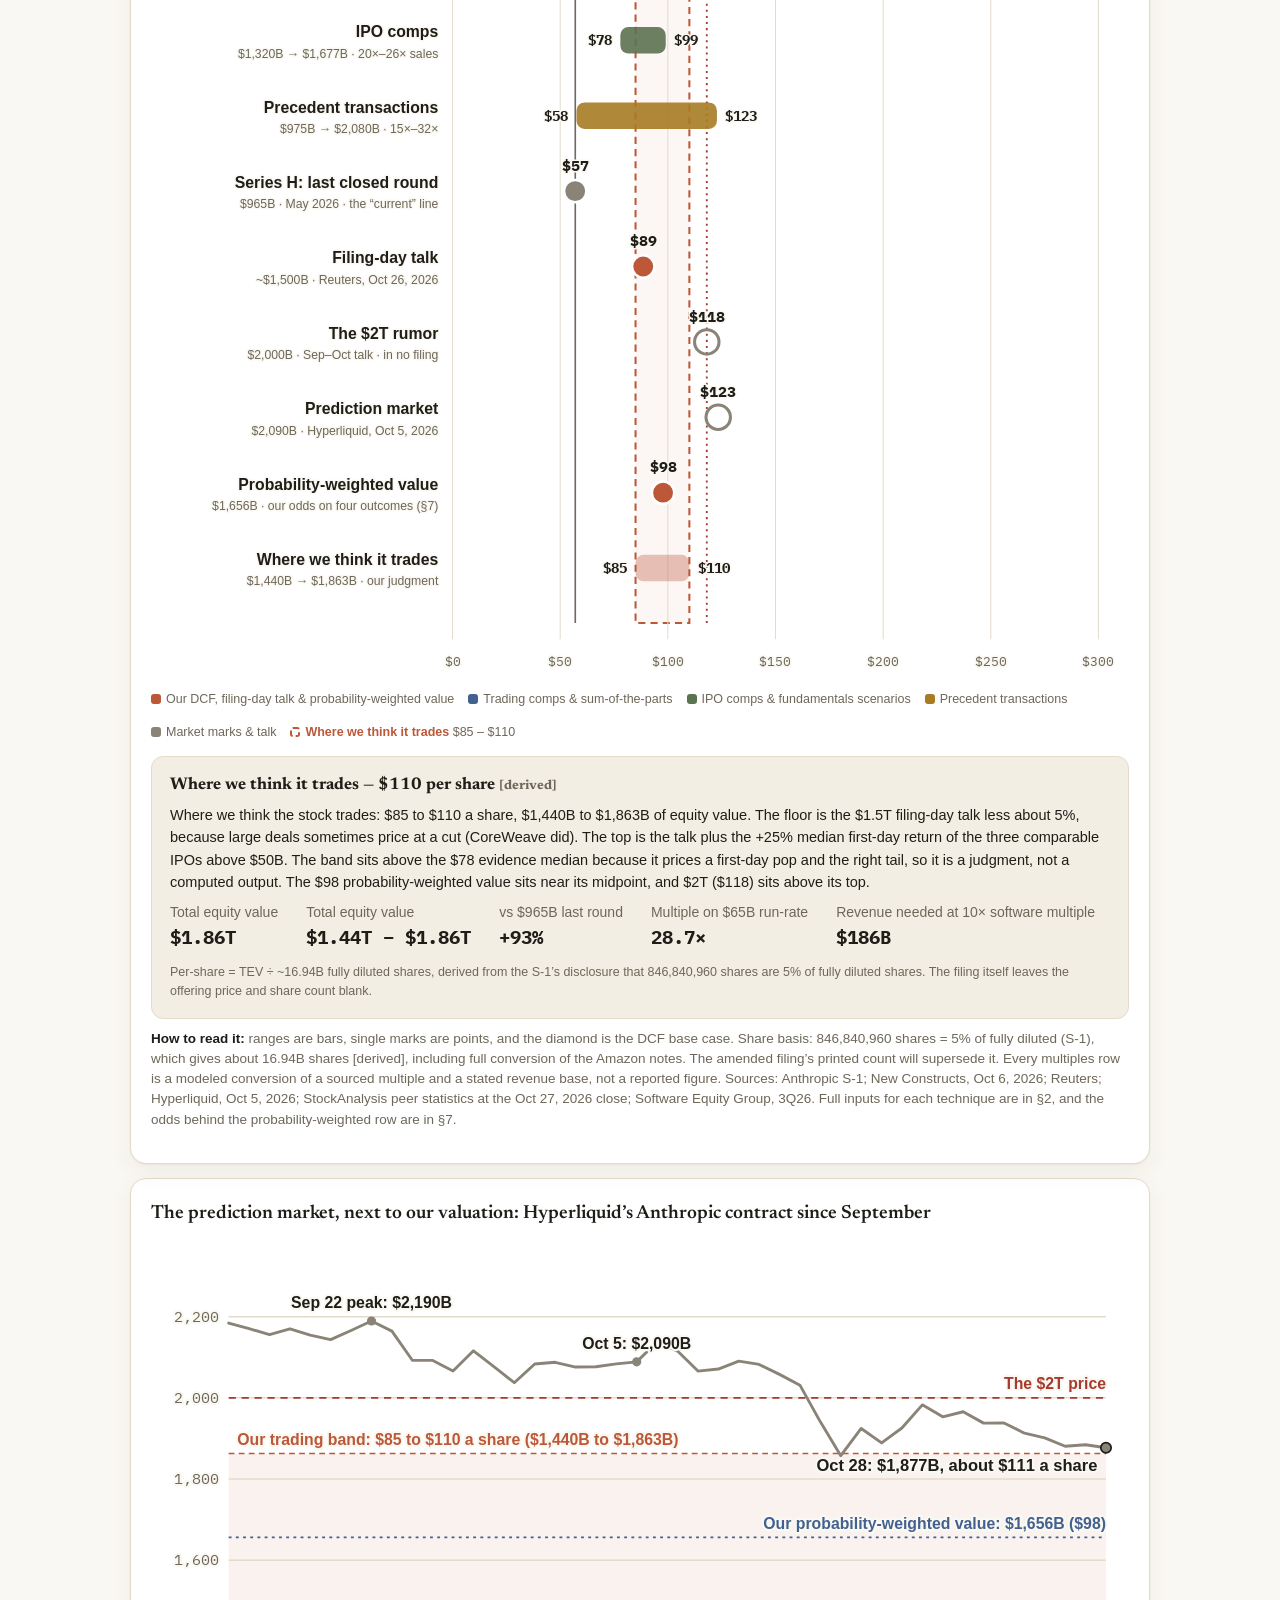
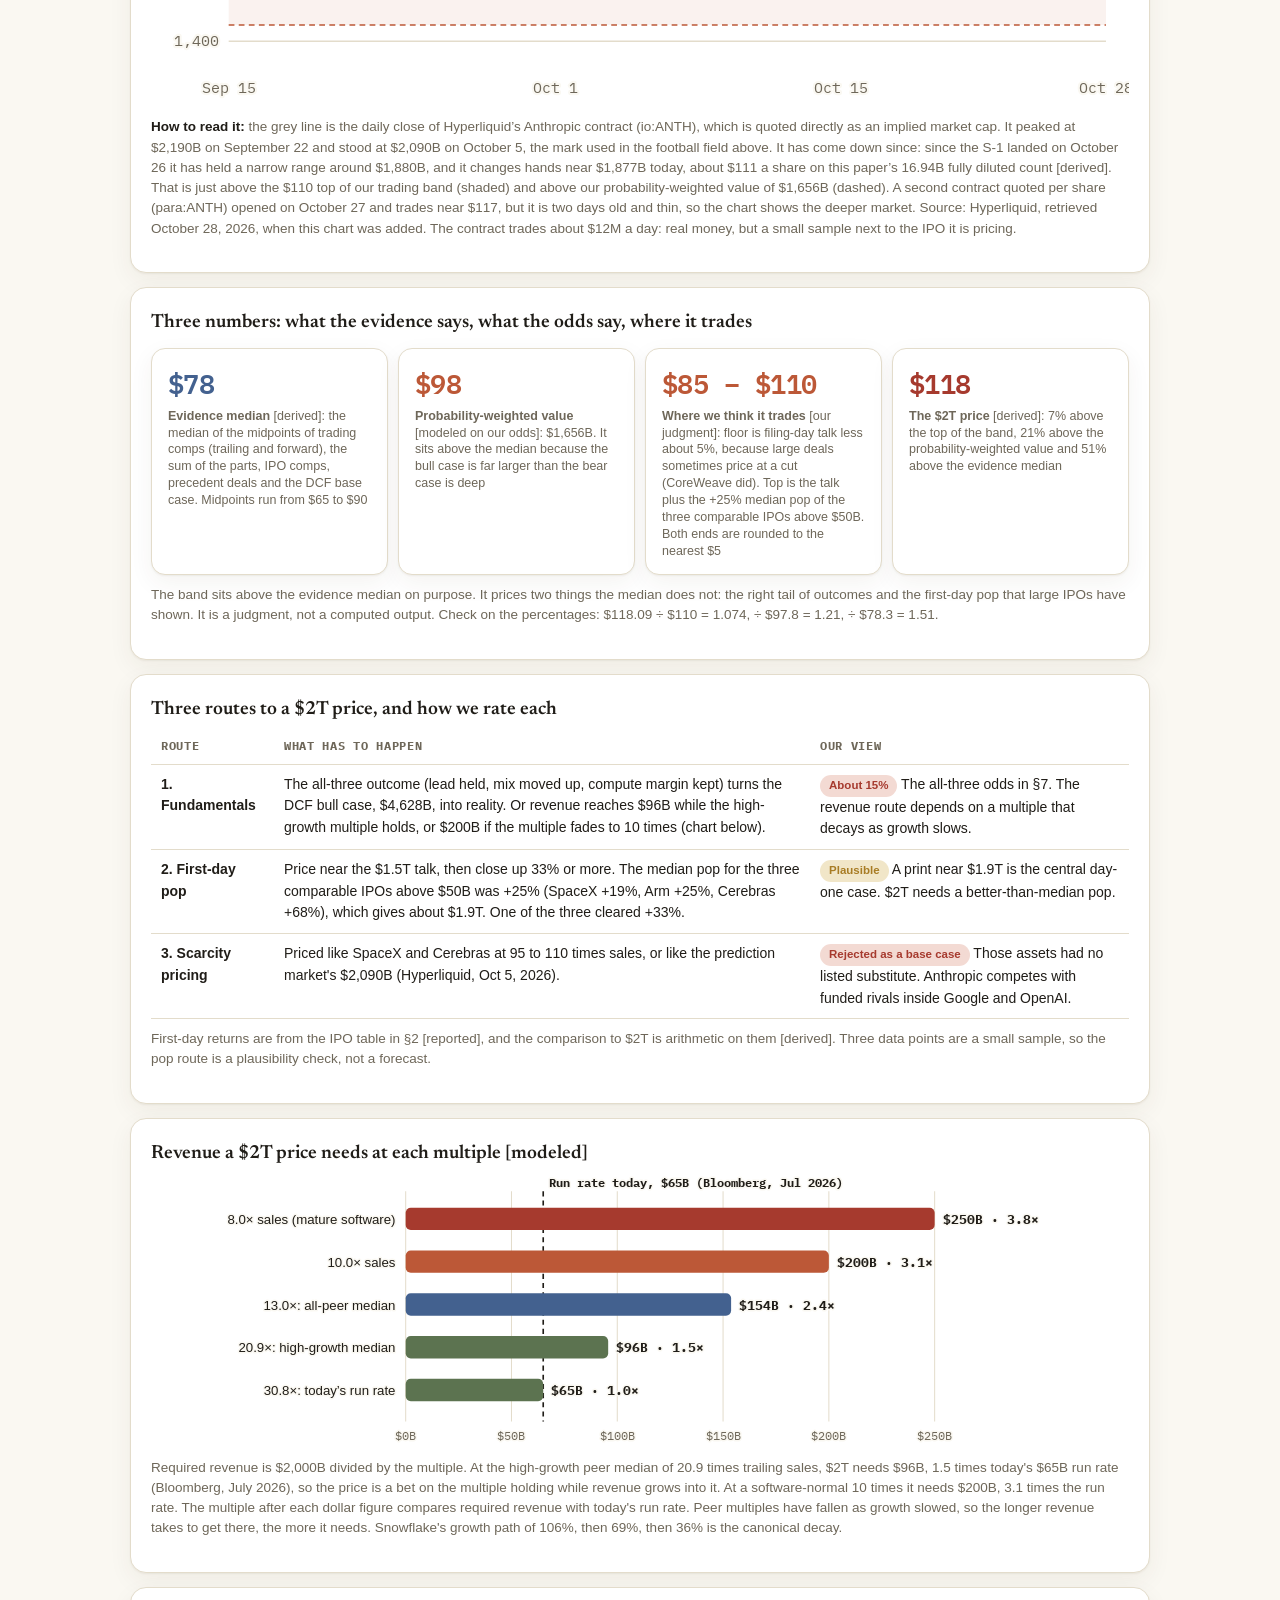
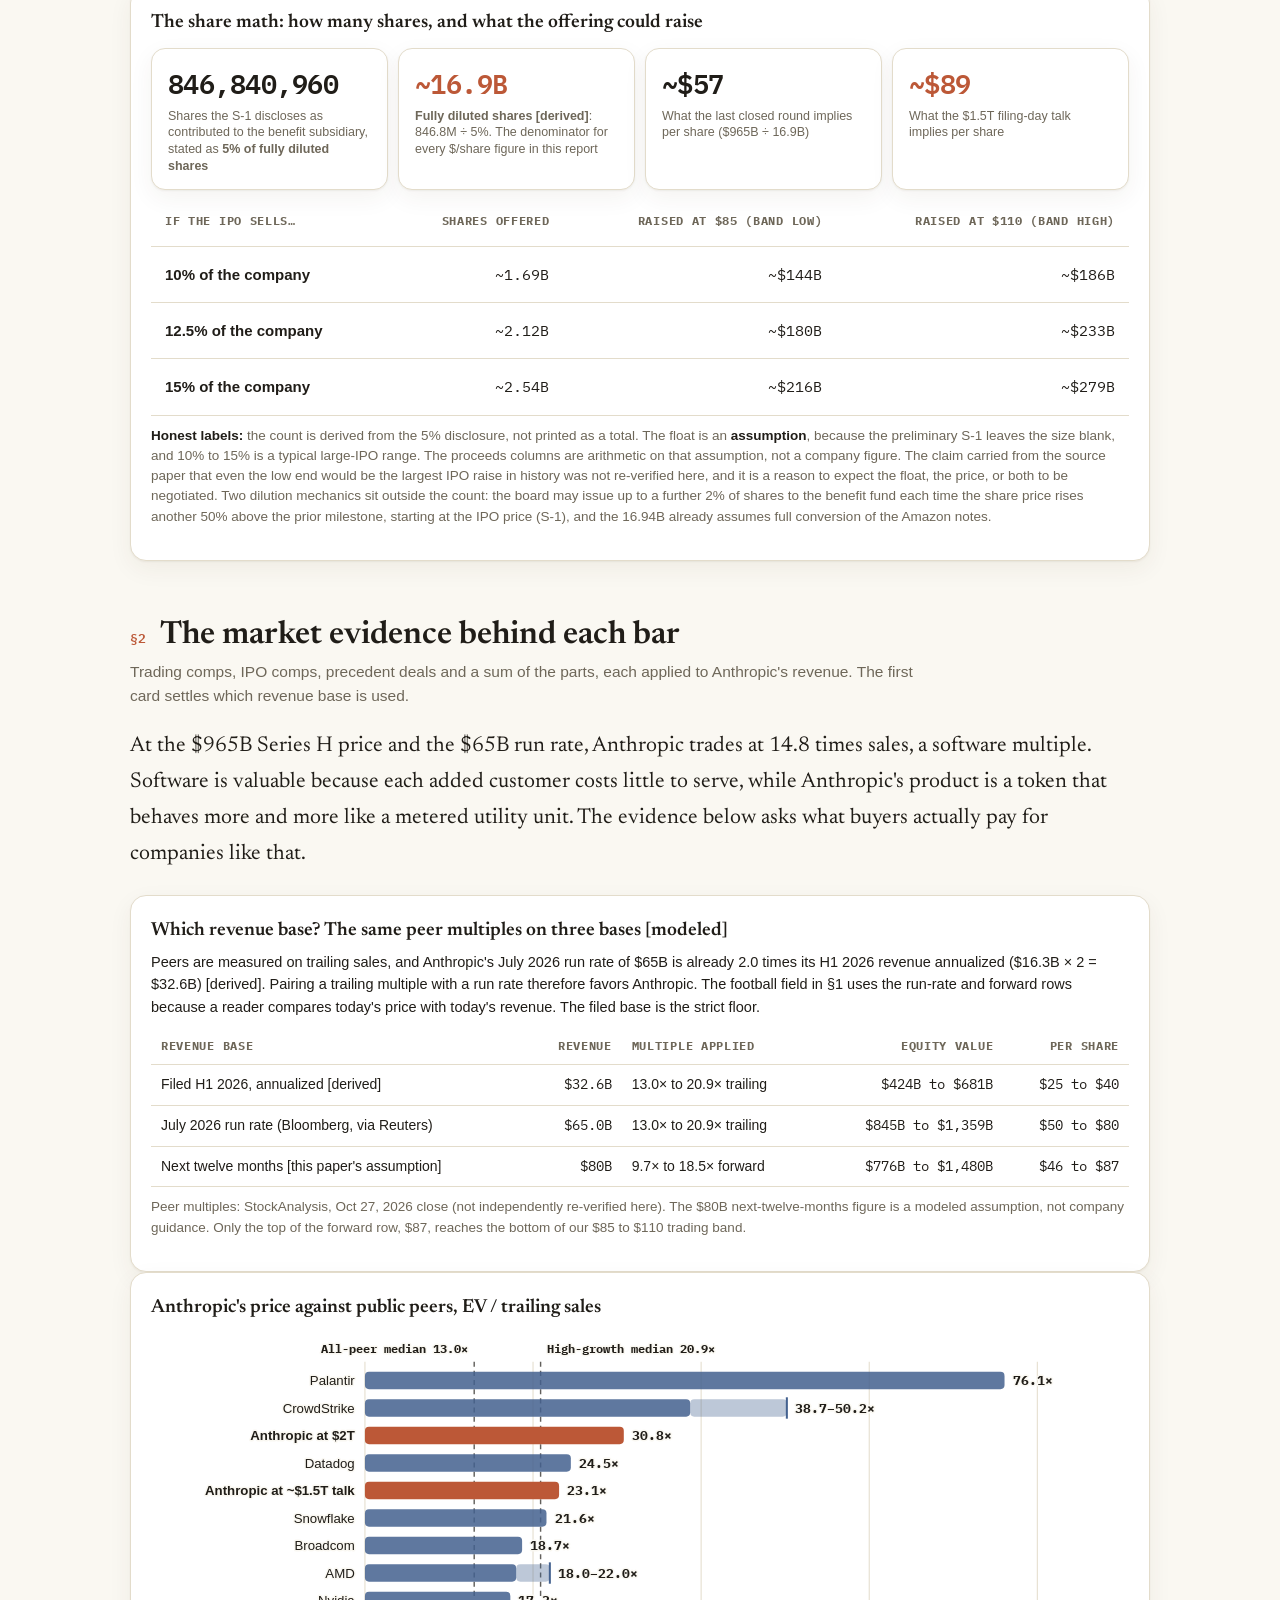
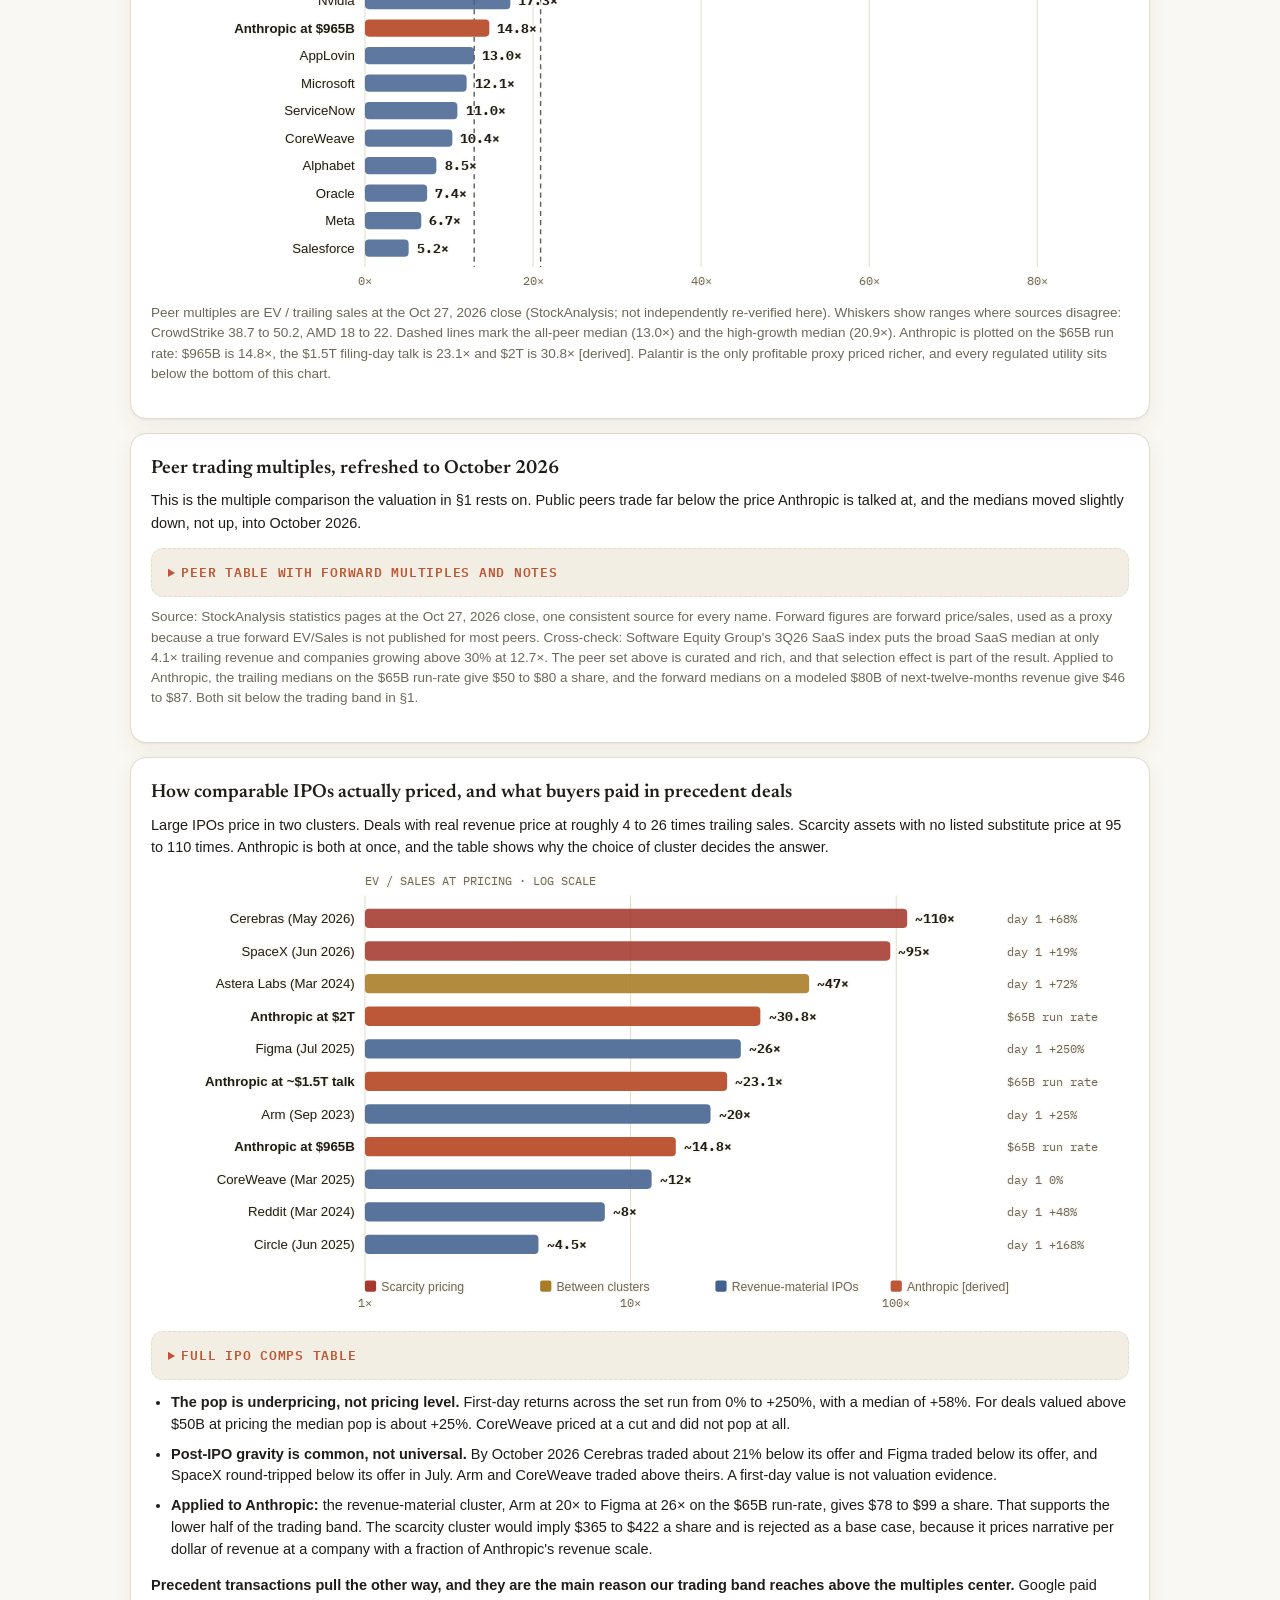
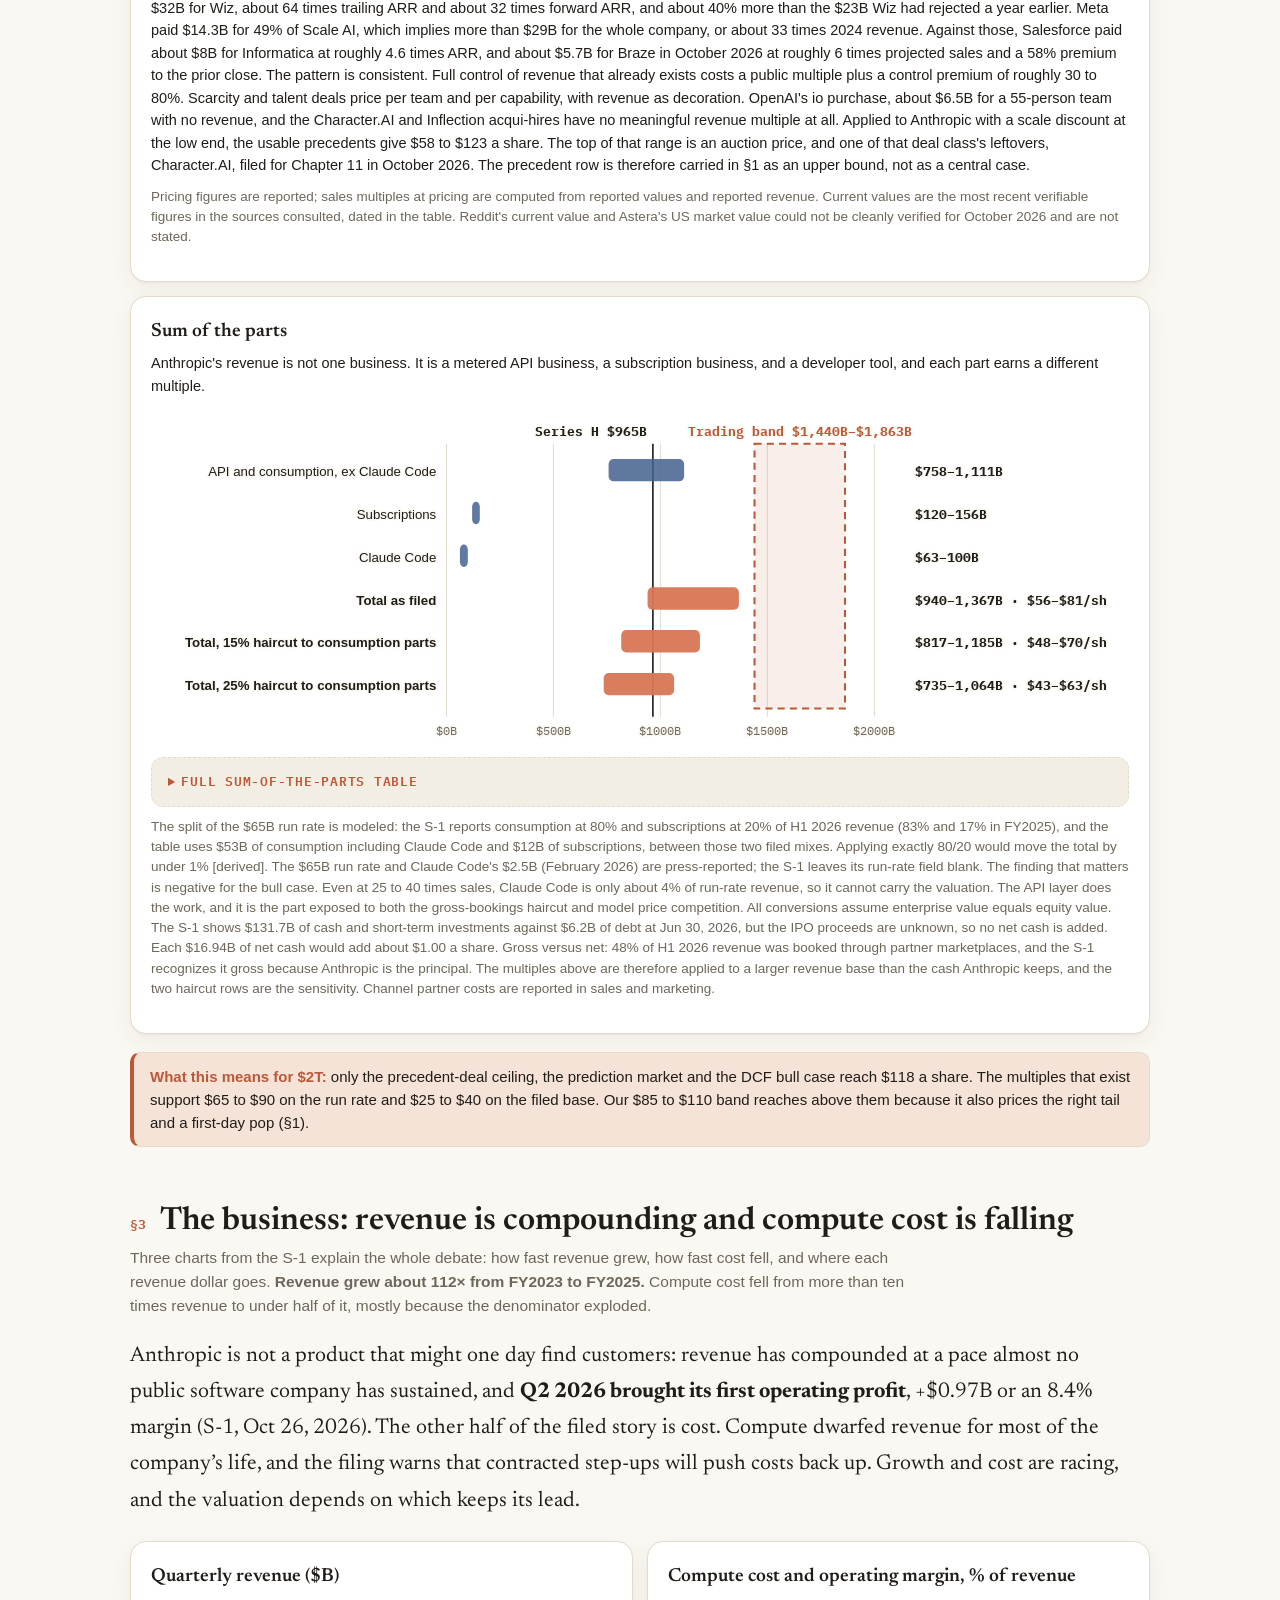
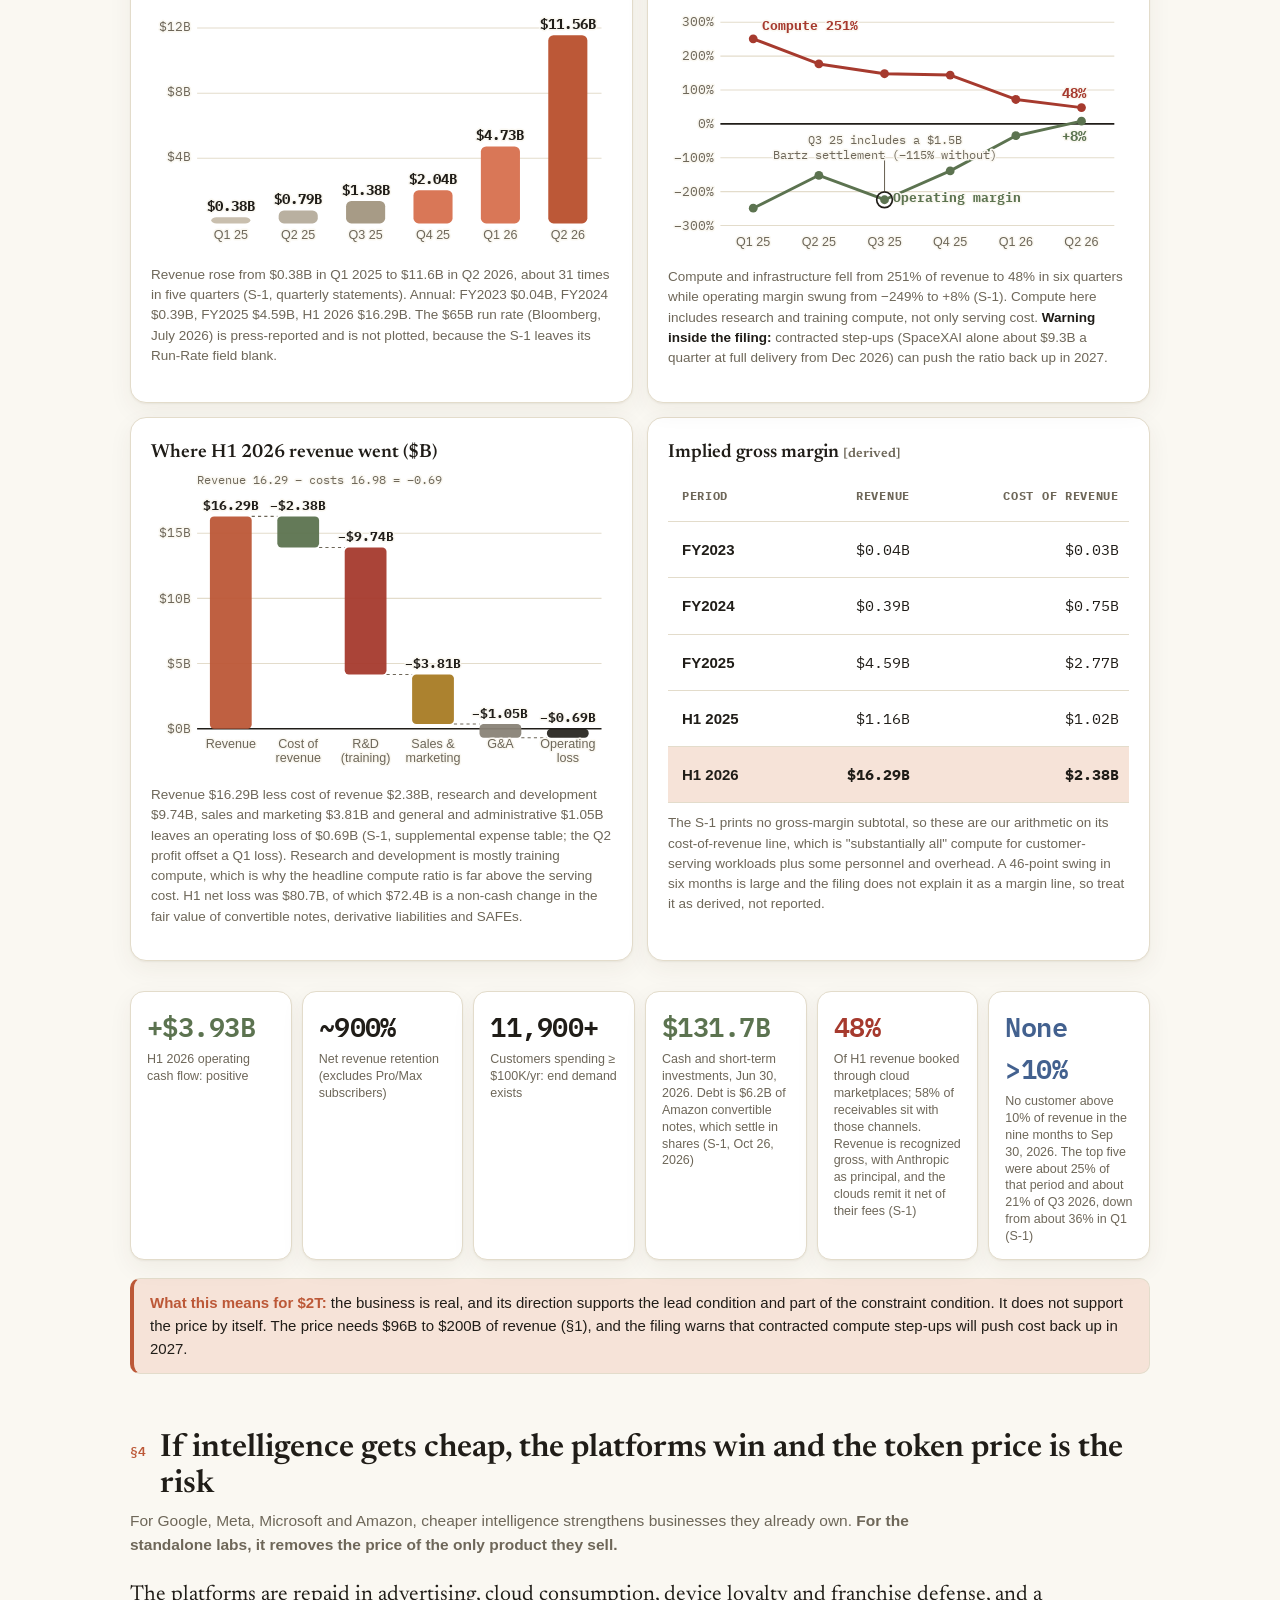
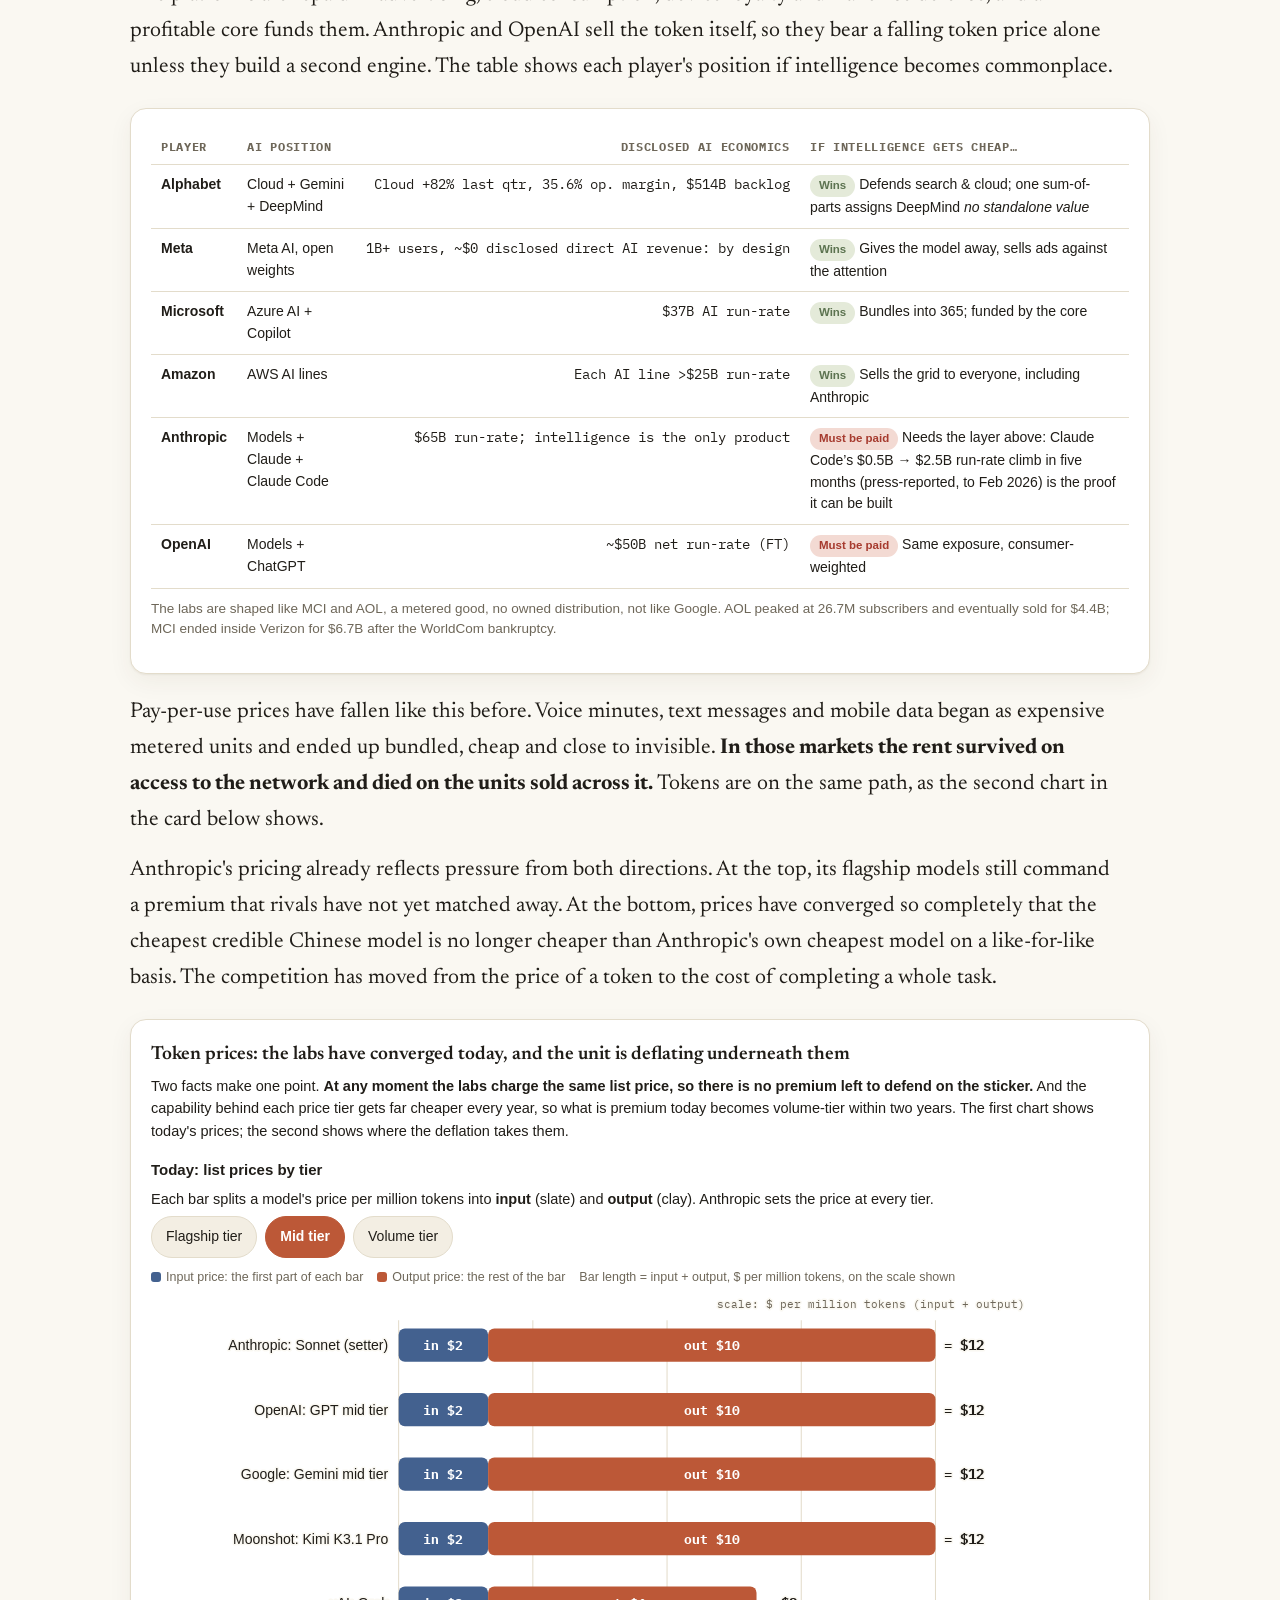
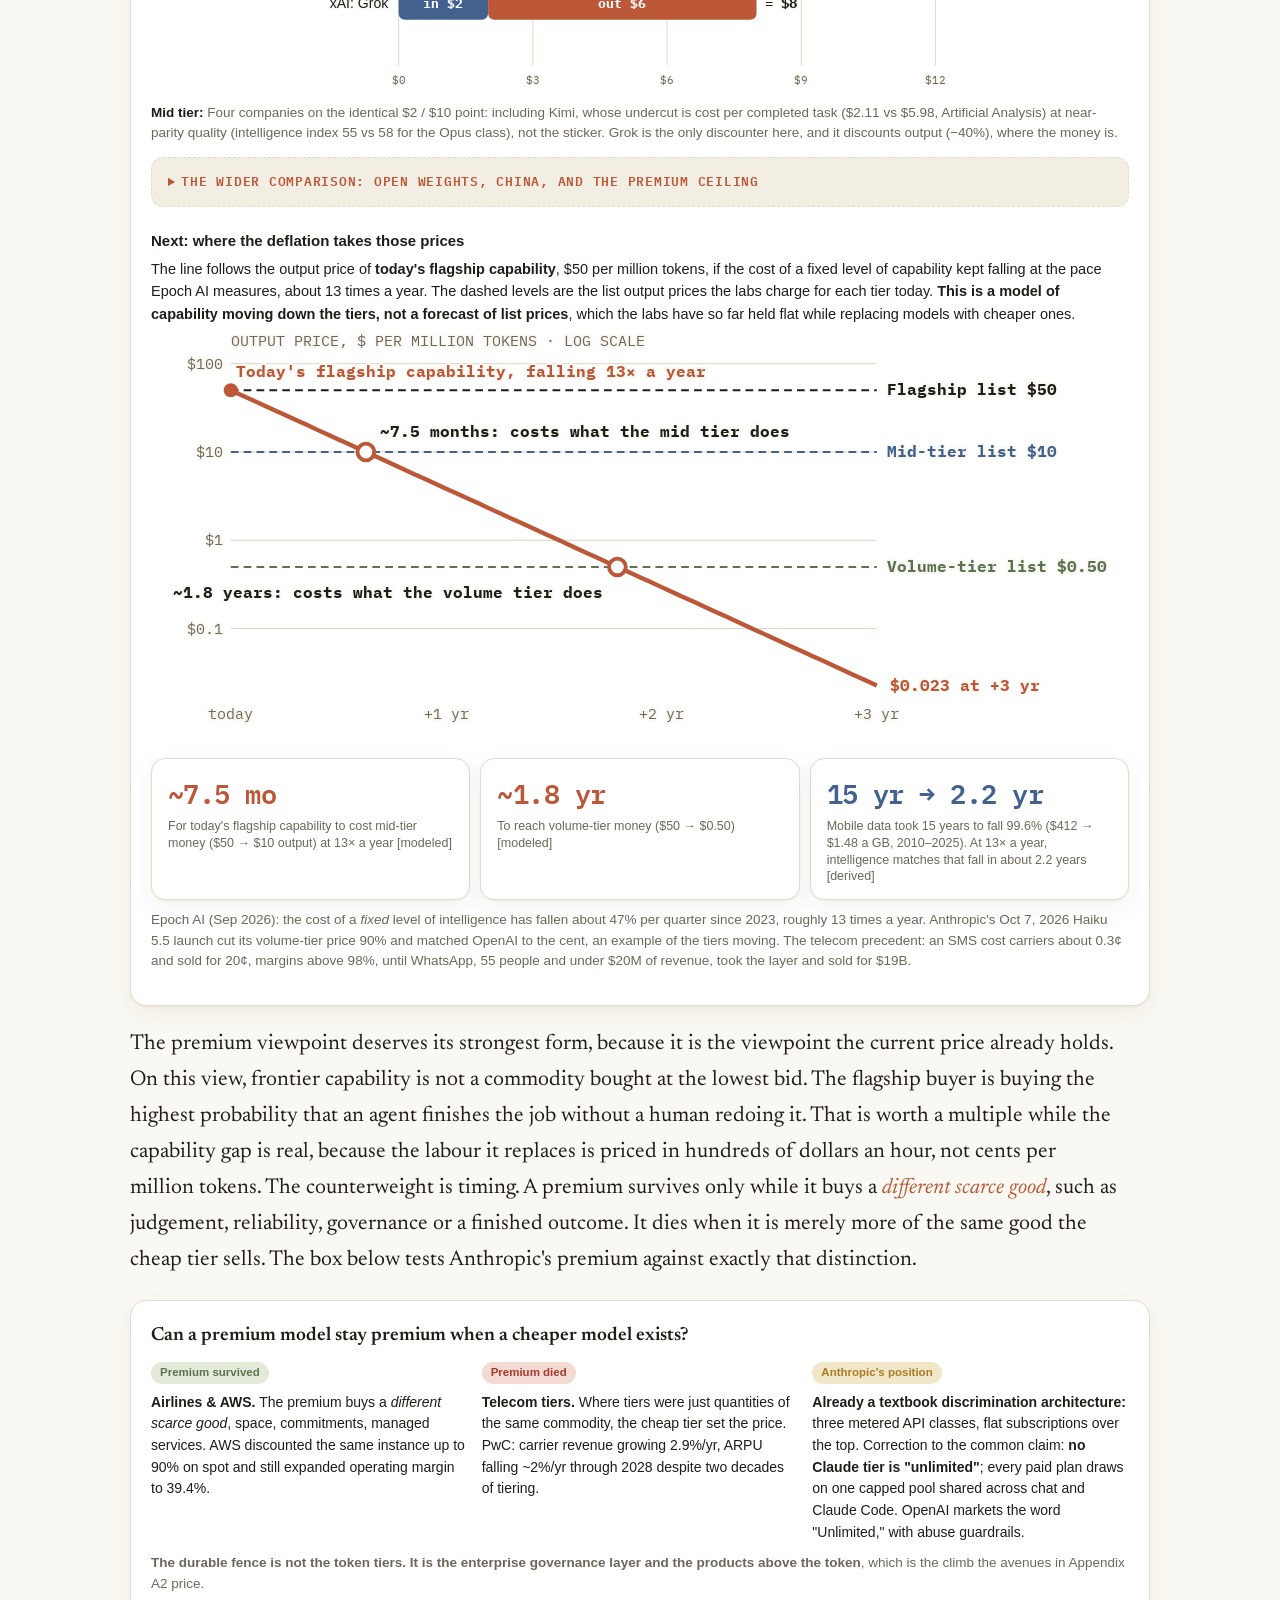
==== commit 86dea4a5: "Bolding pass: load-bearing findings and figures in strong (Anthropic)" ====
--- a/anthropic-ipo.html
+++ b/anthropic-ipo.html
@@ -414,7 +414,7 @@
 <header class="hero">
   <p class="kicker">Interactive research paper · S-1 filed Oct 26, 2026 · Ticker: ANT (Nasdaq)</p>
   <h1>Is Anthropic worth <em>$2T</em>? What the price requires, and where we think the stock trades</h1>
-  <p class="lede">A $2T price, about <strong>$118 a share</strong>, is a bet that three things all go right: Anthropic holds its enterprise lead, moves more of its revenue up from metered tokens into applications and agents, and keeps the owners of compute from taking the margin. We put the odds of all three at about <strong>15%</strong> [our judgment]. Weighting every outcome by its odds gives <strong>$98 a share</strong>, or $1.66T [modeled], and we expect the stock to trade between <strong>$85 and $110</strong>, or $1.44T to $1.86T. A $2T print is reachable as a first-day close. It is not our estimate of fair value.</p>
+  <p class="lede">A $2T price, about <strong>$118 a share</strong>, is a bet that three things all go right: Anthropic holds its enterprise lead, moves more of its revenue up from metered tokens into applications and agents, and keeps the owners of compute from taking the margin. We put the odds of all three at about <strong>15%</strong> [our judgment]. Weighting every outcome by its odds gives <strong>$98 a share</strong>, or $1.66T [modeled], and we expect the stock to trade between <strong>$85 and $110</strong>, or $1.44T to $1.86T. <strong>A $2T print is reachable as a first-day close.</strong> <strong>It is not our estimate of fair value.</strong></p>
   <div class="statgrid">
     <div class="stat"><div class="v">$965B</div><div class="l">Last closed round: Series H, May 2026, a $65B raise (startuphub.ai, citing Yahoo Finance and TechCrunch)</div></div>
     <div class="stat"><div class="v slate">~$1,500B</div><div class="l">Filing-day talk, about $89 a share (Reuters, Oct 26, 2026)</div></div>
@@ -439,7 +439,7 @@
           <div class="ev-mark" style="left:39.4%"><i style="background:var(--clay)"></i><span style="bottom:16px">$2T $118</span></div>
           <div class="ev-mark" style="left:91%"><i style="background:var(--sage)"></i><span style="top:16px">Bull $273</span></div>
         </div>
-        <div class="ev-cap">The shaded band is where we think it trades: <b>$85 to $110</b>. The evidence median is $78 and our probability-weighted value is $98 [modeled]. $2T sits above all three. Section 1 shows every technique.</div>
+        <div class="ev-cap">The shaded band is where we think it trades: <b>$85 to $110</b>. The evidence median is $78 and our probability-weighted value is $98 [modeled]. <strong>$2T sits above all three.</strong> Section 1 shows every technique.</div>
       </div>
       <div class="ev">
         <div class="ev-t">The business, revenue</div>
@@ -468,7 +468,7 @@
       <li><b>The business (§3).</b> H1 2026 revenue was $16.3B and the run rate reached $65B by July 2026 (press-reported; the S-1 leaves its run-rate field blank). Q2 2026 was the first operating-profit quarter (+$0.97B, S-1). These facts support the lead condition, not the price on their own.</li>
       <li><b>The risk to the multiple (§4).</b> If intelligence gets cheap, the platforms win because they own distribution and a second cash engine. List prices have converged across every US rival, and the cost of a fixed level of capability falls about 13 times a year (Epoch AI, Sep 2026).</li>
       <li><b>The historical test (§5).</b> In the internet boom the survivors owned distribution and a cash machine outside the hype asset. Anthropic has a profitable quarter and rented distribution, and it lists near the peak.</li>
-      <li><b>Where the profit sits (§6).</b> Of each $100 of enterprise AI spending, $38 goes to applications and agents and $25 to models. Chips, memory and cloud keep most of the profit. Anthropic spans the model and application layers, and 80% of its H1 2026 revenue is metered consumption (S-1), so the lever is the revenue mix.</li>
+      <li><b>Where the profit sits (§6).</b> Of each $100 of enterprise AI spending, $38 goes to applications and agents and $25 to models. <strong>Chips, memory and cloud keep most of the profit.</strong> Anthropic spans the model and application layers, and 80% of its H1 2026 revenue is metered consumption (S-1), so the lever is the revenue mix.</li>
       <li><b>The odds (§7).</b> Three conditions have to hold together, at about 15%. The S-1 puts fixed or minimum compute commitments at $265.6B, and the named arrangements add up to about $637B [derived], which makes the downside steeper. The appendix holds the coexistence test, three business avenues and the filing's own risk list.</li>
     </ul>
     <details class="toc">
@@ -493,7 +493,7 @@
   <div class="sec-head"><span class="sec-num">§1</span><h2>What a $2T price requires, and where we think the stock trades</h2></div>
   <p class="sec-sub">Every valuation technique drawn side by side, then the revenue a $2T price needs, then the three numbers this paper puts on it.</p>
   <div class="narrative">
-    <p><strong>No single technique reaches $2T on its own.</strong> The DCF base case, trading comps, the sum of the parts and IPO comps all land between $50 and $100 a share. Only the precedent-deal ceiling ($123), the prediction market ($123) and the DCF bull case ($273) sit above $118. The dashed box is where we think the stock trades, $85 to $110. The solid line is the last closed round, about $57, and the dotted red line is $2T.</p>
+    <p><strong><strong>No single technique reaches $2T on its own.</strong></strong> The DCF base case, trading comps, the sum of the parts and IPO comps all land between $50 and $100 a share. Only the precedent-deal ceiling ($123), the prediction market ($123) and the DCF bull case ($273) sit above $118. The dashed box is where we think the stock trades, $85 to $110. The solid line is the last closed round, about $57, and the dotted red line is $2T.</p>
     <p>Read each row from left to right. The bar shows the implied price per share, and the label above it shows the total equity value (TEV) behind it. Per-share figures divide TEV by about 16.9B fully diluted shares, derived from the filing (card below). Tap any row for what it demands of the business.</p>
   </div>
   <div class="explain"><b>Explainer: TEV and run rate.</b><p>TEV here means total equity value, the whole company's price, never an enterprise value net of cash. Run rate is the latest month or quarter of revenue multiplied up to a year. It is not reported revenue, which is why the paper shows both.</p></div>
@@ -686,9 +686,9 @@
 
 <section id="filed">
   <div class="sec-head"><span class="sec-num">§3</span><h2>The business: revenue is compounding and compute cost is falling</h2></div>
-  <p class="sec-sub">Three charts from the S-1 explain the whole debate: how fast revenue grew, how fast cost fell, and where each revenue dollar goes. Revenue grew about 112× from FY2023 to FY2025. Compute cost fell from more than ten times revenue to under half of it, mostly because the denominator exploded.</p>
+  <p class="sec-sub">Three charts from the S-1 explain the whole debate: how fast revenue grew, how fast cost fell, and where each revenue dollar goes. <strong>Revenue grew about 112× from FY2023 to FY2025.</strong> Compute cost fell from more than ten times revenue to under half of it, mostly because the denominator exploded.</p>
   <div class="narrative">
-    <p>Anthropic is not a product that might one day find customers: revenue has compounded at a pace almost no public software company has sustained, and Q2 2026 brought its first operating profit, +$0.97B or an 8.4% margin (S-1, Oct 26, 2026). The other half of the filed story is cost. Compute dwarfed revenue for most of the company’s life, and the filing warns that contracted step-ups will push costs back up. Growth and cost are racing, and the valuation depends on which keeps its lead.</p>
+    <p>Anthropic is not a product that might one day find customers: revenue has compounded at a pace almost no public software company has sustained, and <strong>Q2 2026 brought its first operating profit</strong>, +$0.97B or an 8.4% margin (S-1, Oct 26, 2026). The other half of the filed story is cost. Compute dwarfed revenue for most of the company’s life, and the filing warns that contracted step-ups will push costs back up. Growth and cost are racing, and the valuation depends on which keeps its lead.</p>
   </div>
   <div class="grid2">
     <div class="card">
@@ -734,7 +734,7 @@
 
 <section id="tokens">
   <div class="sec-head"><span class="sec-num">§4</span><h2>If intelligence gets cheap, the platforms win and the token price is the risk</h2></div>
-  <p class="sec-sub">For Google, Meta, Microsoft and Amazon, cheaper intelligence strengthens businesses they already own. For the standalone labs, it removes the price of the only product they sell.</p>
+  <p class="sec-sub">For Google, Meta, Microsoft and Amazon, cheaper intelligence strengthens businesses they already own. <strong>For the standalone labs, it removes the price of the only product they sell.</strong></p>
   <div class="narrative">
     <p>The platforms are repaid in advertising, cloud consumption, device loyalty and franchise defense, and a profitable core funds them. Anthropic and OpenAI sell the token itself, so they bear a falling token price alone unless they build a second engine. The table shows each player's position if intelligence becomes commonplace.</p>
   </div>
@@ -752,12 +752,12 @@
   </div>
 
   <div class="narrative">
-    <p>Pay-per-use prices have fallen like this before. Voice minutes, text messages and mobile data began as expensive metered units and ended up bundled, cheap and close to invisible. In those markets the rent survived on access to the network and died on the units sold across it. Tokens are on the same path, as the second chart in the card below shows.</p>
+    <p>Pay-per-use prices have fallen like this before. Voice minutes, text messages and mobile data began as expensive metered units and ended up bundled, cheap and close to invisible. <strong>In those markets the rent survived on access to the network and died on the units sold across it.</strong> Tokens are on the same path, as the second chart in the card below shows.</p>
     <p>Anthropic's pricing already reflects pressure from both directions. At the top, its flagship models still command a premium that rivals have not yet matched away. At the bottom, prices have converged so completely that the cheapest credible Chinese model is no longer cheaper than Anthropic's own cheapest model on a like-for-like basis. The competition has moved from the price of a token to the cost of completing a whole task.</p>
   </div>
     <div class="card">
       <h3>Token prices: the labs have converged today, and the unit is deflating underneath them</h3>
-      <p style="font-size:14.5px;margin:6px 0 0">Two facts make one point. At any moment the labs charge the same list price, so there is no premium left to defend on the sticker. And the capability behind each price tier gets far cheaper every year, so what is premium today becomes volume-tier within two years. The first chart shows today's prices; the second shows where the deflation takes them.</p>
+      <p style="font-size:14.5px;margin:6px 0 0">Two facts make one point. <strong>At any moment the labs charge the same list price, so there is no premium left to defend on the sticker.</strong> And the capability behind each price tier gets far cheaper every year, so what is premium today becomes volume-tier within two years. The first chart shows today's prices; the second shows where the deflation takes them.</p>
       <h4 style="margin:16px 0 4px;font-size:15px">Today: list prices by tier</h4>
       <p style="font-size:14.5px;margin:6px 0 0">Each bar splits a model's price per million tokens into <b>input</b> (slate) and <b>output</b> (clay). Anthropic sets the price at every tier.</p>
       <div class="seg" data-tier-seg style="margin:6px 0 2px">
@@ -795,7 +795,7 @@
       <div><span class="pill lose">Premium died</span><p style="font-size:14px;margin:8px 0 0"><b>Telecom tiers.</b> Where tiers were just quantities of the same commodity, the cheap tier set the price. PwC: carrier revenue growing 2.9%/yr, ARPU falling ~2%/yr through 2028 despite two decades of tiering.</p></div>
       <div><span class="pill mid">Anthropic's position</span><p style="font-size:14px;margin:8px 0 0"><b>Already a textbook discrimination architecture:</b> three metered API classes, flat subscriptions over the top. Correction to the common claim: <b>no Claude tier is "unlimited"</b>; every paid plan draws on one capped pool shared across chat and Claude Code. OpenAI markets the word "Unlimited," with abuse guardrails.</p></div>
     </div>
-    <p class="cap">The durable fence is not the token tiers. It is the enterprise governance layer and the products above the token, which is the climb the avenues in Appendix A2 price.</p>
+    <p class="cap"><strong>The durable fence is not the token tiers. It is the enterprise governance layer and the products above the token</strong>, which is the climb the avenues in Appendix A2 price.</p>
   </div>
 
   <div class="narrative">
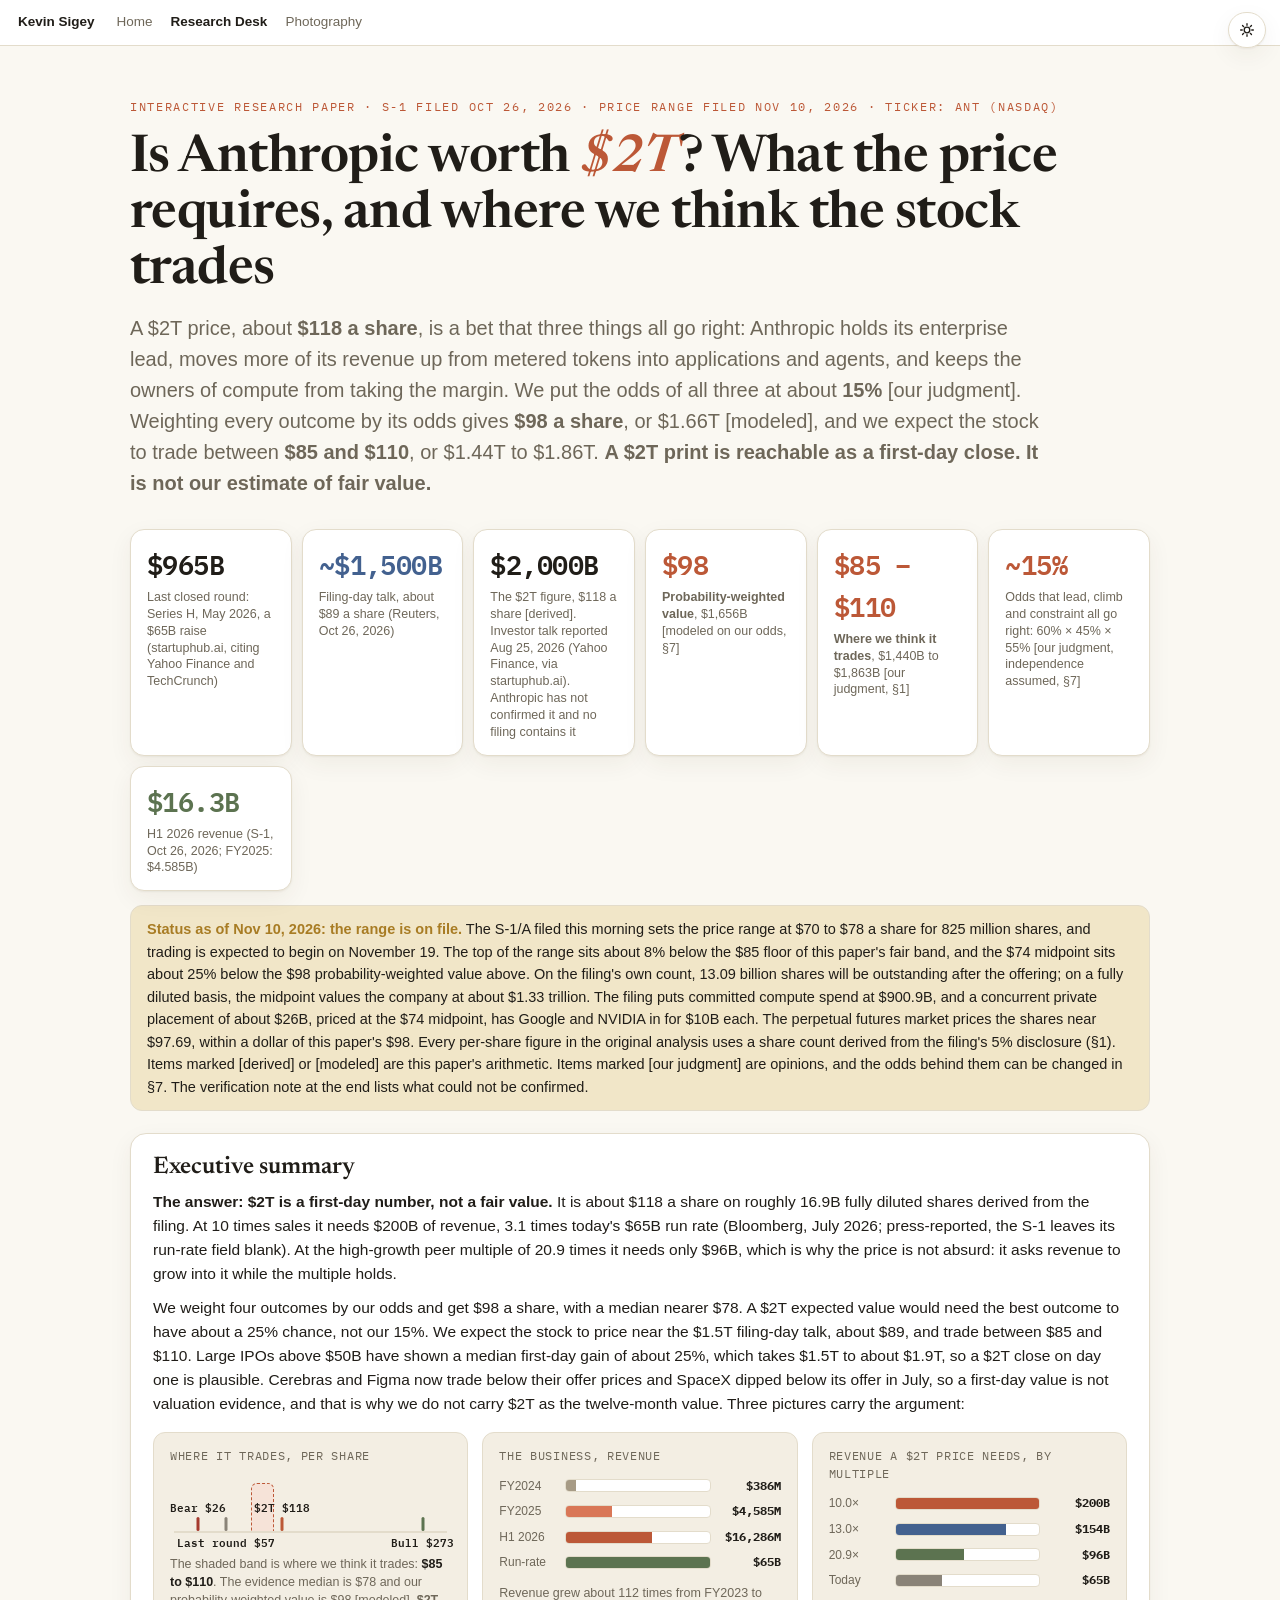
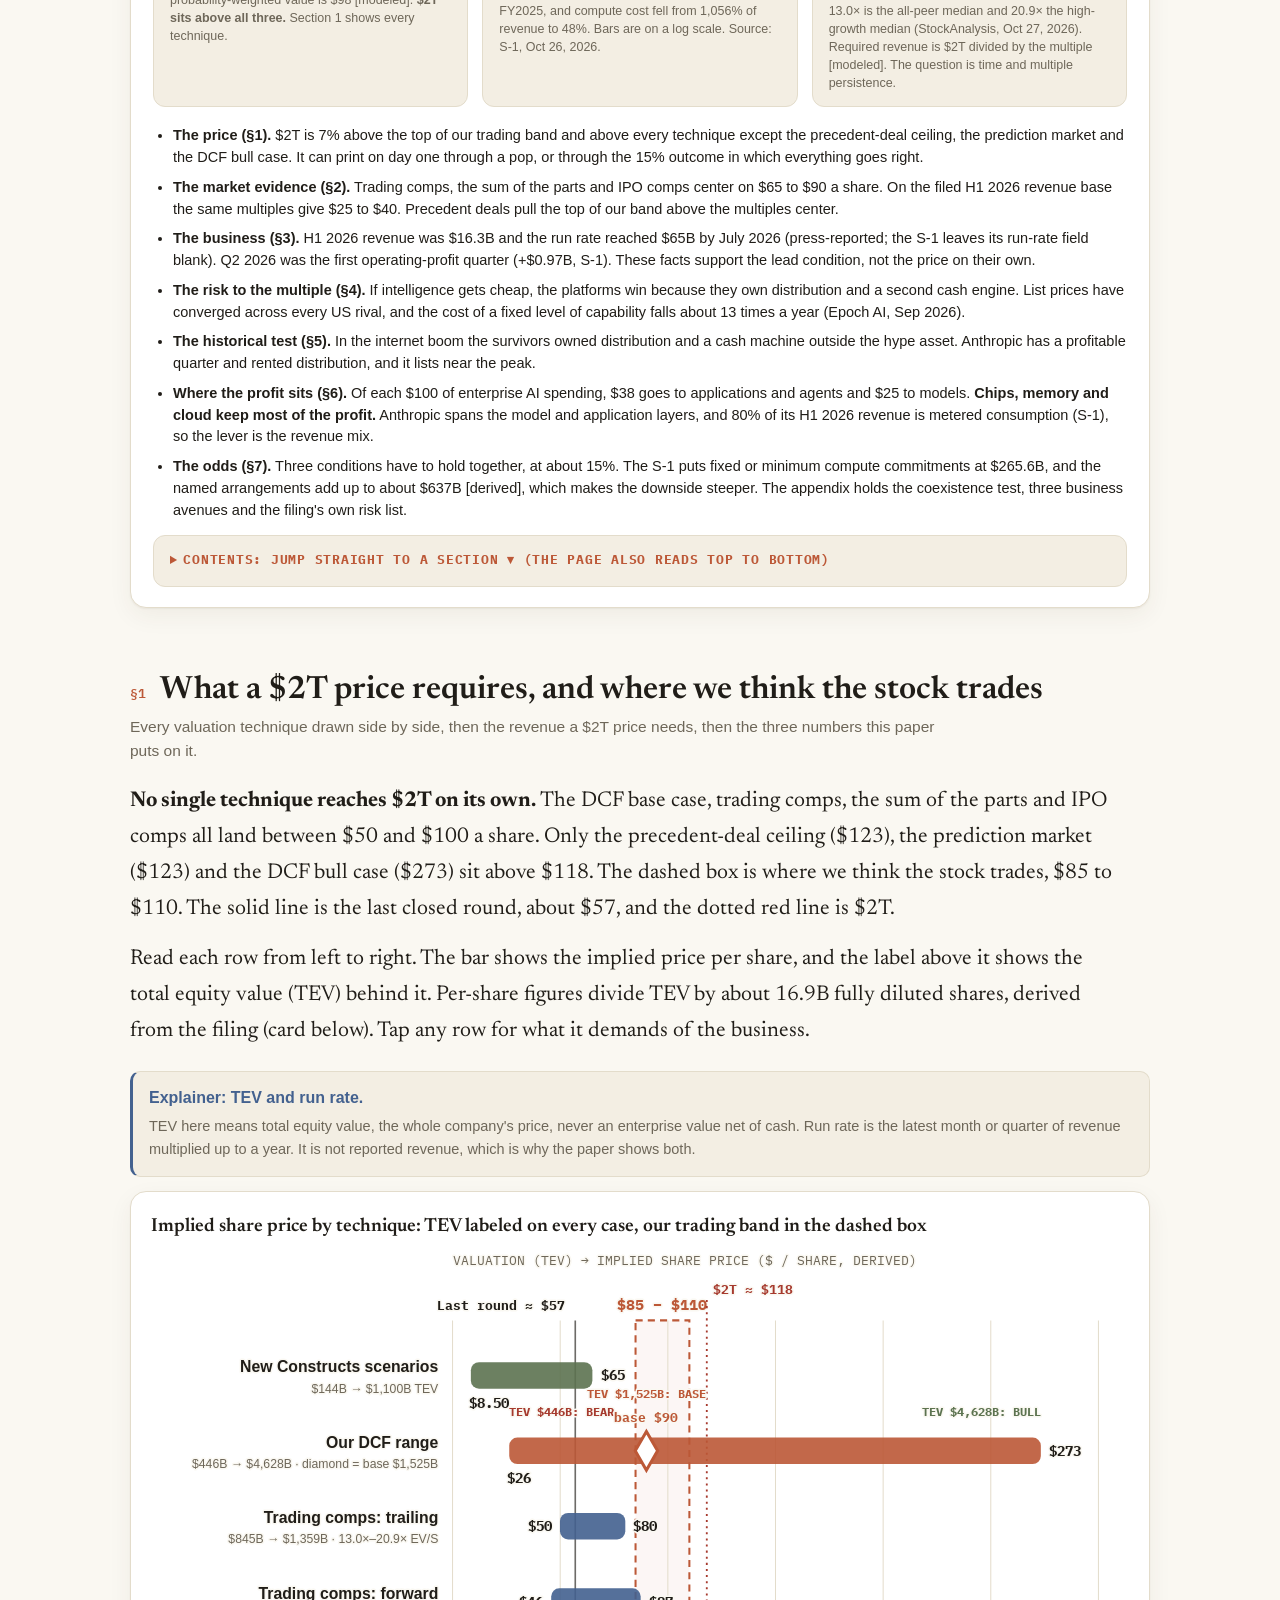
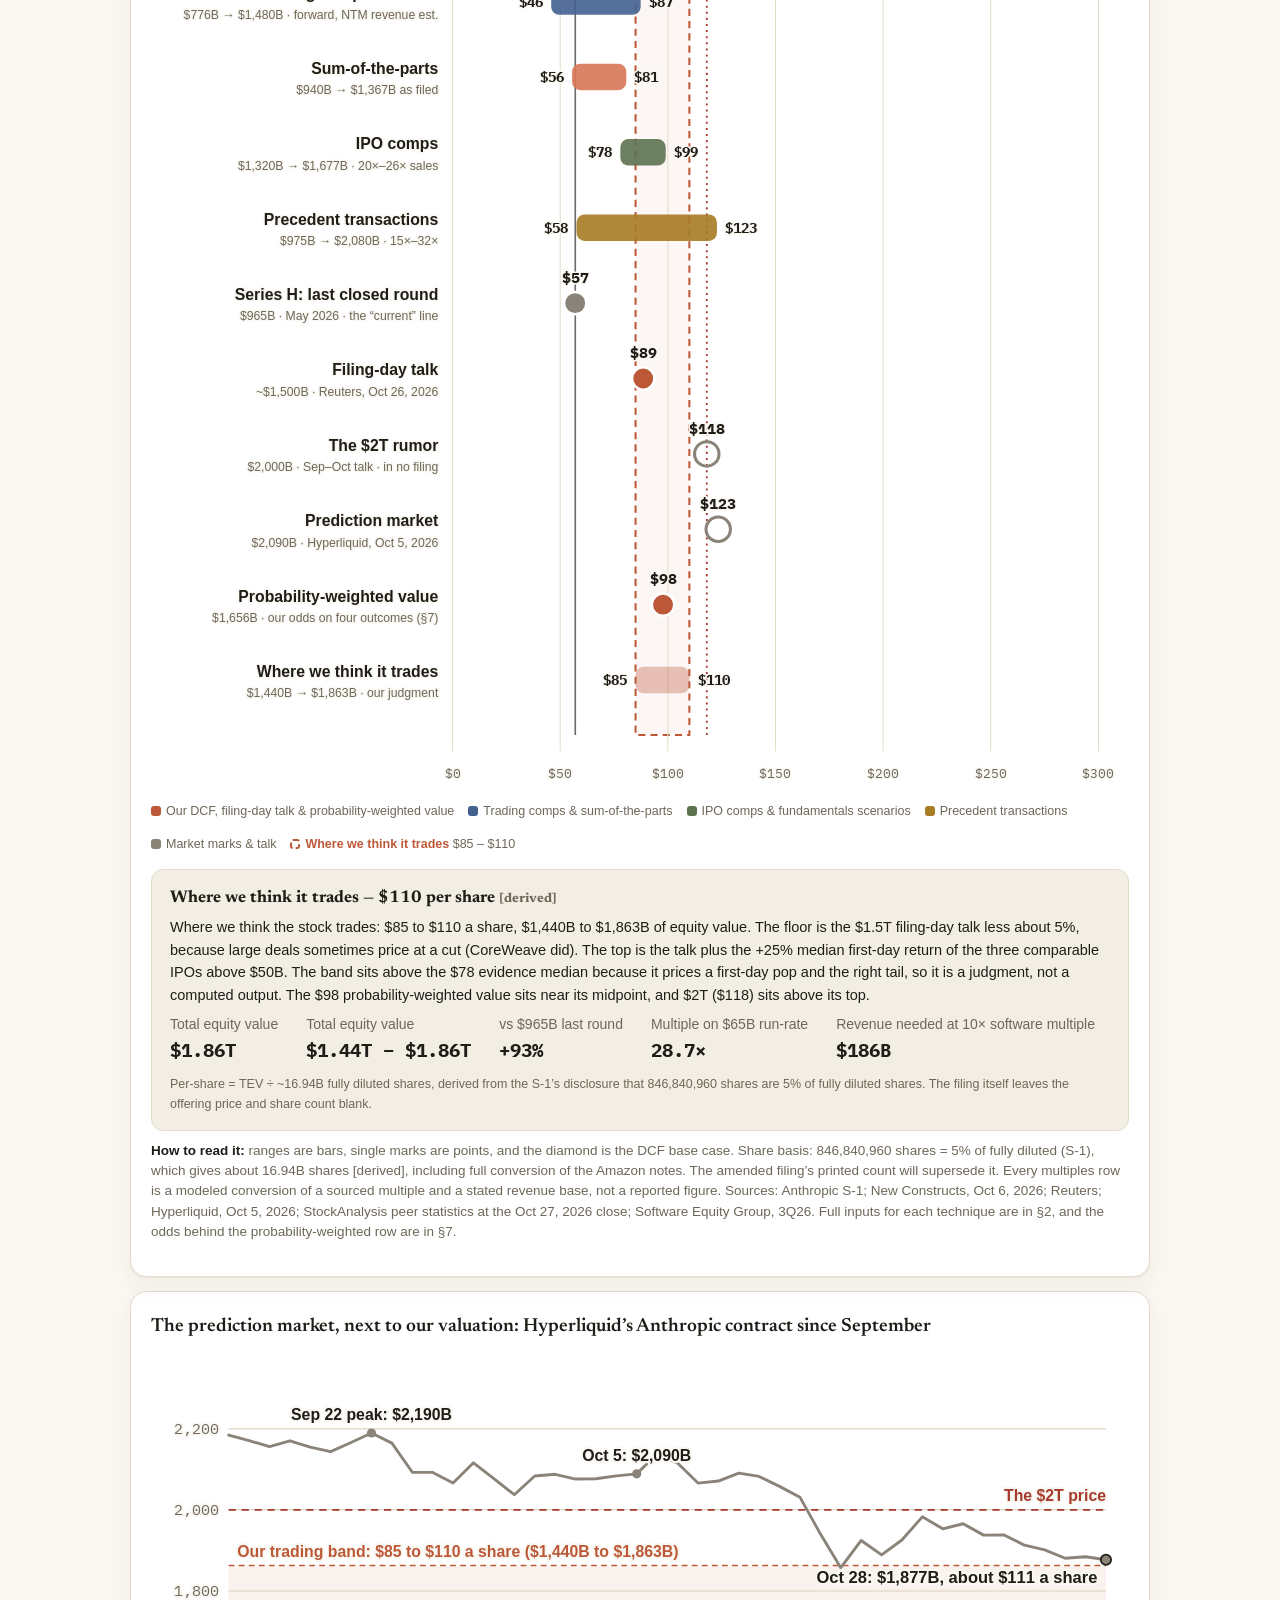
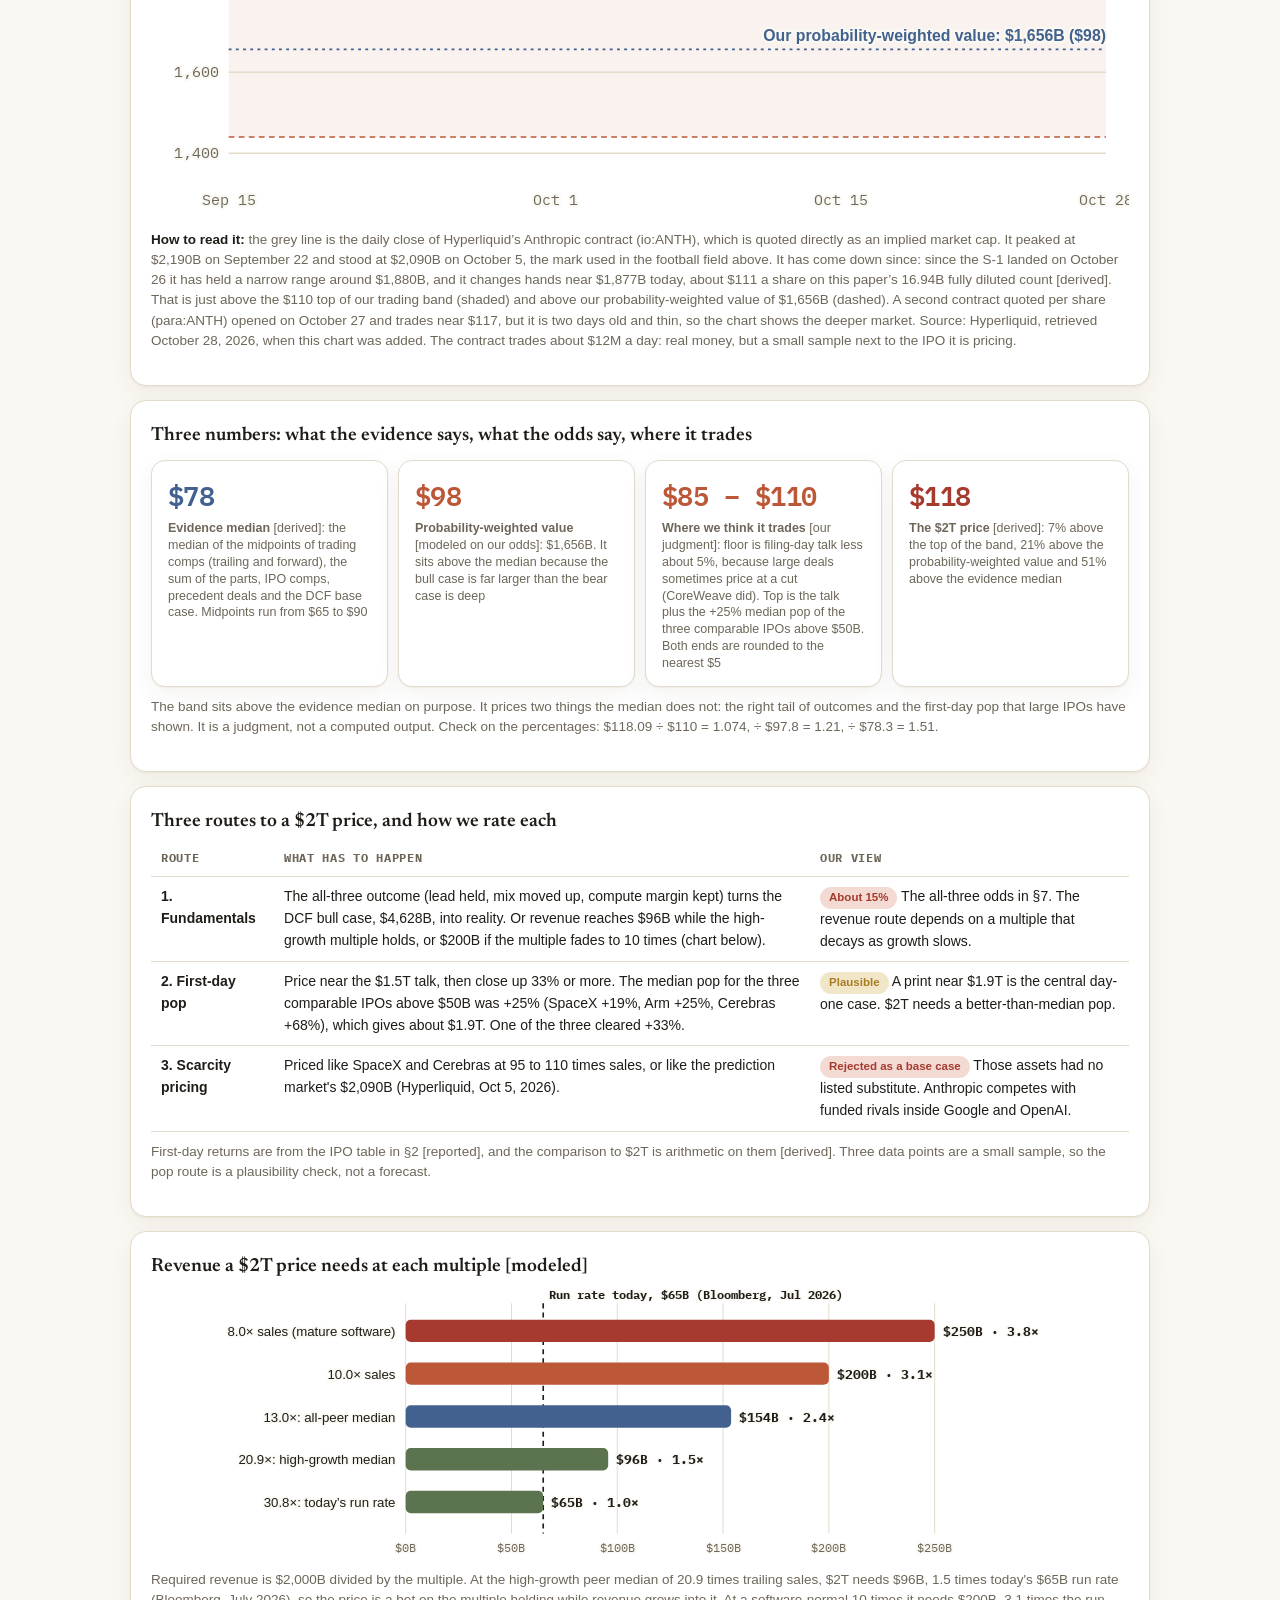
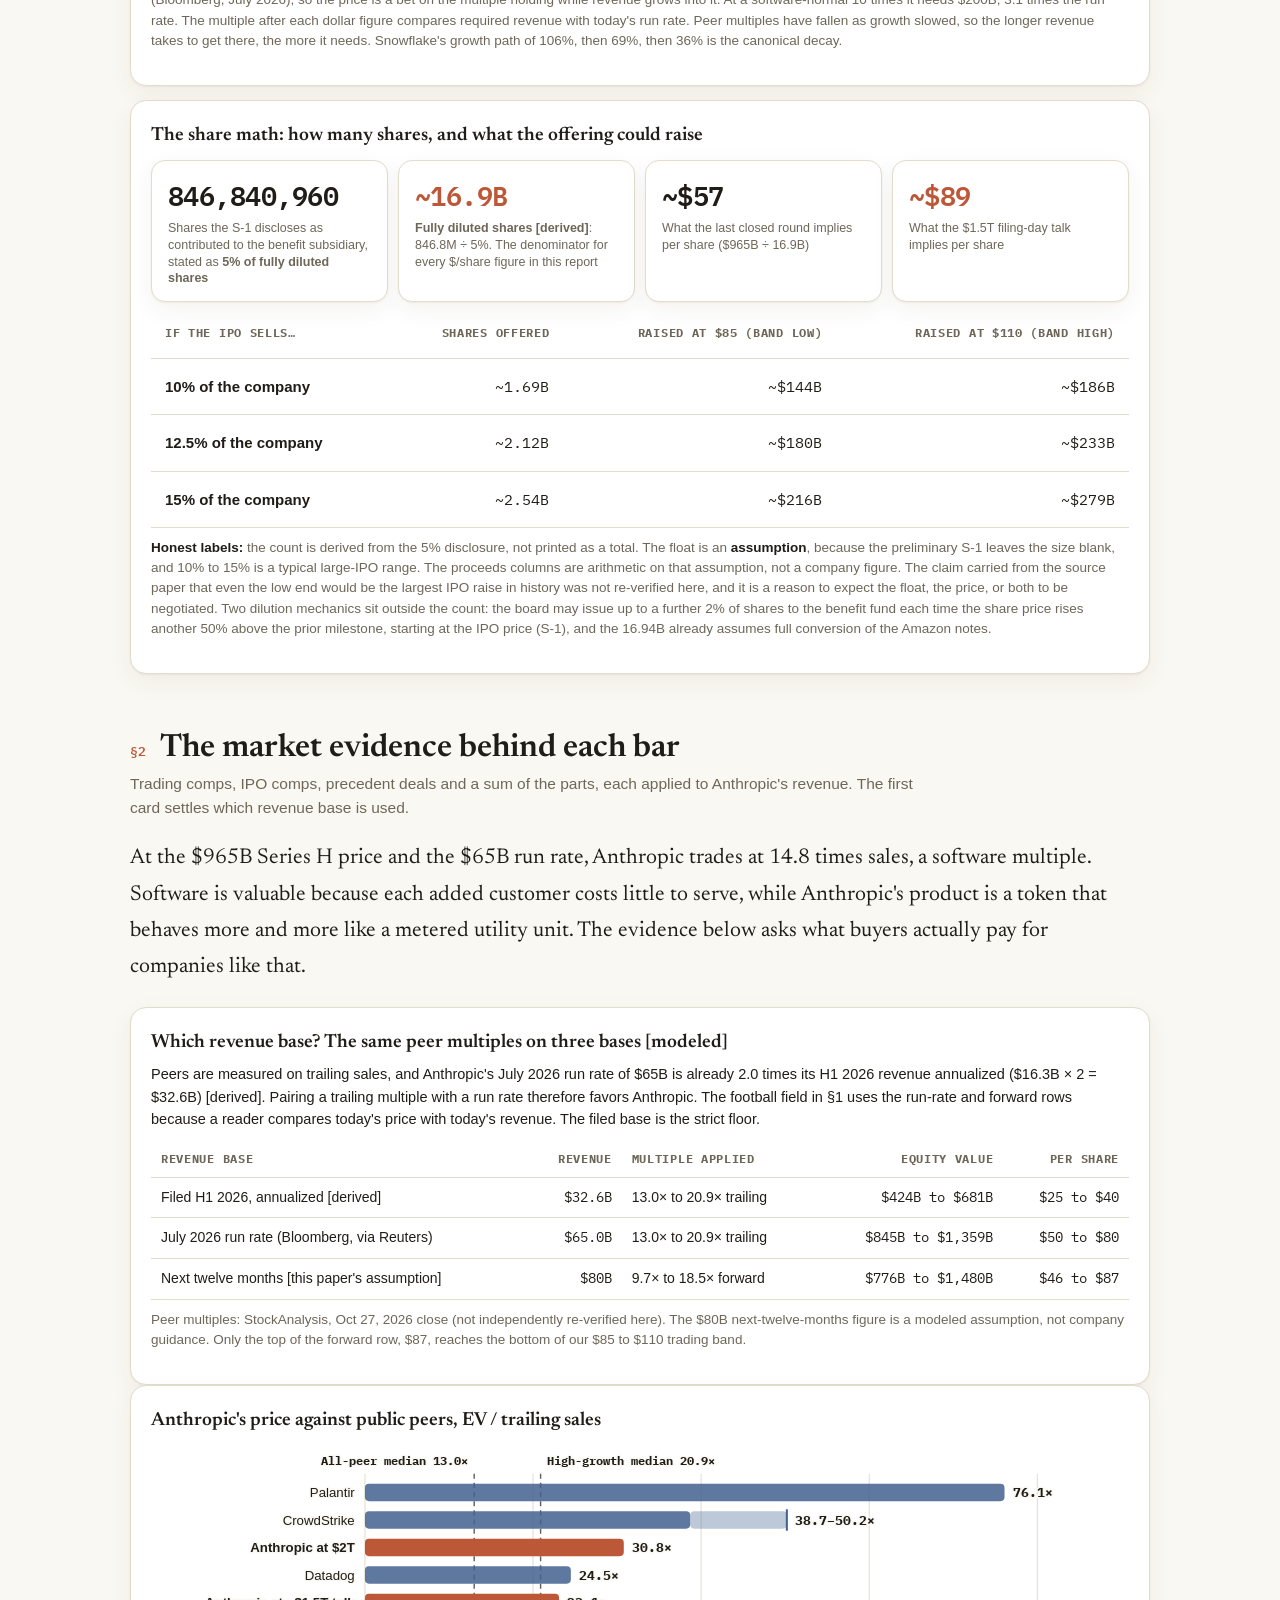
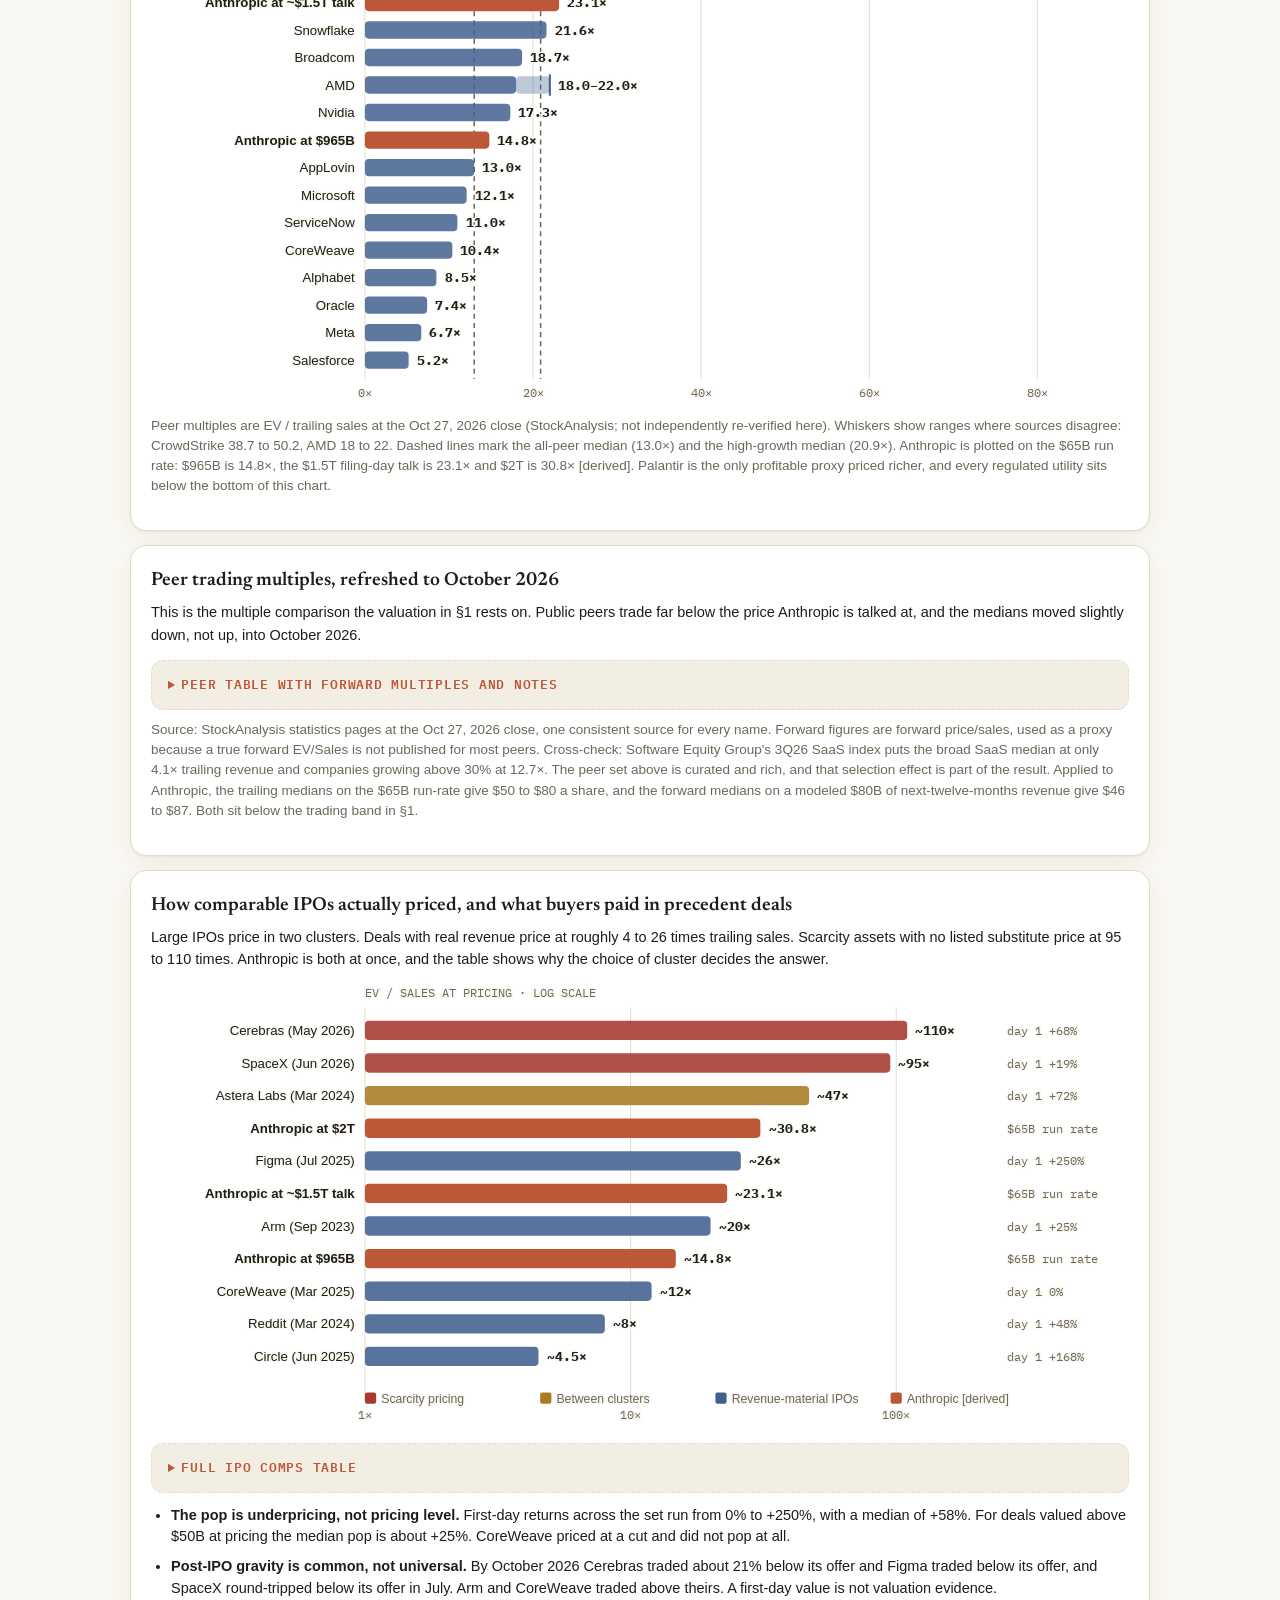
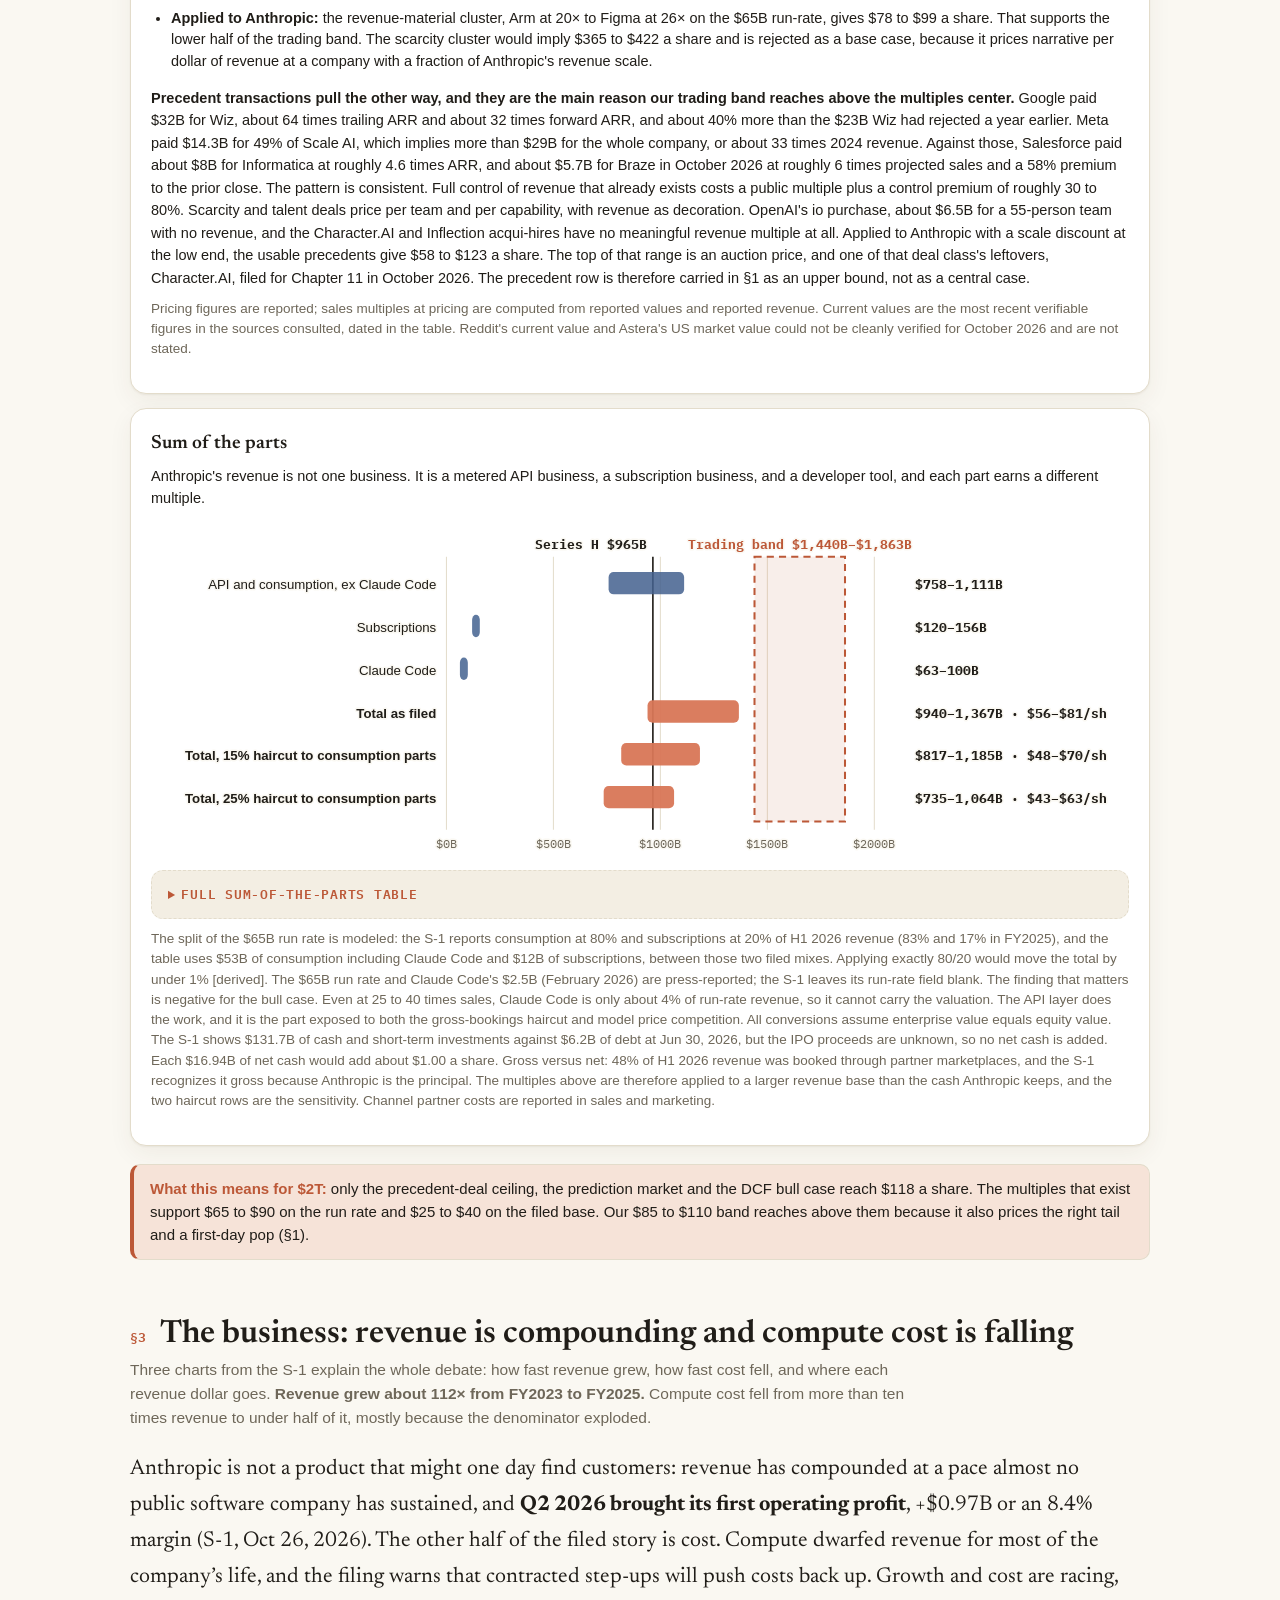
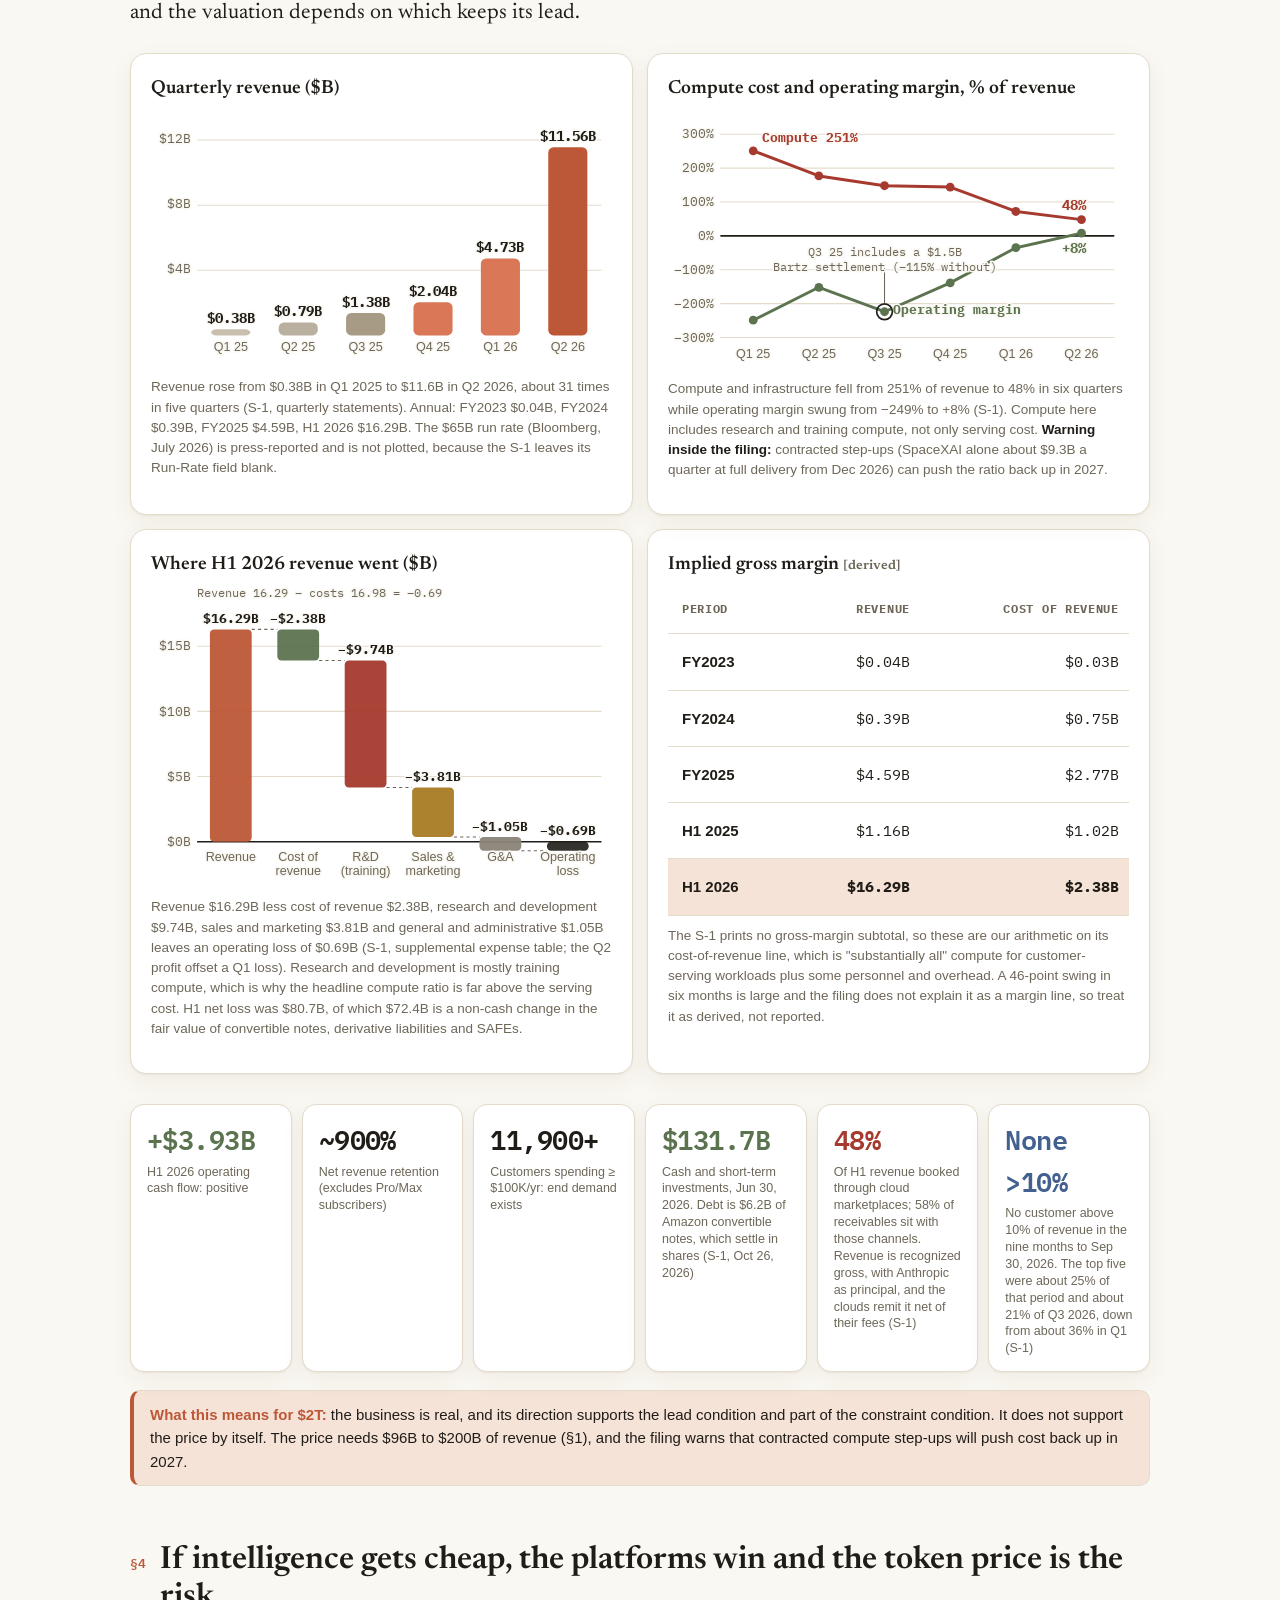
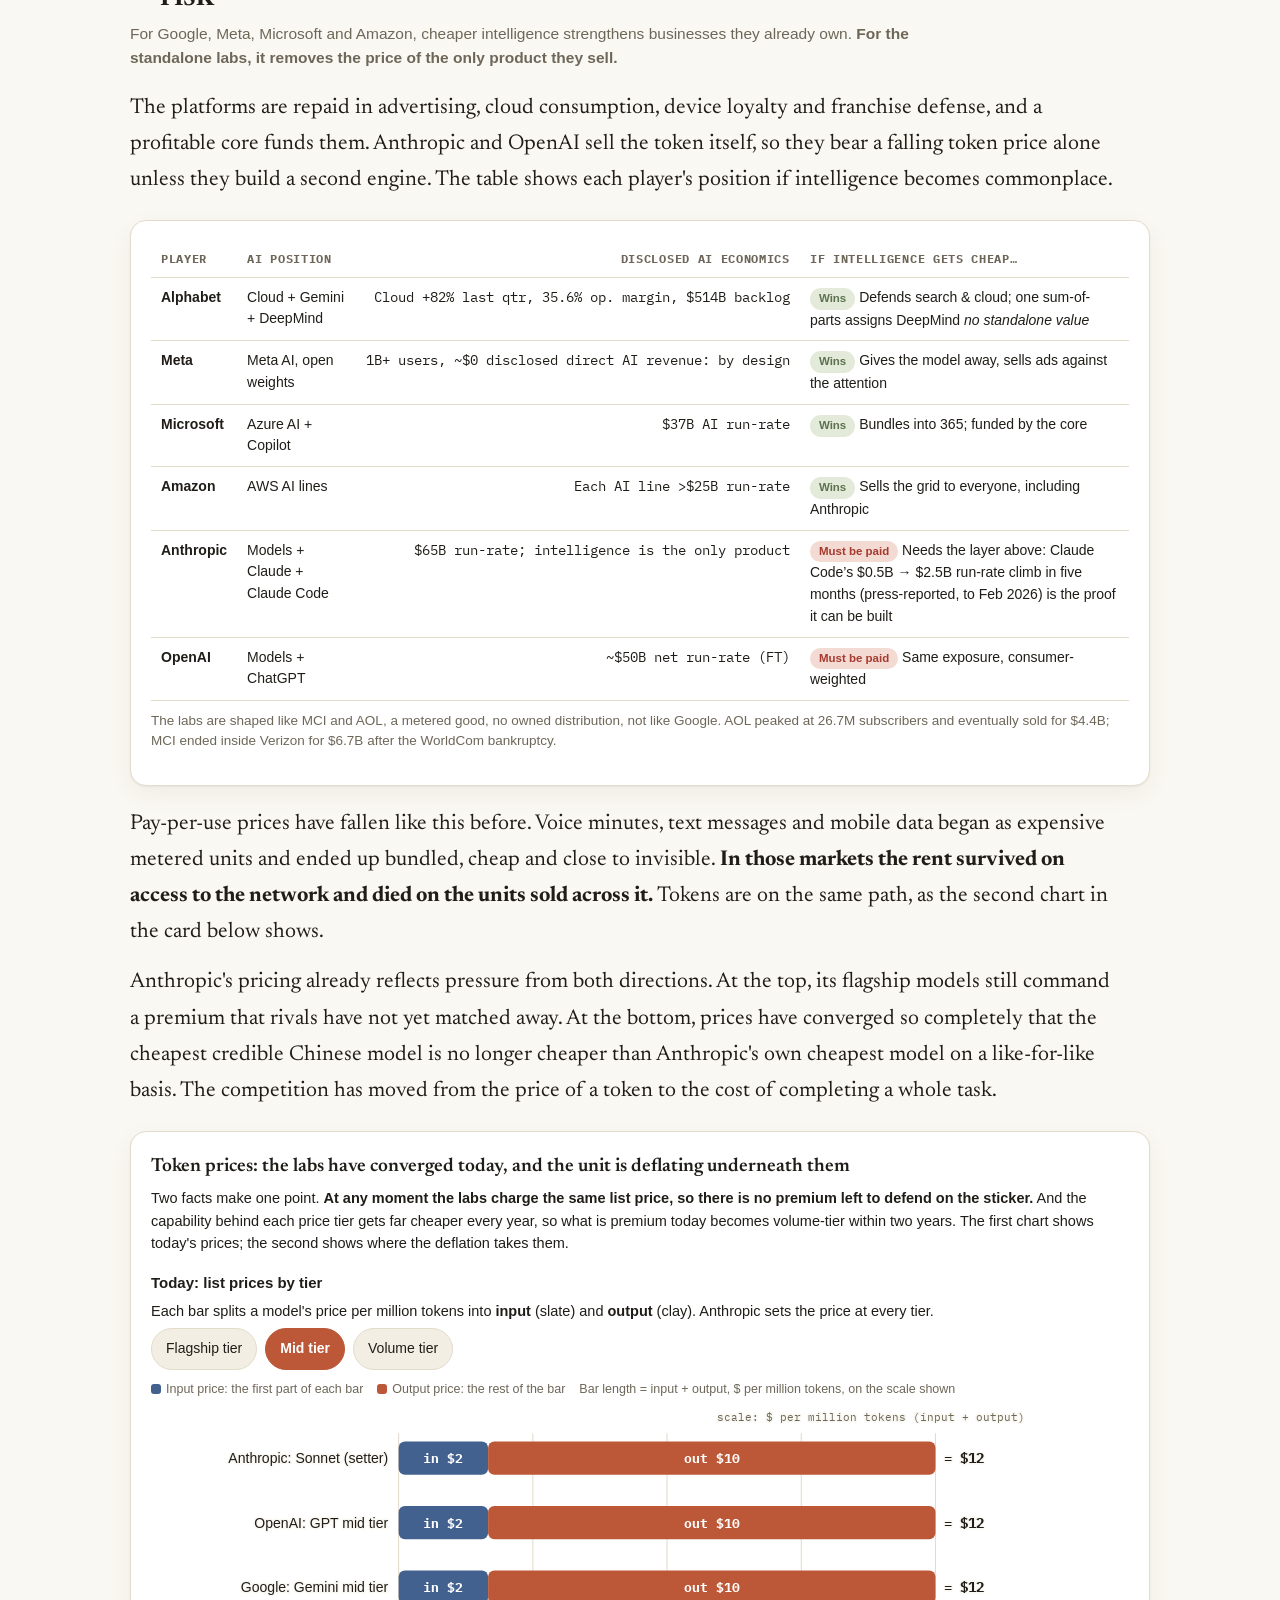
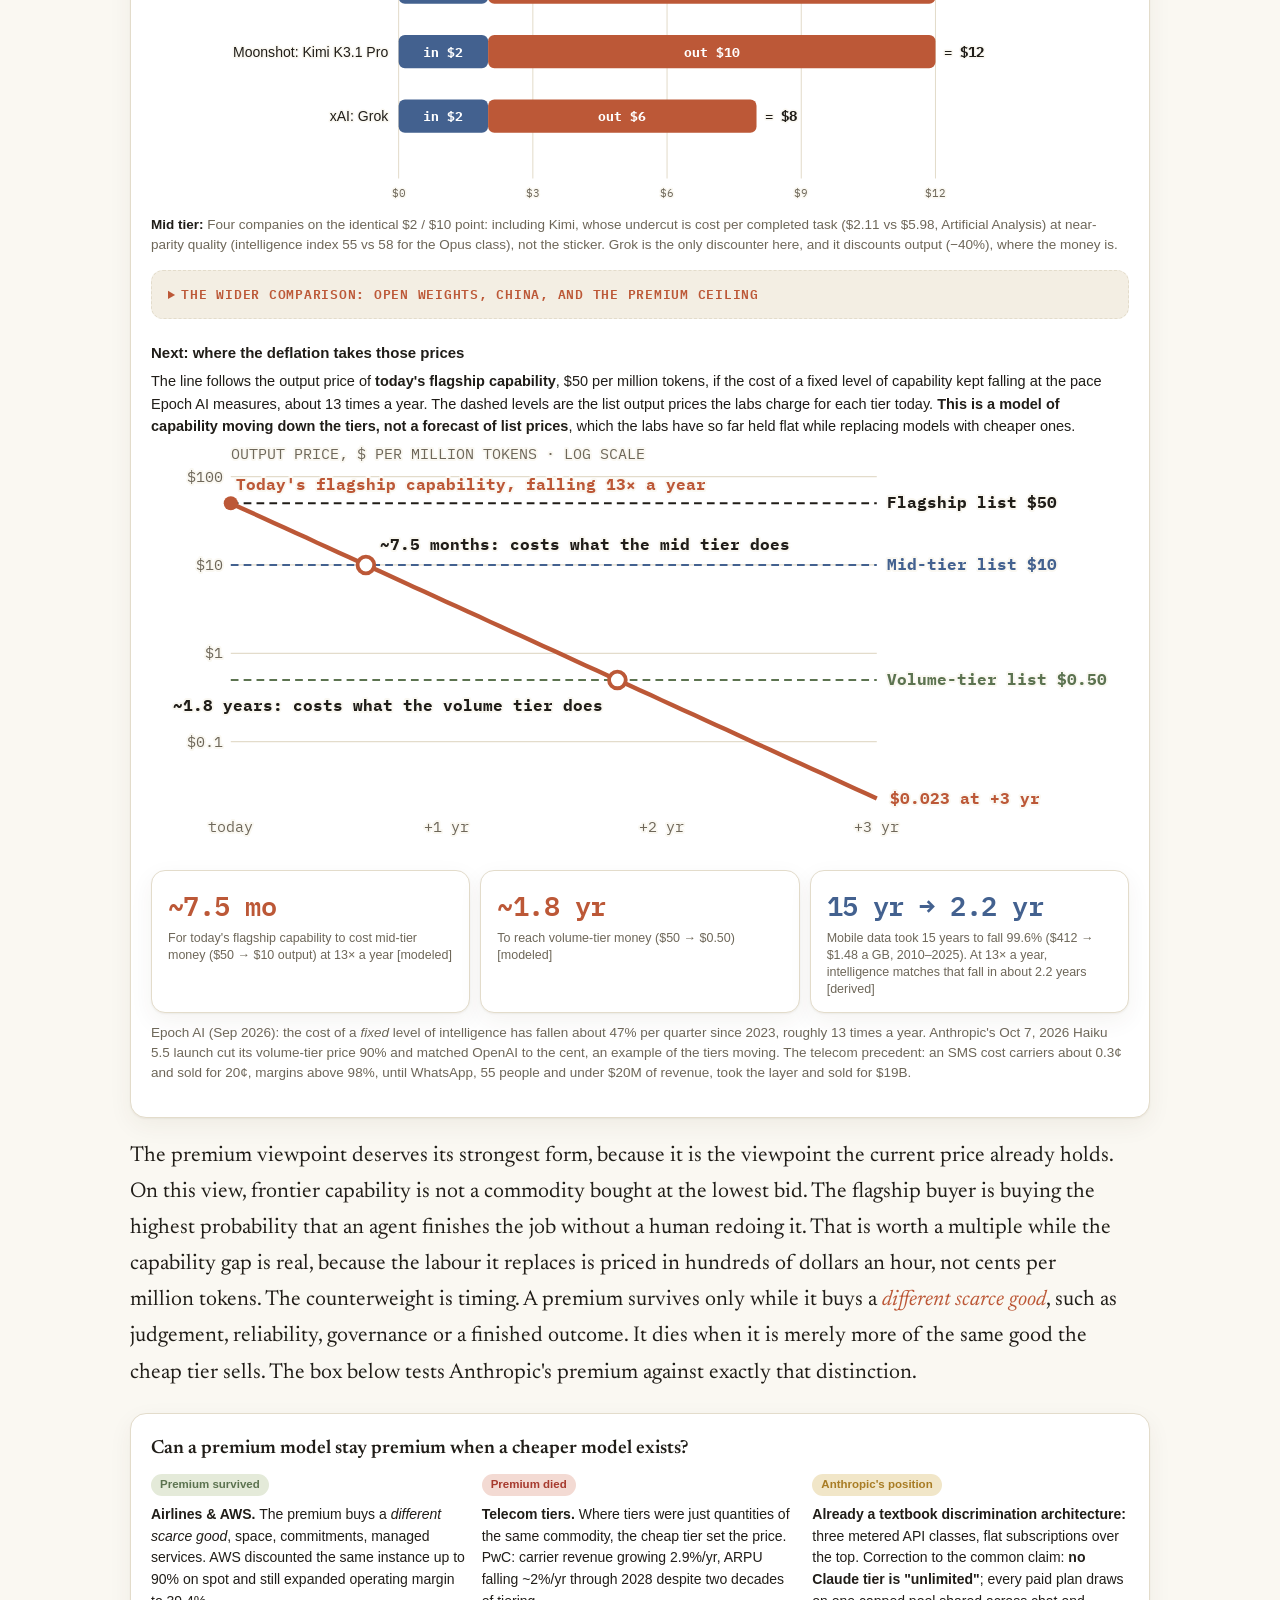
==== commit 5572f775: "Anthropic IPO paper: Nov 10 status update with the filed $70-78 price range" ====
--- a/anthropic-ipo.html
+++ b/anthropic-ipo.html
@@ -380,21 +380,35 @@
 <style>
 /* panelpop: chart-panel pop-out viewer (site-wide, Nov 2026).
    A marked panel ([data-panel-pop]) opens whole: chart, title, caption,
-   in a full-screen viewer, the way photos open on the Photography page. */
+   in a full-screen viewer, the way photos open on the Photography page.
+   The viewer zooms (rev. 2, Nov 2026): a toolbar shows the real zoom
+   percentage with minus, plus and Fit controls. 100% is the panel at
+   exactly its in-page width; the panel keeps a wide layout (up to
+   1100px, charts refit on the resize event) and is transform-scaled
+   inside a sizing wrapper set to the scaled dimensions, so the overlay
+   scrolls and pans over the true zoomed size. Pinch zoom still works
+   on top of the transform. */
 [data-panel-pop]{cursor:zoom-in;position:relative}
 [data-panel-pop]:focus-visible{outline:2px solid var(--accent,#b4552d);outline-offset:3px}
 .pp-badge{position:absolute;top:10px;right:10px;width:30px;height:30px;border-radius:999px;display:grid;place-items:center;background:var(--card,var(--paper,#fffdf8));color:var(--ink-2,var(--muted,#8b96a5));border:1px solid var(--line,#ccc);opacity:0;pointer-events:none;transition:opacity .15s;z-index:6}
 [data-panel-pop]:hover .pp-badge,[data-panel-pop]:focus-visible .pp-badge{opacity:.94}
 @media(hover:none){.pp-badge{opacity:.78}}
-.pp-overlay{position:fixed;inset:0;z-index:400;background:rgba(8,10,12,.76);-webkit-backdrop-filter:blur(3px);backdrop-filter:blur(3px);display:none;overflow-y:auto;overscroll-behavior:contain;padding:26px 14px 44px;box-sizing:border-box}
+.pp-overlay{position:fixed;inset:0;z-index:400;background:rgba(8,10,12,.76);-webkit-backdrop-filter:blur(3px);backdrop-filter:blur(3px);display:none;overflow:auto;overscroll-behavior:contain;padding:26px 14px 44px;box-sizing:border-box}
 .pp-overlay.open{display:block}
-.pp-stage{max-width:920px;margin:0 auto;position:relative}
+.pp-stage{margin:0 auto;position:relative}
+.pp-zoomwrap{position:relative;margin:0 auto}
 .pp-stage [data-panel-pop]{cursor:default}
 .pp-close{position:fixed;top:12px;right:12px;z-index:410;width:42px;height:42px;border-radius:999px;border:1px solid rgba(255,255,255,.4);background:rgba(14,16,20,.88);color:#fff;display:grid;place-items:center;cursor:pointer;padding:0}
 .pp-close svg{width:19px;height:19px;display:block}
+.pp-tools{position:fixed;top:12px;left:50%;transform:translateX(-50%);z-index:420;display:flex;align-items:center;gap:2px;background:rgba(14,16,20,.88);border:1px solid rgba(255,255,255,.4);border-radius:999px;padding:4px;color:#fff;font-family:ui-monospace,SFMono-Regular,Menlo,Consolas,monospace}
+.pp-zbtn{appearance:none;-webkit-appearance:none;width:34px;height:34px;border-radius:999px;border:0;background:transparent;color:#fff;font-size:19px;line-height:1;display:grid;place-items:center;cursor:pointer;padding:0;font-family:inherit}
+.pp-zbtn:hover,.pp-zbtn:active{background:rgba(255,255,255,.18)}
+.pp-zbtn.pp-zfit{width:auto;padding:0 11px;font-size:12px;font-weight:600;letter-spacing:.05em}
+.pp-zlabel{min-width:50px;text-align:center;font-size:12.5px;font-weight:600;letter-spacing:.02em}
 body.pp-lock{overflow:hidden}
 .pp-ph{border:1px dashed var(--line,#ccc);border-radius:8px;box-sizing:border-box}
-@media(max-width:720px){.pp-overlay{padding:14px 8px 30px}.pp-stage{max-width:100%}}
+@media(max-width:720px){.pp-overlay{padding:14px 8px 30px}}
+/* /panelpop-css */
 .pp-badge{background:var(--panel);color:var(--muted);border-color:var(--line)}
 </style>
 </head>
@@ -412,7 +426,7 @@
 <div class="wrap">
 
 <header class="hero">
-  <p class="kicker">Interactive research paper · S-1 filed Oct 26, 2026 · Ticker: ANT (Nasdaq)</p>
+  <p class="kicker">Interactive research paper · S-1 filed Oct 26, 2026 · Price range filed Nov 10, 2026 · Ticker: ANT (Nasdaq)</p>
   <h1>Is Anthropic worth <em>$2T</em>? What the price requires, and where we think the stock trades</h1>
   <p class="lede">A $2T price, about <strong>$118 a share</strong>, is a bet that three things all go right: Anthropic holds its enterprise lead, moves more of its revenue up from metered tokens into applications and agents, and keeps the owners of compute from taking the margin. We put the odds of all three at about <strong>15%</strong> [our judgment]. Weighting every outcome by its odds gives <strong>$98 a share</strong>, or $1.66T [modeled], and we expect the stock to trade between <strong>$85 and $110</strong>, or $1.44T to $1.86T. <strong>A $2T print is reachable as a first-day close.</strong> <strong>It is not our estimate of fair value.</strong></p>
   <div class="statgrid">
@@ -424,7 +438,7 @@
     <div class="stat"><div class="v clay">~15%</div><div class="l">Odds that lead, climb and constraint all go right: 60% × 45% × 55% [our judgment, independence assumed, §7]</div></div>
     <div class="stat"><div class="v sage">$16.3B</div><div class="l">H1 2026 revenue (S-1, Oct 26, 2026; FY2025: $4.585B)</div></div>
   </div>
-  <div class="asof"><b>Status as of Oct 27, 2026:</b> the S-1 is on file, but the offering price and share count are still blank. Every per-share figure uses a share count derived from the filing's 5% disclosure (§1). Items marked [derived] or [modeled] are this paper's arithmetic. Items marked [our judgment] are opinions, and the odds behind them can be changed in §7. The verification note at the end lists what could not be confirmed.</div>
+  <div class="asof"><b>Status as of Nov 10, 2026: the range is on file.</b> The S-1/A filed this morning sets the price range at $70 to $78 a share for 825 million shares, and trading is expected to begin on November 19. The top of the range sits about 8% below the $85 floor of this paper's fair band, and the $74 midpoint sits about 25% below the $98 probability-weighted value above. On the filing's own count, 13.09 billion shares will be outstanding after the offering; on a fully diluted basis, the midpoint values the company at about $1.33 trillion. The filing puts committed compute spend at $900.9B, and a concurrent private placement of about $26B, priced at the $74 midpoint, has Google and NVIDIA in for $10B each. The perpetual futures market prices the shares near $97.69, within a dollar of this paper's $98. Every per-share figure in the original analysis uses a share count derived from the filing's 5% disclosure (§1). Items marked [derived] or [modeled] are this paper's arithmetic. Items marked [our judgment] are opinions, and the odds behind them can be changed in §7. The verification note at the end lists what could not be confirmed.</div>
   <div class="exec" id="summary">
     <h2>Executive summary</h2>
     <p><strong>The answer: $2T is a first-day number, not a fair value.</strong> It is about $118 a share on roughly 16.9B fully diluted shares derived from the filing. At 10 times sales it needs $200B of revenue, 3.1 times today's $65B run rate (Bloomberg, July 2026; press-reported, the S-1 leaves its run-rate field blank). At the high-growth peer multiple of 20.9 times it needs only $96B, which is why the price is not absurd: it asks revenue to grow into it while the multiple holds.</p>
@@ -2128,10 +2142,30 @@
 /* panelpop: chart-panel pop-out viewer (site-wide, Nov 2026).
    Clicking a marked panel moves the whole panel (chart, title, caption)
    into a full-screen viewer; closing returns it to its exact place.
-   Interactive elements inside a panel keep their own behavior. */
+   Zoom (rev. 2, Nov 2026): the viewer carries a toolbar with minus,
+   plus and Fit controls and a live percentage. 100% means the panel
+   rendered at exactly its in-page width. The panel keeps a wide layout
+   (up to 1100px; a resize event fires so canvas charts refit at that
+   size and stay crisp) and is transform-scaled, origin top centre,
+   inside a sizing wrapper whose width and height are set to the scaled
+   dimensions, so the overlay scrolls and pans over the true zoomed
+   size. On open, a phone-width viewport starts at 150% (or Fit when
+   Fit renders larger); a desktop starts at Fit or 125%, whichever
+   renders larger. Steps run 100, 125, 150, 200, 250 percent.
+   Double-tap toggles Fit and the last percentage. Pinch zoom still
+   works on top of the transform. Interactive elements inside a panel
+   keep their own behavior. This replaces rev. 1's fixed scale (1.55 on
+   phone, 1.35 on desktop), which set the layout width barely wider
+   than the phone itself, centred nothing, and showed the reader no
+   zoom state or control. */
 (function () {
   "use strict";
-  var overlay = null, stage = null, closeBtn = null, current = null, ph = null, lastFocus = null;
+  var overlay = null, stage = null, wrap = null, tools = null, zLabel = null;
+  var closeBtn = null, current = null, ph = null, lastFocus = null;
+  var savedStyle = null, resizeTimer = null;
+  var W = 0, H = 0, IW = 0, curS = 1;
+  var state = "fit", pct = 100, lastPct = 150;
+  var STEPS = [100, 125, 150, 200, 250];
   var INTERACTIVE = 'a,button,input,select,textarea,summary,label,[data-bucket],[role="slider"]';
   function build() {
     overlay = document.createElement('div');
@@ -2144,35 +2178,157 @@
     closeBtn.type = 'button';
     closeBtn.setAttribute('aria-label', 'Close expanded panel');
     closeBtn.innerHTML = '<svg viewBox="0 0 24 24" fill="none" stroke="currentColor" stroke-width="2.2" stroke-linecap="round" aria-hidden="true"><path d="M5 5l14 14M19 5L5 19"/></svg>';
+    tools = document.createElement('div');
+    tools.className = 'pp-tools';
+    tools.setAttribute('role', 'group');
+    tools.setAttribute('aria-label', 'Panel zoom');
+    var bOut = document.createElement('button');
+    bOut.className = 'pp-zbtn';
+    bOut.type = 'button';
+    bOut.setAttribute('aria-label', 'Zoom out');
+    bOut.textContent = '\u2212';
+    zLabel = document.createElement('span');
+    zLabel.className = 'pp-zlabel';
+    zLabel.setAttribute('aria-live', 'polite');
+    zLabel.textContent = 'Fit';
+    var bIn = document.createElement('button');
+    bIn.className = 'pp-zbtn';
+    bIn.type = 'button';
+    bIn.setAttribute('aria-label', 'Zoom in');
+    bIn.textContent = '+';
+    var bFit = document.createElement('button');
+    bFit.className = 'pp-zbtn pp-zfit';
+    bFit.type = 'button';
+    bFit.setAttribute('aria-label', 'Fit panel to screen');
+    bFit.textContent = 'Fit';
+    tools.appendChild(bOut);
+    tools.appendChild(zLabel);
+    tools.appendChild(bIn);
+    tools.appendChild(bFit);
+    bOut.addEventListener('click', function () { stepZoom(-1); });
+    bIn.addEventListener('click', function () { stepZoom(1); });
+    bFit.addEventListener('click', function () { fitZoom(); });
     stage = document.createElement('div');
     stage.className = 'pp-stage';
+    wrap = document.createElement('div');
+    wrap.className = 'pp-zoomwrap';
+    stage.appendChild(wrap);
     overlay.appendChild(closeBtn);
+    overlay.appendChild(tools);
     overlay.appendChild(stage);
     document.body.appendChild(overlay);
     closeBtn.addEventListener('click', close);
-    overlay.addEventListener('click', function (e) { if (e.target === overlay) close(); });
+    overlay.addEventListener('click', function (e) { if (e.target === overlay || e.target === stage || e.target === wrap) close(); });
+    overlay.addEventListener('dblclick', function (e) {
+      if (!current) return;
+      if (e.target.closest && e.target.closest('.pp-tools,.pp-close')) return;
+      if (e.target.closest && e.target.closest(INTERACTIVE)) return;
+      if (state === 'fit') { state = 'pct'; pct = lastPct; } else { state = 'fit'; }
+      applyZoom();
+      centerH();
+    });
   }
   function refit() { try { window.dispatchEvent(new Event('resize')); } catch (e) {} }
+  function refitSoon() { setTimeout(refit, 60); setTimeout(refit, 350); }
+  function small() { return window.innerWidth <= 720; }
+  function availW() {
+    var padH = small() ? 16 : 28;
+    return Math.max(260, overlay.clientWidth - padH);
+  }
+  function fitPct() { return IW > 0 ? (availW() / IW) * 100 : 100; }
+  function effPct() { return state === 'fit' ? fitPct() : pct; }
+  function layoutBase() {
+    if (!current) return;
+    var avail = availW();
+    W = Math.min(1100, Math.max(avail, IW));
+    current.style.width = W + 'px';
+    current.style.maxWidth = 'none';
+    H = current.offsetHeight || current.scrollHeight || 0;
+  }
+  function applyZoom() {
+    if (!current) return;
+    var T = state === 'fit' ? availW() : (IW * pct) / 100;
+    var s = W > 0 ? T / W : 1;
+    if (s > 3) { s = 3; T = W * s; }
+    if (s < 0.2) { s = 0.2; T = W * s; }
+    curS = s;
+    stage.style.width = T + 'px';
+    wrap.style.width = T + 'px';
+    wrap.style.height = (H * s) + 'px';
+    current.style.left = ((T - W) / 2) + 'px';
+    current.style.transform = 'scale(' + s + ')';
+    zLabel.textContent = state === 'fit' ? 'Fit' : pct + '%';
+    refitSoon();
+  }
+  function centerH() {
+    if (!wrap || !overlay) return;
+    var wr = wrap.getBoundingClientRect();
+    var orr = overlay.getBoundingClientRect();
+    var mid = wr.left + wr.width / 2;
+    var target = orr.left + overlay.clientWidth / 2;
+    overlay.scrollLeft += Math.round(mid - target);
+  }
+  function stepZoom(dir) {
+    if (!current) return;
+    var eff = effPct();
+    var cand = null;
+    for (var i = 0; i < STEPS.length; i++) {
+      if (dir > 0 && STEPS[i] > eff + 0.5) { cand = STEPS[i]; break; }
+      if (dir < 0 && STEPS[i] < eff - 0.5) cand = STEPS[i];
+    }
+    if (cand !== null) { state = 'pct'; pct = cand; lastPct = cand; }
+    else if (dir > 0 && fitPct() > eff + 0.5) { state = 'fit'; }
+    else if (dir < 0 && fitPct() < eff - 0.5) { state = 'fit'; }
+    else return;
+    applyZoom();
+    centerH();
+  }
+  function fitZoom() {
+    if (!current) return;
+    state = 'fit';
+    applyZoom();
+    centerH();
+  }
   function open(panel) {
     if (!overlay) build();
     if (current) return;
     lastFocus = document.activeElement;
+    savedStyle = panel.getAttribute('style');
+    IW = panel.offsetWidth || 354;
     ph = document.createElement('div');
     ph.className = 'pp-ph';
+    ph.style.width = IW + 'px';
     ph.style.height = panel.offsetHeight + 'px';
     panel.parentNode.insertBefore(ph, panel);
-    stage.appendChild(panel);
+    wrap.appendChild(panel);
     current = panel;
+    panel.style.position = 'absolute';
+    panel.style.top = '0';
+    panel.style.margin = '0';
+    panel.style.transformOrigin = '50% 0';
     overlay.classList.add('open');
     document.body.classList.add('pp-lock');
+    layoutBase();
+    var basePct = small() ? 150 : 125;
+    if (fitPct() >= basePct) { state = 'fit'; }
+    else { state = 'pct'; pct = basePct; lastPct = basePct; }
+    applyZoom();
     overlay.scrollTop = 0;
+    centerH();
     closeBtn.focus();
-    setTimeout(refit, 60);
+    refitSoon();
   }
   function close() {
     if (!current) return;
-    ph.parentNode.insertBefore(current, ph);
+    var panel = current;
+    ph.parentNode.insertBefore(panel, ph);
     ph.remove(); ph = null; current = null;
+    if (savedStyle === null) panel.removeAttribute('style');
+    else panel.setAttribute('style', savedStyle);
+    savedStyle = null;
+    stage.style.width = '';
+    wrap.style.width = '';
+    wrap.style.height = '';
     overlay.classList.remove('open');
     document.body.classList.remove('pp-lock');
     if (lastFocus && lastFocus.focus) lastFocus.focus();
@@ -2188,11 +2344,21 @@
     open(panel);
   });
   document.addEventListener('keydown', function (e) {
-    if (e.key === 'Escape' && current) { close(); return; }
-    if (current) return;
+    if (current) {
+      if (e.key === 'Escape') { close(); return; }
+      if (e.key === '+' || e.key === '=') { stepZoom(1); return; }
+      if (e.key === '-' || e.key === '_') { stepZoom(-1); return; }
+      if (e.key === '0') { fitZoom(); return; }
+      return;
+    }
     if ((e.key === 'Enter' || e.key === ' ') && e.target && e.target.hasAttribute && e.target.hasAttribute('data-panel-pop')) {
       e.preventDefault(); open(e.target);
     }
+  });
+  window.addEventListener('resize', function () {
+    if (!current) return;
+    if (resizeTimer) clearTimeout(resizeTimer);
+    resizeTimer = setTimeout(function () { layoutBase(); applyZoom(); }, 120);
   });
   function dress(scope) {
     var ps = (scope || document).querySelectorAll('[data-panel-pop]');
@@ -2210,8 +2376,10 @@
   }
   if (document.readyState === 'loading') document.addEventListener('DOMContentLoaded', function () { dress(); });
   else dress();
-  window.__panelpop = { open: open, close: close, dress: dress };
+  window.__panelpop = { open: open, close: close, dress: dress, zoomIn: function () { stepZoom(1); }, zoomOut: function () { stepZoom(-1); }, fit: fitZoom,
+    _debug: function () { return { state: state, pct: pct, effPct: Math.round(effPct()), W: W, H: H, IW: IW, s: curS }; } };
 })();
+/* /panelpop-js */
 </script>
 </body>
 </html>
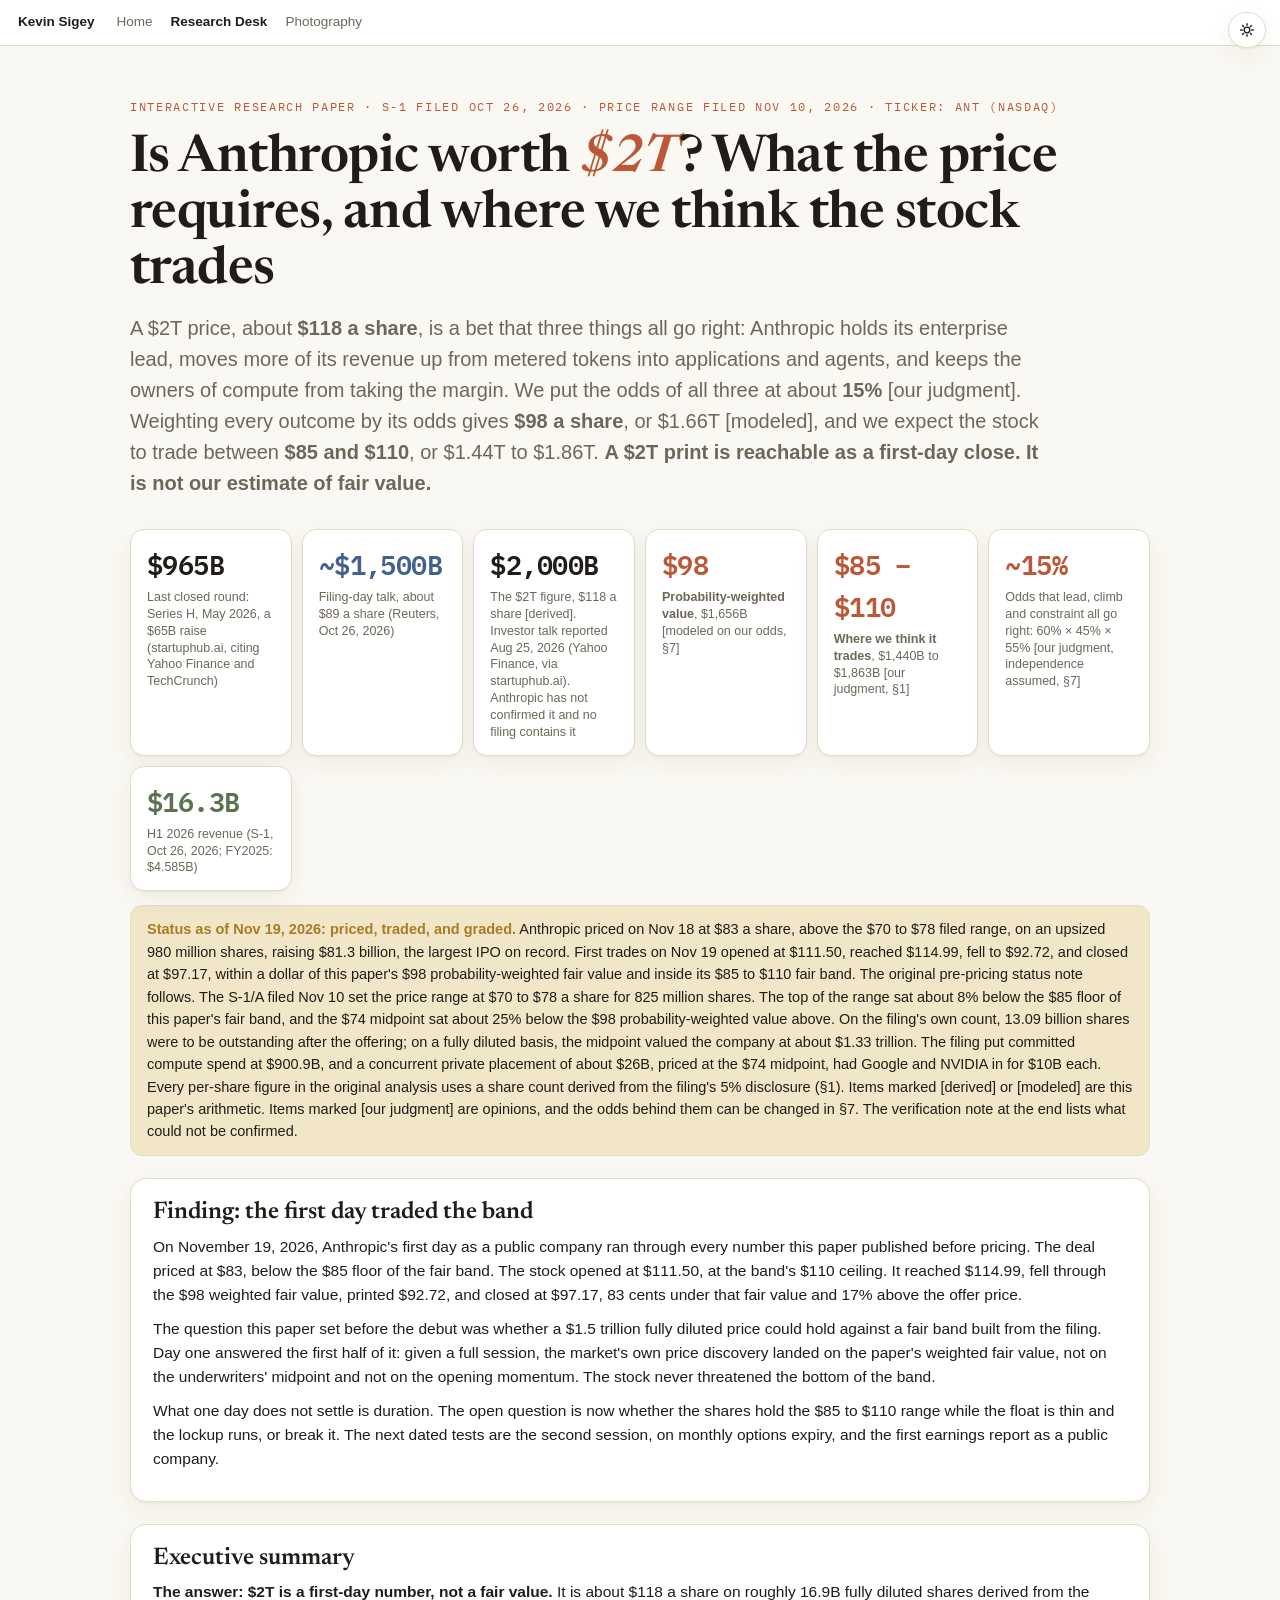
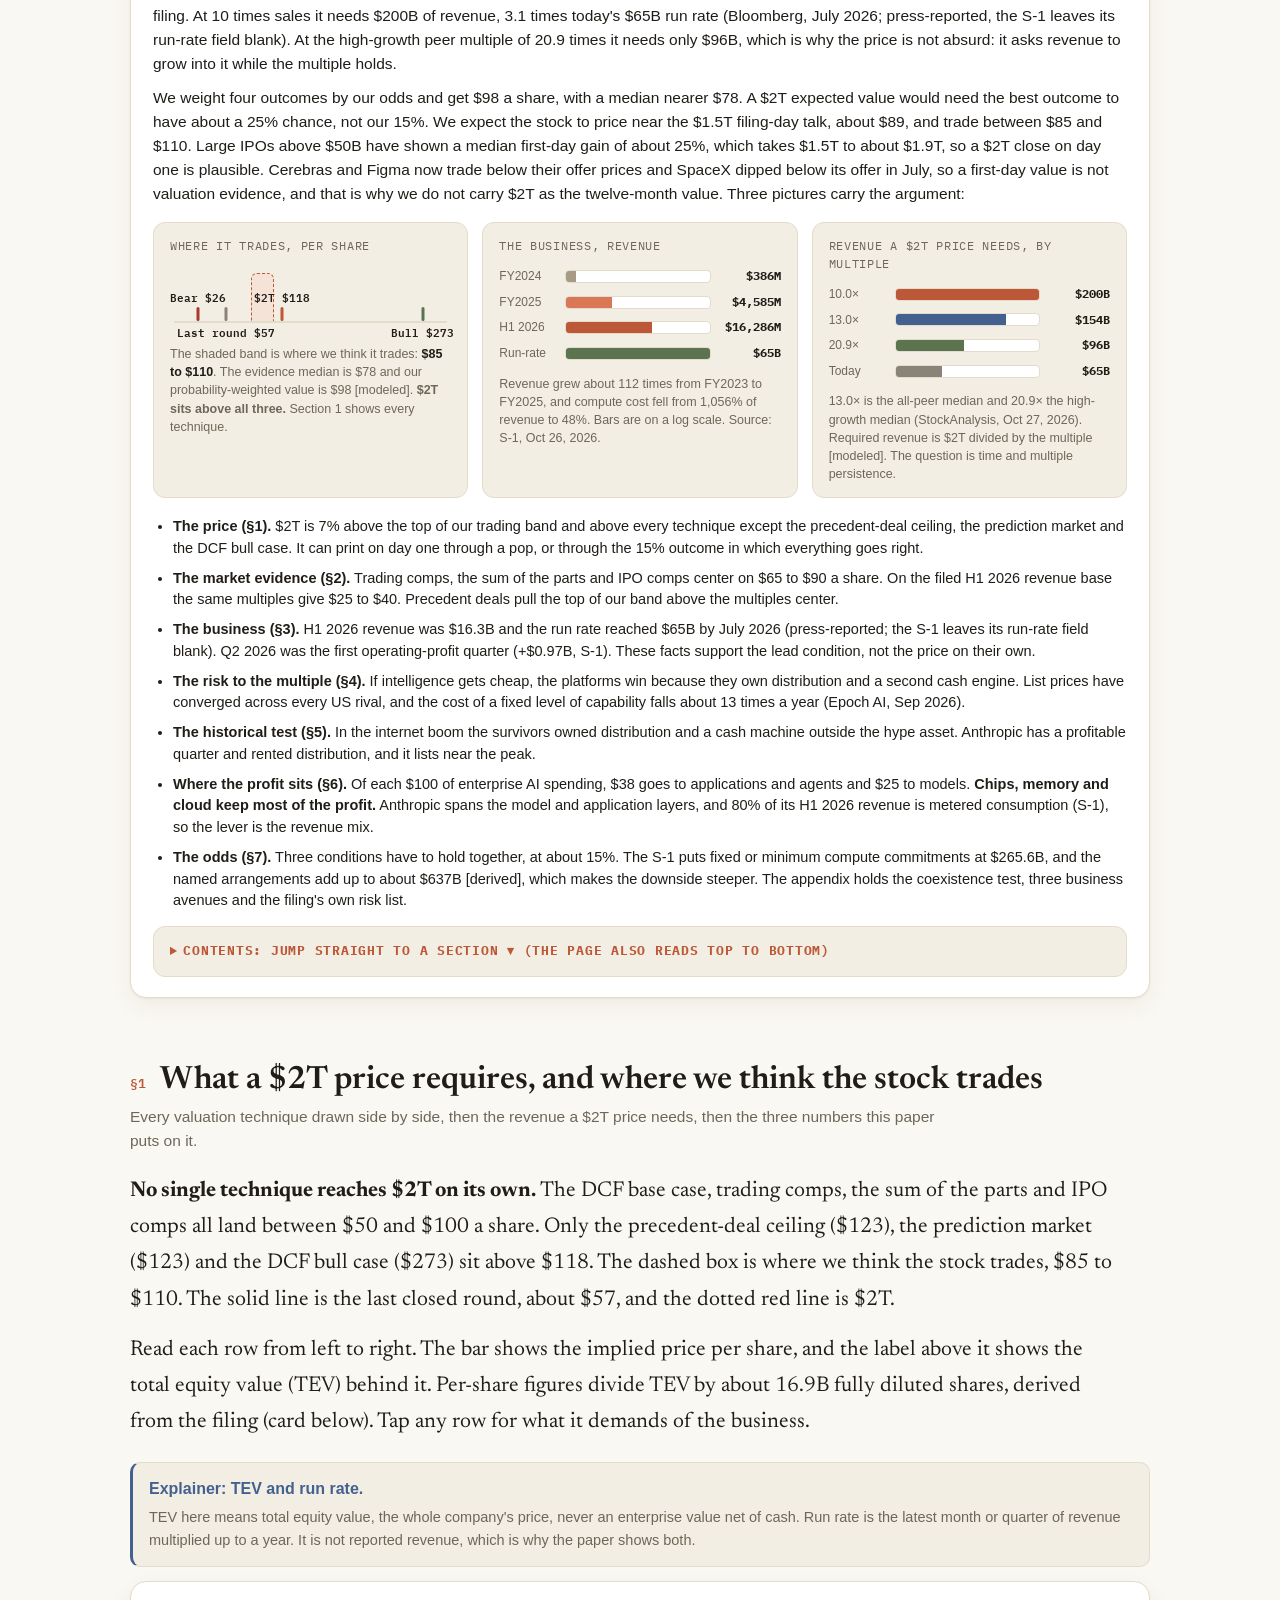
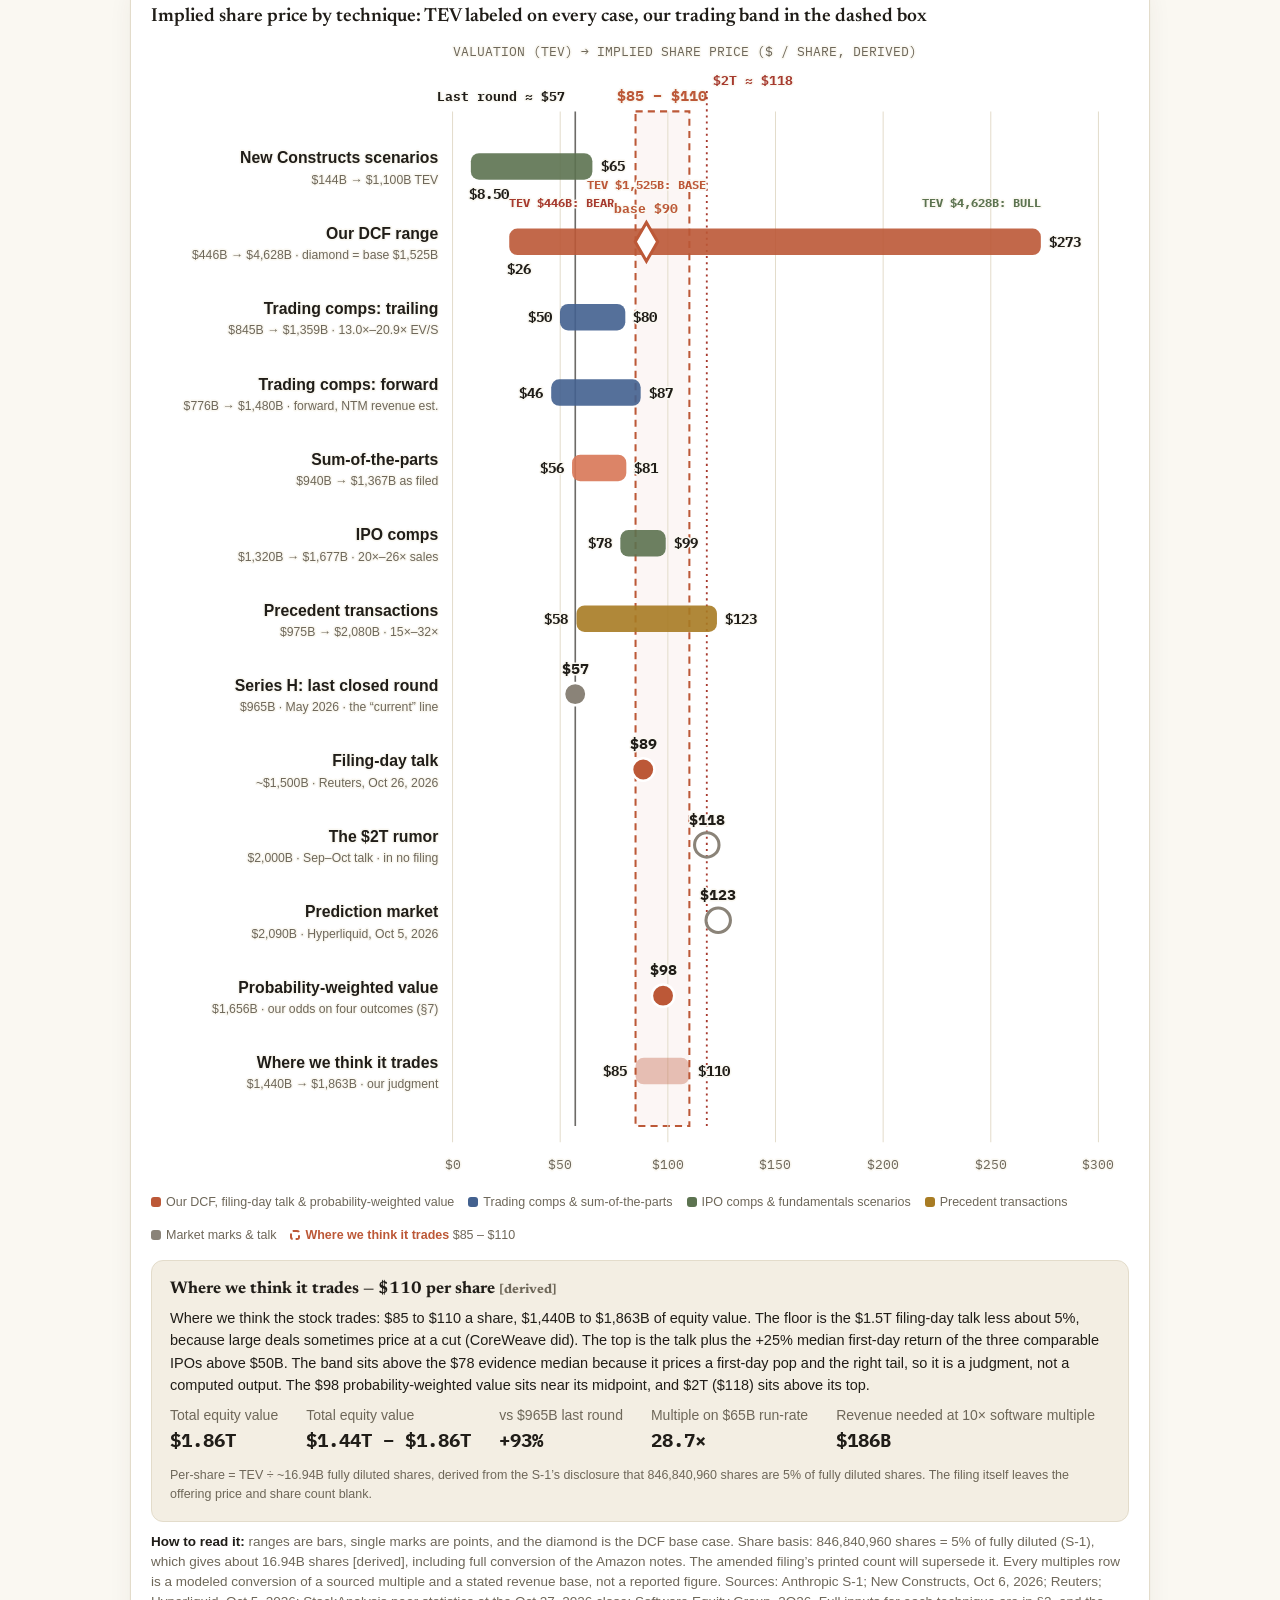
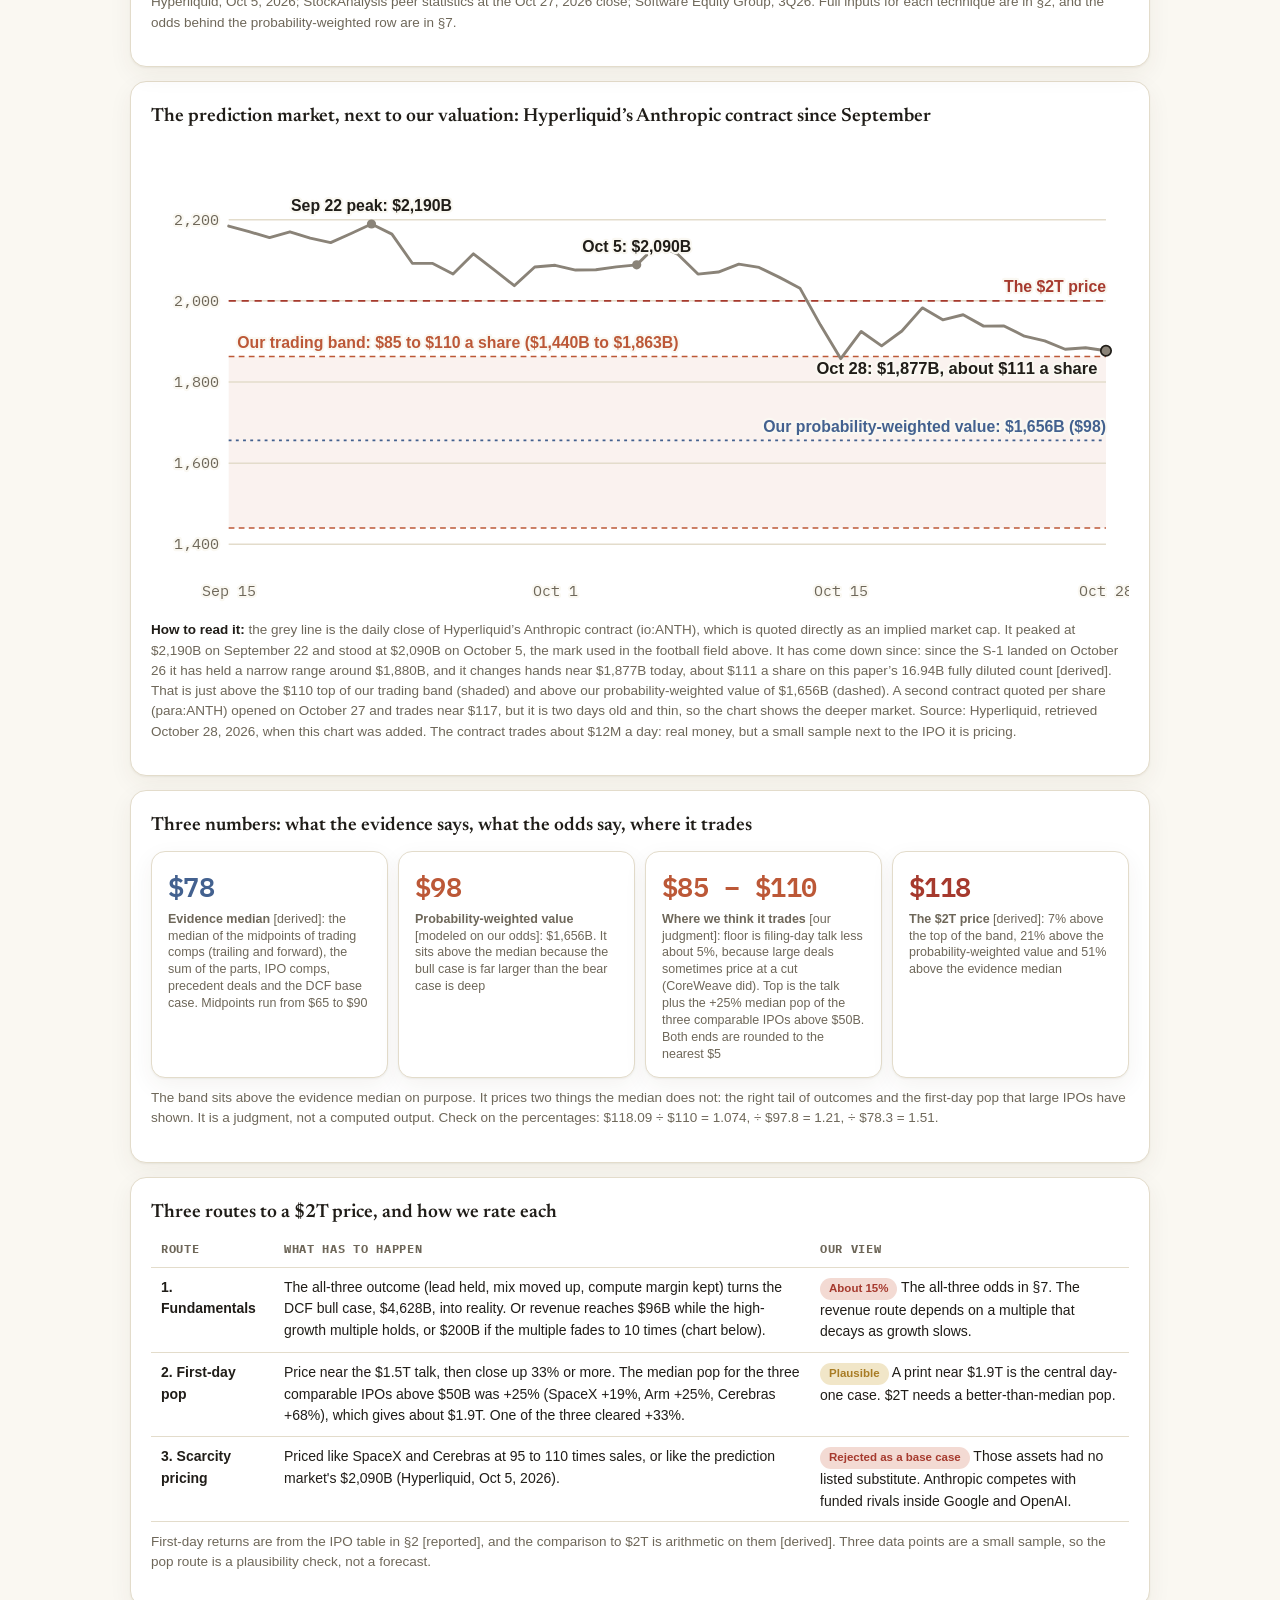
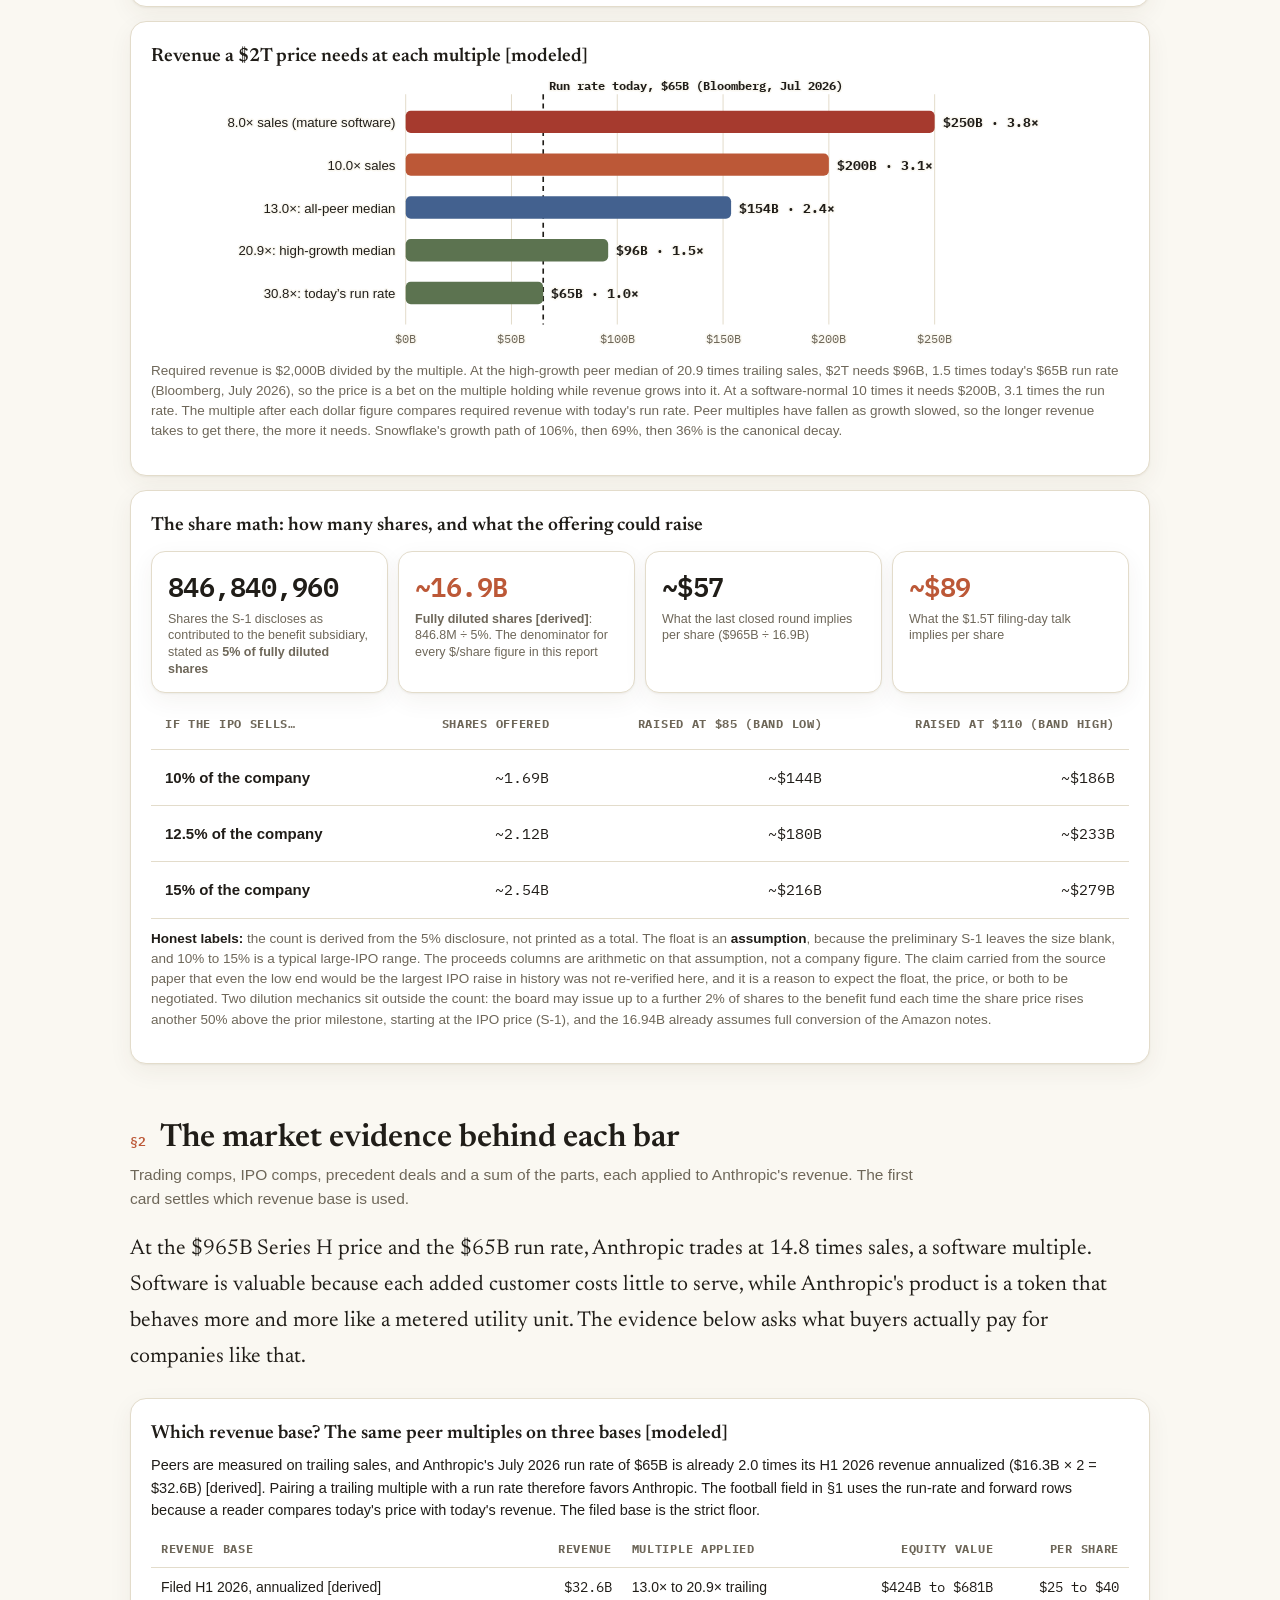
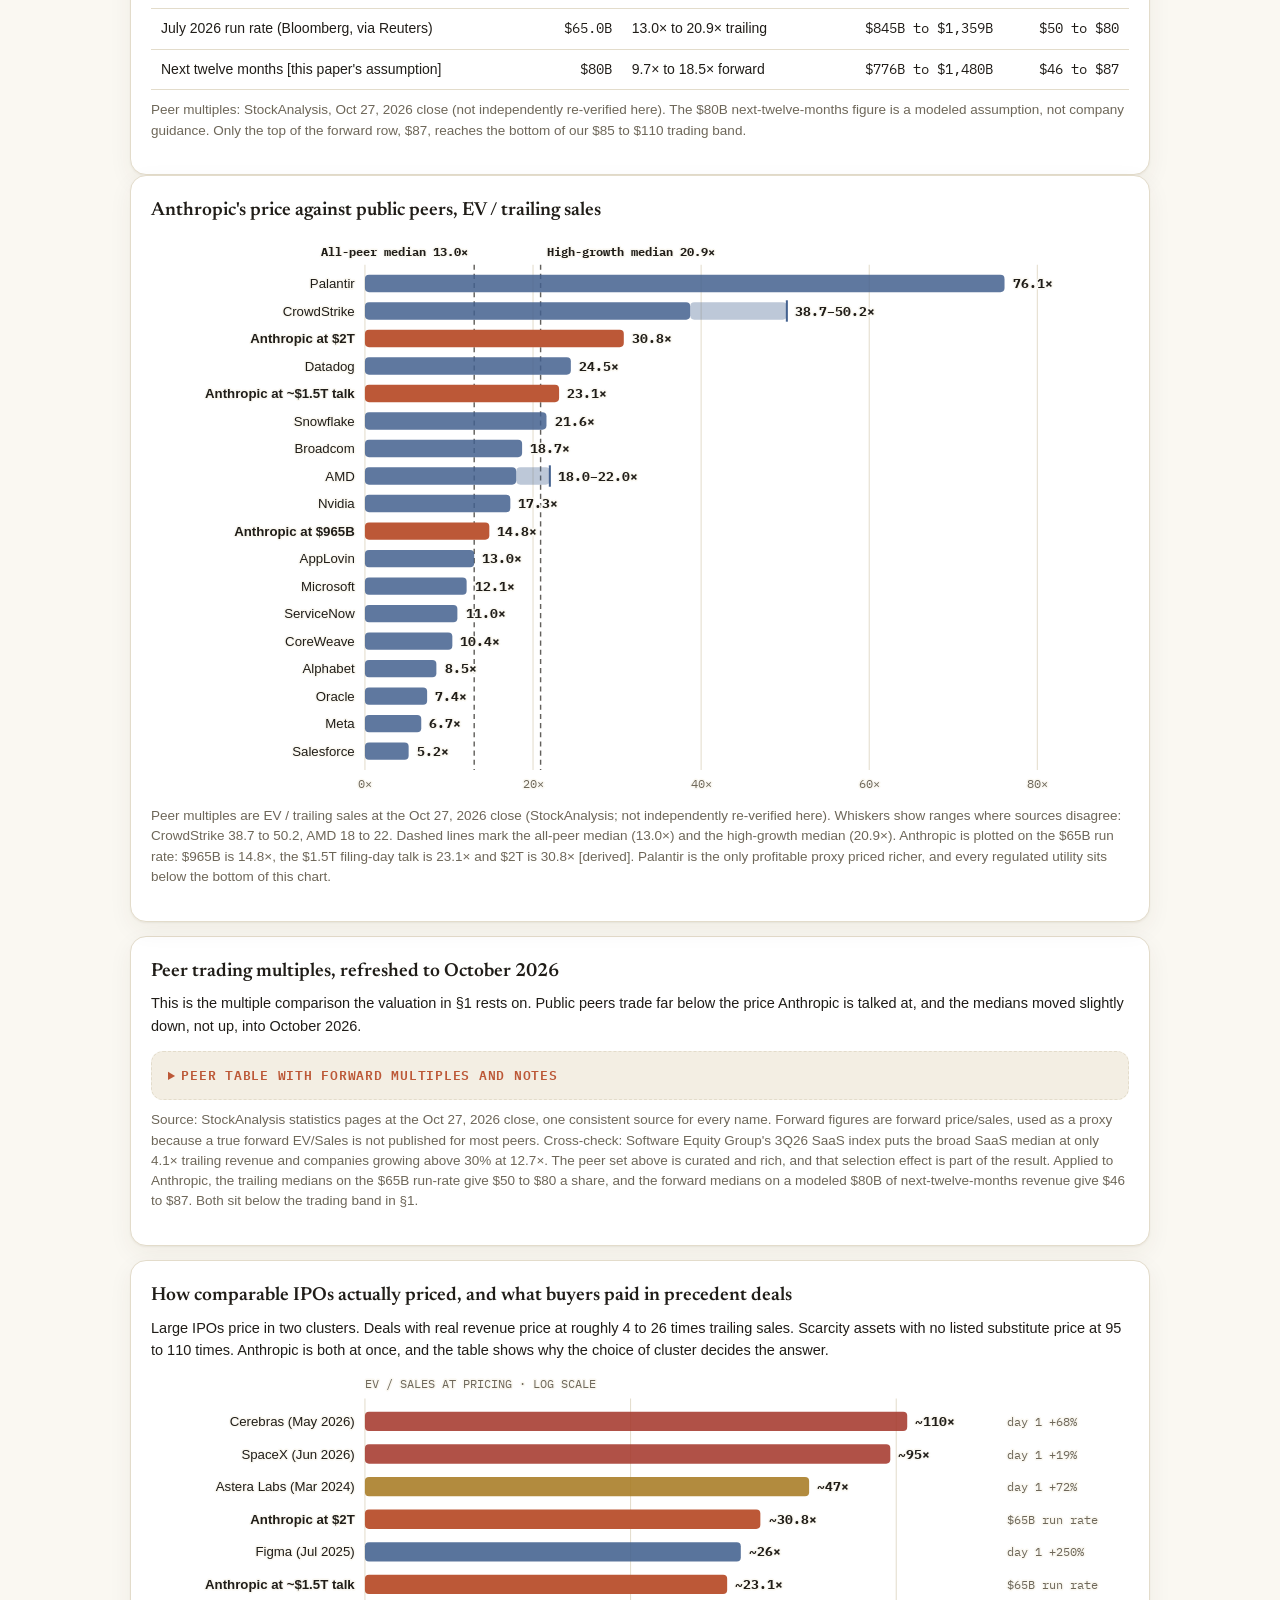
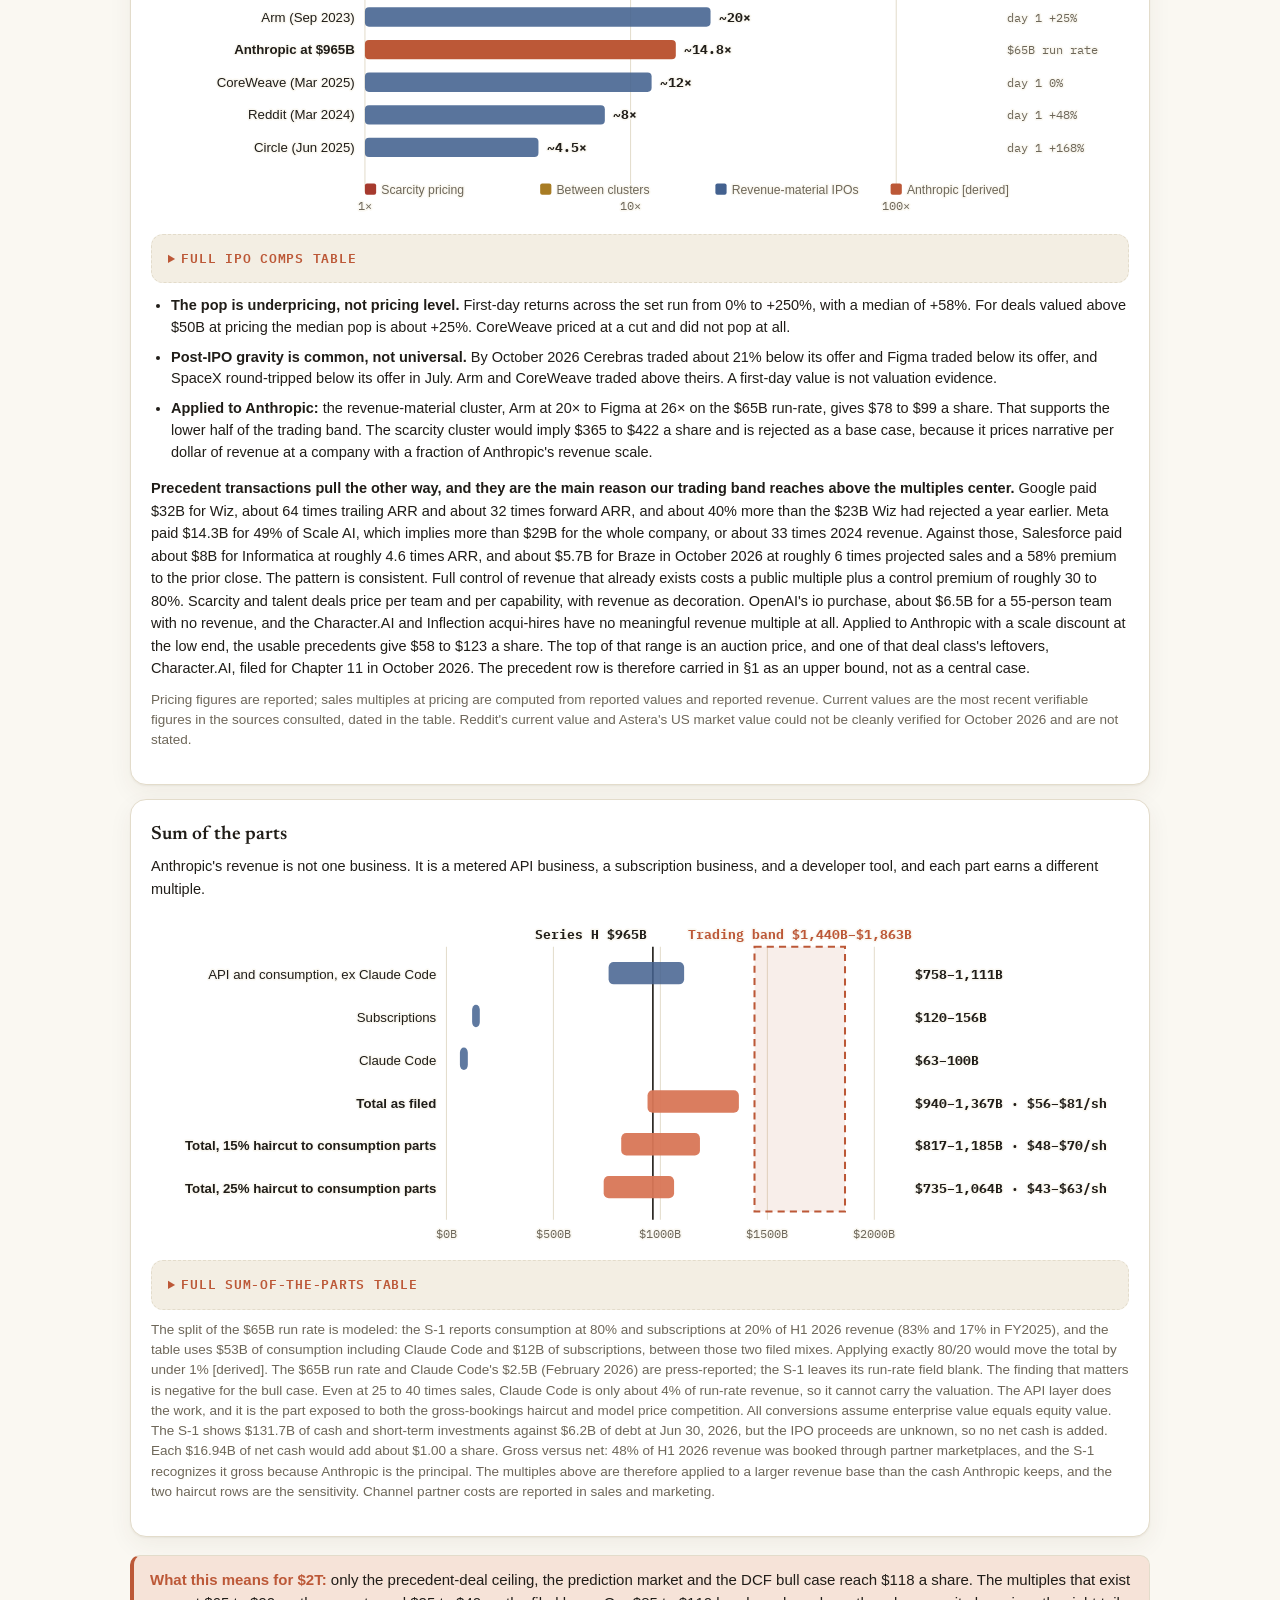
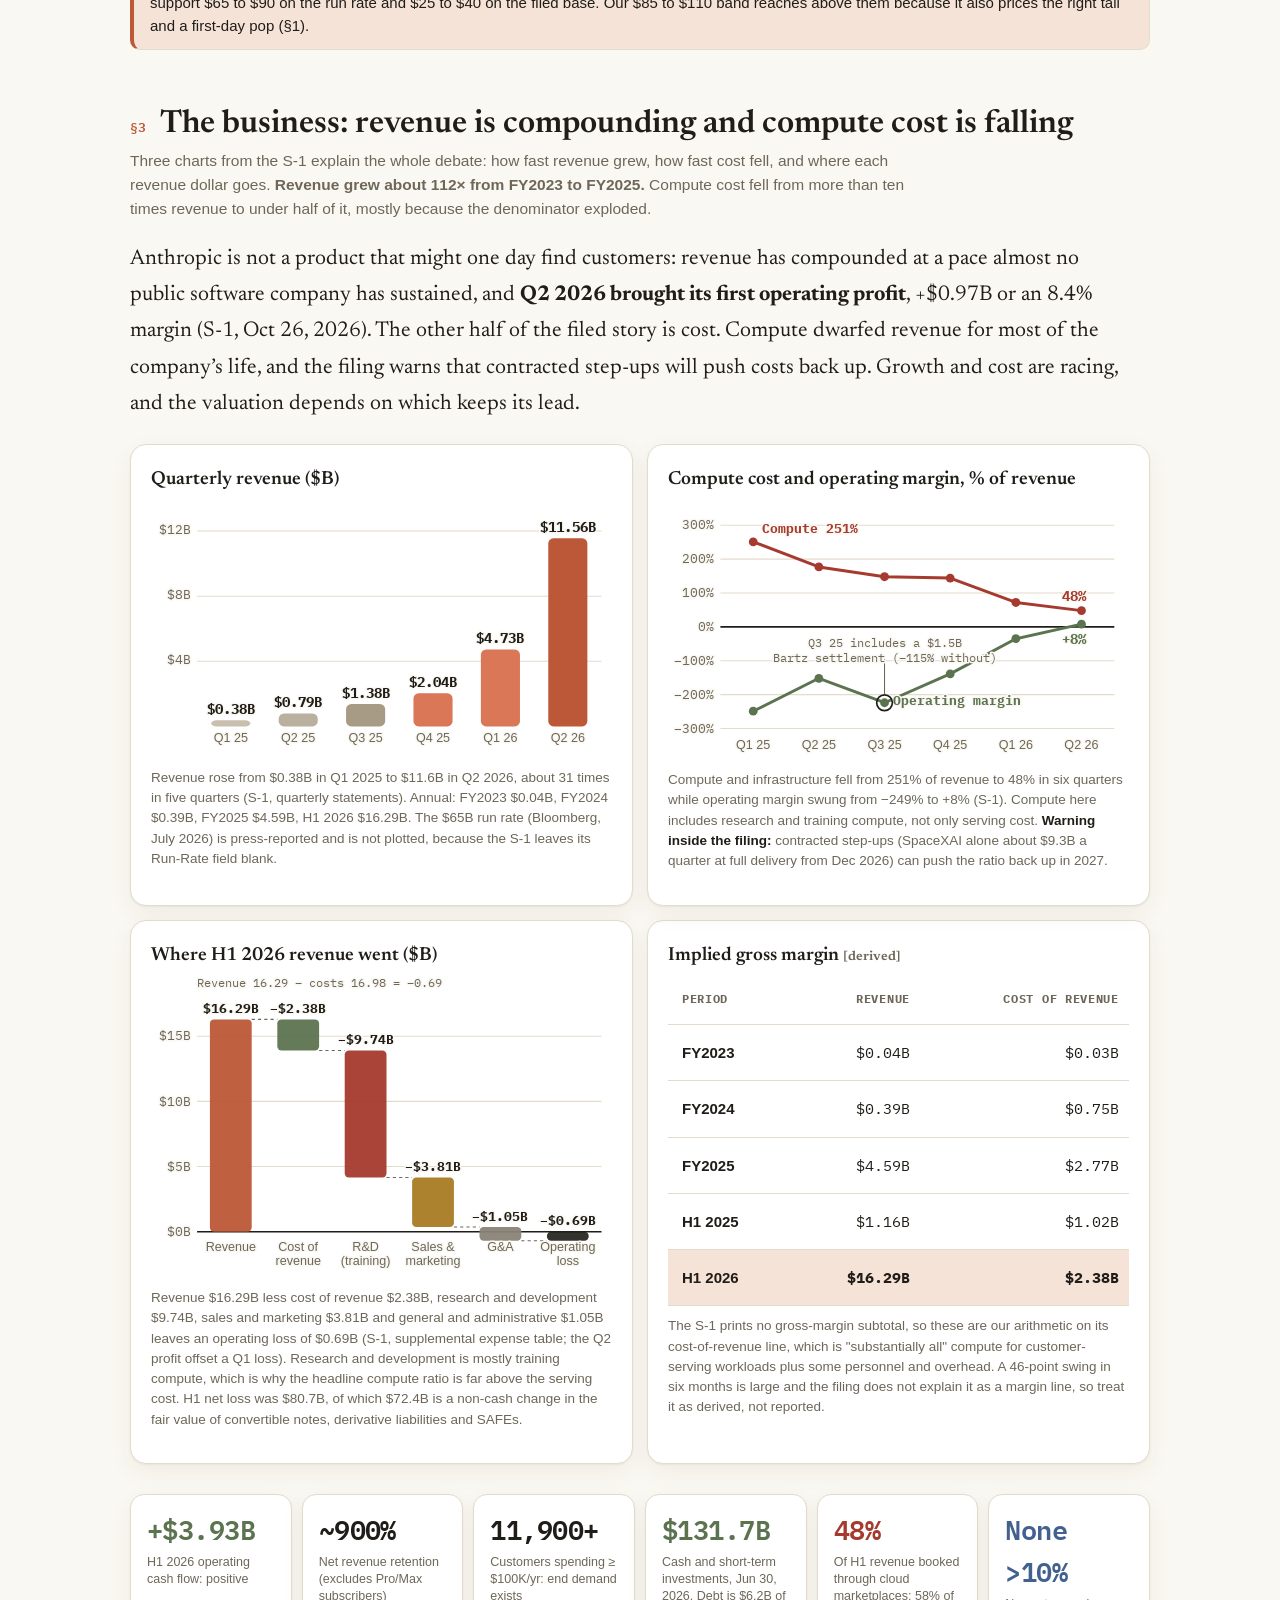
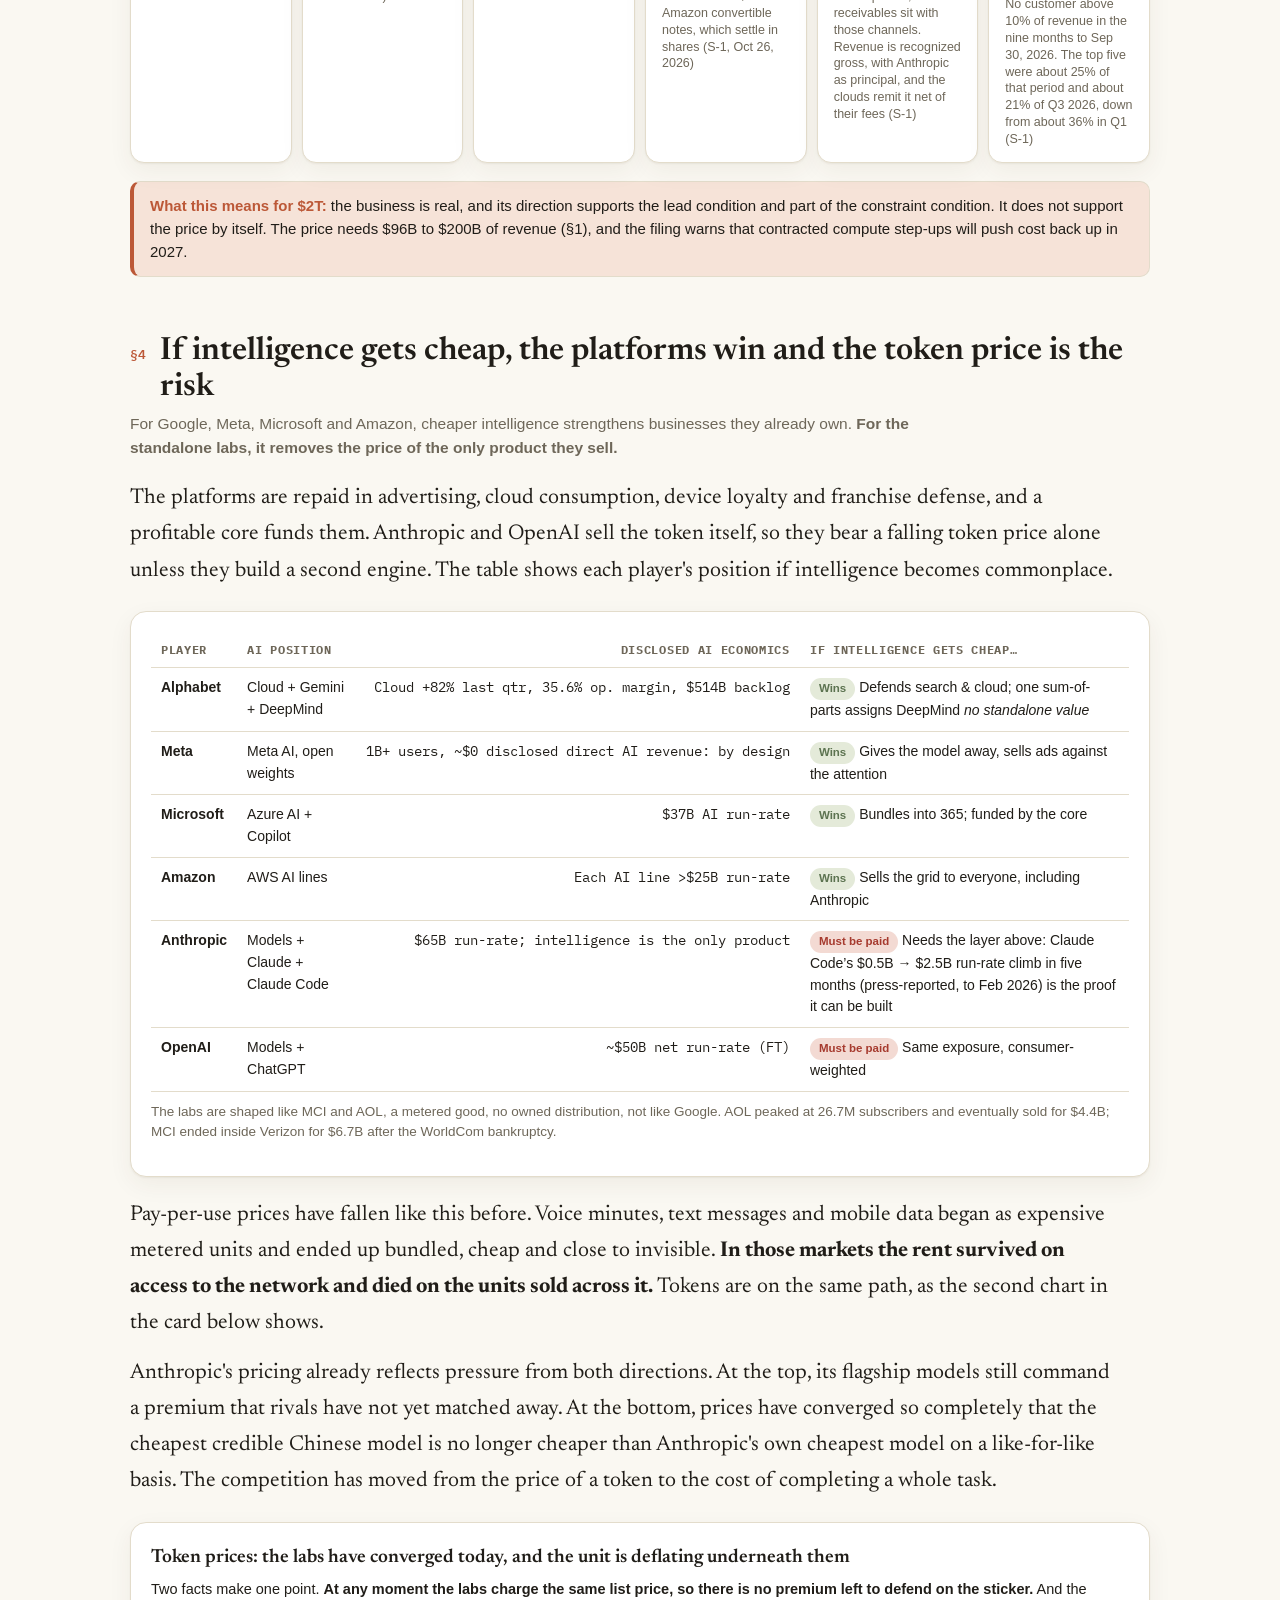
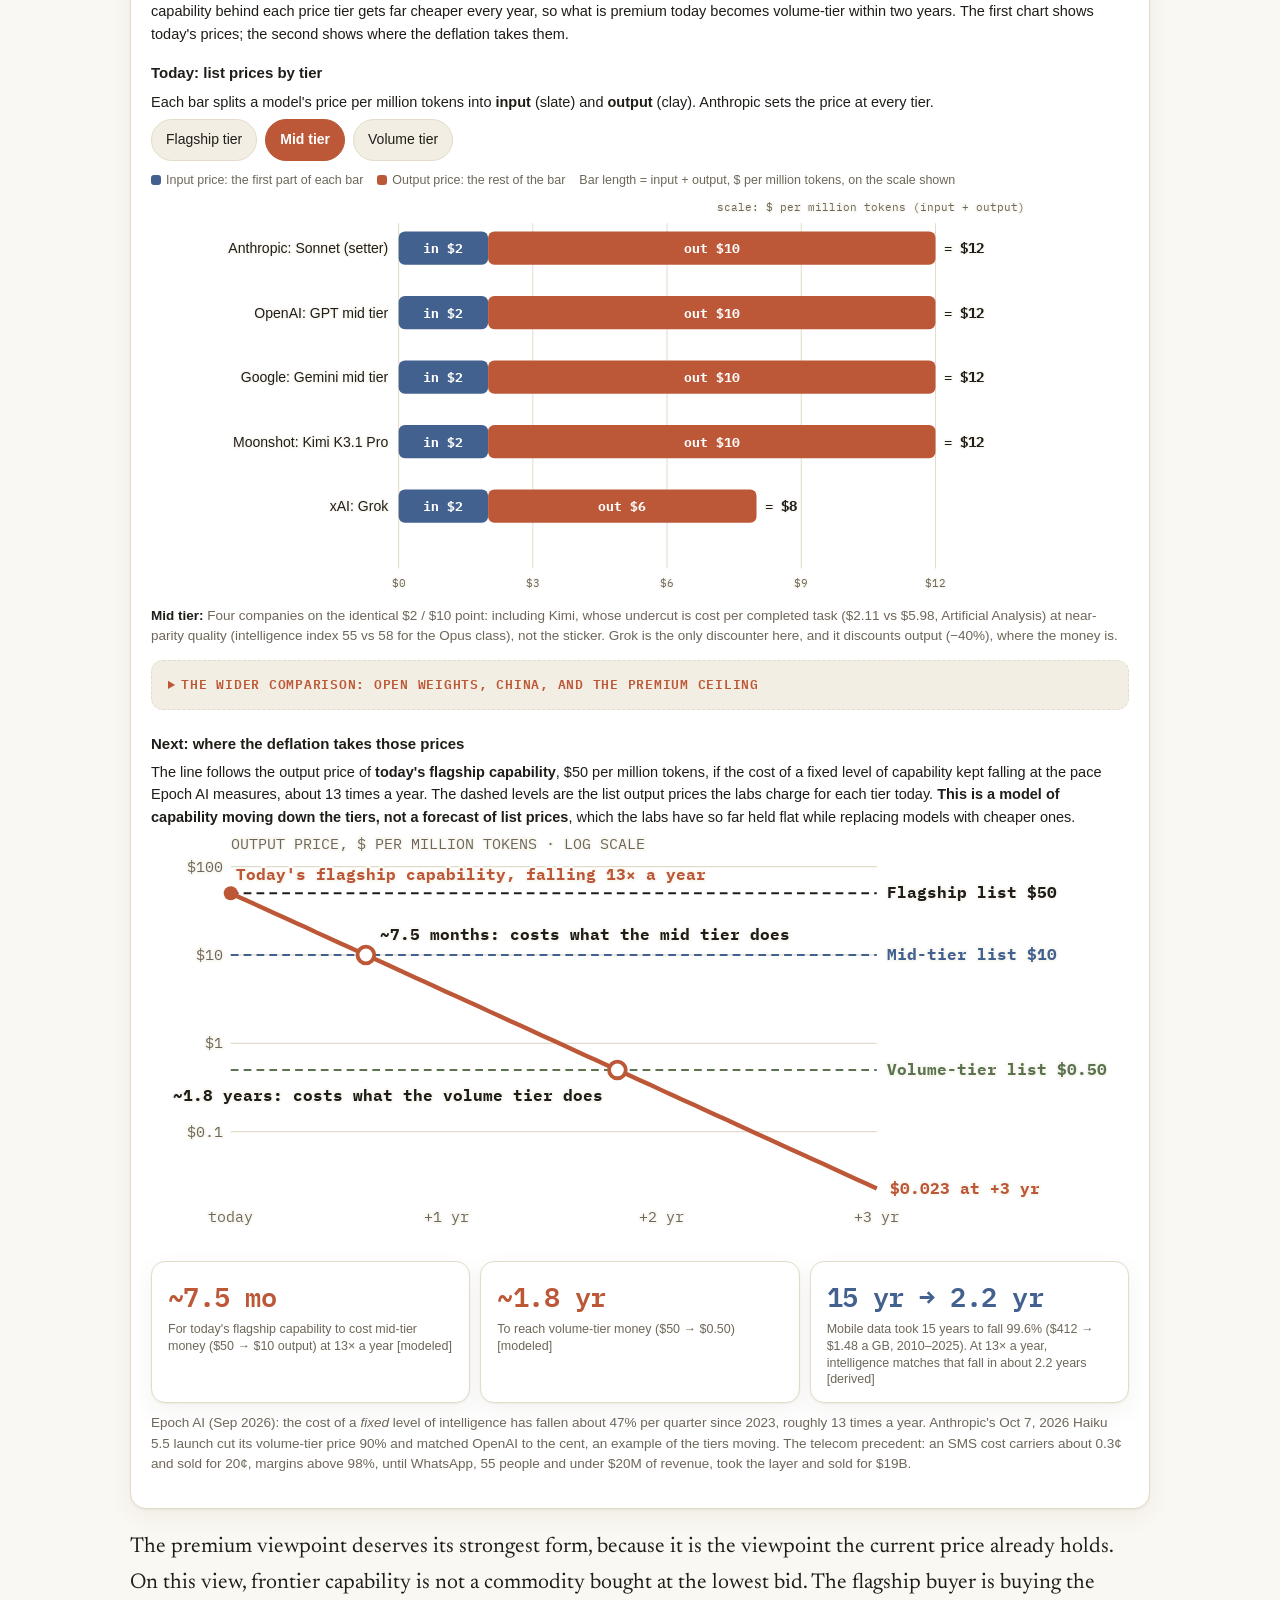
==== commit e1641624: "Anthropic paper: add first-day finding (priced $83, opened $111.50, closed $97.17 vs $98 fair value)" ====
--- a/anthropic-ipo.html
+++ b/anthropic-ipo.html
@@ -438,7 +438,13 @@
     <div class="stat"><div class="v clay">~15%</div><div class="l">Odds that lead, climb and constraint all go right: 60% × 45% × 55% [our judgment, independence assumed, §7]</div></div>
     <div class="stat"><div class="v sage">$16.3B</div><div class="l">H1 2026 revenue (S-1, Oct 26, 2026; FY2025: $4.585B)</div></div>
   </div>
-  <div class="asof"><b>Status as of Nov 10, 2026: the range is on file.</b> The S-1/A filed this morning sets the price range at $70 to $78 a share for 825 million shares, and trading is expected to begin on November 19. The top of the range sits about 8% below the $85 floor of this paper's fair band, and the $74 midpoint sits about 25% below the $98 probability-weighted value above. On the filing's own count, 13.09 billion shares will be outstanding after the offering; on a fully diluted basis, the midpoint values the company at about $1.33 trillion. The filing puts committed compute spend at $900.9B, and a concurrent private placement of about $26B, priced at the $74 midpoint, has Google and NVIDIA in for $10B each. The perpetual futures market prices the shares near $97.69, within a dollar of this paper's $98. Every per-share figure in the original analysis uses a share count derived from the filing's 5% disclosure (§1). Items marked [derived] or [modeled] are this paper's arithmetic. Items marked [our judgment] are opinions, and the odds behind them can be changed in §7. The verification note at the end lists what could not be confirmed.</div>
+  <div class="asof"><b>Status as of Nov 19, 2026: priced, traded, and graded.</b> Anthropic priced on Nov 18 at $83 a share, above the $70 to $78 filed range, on an upsized 980 million shares, raising $81.3 billion, the largest IPO on record. First trades on Nov 19 opened at $111.50, reached $114.99, fell to $92.72, and closed at $97.17, within a dollar of this paper's $98 probability-weighted fair value and inside its $85 to $110 fair band. The original pre-pricing status note follows. The S-1/A filed Nov 10 set the price range at $70 to $78 a share for 825 million shares. The top of the range sat about 8% below the $85 floor of this paper's fair band, and the $74 midpoint sat about 25% below the $98 probability-weighted value above. On the filing's own count, 13.09 billion shares were to be outstanding after the offering; on a fully diluted basis, the midpoint valued the company at about $1.33 trillion. The filing put committed compute spend at $900.9B, and a concurrent private placement of about $26B, priced at the $74 midpoint, had Google and NVIDIA in for $10B each. Every per-share figure in the original analysis uses a share count derived from the filing's 5% disclosure (§1). Items marked [derived] or [modeled] are this paper's arithmetic. Items marked [our judgment] are opinions, and the odds behind them can be changed in §7. The verification note at the end lists what could not be confirmed.</div>
+  <div class="exec" id="finding">
+    <h2>Finding: the first day traded the band</h2>
+    <p>On November 19, 2026, Anthropic's first day as a public company ran through every number this paper published before pricing. The deal priced at $83, below the $85 floor of the fair band. The stock opened at $111.50, at the band's $110 ceiling. It reached $114.99, fell through the $98 weighted fair value, printed $92.72, and closed at $97.17, 83 cents under that fair value and 17% above the offer price.</p>
+    <p>The question this paper set before the debut was whether a $1.5 trillion fully diluted price could hold against a fair band built from the filing. Day one answered the first half of it: given a full session, the market's own price discovery landed on the paper's weighted fair value, not on the underwriters' midpoint and not on the opening momentum. The stock never threatened the bottom of the band.</p>
+    <p>What one day does not settle is duration. The open question is now whether the shares hold the $85 to $110 range while the float is thin and the lockup runs, or break it. The next dated tests are the second session, on monthly options expiry, and the first earnings report as a public company.</p>
+  </div>
   <div class="exec" id="summary">
     <h2>Executive summary</h2>
     <p><strong>The answer: $2T is a first-day number, not a fair value.</strong> It is about $118 a share on roughly 16.9B fully diluted shares derived from the filing. At 10 times sales it needs $200B of revenue, 3.1 times today's $65B run rate (Bloomberg, July 2026; press-reported, the S-1 leaves its run-rate field blank). At the high-growth peer multiple of 20.9 times it needs only $96B, which is why the price is not absurd: it asks revenue to grow into it while the multiple holds.</p>
